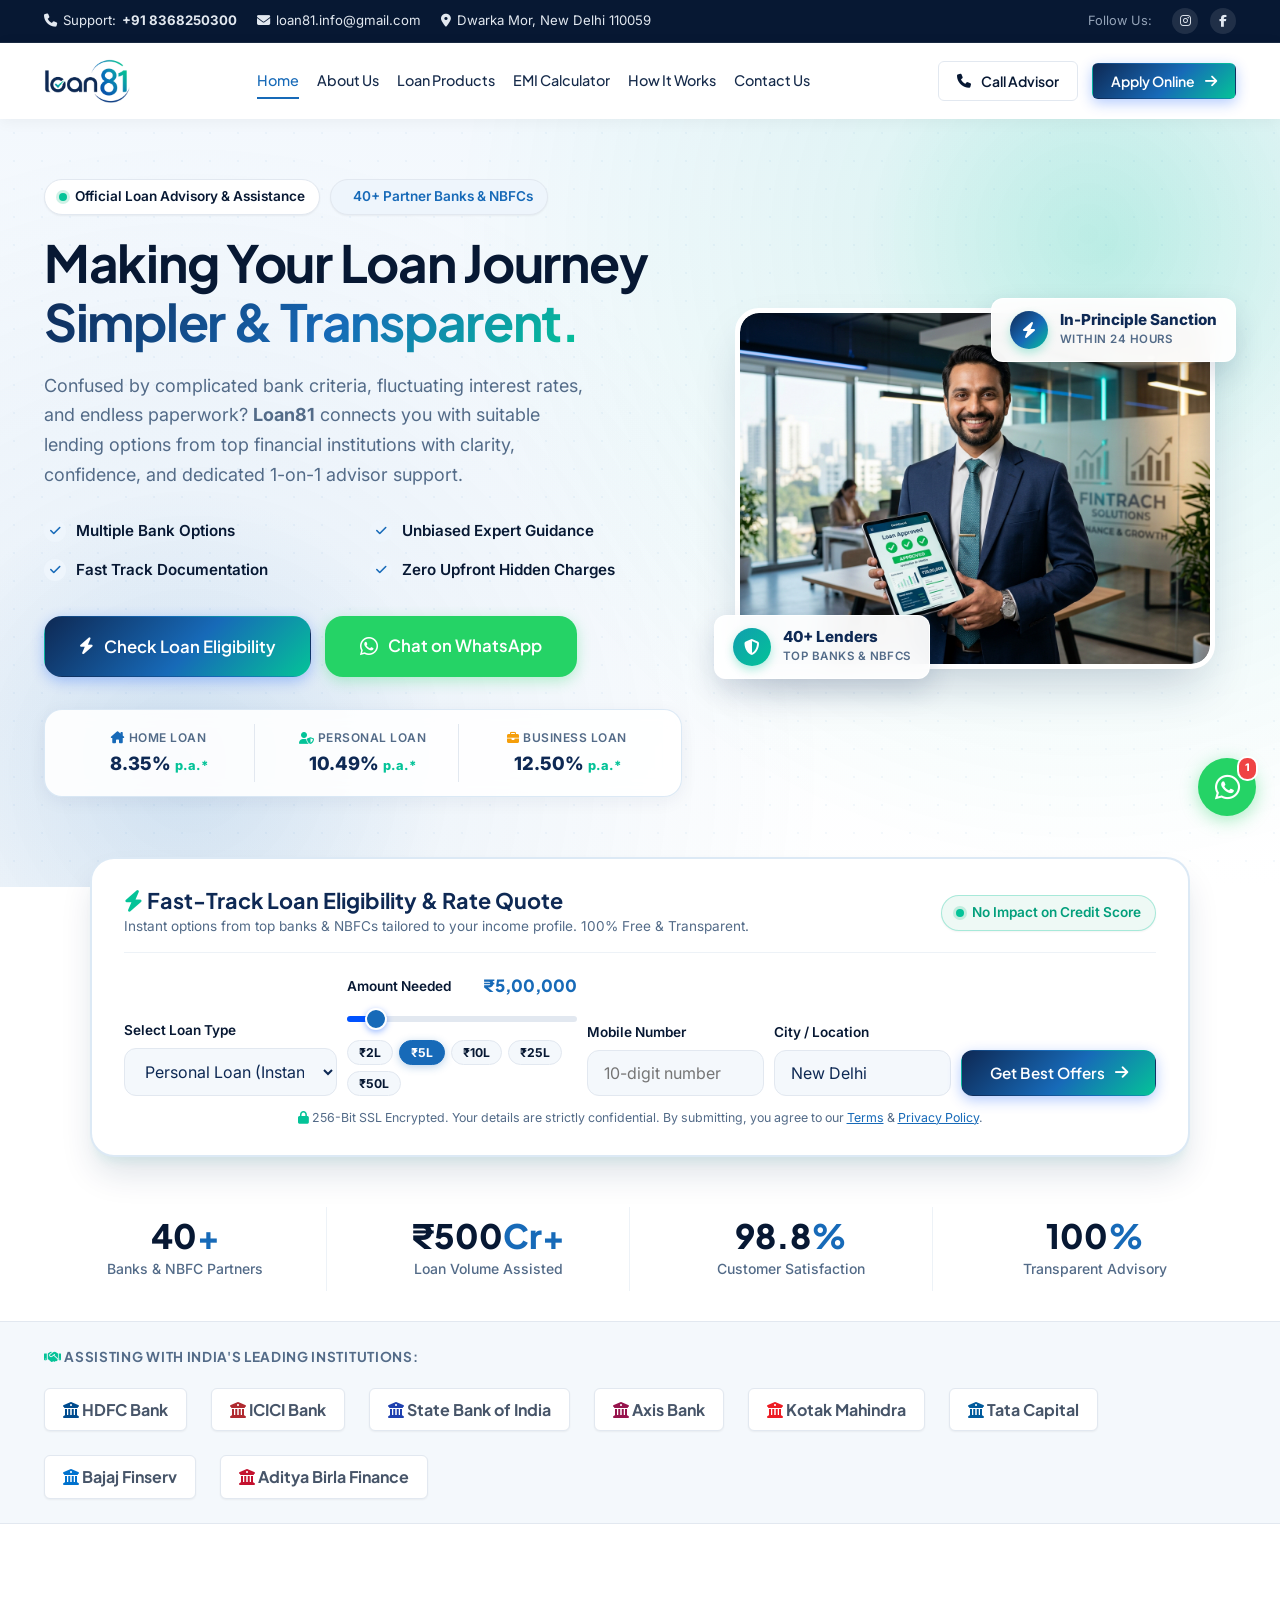
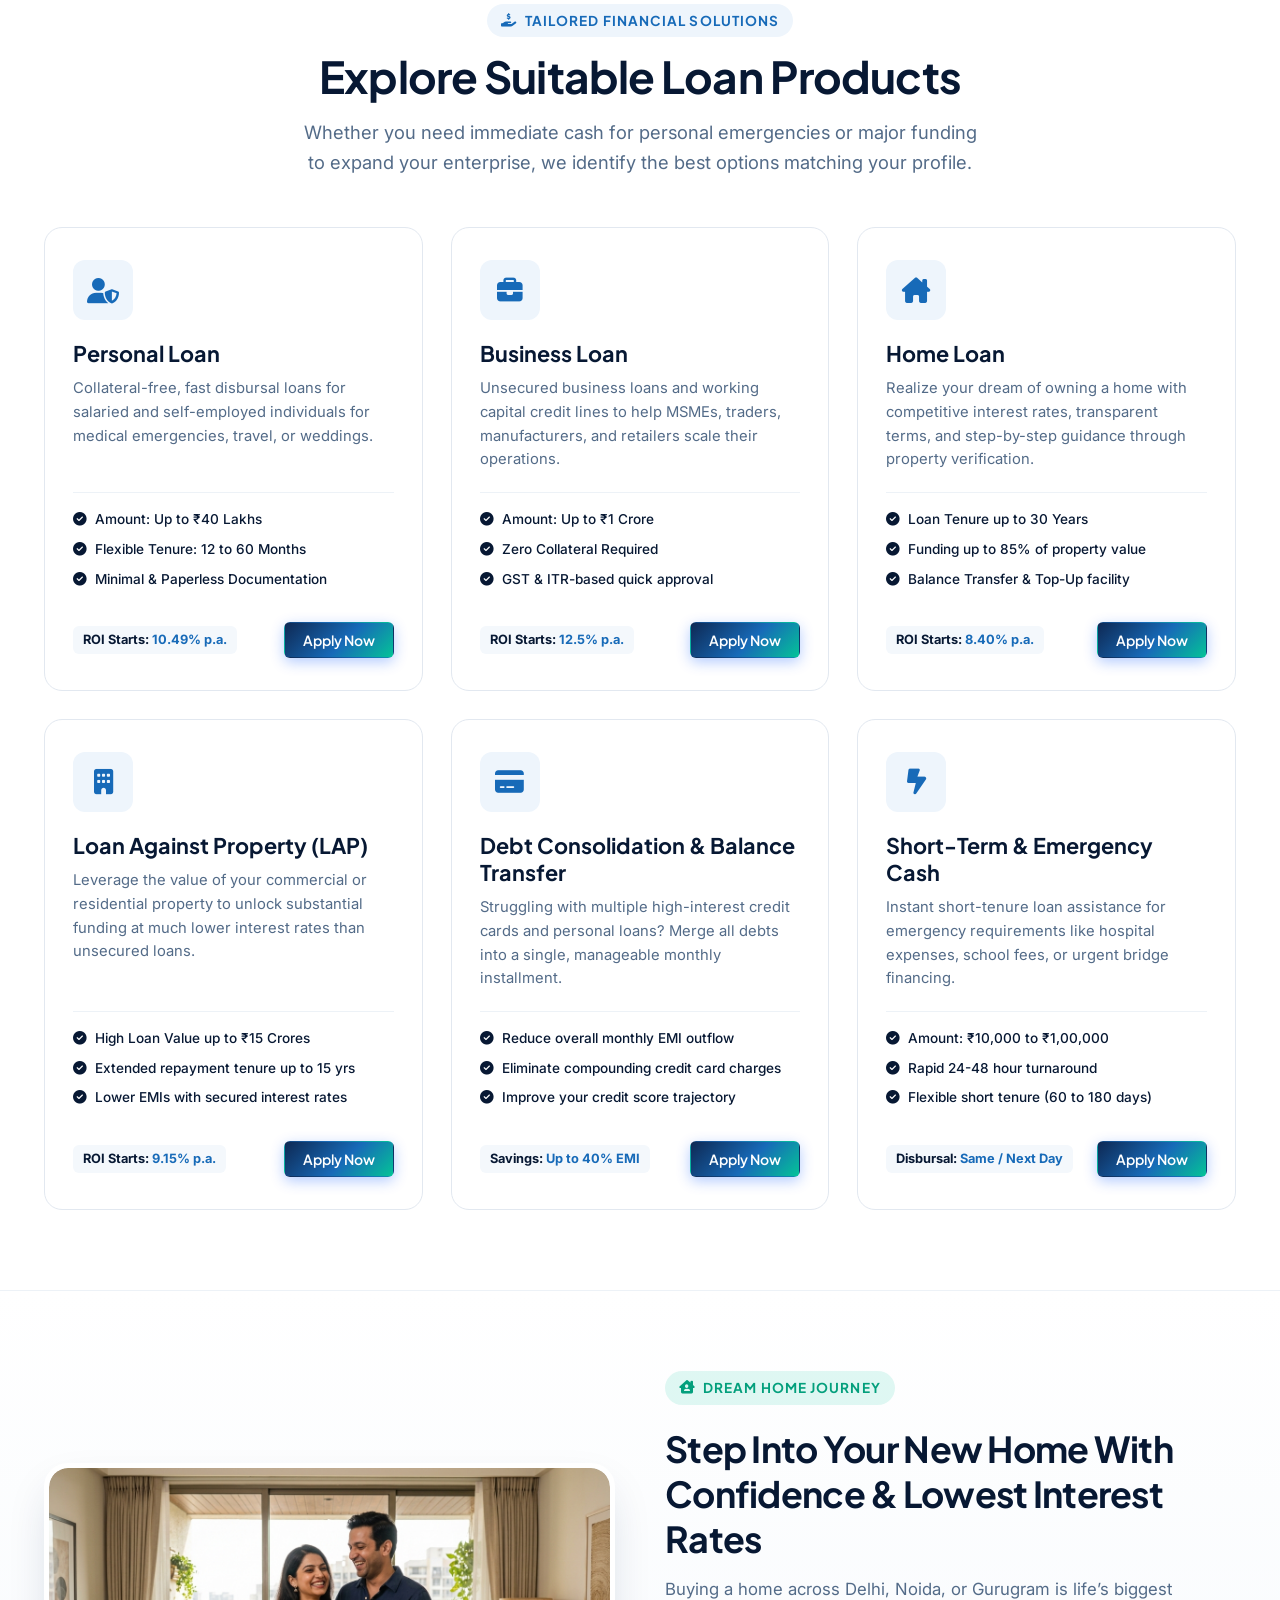
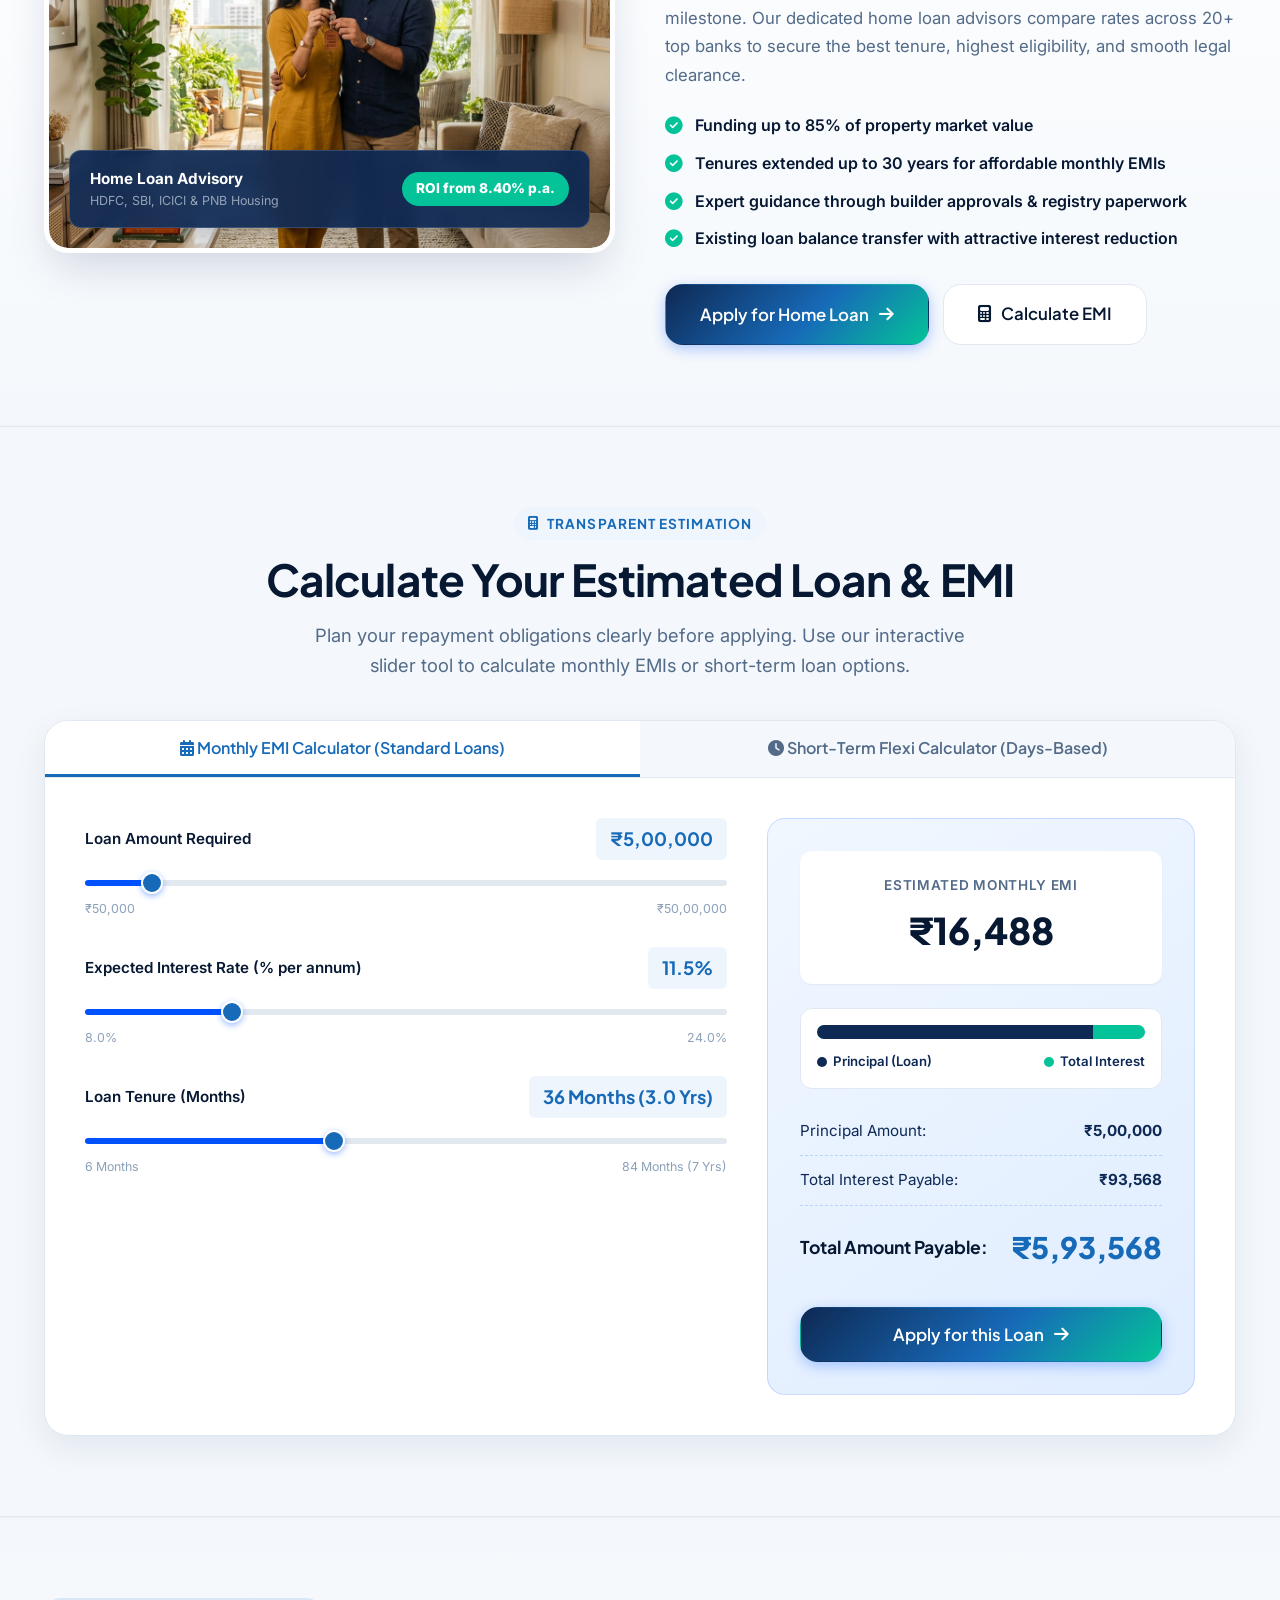
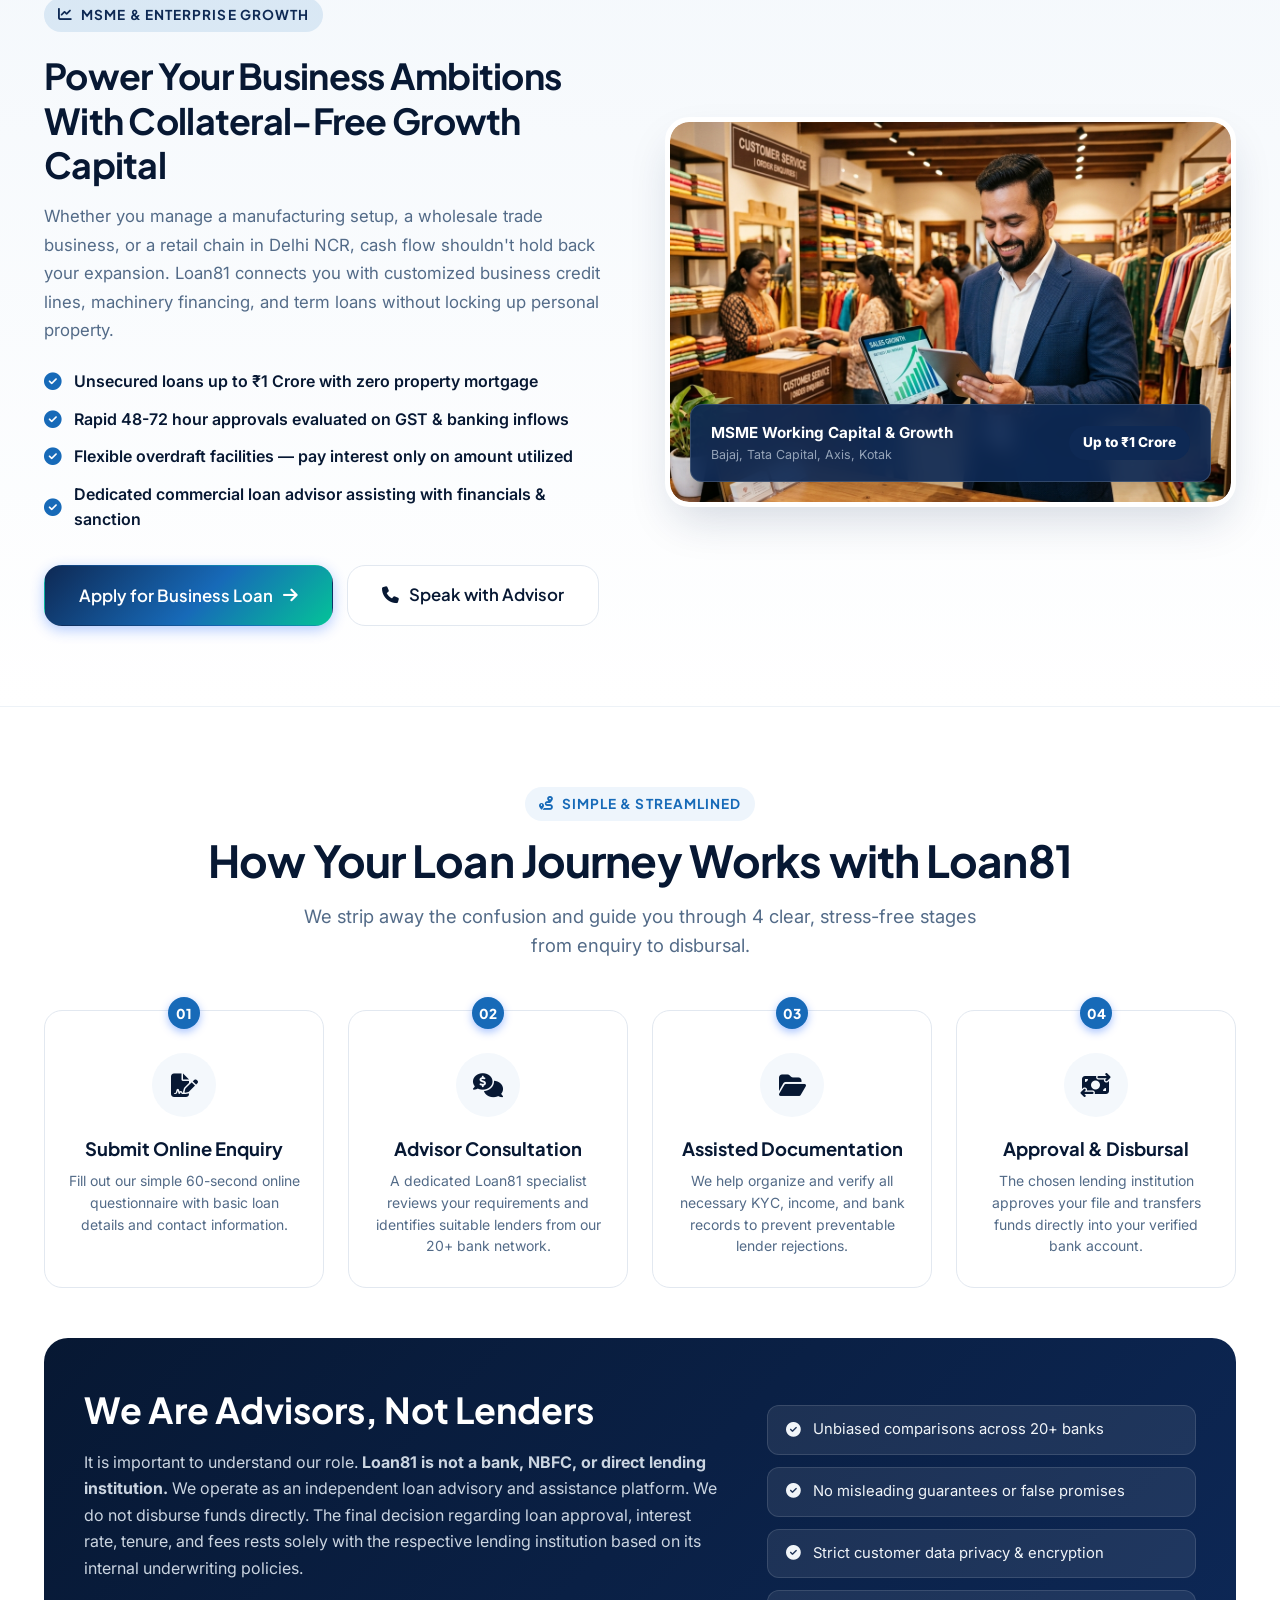
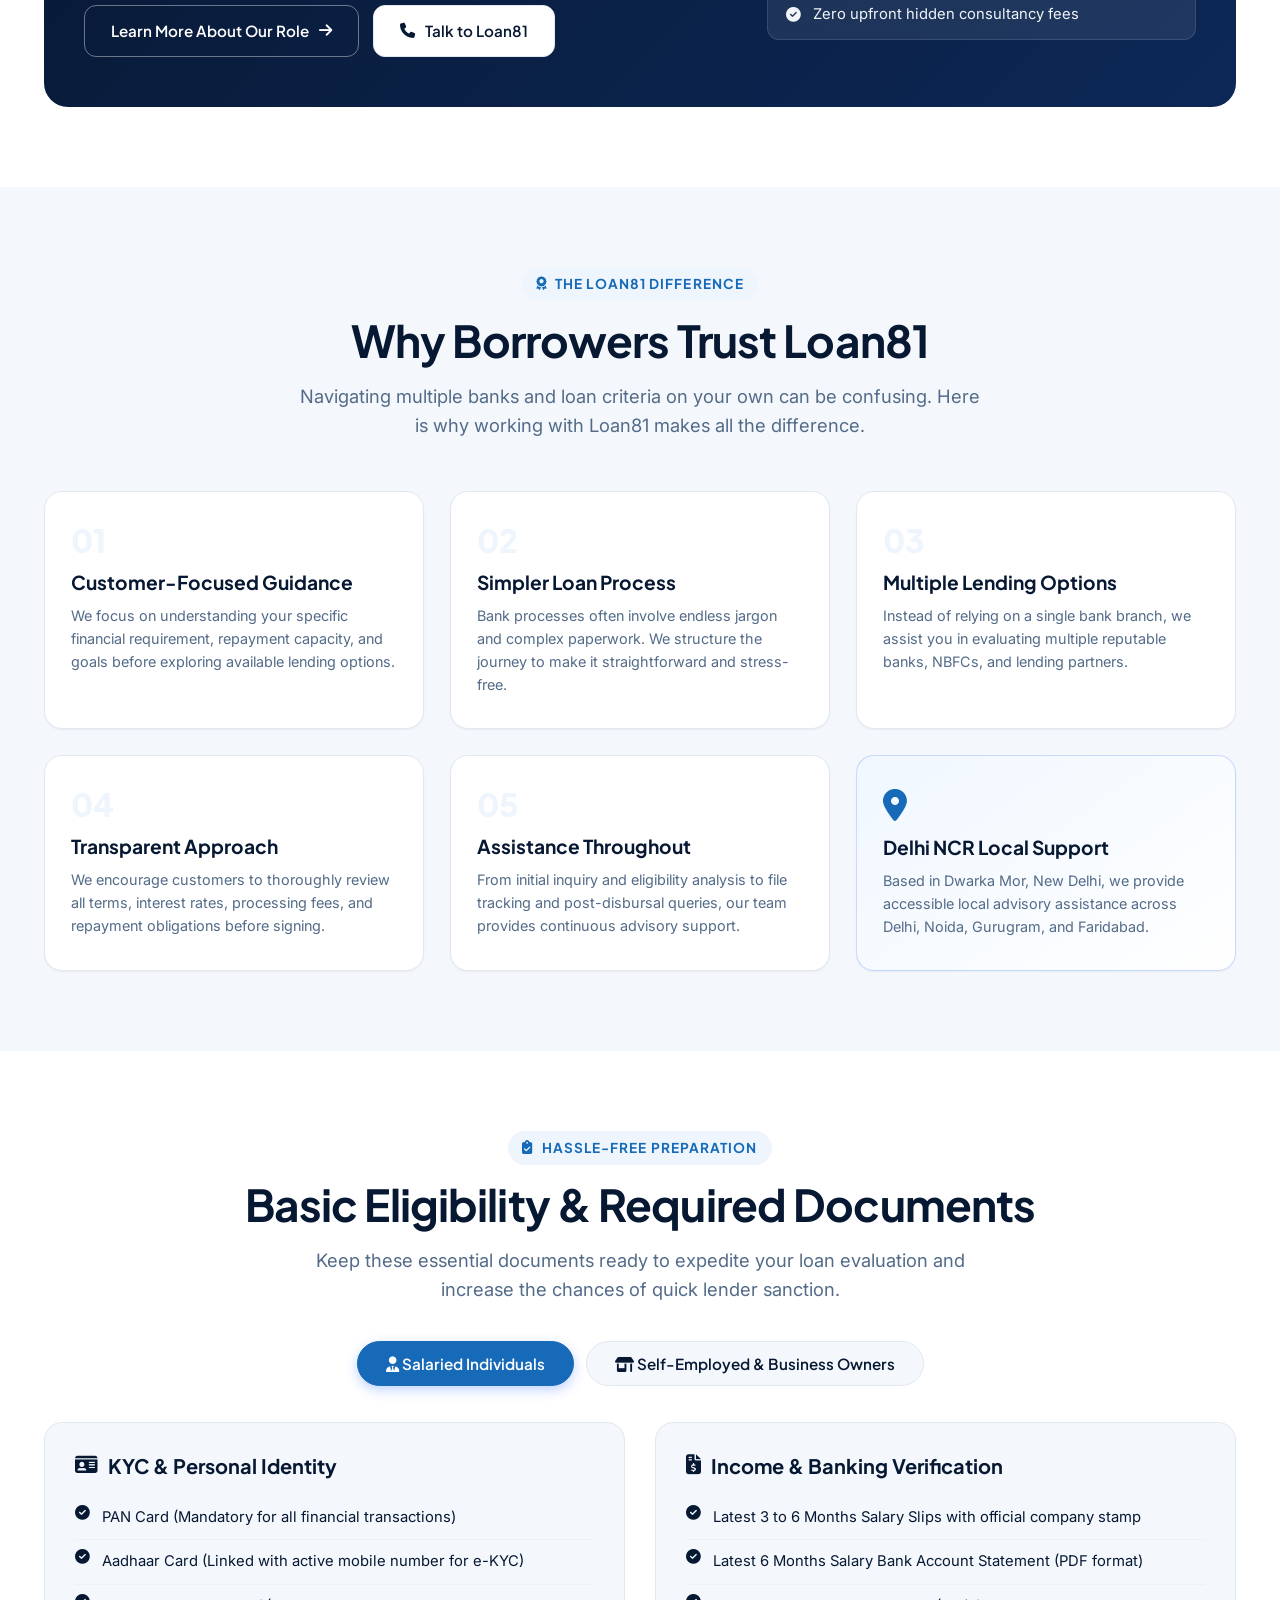
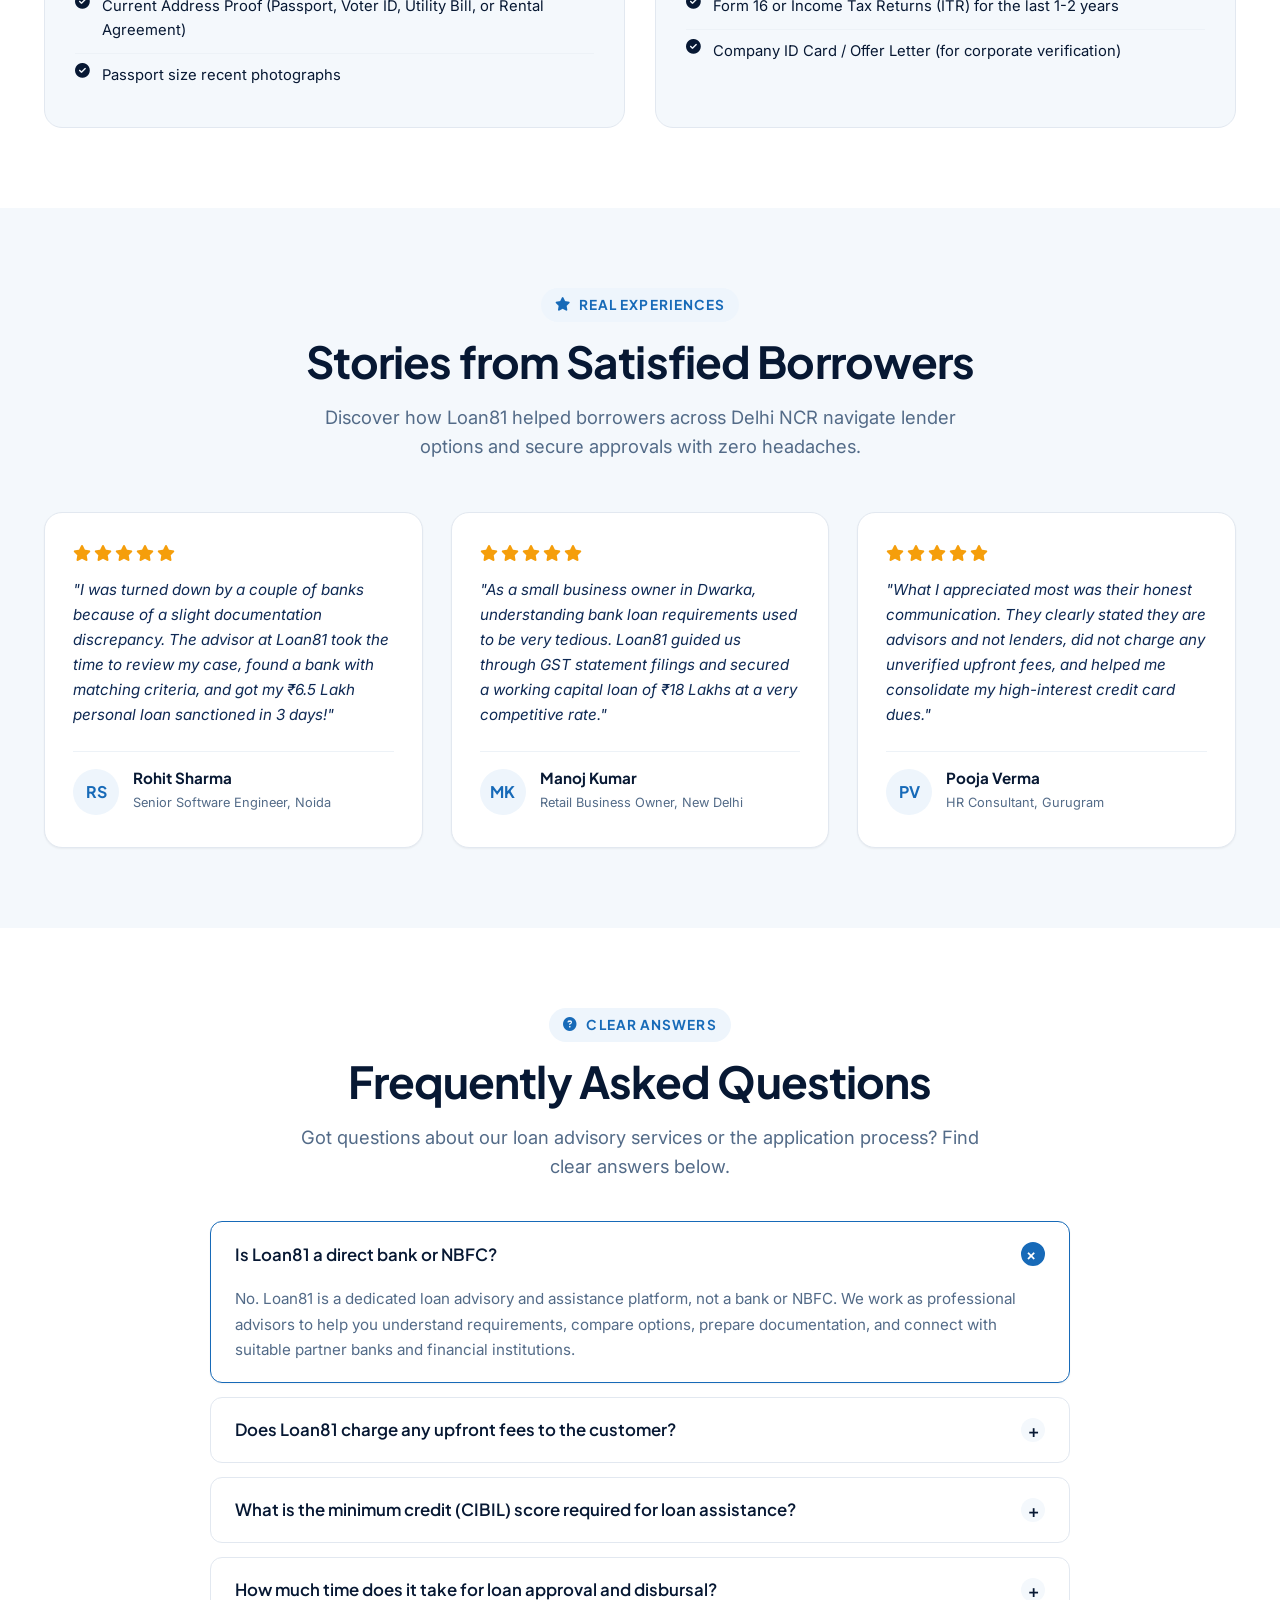
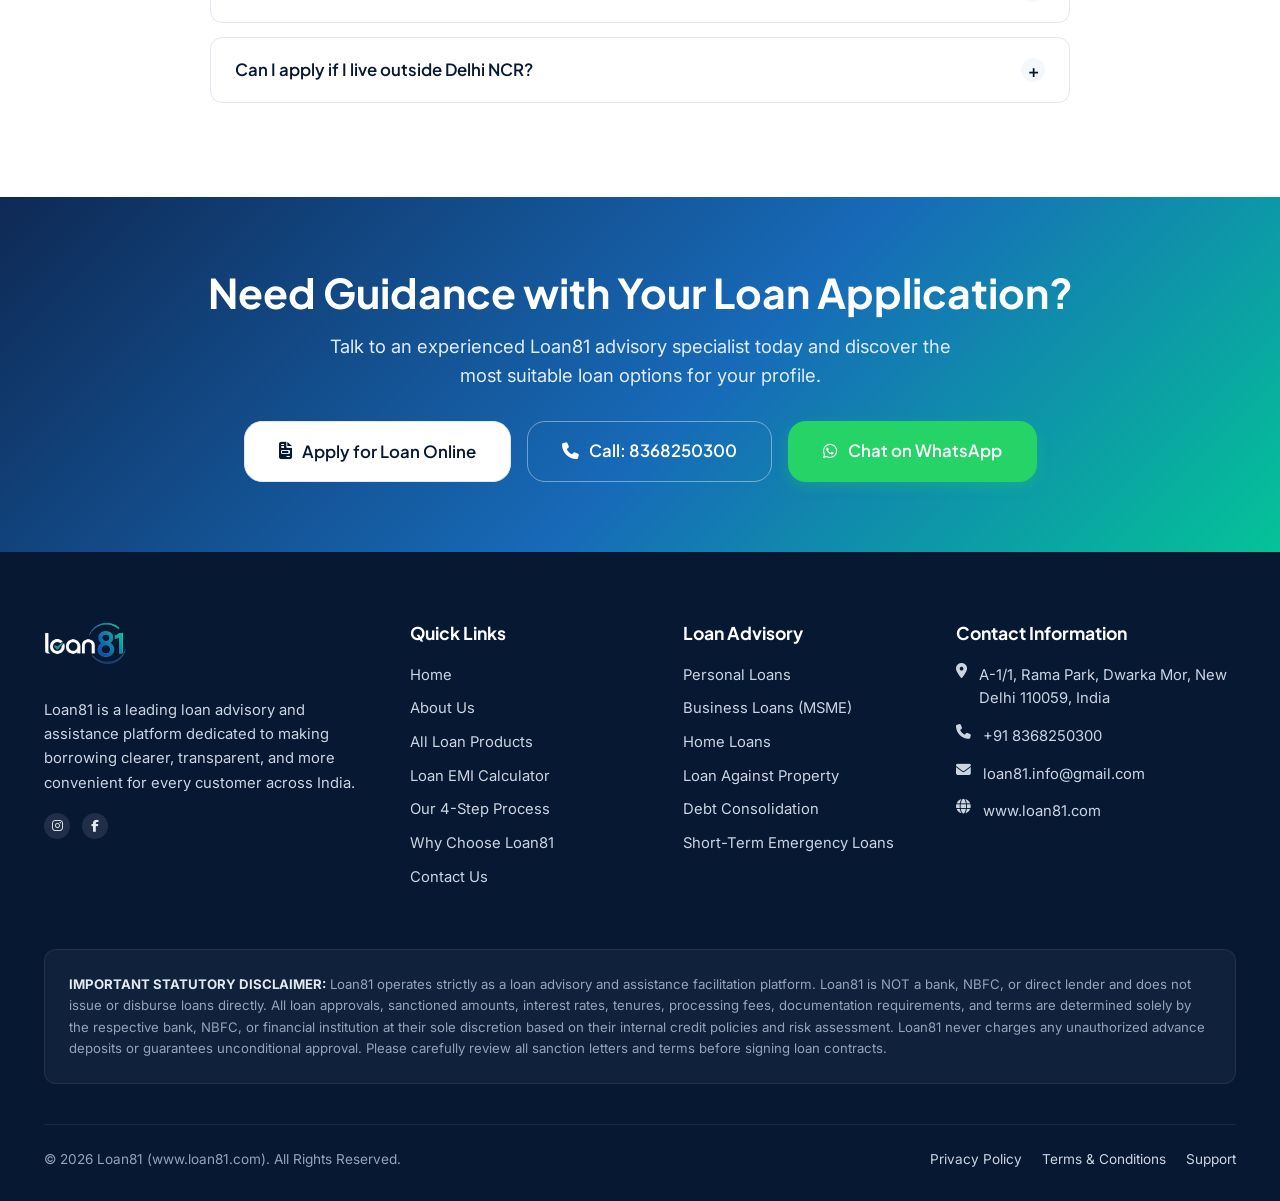
==== index.html @ 38bfdf30 "Implement ultra-premium mobile drawer with advisor card, quick chips, and fintech CTAs (v2.7)" ====
<!DOCTYPE html>
<html lang="en-IN">
<head>
  <meta charset="UTF-8">
  <meta name="viewport" content="width=device-width, initial-scale=1.0, viewport-fit=cover">
  <title>Loan81 | Loan Advisory & Assistance Platform - Best Rates Across 20+ Banks</title>
  <meta name="description" content="Loan81 is your trusted loan advisory and assistance platform in New Delhi. Compare personal loans, business loans, home loans, and loan against property across 20+ banks and NBFCs with 100% transparency.">
  <meta name="keywords" content="loan advisory, loan assistance platform, personal loan delhi, business loan, home loan, loan against property, low interest loan, Loan81">
  <link rel="canonical" href="https://www.loan81.com/">

  <!-- Open Graph / Meta -->
  <meta property="og:type" content="website">
  <meta property="og:url" content="https://www.loan81.com/">
  <meta property="og:title" content="Loan81 | Making Your Loan Journey Simpler">
  <meta property="og:description" content="Explore and compare suitable loan options with expert guidance. We are advisors, not lenders. Zero confusion, maximum clarity.">

  <!-- Favicon / Theme -->
  <link rel="icon" type="image/png" href="assets/images/favicon-81.png">
  <link rel="apple-touch-icon" href="assets/images/favicon-81.png">
  <meta name="theme-color" content="#0E2954">

  <!-- Google Fonts -->
  <link rel="preconnect" href="https://fonts.googleapis.com">
  <link rel="preconnect" href="https://fonts.gstatic.com" crossorigin>
  <link href="https://fonts.googleapis.com/css2?family=Inter:wght@300;400;500;600;700&family=Plus+Jakarta+Sans:wght@400;500;600;700;800&display=swap" rel="stylesheet">

  <!-- Icons (FontAwesome CDN) -->
  <link rel="stylesheet" href="https://cdnjs.cloudflare.com/ajax/libs/font-awesome/6.5.1/css/all.min.css">

  <!-- Custom Stylesheet -->
  <link rel="stylesheet" href="css/style.css?v=2.7">
</head>
<body>

  <!-- TOP NOTIFICATION & SUPPORT BAR -->
  <div class="top-bar">
    <div class="container">
      <div class="top-bar-inner">
        <div class="top-bar-left">
          <div class="top-bar-item">
            <i class="fa-solid fa-phone"></i>
            <span>Support:</span>
            <a href="tel:8368250300"><strong>+91 8368250300</strong></a>
          </div>
          <div class="top-bar-item">
            <i class="fa-solid fa-envelope"></i>
            <a href="mailto:loan81.info@gmail.com">loan81.info@gmail.com</a>
          </div>
          <div class="top-bar-item">
            <i class="fa-solid fa-location-dot"></i>
            <span>Dwarka Mor, New Delhi 110059</span>
          </div>
        </div>
        <div class="top-bar-right">
          <span style="font-size: 0.8rem; color: #94a3b8;">Follow Us:</span>
          <div class="social-links">
            <a href="https://www.instagram.com/loaneightyone?igsh=MTluM3Jwa2EybW1ucg==" target="_blank" rel="noopener" class="social-icon" title="Follow Loan81 on Instagram">
              <i class="fa-brands fa-instagram"></i>
            </a>
            <a href="https://www.facebook.com/share/1DbQH6ae6b/" target="_blank" rel="noopener" class="social-icon" title="Follow Loan81 on Facebook">
              <i class="fa-brands fa-facebook-f"></i>
            </a>
          </div>
        </div>
      </div>
    </div>
  </div>

  <!-- MAIN NAVIGATION HEADER -->
  <header class="main-header">
    <div class="container">
      <div class="header-inner">
        <a href="index.html" class="brand-logo" title="Loan81 - Making the Loan Journey Simpler">
          <img src="assets/images/logo.png" alt="Loan81 Logo" class="site-logo" style="height: 44px; width: auto; max-width: 180px;">
        </a>

        <!-- Desktop Navigation -->
        <nav class="nav-menu">
          <a href="index.html" class="nav-link active">Home</a>
          <a href="about.html" class="nav-link">About Us</a>
          <a href="services.html" class="nav-link">Loan Products</a>
          <a href="calculator.html" class="nav-link">EMI Calculator</a>
          <a href="#how-it-works" class="nav-link">How It Works</a>
          <a href="contact.html" class="nav-link">Contact Us</a>
        </nav>

        <div class="nav-cta-group">
          <a href="tel:8368250300" class="btn btn-secondary btn-sm" style="display: inline-flex;">
            <i class="fa-solid fa-phone"></i> Call Advisor
          </a>
          <button type="button" class="btn btn-primary btn-sm open-lead-modal" data-loan-type="Personal Loan">
            Apply Online <i class="fa-solid fa-arrow-right"></i>
          </button>
        </div>

        <!-- Mobile Menu Toggle Button -->
        <button class="mobile-toggle" aria-label="Toggle navigation menu">
          <i class="fa-solid fa-bars fa-xl"></i>
        </button>
      </div>
    </div>
  </header>

  <!-- MOBILE OFF-CANVAS DRAWER -->
  <div id="drawerOverlay" class="drawer-overlay"></div>
  <div id="mobileDrawer" class="mobile-drawer" aria-hidden="true">
    <!-- Drawer Header -->
    <div class="drawer-header">
      <a href="index.html" class="drawer-logo">
        <img src="assets/images/logo.png" alt="Loan81 Logo">
      </a>
      <button id="drawerCloseBtn" class="drawer-close-btn" aria-label="Close menu">
        <i class="fa-solid fa-xmark"></i>
      </button>
    </div>

    <!-- Drawer Body (Scrollable) -->
    <div class="drawer-body">
      <!-- Advisor Live Status Card -->
      <div class="drawer-advisor-card">
        <div class="drawer-advisor-avatar">
          <img src="assets/images/hero-advisor.jpg" alt="Loan81 Senior Advisor">
          <span class="online-indicator" title="Online now"></span>
        </div>
        <div class="drawer-advisor-info">
          <div class="name">Loan81 Advisory Desk</div>
          <div class="status"><span class="pulse-dot"></span> Available for Free Guidance</div>
        </div>
        <a href="https://wa.me/918368250300?text=Hello%20Loan81!%20I%20need%20expert%20loan%20guidance." target="_blank" rel="noopener" class="drawer-advisor-btn" title="Chat on WhatsApp">
          <i class="fa-brands fa-whatsapp"></i>
        </a>
      </div>

      <!-- Main Navigation Links with Icons -->
      <div class="drawer-nav-section">
        <div class="drawer-section-title">Navigation</div>
        <ul class="drawer-nav-list">
          <li>
            <a href="index.html" class="drawer-nav-link active">
              <span class="drawer-nav-icon"><i class="fa-solid fa-house"></i></span>
              <span class="drawer-nav-text">Home</span>
              <i class="fa-solid fa-chevron-right drawer-chevron"></i>
            </a>
          </li>
          <li>
            <a href="about.html" class="drawer-nav-link">
              <span class="drawer-nav-icon"><i class="fa-solid fa-shield-halved"></i></span>
              <span class="drawer-nav-text">About Us</span>
              <i class="fa-solid fa-chevron-right drawer-chevron"></i>
            </a>
          </li>
          <li>
            <a href="services.html" class="drawer-nav-link">
              <span class="drawer-nav-icon"><i class="fa-solid fa-layer-group"></i></span>
              <span class="drawer-nav-text">Loan Products</span>
              <span class="drawer-badge">40+ Banks</span>
              <i class="fa-solid fa-chevron-right drawer-chevron"></i>
            </a>
          </li>
          <li>
            <a href="calculator.html" class="drawer-nav-link">
              <span class="drawer-nav-icon"><i class="fa-solid fa-calculator"></i></span>
              <span class="drawer-nav-text">EMI Calculator</span>
              <span class="drawer-badge teal">Live Tool</span>
              <i class="fa-solid fa-chevron-right drawer-chevron"></i>
            </a>
          </li>
          <li>
            <a href="#how-it-works" class="drawer-nav-link">
              <span class="drawer-nav-icon"><i class="fa-solid fa-route"></i></span>
              <span class="drawer-nav-text">How It Works</span>
              <i class="fa-solid fa-chevron-right drawer-chevron"></i>
            </a>
          </li>
          <li>
            <a href="contact.html" class="drawer-nav-link">
              <span class="drawer-nav-icon"><i class="fa-solid fa-headset"></i></span>
              <span class="drawer-nav-text">Contact Us</span>
              <i class="fa-solid fa-chevron-right drawer-chevron"></i>
            </a>
          </li>
        </ul>
      </div>

      <!-- Quick Loan Categories Chips -->
      <div class="drawer-quick-products">
        <div class="drawer-section-title">Popular Loan Services</div>
        <div class="drawer-product-chips">
          <a href="services.html#home" class="drawer-chip">
            <i class="fa-solid fa-house-chimney"></i> Home Loan
          </a>
          <a href="services.html#personal" class="drawer-chip">
            <i class="fa-solid fa-user-shield"></i> Personal Loan
          </a>
          <a href="services.html#business" class="drawer-chip">
            <i class="fa-solid fa-briefcase"></i> Business Loan
          </a>
          <a href="services.html#lap" class="drawer-chip">
            <i class="fa-solid fa-building"></i> Loan vs Property
          </a>
        </div>
      </div>

      <!-- High-Impact CTA Banner Card -->
      <div class="drawer-cta-banner">
        <div class="drawer-cta-tag"><i class="fa-solid fa-bolt"></i> Fast In-Principle Approval</div>
        <h4>Need Loan Sanction Without Delays?</h4>
        <p>Compare criteria and lowest interest rates across 40+ premier banks & NBFCs with 100% zero fees.</p>
        <button type="button" class="btn btn-primary btn-block open-lead-modal" data-loan-type="General Loan Inquiry">
          Check Instant Eligibility <i class="fa-solid fa-arrow-right"></i>
        </button>
      </div>

      <!-- Quick Direct Contact Box -->
      <div class="drawer-contact-box">
        <div class="drawer-section-title">Immediate Advisor Help</div>
        <div class="drawer-contact-btns">
          <a href="tel:8368250300" class="drawer-contact-btn phone">
            <i class="fa-solid fa-phone"></i>
            <span>Call: +91 8368250300</span>
          </a>
          <a href="https://wa.me/918368250300?text=Hello%20Loan81!%20I%20need%20quick%20loan%20guidance." target="_blank" rel="noopener" class="drawer-contact-btn whatsapp">
            <i class="fa-brands fa-whatsapp"></i>
            <span>WhatsApp Advisor</span>
          </a>
        </div>
        <div class="drawer-office-note">
          <i class="fa-solid fa-location-dot"></i> A-1/1, Rama Park, Dwarka Mor, New Delhi 110059
        </div>
      </div>
    </div>
  </div>

  <!-- HERO SECTION WITH QUICK LEAD FORM -->
  <section class="hero-section">
    <div class="hero-glow-1"></div>
    <div class="hero-glow-2"></div>
    <div class="container">
      <div class="hero-grid">
        <!-- Hero Left Content -->
        <div class="hero-content">
          <div class="hero-badge-row">
            <span class="hero-pill">
              <span class="dot"></span> Official Loan Advisory & Assistance
            </span>
            <span class="hero-pill" style="color: var(--color-primary-blue); background: var(--color-primary-light);">
              <i class="fa-solid fa-shield-check" style="color: var(--color-teal-accent);"></i> 40+ Partner Banks & NBFCs
            </span>
          </div>

          <h1 class="hero-title">
            Making Your Loan Journey <span class="gradient-text">Simpler & Transparent.</span>
          </h1>

          <p class="hero-desc">
            Confused by complicated bank criteria, fluctuating interest rates, and endless paperwork? <strong>Loan81</strong> connects you with suitable lending options from top financial institutions with clarity, confidence, and dedicated 1-on-1 advisor support.
          </p>

          <div class="hero-features-list">
            <div class="hero-feature-item">
              <span class="icon"><i class="fa-solid fa-check"></i></span>
              <span>Multiple Bank Options</span>
            </div>
            <div class="hero-feature-item">
              <span class="icon"><i class="fa-solid fa-check"></i></span>
              <span>Unbiased Expert Guidance</span>
            </div>
            <div class="hero-feature-item">
              <span class="icon"><i class="fa-solid fa-check"></i></span>
              <span>Fast Track Documentation</span>
            </div>
            <div class="hero-feature-item">
              <span class="icon"><i class="fa-solid fa-check"></i></span>
              <span>Zero Upfront Hidden Charges</span>
            </div>
          </div>

          <div class="hero-cta-btns">
            <button class="btn btn-primary btn-lg open-lead-modal" data-loan-type="Personal Loan">
              <i class="fa-solid fa-bolt"></i> Check Loan Eligibility
            </button>
            <a href="https://wa.me/918368250300?text=Hello%20Loan81!%20I%20need%20assistance%20with%20a%20loan.%20Please%20guide%20me." target="_blank" rel="noopener" class="btn btn-whatsapp btn-lg">
              <i class="fa-brands fa-whatsapp fa-lg"></i> Chat on WhatsApp
            </a>
          </div>

          <!-- Hero Rates Ticker -->
          <div class="hero-rates-bar">
            <div class="hero-rate-item">
              <div class="type"><i class="fa-solid fa-house-chimney" style="color: var(--color-primary-blue);"></i> Home Loan</div>
              <div class="rate">8.35% <span>p.a.*</span></div>
            </div>
            <div class="hero-rate-item">
              <div class="type"><i class="fa-solid fa-user-shield" style="color: var(--color-teal-accent);"></i> Personal Loan</div>
              <div class="rate">10.49% <span>p.a.*</span></div>
            </div>
            <div class="hero-rate-item">
              <div class="type"><i class="fa-solid fa-briefcase" style="color: #f59e0b;"></i> Business Loan</div>
              <div class="rate">12.50% <span>p.a.*</span></div>
            </div>
          </div>
        </div>

        <!-- Hero Right: Visual Advisor Showcase -->
        <div class="hero-visual-wrap">
          <div class="hero-visual-card">
            <img src="assets/images/hero-advisor.jpg" alt="Loan81 Senior Financial Advisor" width="600" height="450" loading="eager">
          </div>

          <!-- Floating Badge: Top Right -->
          <div class="floating-badge badge-top-right">
            <div class="floating-badge-icon">
              <i class="fa-solid fa-bolt"></i>
            </div>
            <div class="floating-badge-text">
              <div class="val">In-Principle Sanction</div>
              <div class="label">Within 24 Hours</div>
            </div>
          </div>

          <!-- Floating Badge: Bottom Left -->
          <div class="floating-badge badge-bottom-left">
            <div class="floating-badge-icon" style="background: var(--color-teal-gradient);">
              <i class="fa-solid fa-shield-halved"></i>
            </div>
            <div class="floating-badge-text">
              <div class="val">40+ Lenders</div>
              <div class="label">Top Banks & NBFCs</div>
            </div>
          </div>
        </div>
      </div>
    </div>
  </section>

  <!-- QUICK LOAN ELIGIBILITY STRIP -->
  <section class="quick-inquiry-strip" style="position: relative; z-index: 10; margin-top: -30px; margin-bottom: 20px;">
    <div class="container">
      <div class="lead-card" style="box-shadow: var(--shadow-xl); border: 2px solid rgba(23, 106, 184, 0.15); max-width: 1100px; margin: 0 auto; padding: 28px 32px;">
        <div style="display: flex; align-items: center; justify-content: space-between; flex-wrap: wrap; gap: 12px; margin-bottom: 20px; padding-bottom: 14px; border-bottom: 1px solid var(--color-border-light);">
          <div>
            <h3 style="font-size: 1.35rem; color: var(--color-primary-navy); margin-bottom: 2px;">
              <i class="fa-solid fa-bolt" style="color: var(--color-teal-accent);"></i> Fast-Track Loan Eligibility & Rate Quote
            </h3>
            <p style="font-size: 0.85rem; color: var(--color-text-muted);">
              Instant options from top banks & NBFCs tailored to your income profile. 100% Free & Transparent.
            </p>
          </div>
          <span class="hero-pill" style="margin: 0; background: #eef9f5; color: var(--color-green-dark); border-color: rgba(4,195,152,0.3);">
            <span class="dot"></span> No Impact on Credit Score
          </span>
        </div>

        <form id="heroQuickForm" class="lead-form hero-quick-form-grid">
          <div class="form-group" style="margin-bottom: 0;">
            <label for="heroLoanType" class="form-label">Select Loan Type</label>
            <select id="heroLoanType" class="form-control" required>
              <option value="Personal Loan" selected>Personal Loan (Instant Cash / Salaried)</option>
              <option value="Business Loan">Business Loan (Unsecured / MSME)</option>
              <option value="Home Loan">Home Loan (Purchase / Construction)</option>
              <option value="Loan Against Property">Loan Against Property (Mortgage)</option>
              <option value="Debt Consolidation">Debt Consolidation / Balance Transfer</option>
              <option value="Car / Vehicle Loan">Car & Vehicle Loan</option>
            </select>
          </div>

          <div class="form-group" style="margin-bottom: 0;">
            <div class="slider-val-row" style="margin-bottom: 4px;">
              <label for="heroLoanAmountSlider" class="form-label" style="margin-bottom: 0;">Amount Needed</label>
              <span id="heroLoanAmountDisplay" class="slider-amount-display" style="font-size: 1.05rem;">₹5,00,000</span>
            </div>
            <input type="range" id="heroLoanAmountSlider" class="custom-range" min="50000" max="5000000" step="25000" value="500000">
            <div class="quick-amount-chips">
              <button type="button" class="amount-chip" data-val="200000">₹2L</button>
              <button type="button" class="amount-chip active" data-val="500000">₹5L</button>
              <button type="button" class="amount-chip" data-val="1000000">₹10L</button>
              <button type="button" class="amount-chip" data-val="2500000">₹25L</button>
              <button type="button" class="amount-chip" data-val="5000000">₹50L</button>
            </div>
          </div>

          <div class="form-group" style="margin-bottom: 0;">
            <label for="heroPhone" class="form-label">Mobile Number</label>
            <input type="tel" id="heroPhone" class="form-control" placeholder="10-digit number" pattern="[0-9]{10}" required>
          </div>

          <div class="form-group" style="margin-bottom: 0;">
            <label for="heroCity" class="form-label">City / Location</label>
            <input type="text" id="heroCity" class="form-control" placeholder="e.g. New Delhi" required value="New Delhi">
          </div>

          <div>
            <button type="submit" class="btn btn-primary btn-block" style="padding: 12px 14px; height: 46px;">
              Get Best Offers <i class="fa-solid fa-arrow-right"></i>
            </button>
          </div>
        </form>

        <p class="form-footnote" style="margin-top: 12px; margin-bottom: 0;">
          <i class="fa-solid fa-lock" style="color: var(--color-green-success);"></i> 256-Bit SSL Encrypted. Your details are strictly confidential. By submitting, you agree to our <a href="terms-conditions.html">Terms</a> & <a href="privacy-policy.html">Privacy Policy</a>.
        </p>
      </div>
    </div>
  </section>

  <!-- TRUST STATS STRIP -->
  <section class="trust-strip">
    <div class="container">
      <div class="trust-stats-grid">
        <div class="trust-stat-item">
          <div class="trust-stat-number">40<span class="plus">+</span></div>
          <div class="trust-stat-label">Banks & NBFC Partners</div>
        </div>
        <div class="trust-stat-item">
          <div class="trust-stat-number">₹500<span class="plus">Cr+</span></div>
          <div class="trust-stat-label">Loan Volume Assisted</div>
        </div>
        <div class="trust-stat-item">
          <div class="trust-stat-number">98.8<span class="plus">%</span></div>
          <div class="trust-stat-label">Customer Satisfaction</div>
        </div>
        <div class="trust-stat-item">
          <div class="trust-stat-number">100<span class="plus">%</span></div>
          <div class="trust-stat-label">Transparent Advisory</div>
        </div>
      </div>
    </div>
  </section>

  <!-- BANK PARTNER STRIP -->
  <div class="bank-partners-strip">
    <div class="container">
      <div class="partners-wrap">
        <div class="partners-title">
          <i class="fa-solid fa-handshake" style="color: var(--color-teal-accent);"></i> Assisting with India's Leading Institutions:
        </div>
        <div class="partners-badges">
          <span class="partner-badge"><i class="fa-solid fa-building-columns" style="color: #004c8f;"></i> HDFC Bank</span>
          <span class="partner-badge"><i class="fa-solid fa-building-columns" style="color: #b02a30;"></i> ICICI Bank</span>
          <span class="partner-badge"><i class="fa-solid fa-building-columns" style="color: #1e40af;"></i> State Bank of India</span>
          <span class="partner-badge"><i class="fa-solid fa-building-columns" style="color: #97144d;"></i> Axis Bank</span>
          <span class="partner-badge"><i class="fa-solid fa-building-columns" style="color: #ed1c24;"></i> Kotak Mahindra</span>
          <span class="partner-badge"><i class="fa-solid fa-building-columns" style="color: #005a9c;"></i> Tata Capital</span>
          <span class="partner-badge"><i class="fa-solid fa-building-columns" style="color: #0072ce;"></i> Bajaj Finserv</span>
          <span class="partner-badge"><i class="fa-solid fa-building-columns" style="color: #c4122f;"></i> Aditya Birla Finance</span>
        </div>
      </div>
    </div>
  </div>

  <!-- LOAN PRODUCTS SECTION -->
  <section class="section-padding products-section" id="products">
    <div class="container">
      <div class="text-center">
        <span class="section-tag"><i class="fa-solid fa-hand-holding-dollar"></i> Tailored Financial Solutions</span>
        <h2 class="section-title">Explore Suitable Loan Products</h2>
        <p class="section-subtitle">
          Whether you need immediate cash for personal emergencies or major funding to expand your enterprise, we identify the best options matching your profile.
        </p>
      </div>

      <div class="products-grid">
        <!-- Card 1: Personal Loan -->
        <div class="product-card">
          <div class="product-icon-wrap">
            <i class="fa-solid fa-user-shield"></i>
          </div>
          <h3>Personal Loan</h3>
          <p>Collateral-free, fast disbursal loans for salaried and self-employed individuals for medical emergencies, travel, or weddings.</p>
          <ul class="product-features-mini">
            <li><i class="fa-solid fa-circle-check"></i> Amount: Up to ₹40 Lakhs</li>
            <li><i class="fa-solid fa-circle-check"></i> Flexible Tenure: 12 to 60 Months</li>
            <li><i class="fa-solid fa-circle-check"></i> Minimal & Paperless Documentation</li>
          </ul>
          <div class="product-card-footer">
            <div class="product-rate-badge">ROI Starts: <span>10.49% p.a.</span></div>
            <button class="btn btn-primary btn-sm open-lead-modal" data-loan-type="Personal Loan">Apply Now</button>
          </div>
        </div>

        <!-- Card 2: Business Loan -->
        <div class="product-card">
          <div class="product-icon-wrap">
            <i class="fa-solid fa-briefcase"></i>
          </div>
          <h3>Business Loan</h3>
          <p>Unsecured business loans and working capital credit lines to help MSMEs, traders, manufacturers, and retailers scale their operations.</p>
          <ul class="product-features-mini">
            <li><i class="fa-solid fa-circle-check"></i> Amount: Up to ₹1 Crore</li>
            <li><i class="fa-solid fa-circle-check"></i> Zero Collateral Required</li>
            <li><i class="fa-solid fa-circle-check"></i> GST & ITR-based quick approval</li>
          </ul>
          <div class="product-card-footer">
            <div class="product-rate-badge">ROI Starts: <span>12.5% p.a.</span></div>
            <button class="btn btn-primary btn-sm open-lead-modal" data-loan-type="Business Loan">Apply Now</button>
          </div>
        </div>

        <!-- Card 3: Home Loan -->
        <div class="product-card">
          <div class="product-icon-wrap">
            <i class="fa-solid fa-house-chimney"></i>
          </div>
          <h3>Home Loan</h3>
          <p>Realize your dream of owning a home with competitive interest rates, transparent terms, and step-by-step guidance through property verification.</p>
          <ul class="product-features-mini">
            <li><i class="fa-solid fa-circle-check"></i> Loan Tenure up to 30 Years</li>
            <li><i class="fa-solid fa-circle-check"></i> Funding up to 85% of property value</li>
            <li><i class="fa-solid fa-circle-check"></i> Balance Transfer & Top-Up facility</li>
          </ul>
          <div class="product-card-footer">
            <div class="product-rate-badge">ROI Starts: <span>8.40% p.a.</span></div>
            <button class="btn btn-primary btn-sm open-lead-modal" data-loan-type="Home Loan">Apply Now</button>
          </div>
        </div>

        <!-- Card 4: Loan Against Property -->
        <div class="product-card">
          <div class="product-icon-wrap">
            <i class="fa-solid fa-building"></i>
          </div>
          <h3>Loan Against Property (LAP)</h3>
          <p>Leverage the value of your commercial or residential property to unlock substantial funding at much lower interest rates than unsecured loans.</p>
          <ul class="product-features-mini">
            <li><i class="fa-solid fa-circle-check"></i> High Loan Value up to ₹15 Crores</li>
            <li><i class="fa-solid fa-circle-check"></i> Extended repayment tenure up to 15 yrs</li>
            <li><i class="fa-solid fa-circle-check"></i> Lower EMIs with secured interest rates</li>
          </ul>
          <div class="product-card-footer">
            <div class="product-rate-badge">ROI Starts: <span>9.15% p.a.</span></div>
            <button class="btn btn-primary btn-sm open-lead-modal" data-loan-type="Loan Against Property">Apply Now</button>
          </div>
        </div>

        <!-- Card 5: Debt Consolidation -->
        <div class="product-card">
          <div class="product-icon-wrap">
            <i class="fa-solid fa-credit-card"></i>
          </div>
          <h3>Debt Consolidation & Balance Transfer</h3>
          <p>Struggling with multiple high-interest credit cards and personal loans? Merge all debts into a single, manageable monthly installment.</p>
          <ul class="product-features-mini">
            <li><i class="fa-solid fa-circle-check"></i> Reduce overall monthly EMI outflow</li>
            <li><i class="fa-solid fa-circle-check"></i> Eliminate compounding credit card charges</li>
            <li><i class="fa-solid fa-circle-check"></i> Improve your credit score trajectory</li>
          </ul>
          <div class="product-card-footer">
            <div class="product-rate-badge">Savings: <span>Up to 40% EMI</span></div>
            <button class="btn btn-primary btn-sm open-lead-modal" data-loan-type="Debt Consolidation">Apply Now</button>
          </div>
        </div>

        <!-- Card 6: Short Term / Flexi Emergency Loan -->
        <div class="product-card">
          <div class="product-icon-wrap">
            <i class="fa-solid fa-bolt-lightning"></i>
          </div>
          <h3>Short-Term & Emergency Cash</h3>
          <p>Instant short-tenure loan assistance for emergency requirements like hospital expenses, school fees, or urgent bridge financing.</p>
          <ul class="product-features-mini">
            <li><i class="fa-solid fa-circle-check"></i> Amount: ₹10,000 to ₹1,00,000</li>
            <li><i class="fa-solid fa-circle-check"></i> Rapid 24-48 hour turnaround</li>
            <li><i class="fa-solid fa-circle-check"></i> Flexible short tenure (60 to 180 days)</li>
          </ul>
          <div class="product-card-footer">
            <div class="product-rate-badge">Disbursal: <span>Same / Next Day</span></div>
            <button class="btn btn-primary btn-sm open-lead-modal" data-loan-type="Short Term Loan">Apply Now</button>
          </div>
        </div>
      </div>
    </div>
  </section>

  <!-- FEATURED SPOTLIGHT 1: HOME LOAN SUCCESS -->
  <section class="visual-spotlight-section">
    <div class="container">
      <div class="spotlight-grid">
        <!-- Left: Family Image with Floating ROI Badge -->
        <div class="spotlight-img-wrap">
          <img src="assets/images/home-loan-family.jpg" alt="Indian family celebrating home loan approval" loading="lazy">
          <div class="spotlight-floating-card">
            <div>
              <div class="title">Home Loan Advisory</div>
              <div class="sub">HDFC, SBI, ICICI & PNB Housing</div>
            </div>
            <div class="rate-chip">ROI from 8.40% p.a.</div>
          </div>
        </div>

        <!-- Right: Spotlight Copy & Benefits -->
        <div class="spotlight-content">
          <span class="section-tag" style="background: rgba(4, 195, 152, 0.12); color: var(--color-green-dark);">
            <i class="fa-solid fa-house-chimney-user"></i> Dream Home Journey
          </span>
          <h2 class="section-title" style="font-size: clamp(1.8rem, 2.8vw, 2.4rem); margin-top: 10px;">
            Step Into Your New Home With Confidence & Lowest Interest Rates
          </h2>
          <p style="color: var(--color-text-muted); font-size: 1.05rem; line-height: 1.7; margin-bottom: 20px;">
            Buying a home across Delhi, Noida, or Gurugram is life’s biggest milestone. Our dedicated home loan advisors compare rates across 20+ top banks to secure the best tenure, highest eligibility, and smooth legal clearance.
          </p>

          <div class="spotlight-checklist">
            <div class="spotlight-check-item">
              <i class="fa-solid fa-circle-check"></i>
              <span>Funding up to 85% of property market value</span>
            </div>
            <div class="spotlight-check-item">
              <i class="fa-solid fa-circle-check"></i>
              <span>Tenures extended up to 30 years for affordable monthly EMIs</span>
            </div>
            <div class="spotlight-check-item">
              <i class="fa-solid fa-circle-check"></i>
              <span>Expert guidance through builder approvals & registry paperwork</span>
            </div>
            <div class="spotlight-check-item">
              <i class="fa-solid fa-circle-check"></i>
              <span>Existing loan balance transfer with attractive interest reduction</span>
            </div>
          </div>

          <div class="hero-cta-btns">
            <button class="btn btn-primary btn-lg open-lead-modal" data-loan-type="Home Loan">
              Apply for Home Loan <i class="fa-solid fa-arrow-right"></i>
            </button>
            <a href="#calculator" class="btn btn-secondary btn-lg">
              <i class="fa-solid fa-calculator"></i> Calculate EMI
            </a>
          </div>
        </div>
      </div>
    </div>
  </section>

  <!-- INTERACTIVE LOAN CALCULATOR SECTION -->
  <section class="section-padding calc-section" id="calculator">
    <div class="container">
      <div class="text-center">
        <span class="section-tag"><i class="fa-solid fa-calculator"></i> Transparent Estimation</span>
        <h2 class="section-title">Calculate Your Estimated Loan & EMI</h2>
        <p class="section-subtitle">
          Plan your repayment obligations clearly before applying. Use our interactive slider tool to calculate monthly EMIs or short-term loan options.
        </p>
      </div>

      <div class="calc-box">
        <!-- Dual Mode Tabs -->
        <div class="calc-tabs">
          <button class="calc-tab-btn active" data-mode="monthly">
            <i class="fa-solid fa-calendar-days"></i> Monthly EMI Calculator (Standard Loans)
          </button>
          <button class="calc-tab-btn" data-mode="flexi">
            <i class="fa-solid fa-clock"></i> Short-Term Flexi Calculator (Days-Based)
          </button>
        </div>

        <!-- Monthly EMI Wrapper -->
        <div id="monthlyCalcWrap">
          <div class="calc-grid">
            <!-- Left: Sliders -->
            <div class="calc-controls">
              <!-- Slider 1: Amount -->
              <div class="calc-slider-group">
                <div class="calc-slider-header">
                  <label for="emiAmount">Loan Amount Required</label>
                  <span id="emiAmountDisplay" class="calc-val-box">₹5,00,000</span>
                </div>
                <input type="range" id="emiAmount" class="custom-range" min="50000" max="5000000" step="25000" value="500000">
                <div class="calc-min-max">
                  <span>₹50,000</span>
                  <span>₹50,00,000</span>
                </div>
              </div>

              <!-- Slider 2: Interest Rate -->
              <div class="calc-slider-group">
                <div class="calc-slider-header">
                  <label for="emiRate">Expected Interest Rate (% per annum)</label>
                  <span id="emiRateDisplay" class="calc-val-box">11.5%</span>
                </div>
                <input type="range" id="emiRate" class="custom-range" min="8.0" max="24.0" step="0.25" value="11.5">
                <div class="calc-min-max">
                  <span>8.0%</span>
                  <span>24.0%</span>
                </div>
              </div>

              <!-- Slider 3: Tenure -->
              <div class="calc-slider-group">
                <div class="calc-slider-header">
                  <label for="emiTenure">Loan Tenure (Months)</label>
                  <span id="emiTenureDisplay" class="calc-val-box">36 Months (3.0 Yrs)</span>
                </div>
                <input type="range" id="emiTenure" class="custom-range" min="6" max="84" step="6" value="36">
                <div class="calc-min-max">
                  <span>6 Months</span>
                  <span>84 Months (7 Yrs)</span>
                </div>
              </div>
            </div>

            <!-- Right: Summary Output Card -->
            <div class="calc-summary-card">
              <div>
                <div class="summary-emi-hero">
                  <div class="label">Estimated Monthly EMI</div>
                  <div id="summaryMonthlyEmi" class="amount">₹16,490</div>
                </div>

                <!-- Dynamic EMI Ratio Visual Bar -->
                <div class="emi-visual-box">
                  <div class="emi-bar-track">
                    <div id="emiBarPrincipal" class="emi-bar-principal" style="width: 84.2%;" title="Principal: 84%"></div>
                    <div id="emiBarInterest" class="emi-bar-interest" style="width: 15.8%;" title="Interest: 16%"></div>
                  </div>
                  <div class="emi-legend-row">
                    <span class="emi-legend-item"><span class="emi-legend-dot principal"></span> Principal (Loan)</span>
                    <span class="emi-legend-item"><span class="emi-legend-dot interest"></span> Total Interest</span>
                  </div>
                </div>

                <div class="summary-item">
                  <span class="label">Principal Amount:</span>
                  <strong id="summaryPrincipal" class="val">₹5,00,000</strong>
                </div>
                <div class="summary-item">
                  <span class="label">Total Interest Payable:</span>
                  <strong id="summaryInterest" class="val">₹93,640</strong>
                </div>
                <div class="summary-item total">
                  <span class="label">Total Amount Payable:</span>
                  <strong id="summaryTotalPayable" class="val">₹5,93,640</strong>
                </div>
              </div>

              <div style="margin-top: 24px;">
                <button class="btn btn-primary btn-block btn-lg open-lead-modal" data-loan-type="Standard Loan">
                  Apply for this Loan <i class="fa-solid fa-arrow-right"></i>
                </button>
              </div>
            </div>
          </div>
        </div>

        <!-- Flexi Short-Term Calculator Wrapper (Hidden by default) -->
        <div id="flexiCalcWrap" style="display: none;">
          <div class="calc-grid">
            <div class="calc-controls">
              <div class="calc-slider-group">
                <div class="calc-slider-header">
                  <label for="flexiAmount">Short-Term Amount Required</label>
                  <span id="flexiAmountDisplay" class="calc-val-box">₹30,000</span>
                </div>
                <input type="range" id="flexiAmount" class="custom-range" min="5000" max="100000" step="5000" value="30000">
                <div class="calc-min-max">
                  <span>₹5,000</span>
                  <span>₹1,00,000</span>
                </div>
              </div>

              <div class="calc-slider-group">
                <div class="calc-slider-header">
                  <label for="flexiDays">Preferred Tenure (Days)</label>
                  <span id="flexiDaysDisplay" class="calc-val-box">60 Days</span>
                </div>
                <input type="range" id="flexiDays" class="custom-range" min="30" max="180" step="10" value="60">
                <div class="calc-min-max">
                  <span>30 Days</span>
                  <span>180 Days</span>
                </div>
              </div>

              <div class="calc-slider-group">
                <div class="calc-slider-header">
                  <label for="flexiRate">Daily Interest Rate</label>
                  <span id="flexiRateDisplay" class="calc-val-box">0.65% / Day</span>
                </div>
                <input type="range" id="flexiRate" class="custom-range" min="0.30" max="1.0" step="0.05" value="0.65">
                <div class="calc-min-max">
                  <span>0.30%</span>
                  <span>1.0%</span>
                </div>
              </div>
            </div>

            <div class="calc-summary-card">
              <div>
                <div class="summary-emi-hero">
                  <div class="label">Total Repayable Amount</div>
                  <div id="flexiTotalPayable" class="amount">₹41,700</div>
                </div>

                <div class="summary-item">
                  <span class="label">Estimated Interest:</span>
                  <strong id="flexiTotalInterest" class="val">₹11,700</strong>
                </div>
                <div class="summary-item">
                  <span class="label">Foreclosure Charges:</span>
                  <strong class="val" style="color: var(--color-green-success);">Nil / Zero</strong>
                </div>
              </div>

              <div style="margin-top: 24px;">
                <button class="btn btn-primary btn-block btn-lg open-lead-modal" data-loan-type="Short Term Loan">
                  Get Instant Funds <i class="fa-solid fa-arrow-right"></i>
                </button>
              </div>
            </div>
          </div>
        </div>
      </div>
    </div>
  </section>

  <!-- FEATURED SPOTLIGHT 2: BUSINESS & MSME LOANS -->
  <section class="visual-spotlight-section alt-bg">
    <div class="container">
      <div class="spotlight-grid">
        <!-- Left: Copy & Business Offerings -->
        <div class="spotlight-content">
          <span class="section-tag" style="background: rgba(23, 106, 184, 0.12); color: var(--color-primary-navy);">
            <i class="fa-solid fa-chart-line"></i> MSME & Enterprise Growth
          </span>
          <h2 class="section-title" style="font-size: clamp(1.8rem, 2.8vw, 2.4rem); margin-top: 10px;">
            Power Your Business Ambitions With Collateral-Free Growth Capital
          </h2>
          <p style="color: var(--color-text-muted); font-size: 1.05rem; line-height: 1.7; margin-bottom: 20px;">
            Whether you manage a manufacturing setup, a wholesale trade business, or a retail chain in Delhi NCR, cash flow shouldn't hold back your expansion. Loan81 connects you with customized business credit lines, machinery financing, and term loans without locking up personal property.
          </p>

          <div class="spotlight-checklist">
            <div class="spotlight-check-item">
              <i class="fa-solid fa-circle-check" style="color: var(--color-primary-blue);"></i>
              <span>Unsecured loans up to ₹1 Crore with zero property mortgage</span>
            </div>
            <div class="spotlight-check-item">
              <i class="fa-solid fa-circle-check" style="color: var(--color-primary-blue);"></i>
              <span>Rapid 48-72 hour approvals evaluated on GST & banking inflows</span>
            </div>
            <div class="spotlight-check-item">
              <i class="fa-solid fa-circle-check" style="color: var(--color-primary-blue);"></i>
              <span>Flexible overdraft facilities — pay interest only on amount utilized</span>
            </div>
            <div class="spotlight-check-item">
              <i class="fa-solid fa-circle-check" style="color: var(--color-primary-blue);"></i>
              <span>Dedicated commercial loan advisor assisting with financials & sanction</span>
            </div>
          </div>

          <div class="hero-cta-btns">
            <button class="btn btn-primary btn-lg open-lead-modal" data-loan-type="Business Loan">
              Apply for Business Loan <i class="fa-solid fa-arrow-right"></i>
            </button>
            <a href="tel:8368250300" class="btn btn-secondary btn-lg">
              <i class="fa-solid fa-phone"></i> Speak with Advisor
            </a>
          </div>
        </div>

        <!-- Right: Business Image with Floating Badge -->
        <div class="spotlight-img-wrap">
          <img src="assets/images/business-growth.jpg" alt="Indian entrepreneur growing business with MSME loan" loading="lazy">
          <div class="spotlight-floating-card">
            <div>
              <div class="title">MSME Working Capital & Growth</div>
              <div class="sub">Bajaj, Tata Capital, Axis, Kotak</div>
            </div>
            <div class="rate-chip" style="background: var(--color-primary-navy);">Up to ₹1 Crore</div>
          </div>
        </div>
      </div>
    </div>
  </section>

  <!-- 4-STEP LOAN PROCESS SECTION -->
  <section class="section-padding process-section" id="how-it-works">
    <div class="container">
      <div class="text-center">
        <span class="section-tag"><i class="fa-solid fa-route"></i> Simple & Streamlined</span>
        <h2 class="section-title">How Your Loan Journey Works with Loan81</h2>
        <p class="section-subtitle">
          We strip away the confusion and guide you through 4 clear, stress-free stages from enquiry to disbursal.
        </p>
      </div>

      <div class="process-grid">
        <!-- Step 1 -->
        <div class="process-card">
          <div class="step-num-badge">01</div>
          <div class="process-icon">
            <i class="fa-solid fa-file-signature"></i>
          </div>
          <h4>Submit Online Enquiry</h4>
          <p>Fill out our simple 60-second online questionnaire with basic loan details and contact information.</p>
        </div>

        <!-- Step 2 -->
        <div class="process-card">
          <div class="step-num-badge">02</div>
          <div class="process-icon">
            <i class="fa-solid fa-comments-dollar"></i>
          </div>
          <h4>Advisor Consultation</h4>
          <p>A dedicated Loan81 specialist reviews your requirements and identifies suitable lenders from our 20+ bank network.</p>
        </div>

        <!-- Step 3 -->
        <div class="process-card">
          <div class="step-num-badge">03</div>
          <div class="process-icon">
            <i class="fa-solid fa-folder-open"></i>
          </div>
          <h4>Assisted Documentation</h4>
          <p>We help organize and verify all necessary KYC, income, and bank records to prevent preventable lender rejections.</p>
        </div>

        <!-- Step 4 -->
        <div class="process-card">
          <div class="step-num-badge">04</div>
          <div class="process-icon">
            <i class="fa-solid fa-money-bill-transfer"></i>
          </div>
          <h4>Approval & Disbursal</h4>
          <p>The chosen lending institution approves your file and transfers funds directly into your verified bank account.</p>
        </div>
      </div>

      <!-- ADVISORS NOT LENDERS TRUST CALLOUT BANNER -->
      <div class="advisor-banner">
        <div class="advisor-banner-inner">
          <div>
            <h3>We Are Advisors, Not Lenders</h3>
            <p>
              It is important to understand our role. <strong>Loan81 is not a bank, NBFC, or direct lending institution.</strong> We operate as an independent loan advisory and assistance platform. We do not disburse funds directly. The final decision regarding loan approval, interest rate, tenure, and fees rests solely with the respective lending institution based on its internal underwriting policies.
            </p>
            <div style="display: flex; gap: 14px; flex-wrap: wrap;">
              <a href="about.html" class="btn btn-outline-white">Learn More About Our Role <i class="fa-solid fa-arrow-right"></i></a>
              <a href="tel:8368250300" class="btn btn-secondary"><i class="fa-solid fa-phone"></i> Talk to Loan81</a>
            </div>
          </div>

          <div class="advisor-badges-list">
            <div class="advisor-badge-item">
              <i class="fa-solid fa-circle-check"></i>
              <span>Unbiased comparisons across 20+ banks</span>
            </div>
            <div class="advisor-badge-item">
              <i class="fa-solid fa-circle-check"></i>
              <span>No misleading guarantees or false promises</span>
            </div>
            <div class="advisor-badge-item">
              <i class="fa-solid fa-circle-check"></i>
              <span>Strict customer data privacy & encryption</span>
            </div>
            <div class="advisor-badge-item">
              <i class="fa-solid fa-circle-check"></i>
              <span>Zero upfront hidden consultancy fees</span>
            </div>
          </div>
        </div>
      </div>
    </div>
  </section>

  <!-- WHY CHOOSE LOAN81 (5-PILLARS) -->
  <section class="section-padding why-section" id="why-us">
    <div class="container">
      <div class="text-center">
        <span class="section-tag"><i class="fa-solid fa-award"></i> The Loan81 Difference</span>
        <h2 class="section-title">Why Borrowers Trust Loan81</h2>
        <p class="section-subtitle">
          Navigating multiple banks and loan criteria on your own can be confusing. Here is why working with Loan81 makes all the difference.
        </p>
      </div>

      <div class="why-grid">
        <!-- Pillar 1 -->
        <div class="why-card">
          <div class="why-number">01</div>
          <h4>Customer-Focused Guidance</h4>
          <p>We focus on understanding your specific financial requirement, repayment capacity, and goals before exploring available lending options.</p>
        </div>

        <!-- Pillar 2 -->
        <div class="why-card">
          <div class="why-number">02</div>
          <h4>Simpler Loan Process</h4>
          <p>Bank processes often involve endless jargon and complex paperwork. We structure the journey to make it straightforward and stress-free.</p>
        </div>

        <!-- Pillar 3 -->
        <div class="why-card">
          <div class="why-number">03</div>
          <h4>Multiple Lending Options</h4>
          <p>Instead of relying on a single bank branch, we assist you in evaluating multiple reputable banks, NBFCs, and lending partners.</p>
        </div>

        <!-- Pillar 4 -->
        <div class="why-card">
          <div class="why-number">04</div>
          <h4>Transparent Approach</h4>
          <p>We encourage customers to thoroughly review all terms, interest rates, processing fees, and repayment obligations before signing.</p>
        </div>

        <!-- Pillar 5 -->
        <div class="why-card">
          <div class="why-number">05</div>
          <h4>Assistance Throughout</h4>
          <p>From initial inquiry and eligibility analysis to file tracking and post-disbursal queries, our team provides continuous advisory support.</p>
        </div>

        <!-- Pillar 6 (Local Presence) -->
        <div class="why-card" style="background: linear-gradient(145deg, #f0f7ff, #ffffff); border-color: rgba(0, 82, 255, 0.2);">
          <div class="why-number" style="color: var(--color-primary-blue);"><i class="fa-solid fa-location-dot"></i></div>
          <h4>Delhi NCR Local Support</h4>
          <p>Based in Dwarka Mor, New Delhi, we provide accessible local advisory assistance across Delhi, Noida, Gurugram, and Faridabad.</p>
        </div>
      </div>
    </div>
  </section>

  <!-- ELIGIBILITY & DOCUMENTATION CHECKLIST -->
  <section class="section-padding docs-section" id="eligibility">
    <div class="container">
      <div class="text-center">
        <span class="section-tag"><i class="fa-solid fa-clipboard-check"></i> Hassle-Free Preparation</span>
        <h2 class="section-title">Basic Eligibility & Required Documents</h2>
        <p class="section-subtitle">
          Keep these essential documents ready to expedite your loan evaluation and increase the chances of quick lender sanction.
        </p>
      </div>

      <!-- Category Tabs -->
      <div class="docs-tabs-nav">
        <button class="docs-tab-btn active" data-target="salaried">
          <i class="fa-solid fa-user-tie"></i> Salaried Individuals
        </button>
        <button class="docs-tab-btn" data-target="self-employed">
          <i class="fa-solid fa-shop"></i> Self-Employed & Business Owners
        </button>
      </div>

      <!-- Salaried View -->
      <div id="docsSalariedView" class="docs-grid">
        <div class="doc-group-card">
          <h4><i class="fa-solid fa-id-card"></i> KYC & Personal Identity</h4>
          <ul class="doc-checklist">
            <li><i class="fa-solid fa-check-circle"></i> PAN Card (Mandatory for all financial transactions)</li>
            <li><i class="fa-solid fa-check-circle"></i> Aadhaar Card (Linked with active mobile number for e-KYC)</li>
            <li><i class="fa-solid fa-check-circle"></i> Current Address Proof (Passport, Voter ID, Utility Bill, or Rental Agreement)</li>
            <li><i class="fa-solid fa-check-circle"></i> Passport size recent photographs</li>
          </ul>
        </div>

        <div class="doc-group-card">
          <h4><i class="fa-solid fa-file-invoice-dollar"></i> Income & Banking Verification</h4>
          <ul class="doc-checklist">
            <li><i class="fa-solid fa-check-circle"></i> Latest 3 to 6 Months Salary Slips with official company stamp</li>
            <li><i class="fa-solid fa-check-circle"></i> Latest 6 Months Salary Bank Account Statement (PDF format)</li>
            <li><i class="fa-solid fa-check-circle"></i> Form 16 or Income Tax Returns (ITR) for the last 1-2 years</li>
            <li><i class="fa-solid fa-check-circle"></i> Company ID Card / Offer Letter (for corporate verification)</li>
          </ul>
        </div>
      </div>

      <!-- Self-Employed View (Hidden by default) -->
      <div id="docsSelfEmployedView" class="docs-grid" style="display: none;">
        <div class="doc-group-card">
          <h4><i class="fa-solid fa-id-card"></i> Business & Personal KYC</h4>
          <ul class="doc-checklist">
            <li><i class="fa-solid fa-check-circle"></i> PAN Card of Individual Applicant and Entity/Firm</li>
            <li><i class="fa-solid fa-check-circle"></i> Aadhaar Card of Proprietor / Partners / Directors</li>
            <li><i class="fa-solid fa-check-circle"></i> Business Proof (GST Registration, MSME Certificate, Shop & Est. License)</li>
            <li><i class="fa-solid fa-check-circle"></i> Partnership Deed or MOA/AOA (if applicable)</li>
          </ul>
        </div>

        <div class="doc-group-card">
          <h4><i class="fa-solid fa-chart-line"></i> Financial Records & Statements</h4>
          <ul class="doc-checklist">
            <li><i class="fa-solid fa-check-circle"></i> Last 2-3 Years Income Tax Returns (ITR) with Computation of Income</li>
            <li><i class="fa-solid fa-check-circle"></i> Audited Balance Sheet & Profit & Loss Statement (for audits)</li>
            <li><i class="fa-solid fa-check-circle"></i> Last 12 Months Current Account Bank Statement</li>
            <li><i class="fa-solid fa-check-circle"></i> GST Return Filings (GSTR-3B) for the latest 12 months</li>
          </ul>
        </div>
      </div>
    </div>
  </section>

  <!-- CUSTOMER TESTIMONIALS -->
  <section class="section-padding testimonials-section">
    <div class="container">
      <div class="text-center">
        <span class="section-tag"><i class="fa-solid fa-star"></i> Real Experiences</span>
        <h2 class="section-title">Stories from Satisfied Borrowers</h2>
        <p class="section-subtitle">
          Discover how Loan81 helped borrowers across Delhi NCR navigate lender options and secure approvals with zero headaches.
        </p>
      </div>

      <div class="testimonials-grid">
        <!-- Review 1 -->
        <div class="testimonial-card">
          <div>
            <div class="testi-stars">
              <i class="fa-solid fa-star"></i><i class="fa-solid fa-star"></i><i class="fa-solid fa-star"></i><i class="fa-solid fa-star"></i><i class="fa-solid fa-star"></i>
            </div>
            <p class="testi-quote">
              "I was turned down by a couple of banks because of a slight documentation discrepancy. The advisor at Loan81 took the time to review my case, found a bank with matching criteria, and got my ₹6.5 Lakh personal loan sanctioned in 3 days!"
            </p>
          </div>
          <div class="testi-user">
            <div class="testi-avatar">RS</div>
            <div class="testi-meta">
              <h5>Rohit Sharma</h5>
              <span>Senior Software Engineer, Noida</span>
            </div>
          </div>
        </div>

        <!-- Review 2 -->
        <div class="testimonial-card">
          <div>
            <div class="testi-stars">
              <i class="fa-solid fa-star"></i><i class="fa-solid fa-star"></i><i class="fa-solid fa-star"></i><i class="fa-solid fa-star"></i><i class="fa-solid fa-star"></i>
            </div>
            <p class="testi-quote">
              "As a small business owner in Dwarka, understanding bank loan requirements used to be very tedious. Loan81 guided us through GST statement filings and secured a working capital loan of ₹18 Lakhs at a very competitive rate."
            </p>
          </div>
          <div class="testi-user">
            <div class="testi-avatar">MK</div>
            <div class="testi-meta">
              <h5>Manoj Kumar</h5>
              <span>Retail Business Owner, New Delhi</span>
            </div>
          </div>
        </div>

        <!-- Review 3 -->
        <div class="testimonial-card">
          <div>
            <div class="testi-stars">
              <i class="fa-solid fa-star"></i><i class="fa-solid fa-star"></i><i class="fa-solid fa-star"></i><i class="fa-solid fa-star"></i><i class="fa-solid fa-star"></i>
            </div>
            <p class="testi-quote">
              "What I appreciated most was their honest communication. They clearly stated they are advisors and not lenders, did not charge any unverified upfront fees, and helped me consolidate my high-interest credit card dues."
            </p>
          </div>
          <div class="testi-user">
            <div class="testi-avatar">PV</div>
            <div class="testi-meta">
              <h5>Pooja Verma</h5>
              <span>HR Consultant, Gurugram</span>
            </div>
          </div>
        </div>
      </div>
    </div>
  </section>

  <!-- FAQS ACCORDION -->
  <section class="section-padding faq-section" id="faqs">
    <div class="container">
      <div class="text-center">
        <span class="section-tag"><i class="fa-solid fa-circle-question"></i> Clear Answers</span>
        <h2 class="section-title">Frequently Asked Questions</h2>
        <p class="section-subtitle">
          Got questions about our loan advisory services or the application process? Find clear answers below.
        </p>
      </div>

      <div class="faq-list">
        <!-- Q1 -->
        <div class="faq-item active">
          <button class="faq-question">
            <span>Is Loan81 a direct bank or NBFC?</span>
            <span class="faq-toggle-icon">+</span>
          </button>
          <div class="faq-answer" style="max-height: 200px;">
            <p>
              No. Loan81 is a dedicated loan advisory and assistance platform, not a bank or NBFC. We work as professional advisors to help you understand requirements, compare options, prepare documentation, and connect with suitable partner banks and financial institutions.
            </p>
          </div>
        </div>

        <!-- Q2 -->
        <div class="faq-item">
          <button class="faq-question">
            <span>Does Loan81 charge any upfront fees to the customer?</span>
            <span class="faq-toggle-icon">+</span>
          </button>
          <div class="faq-answer">
            <p>
              No! We do not charge unverified upfront processing or deposit fees. Our initial consultation, eligibility evaluation, and lender comparison services are completely transparent. Any official processing fees are collected directly by the disbursing bank or NBFC as per their approved sanction letter.
            </p>
          </div>
        </div>

        <!-- Q3 -->
        <div class="faq-item">
          <button class="faq-question">
            <span>What is the minimum credit (CIBIL) score required for loan assistance?</span>
            <span class="faq-toggle-icon">+</span>
          </button>
          <div class="faq-answer">
            <p>
              A CIBIL score of 700+ is generally preferred by prime commercial banks for personal and business loans. However, if your score is between 600 and 700, or if you are new-to-credit (NTC), we also have tie-ups with flexible NBFCs and fintech partners who assess alternative parameters such as banking stability and steady monthly cashflow.
            </p>
          </div>
        </div>

        <!-- Q4 -->
        <div class="faq-item">
          <button class="faq-question">
            <span>How much time does it take for loan approval and disbursal?</span>
            <span class="faq-toggle-icon">+</span>
          </button>
          <div class="faq-answer">
            <p>
              For pre-approved or digital personal loans, sanction and disbursal can happen within 24 to 48 hours once all documents are verified. For secured loans like Home Loans or Loan Against Property (LAP), it typically takes 5 to 10 working days due to mandatory legal and technical property valuations.
            </p>
          </div>
        </div>

        <!-- Q5 -->
        <div class="faq-item">
          <button class="faq-question">
            <span>Can I apply if I live outside Delhi NCR?</span>
            <span class="faq-toggle-icon">+</span>
          </button>
          <div class="faq-answer">
            <p>
              Yes! While our primary advisory office is located in Dwarka Mor, New Delhi, our partner banking network spans across India. You can submit your application online, and our team will coordinate with your local bank branch or digital lending desk.
            </p>
          </div>
        </div>
      </div>
    </div>
  </section>

  <!-- CTA STRIP -->
  <section class="cta-banner-section">
    <div class="container">
      <h2>Need Guidance with Your Loan Application?</h2>
      <p>
        Talk to an experienced Loan81 advisory specialist today and discover the most suitable loan options for your profile.
      </p>
      <div class="cta-buttons-group">
        <button class="btn btn-secondary btn-lg open-lead-modal" data-loan-type="Personal Loan">
          <i class="fa-solid fa-file-invoice"></i> Apply for Loan Online
        </button>
        <a href="tel:8368250300" class="btn btn-outline-white btn-lg">
          <i class="fa-solid fa-phone"></i> Call: 8368250300
        </a>
        <a href="https://wa.me/918368250300?text=Hello%20Loan81!%20I%20want%20to%20apply%20for%20a%20loan.%20Please%20guide%20me." target="_blank" rel="noopener" class="btn btn-whatsapp btn-lg">
          <i class="fa-brands fa-whatsapp"></i> Chat on WhatsApp
        </a>
      </div>
    </div>
  </section>

  <!-- MAIN FOOTER -->
  <footer class="main-footer">
    <div class="container">
      <div class="footer-grid">
        <!-- Col 1: About -->
        <div class="footer-col footer-about">
          <a href="index.html" class="brand-logo" title="Loan81 Home">
            <img src="assets/images/logo-white.png" alt="Loan81 Logo" class="footer-logo" style="height: 42px; width: auto; max-width: 180px;">
          </a>
          <p>
            Loan81 is a leading loan advisory and assistance platform dedicated to making borrowing clearer, transparent, and more convenient for every customer across India.
          </p>
          <div class="social-links" style="margin-top: 18px;">
            <a href="https://www.instagram.com/loaneightyone?igsh=MTluM3Jwa2EybW1ucg==" target="_blank" rel="noopener" class="social-icon" title="Instagram">
              <i class="fa-brands fa-instagram"></i>
            </a>
            <a href="https://www.facebook.com/share/1DbQH6ae6b/" target="_blank" rel="noopener" class="social-icon" title="Facebook">
              <i class="fa-brands fa-facebook-f"></i>
            </a>
          </div>
        </div>

        <!-- Col 2: Quick Links -->
        <div class="footer-col">
          <h4>Quick Links</h4>
          <ul class="footer-links">
            <li><a href="index.html">Home</a></li>
            <li><a href="about.html">About Us</a></li>
            <li><a href="services.html">All Loan Products</a></li>
            <li><a href="calculator.html">Loan EMI Calculator</a></li>
            <li><a href="#how-it-works">Our 4-Step Process</a></li>
            <li><a href="#why-us">Why Choose Loan81</a></li>
            <li><a href="contact.html">Contact Us</a></li>
          </ul>
        </div>

        <!-- Col 3: Loan Services -->
        <div class="footer-col">
          <h4>Loan Advisory</h4>
          <ul class="footer-links">
            <li><a href="services.html#personal">Personal Loans</a></li>
            <li><a href="services.html#business">Business Loans (MSME)</a></li>
            <li><a href="services.html#home">Home Loans</a></li>
            <li><a href="services.html#lap">Loan Against Property</a></li>
            <li><a href="services.html#consolidation">Debt Consolidation</a></li>
            <li><a href="services.html#emergency">Short-Term Emergency Loans</a></li>
          </ul>
        </div>

        <!-- Col 4: Contact Info -->
        <div class="footer-col">
          <h4>Contact Information</h4>
          <div class="footer-contact-item">
            <i class="fa-solid fa-location-dot"></i>
            <span>A-1/1, Rama Park, Dwarka Mor, New Delhi 110059, India</span>
          </div>
          <div class="footer-contact-item">
            <i class="fa-solid fa-phone"></i>
            <a href="tel:8368250300">+91 8368250300</a>
          </div>
          <div class="footer-contact-item">
            <i class="fa-solid fa-envelope"></i>
            <a href="mailto:loan81.info@gmail.com">loan81.info@gmail.com</a>
          </div>
          <div class="footer-contact-item">
            <i class="fa-solid fa-globe"></i>
            <a href="https://www.loan81.com">www.loan81.com</a>
          </div>
        </div>
      </div>

      <!-- MANDATORY REGULATORY & ADVISORY DISCLAIMER -->
      <div class="footer-disclaimer-box">
        <strong>IMPORTANT STATUTORY DISCLAIMER:</strong> Loan81 operates strictly as a loan advisory and assistance facilitation platform. Loan81 is NOT a bank, NBFC, or direct lender and does not issue or disburse loans directly. All loan approvals, sanctioned amounts, interest rates, tenures, processing fees, documentation requirements, and terms are determined solely by the respective bank, NBFC, or financial institution at their sole discretion based on their internal credit policies and risk assessment. Loan81 never charges any unauthorized advance deposits or guarantees unconditional approval. Please carefully review all sanction letters and terms before signing loan contracts.
      </div>

      <div class="footer-bottom">
        <div>
          &copy; 2026 Loan81 (www.loan81.com). All Rights Reserved.
        </div>
        <div class="footer-bottom-links">
          <a href="privacy-policy.html">Privacy Policy</a>
          <a href="terms-conditions.html">Terms & Conditions</a>
          <a href="contact.html">Support</a>
        </div>
      </div>
    </div>
  </footer>

  <!-- FLOATING WHATSAPP BUTTON WITH BADGE -->
  <a href="https://wa.me/918368250300?text=Hello%20Loan81!%20I%20need%20expert%20assistance%20with%20a%20loan%20enquiry." target="_blank" rel="noopener" class="floating-whatsapp" title="Chat with Loan81 Advisor on WhatsApp">
    <i class="fa-brands fa-whatsapp"></i>
    <span class="badge">1</span>
  </a>

  <!-- MOBILE STICKY BOTTOM BAR -->
  <div class="mobile-bottom-bar">
    <div class="mobile-bottom-bar-inner">
      <a href="tel:8368250300" class="mobile-bar-btn call">
        <i class="fa-solid fa-phone"></i>
        <span>Call Now</span>
      </a>
      <a href="https://wa.me/918368250300?text=Hello%20Loan81!%20I%20need%20loan%20assistance." target="_blank" rel="noopener" class="mobile-bar-btn whatsapp">
        <i class="fa-brands fa-whatsapp"></i>
        <span>WhatsApp</span>
      </a>
      <button type="button" class="mobile-bar-btn apply open-lead-modal" data-loan-type="Personal Loan">
        <i class="fa-solid fa-bolt"></i>
        <span>Apply Now</span>
      </button>
    </div>
  </div>

  <!-- MULTI-STEP MODAL LEAD APPLICATION WIZARD -->
  <div id="leadModalOverlay" class="modal-overlay">
    <div class="modal-content">
      <button id="closeModalBtn" class="modal-close-btn" aria-label="Close modal">&times;</button>

      <div class="modal-progress">
        <div class="progress-step active"></div>
        <div class="progress-step"></div>
        <div class="progress-step"></div>
      </div>

      <form id="wizardLeadForm">
        <!-- STEP 1: Loan Requirement -->
        <div id="wizardStep1" class="wizard-step active">
          <h3 style="margin-bottom: 6px;">Step 1: Loan Requirement</h3>
          <p style="font-size: 0.875rem; color: var(--color-text-muted); margin-bottom: 20px;">Tell us what type of financing you are seeking.</p>

          <div class="form-group">
            <label class="form-label" for="wizardLoanType">Select Loan Category</label>
            <select id="wizardLoanType" class="form-control" required>
              <option value="">-- Choose Loan Type --</option>
              <option value="Personal Loan">Personal Loan</option>
              <option value="Business Loan">Business Loan (MSME)</option>
              <option value="Home Loan">Home Loan</option>
              <option value="Loan Against Property">Loan Against Property (LAP)</option>
              <option value="Debt Consolidation">Debt Consolidation</option>
              <option value="Short Term Loan">Short-Term Emergency Cash</option>
            </select>
          </div>

          <div class="form-group">
            <label class="form-label" for="wizardLoanAmount">Estimated Loan Amount (₹)</label>
            <input type="number" id="wizardLoanAmount" class="form-control" placeholder="e.g. 500000" min="10000" step="5000" required>
          </div>

          <button type="button" class="btn btn-primary btn-block wizard-next-btn" style="margin-top: 24px;">
            Continue to Next Step <i class="fa-solid fa-arrow-right"></i>
          </button>
        </div>

        <!-- STEP 2: Employment & Income -->
        <div id="wizardStep2" class="wizard-step">
          <h3 style="margin-bottom: 6px;">Step 2: Employment & Location</h3>
          <p style="font-size: 0.875rem; color: var(--color-text-muted); margin-bottom: 20px;">Helps us match bank eligibility criteria.</p>

          <div class="form-group">
            <label class="form-label" for="wizardEmployment">Employment Status</label>
            <select id="wizardEmployment" class="form-control" required>
              <option value="Salaried">Salaried (Private / Govt / MNC)</option>
              <option value="Self-Employed Professional">Self-Employed Professional (Doctor/CA/Lawyer)</option>
              <option value="Business Owner / Trader">Business Owner / Trader / Proprietor</option>
              <option value="Other">Other</option>
            </select>
          </div>

          <div class="form-group">
            <label class="form-label" for="wizardMonthlyIncome">Monthly In-Hand Income (₹)</label>
            <input type="number" id="wizardMonthlyIncome" class="form-control" placeholder="e.g. 45000" min="10000" required>
          </div>

          <div class="form-group">
            <label class="form-label" for="wizardCity">City / Resident Location</label>
            <input type="text" id="wizardCity" class="form-control" placeholder="e.g. New Delhi, Dwarka, Noida" required>
          </div>

          <div style="display: flex; gap: 12px; margin-top: 24px;">
            <button type="button" class="btn btn-secondary wizard-prev-btn" style="flex: 1;">Back</button>
            <button type="button" class="btn btn-primary wizard-next-btn" style="flex: 2;">
              Continue <i class="fa-solid fa-arrow-right"></i>
            </button>
          </div>
        </div>

        <!-- STEP 3: Contact & Verification -->
        <div id="wizardStep3" class="wizard-step">
          <h3 style="margin-bottom: 6px;">Step 3: Contact Details</h3>
          <p style="font-size: 0.875rem; color: var(--color-text-muted); margin-bottom: 20px;">Where should our senior loan advisor send your loan offers?</p>

          <div class="form-group">
            <label class="form-label" for="wizardFullName">Full Legal Name</label>
            <input type="text" id="wizardFullName" class="form-control" placeholder="As per PAN Card" required>
          </div>

          <div class="form-group">
            <label class="form-label" for="wizardPhone">Mobile Number (WhatsApp Enabled)</label>
            <input type="tel" id="wizardPhone" class="form-control" placeholder="10-digit mobile number" pattern="[0-9]{10}" required>
          </div>

          <div class="form-group">
            <label class="form-label" for="wizardEmail">Email Address (Optional)</label>
            <input type="email" id="wizardEmail" class="form-control" placeholder="name@example.com">
          </div>

          <div style="display: flex; gap: 12px; margin-top: 24px;">
            <button type="button" class="btn btn-secondary wizard-prev-btn" style="flex: 1;">Back</button>
            <button type="submit" class="btn btn-primary" style="flex: 2;">
              <i class="fa-solid fa-check"></i> Submit Inquiry
            </button>
          </div>

          <p class="form-footnote" style="margin-top: 14px;">
            <i class="fa-solid fa-shield-halved"></i> 100% Confidential. Verified against spam.
          </p>
        </div>
      </form>
    </div>
  </div>

  <!-- Master JavaScript -->
  <script src="js/main.js"></script>
</body>
</html>
---- css/style.css ----
/* ==========================================================================
   LOAN81 - PREMIUM LOAN ADVISORY & ASSISTANCE PLATFORM
   Design System & Master Stylesheet
   Colors: White (Primary), Blue (Secondary/Brand Accent)
   ========================================================================== */

@import url('https://fonts.googleapis.com/css2?family=Inter:wght@300;400;500;600;700&family=Plus+Jakarta+Sans:wght@400;500;600;700;800&display=swap');

:root {
  /* Brand Color Palette (Extracted directly from official Loan81 logo) */
  --color-white: #ffffff;
  --color-bg-subtle: #f4f8fc;
  --color-bg-card: #ffffff;
  --color-border: #e2e8f0;
  --color-border-light: #edf2f7;

  /* Loan81 Official Brand Colors */
  --color-primary-navy: #0E2954;      /* Deep midnight navy from "loan" text */
  --color-navy-dark: #071833;         /* Ultra deep navy for contrast headers */
  --color-navy-slate: #152A4A;        /* Slate navy body & section tones */
  --color-primary-blue: #176AB8;      /* Royal vibrant blue from "81" left gradient */
  --color-primary-dark: #0E2954;      /* Navy primary dark */
  --color-primary-light: #eef5fc;     /* Soft icy blue for pill tags */
  --color-brand-cyan: #109EAE;        /* Mid-tone cyan from 81 gradient */
  --color-teal-accent: #04C398;       /* Fresh mint/teal from checkmark in "o" & 81 right */
  
  /* Gradients */
  --color-blue-gradient: linear-gradient(135deg, #0E2954 0%, #176AB8 55%, #04C398 100%);
  --color-vibrant-gradient: linear-gradient(135deg, #176AB8 0%, #109EAE 50%, #04C398 100%);
  --color-teal-gradient: linear-gradient(135deg, #109EAE 0%, #04C398 100%);
  --color-hero-gradient: radial-gradient(circle at 85% 15%, rgba(4, 195, 152, 0.12) 0%, rgba(255, 255, 255, 0) 50%), radial-gradient(circle at 15% 85%, rgba(23, 106, 184, 0.10) 0%, rgba(255, 255, 255, 0) 50%), linear-gradient(180deg, #f3f8fd 0%, #ffffff 100%);

  /* Accent & Action Colors */
  --color-green-success: #04C398;
  --color-green-dark: #039f7c;
  --color-whatsapp: #25d366;
  --color-amber-gold: #f59e0b;
  --color-red-danger: #ef4444;

  /* Typography Colors */
  --color-text-main: #0E2954;
  --color-text-muted: #536b88;
  --color-text-light: #8ba0b9;

  /* Fonts */
  --font-heading: 'Plus Jakarta Sans', -apple-system, BlinkMacSystemFont, sans-serif;
  --font-body: 'Inter', -apple-system, BlinkMacSystemFont, sans-serif;

  /* Shadows */
  --shadow-sm: 0 1px 2px 0 rgba(0, 0, 0, 0.05);
  --shadow-md: 0 4px 6px -1px rgba(14, 41, 84, 0.07), 0 2px 4px -1px rgba(14, 41, 84, 0.04);
  --shadow-lg: 0 10px 25px -3px rgba(14, 41, 84, 0.10), 0 4px 6px -2px rgba(14, 41, 84, 0.05);
  --shadow-xl: 0 20px 35px -5px rgba(14, 41, 84, 0.14), 0 10px 10px -5px rgba(4, 195, 152, 0.08);
  --shadow-card: 0 12px 32px rgba(14, 41, 84, 0.08);

  /* Radius */
  --radius-sm: 6px;
  --radius-md: 12px;
  --radius-lg: 18px;
  --radius-xl: 24px;
  --radius-full: 9999px;

  /* Transitions */
  --transition-fast: 0.2s cubic-bezier(0.4, 0, 0.2, 1);
  --transition-normal: 0.3s cubic-bezier(0.4, 0, 0.2, 1);
}

/* ==========================================================================
   RESET & BASE STYLES
   ========================================================================== */
*, *::before, *::after {
  box-sizing: border-box;
  margin: 0;
  padding: 0;
}

html {
  scroll-behavior: smooth;
  font-size: 16px;
  -webkit-text-size-adjust: 100%;
}

body {
  font-family: var(--font-body);
  color: var(--color-text-main);
  background-color: var(--color-white);
  line-height: 1.6;
  overflow-x: hidden;
}

img, svg {
  display: block;
  max-width: 100%;
  height: auto;
}

a {
  color: inherit;
  text-decoration: none;
  transition: var(--transition-fast);
}

button, input, select, textarea {
  font-family: inherit;
  font-size: inherit;
}

ul {
  list-style: none;
}

/* Container */
.container {
  width: 100%;
  max-width: 1240px;
  margin-left: auto;
  margin-right: auto;
  padding-left: 20px;
  padding-right: 20px;
}

.container-narrow {
  max-width: 960px;
}

/* Typography Helpers */
h1, h2, h3, h4, h5, h6 {
  font-family: var(--font-heading);
  color: var(--color-navy-dark);
  font-weight: 700;
  line-height: 1.25;
}

.section-tag {
  display: inline-flex;
  align-items: center;
  gap: 8px;
  font-family: var(--font-heading);
  font-size: 0.85rem;
  font-weight: 700;
  text-transform: uppercase;
  letter-spacing: 0.08em;
  color: var(--color-primary-blue);
  background: var(--color-primary-light);
  padding: 6px 14px;
  border-radius: var(--radius-full);
  margin-bottom: 12px;
}

.section-title {
  font-size: clamp(2rem, 3.5vw, 2.75rem);
  letter-spacing: -0.02em;
  margin-bottom: 14px;
}

.section-subtitle {
  font-size: clamp(1rem, 1.5vw, 1.15rem);
  color: var(--color-text-muted);
  max-width: 680px;
  margin-left: auto;
  margin-right: auto;
}

.text-center { text-align: center; }
.text-left { text-align: left; }
.text-right { text-align: right; }

.section-padding {
  padding: 80px 0;
}

@media (max-width: 768px) {
  .section-padding {
    padding: 50px 0;
  }
}

/* ==========================================================================
   BUTTONS & CTAS
   ========================================================================== */
.btn {
  display: inline-flex;
  align-items: center;
  justify-content: center;
  gap: 10px;
  font-family: var(--font-heading);
  font-weight: 600;
  font-size: 0.95rem;
  padding: 13px 26px;
  border-radius: var(--radius-md);
  border: 1px solid transparent;
  cursor: pointer;
  transition: all var(--transition-fast);
  white-space: nowrap;
}

.btn-primary {
  background: var(--color-blue-gradient);
  color: var(--color-white);
  box-shadow: 0 4px 14px rgba(0, 82, 255, 0.3);
}

.btn-primary:hover {
  background: linear-gradient(135deg, #0045d6 0%, #173296 100%);
  transform: translateY(-2px);
  box-shadow: 0 6px 20px rgba(0, 82, 255, 0.4);
}

.btn-secondary {
  background: var(--color-white);
  color: var(--color-navy-dark);
  border-color: var(--color-border);
}

.btn-secondary:hover {
  background: var(--color-bg-subtle);
  border-color: var(--color-primary-blue);
  color: var(--color-primary-blue);
  transform: translateY(-2px);
}

.btn-outline-white {
  background: transparent;
  color: var(--color-white);
  border-color: rgba(255, 255, 255, 0.4);
}

.btn-outline-white:hover {
  background: rgba(255, 255, 255, 0.15);
  border-color: var(--color-white);
  color: var(--color-white);
}

.btn-whatsapp {
  background-color: var(--color-whatsapp);
  color: var(--color-white);
  box-shadow: 0 4px 14px rgba(37, 211, 102, 0.3);
}

.btn-whatsapp:hover {
  background-color: #20ba5a;
  transform: translateY(-2px);
  color: var(--color-white);
}

.btn-sm {
  padding: 8px 18px;
  font-size: 0.875rem;
  border-radius: var(--radius-sm);
}

.btn-lg {
  padding: 16px 34px;
  font-size: 1.05rem;
  border-radius: var(--radius-lg);
}

.btn-block {
  width: 100%;
}

/* ==========================================================================
   TOP BAR & HEADER
   ========================================================================== */
.top-bar {
  background-color: var(--color-navy-dark);
  color: #cbd5e1;
  font-size: 0.825rem;
  padding: 8px 0;
  border-bottom: 1px solid rgba(255, 255, 255, 0.08);
}

.top-bar-inner {
  display: flex;
  justify-content: space-between;
  align-items: center;
  flex-wrap: wrap;
  gap: 10px;
}

.top-bar-left, .top-bar-right {
  display: flex;
  align-items: center;
  gap: 20px;
  flex-wrap: wrap;
}

.top-bar-item {
  display: inline-flex;
  align-items: center;
  gap: 6px;
  color: #e2e8f0;
}

.top-bar-item a {
  color: inherit;
}

.top-bar-item a:hover {
  color: #60a5fa;
}

.social-links {
  display: flex;
  align-items: center;
  gap: 12px;
}

.social-icon {
  display: inline-flex;
  align-items: center;
  justify-content: center;
  width: 26px;
  height: 26px;
  border-radius: 50%;
  background: rgba(255, 255, 255, 0.1);
  color: #e2e8f0;
  font-size: 0.75rem;
  transition: var(--transition-fast);
}

.social-icon:hover {
  background: var(--color-primary-blue);
  color: var(--color-white);
  transform: translateY(-2px);
}

/* Main Navigation */
.main-header {
  position: sticky;
  top: 0;
  z-index: 1000;
  background-color: rgba(255, 255, 255, 0.95);
  backdrop-filter: blur(12px);
  -webkit-backdrop-filter: blur(12px);
  box-shadow: 0 2px 15px rgba(0, 0, 0, 0.05);
  transition: all var(--transition-normal);
}

.header-inner {
  display: flex;
  align-items: center;
  justify-content: space-between;
  height: 76px;
}

.brand-logo {
  display: inline-flex;
  align-items: center;
  gap: 12px;
  text-decoration: none;
  font-family: var(--font-heading);
  font-size: 1.65rem;
  font-weight: 800;
  color: var(--color-primary-navy);
  letter-spacing: -0.02em;
}

.brand-logo .site-logo,
.site-logo {
  height: 44px !important;
  width: auto !important;
  max-width: 180px !important;
  object-fit: contain !important;
  display: block !important;
  transition: transform var(--transition-fast);
}

.brand-logo:hover .site-logo {
  transform: scale(1.03);
}

.footer-logo {
  height: 42px !important;
  width: auto !important;
  max-width: 180px !important;
  object-fit: contain !important;
  display: block !important;
  margin-bottom: 20px;
}

.brand-logo-icon {
  width: 42px;
  height: 42px;
  background: var(--color-blue-gradient);
  color: var(--color-white);
  border-radius: var(--radius-md);
  display: flex;
  align-items: center;
  justify-content: center;
  font-weight: 800;
  font-size: 1.2rem;
  box-shadow: 0 4px 12px rgba(23, 106, 184, 0.3);
}

.brand-logo span.highlight {
  color: var(--color-teal-accent);
}

.nav-menu {
  display: flex;
  align-items: center;
  gap: 28px;
}

.nav-link {
  font-family: var(--font-heading);
  font-weight: 500;
  font-size: 0.95rem;
  color: var(--color-navy-slate);
  padding: 6px 0;
  position: relative;
}

.nav-link:hover, .nav-link.active {
  color: var(--color-primary-blue);
}

.nav-link::after {
  content: '';
  position: absolute;
  bottom: 0;
  left: 0;
  width: 0%;
  height: 2px;
  background-color: var(--color-primary-blue);
  transition: width var(--transition-fast);
}

.nav-link:hover::after, .nav-link.active::after {
  width: 100%;
}

.nav-cta-group {
  display: flex;
  align-items: center;
  gap: 14px;
}

.mobile-toggle {
  display: none;
  background: none;
  border: none;
  cursor: pointer;
  padding: 8px;
  color: var(--color-navy-dark);
}

/* ==========================================================================
   HERO SECTION & QUICK LEAD FORM
   ========================================================================== */
.hero-section {
  position: relative;
  background: var(--color-hero-gradient);
  padding: 60px 0 90px 0;
  overflow: hidden;
}

/* Subtle graphic background grid */
.hero-section::before {
  content: '';
  position: absolute;
  top: 0;
  left: 0;
  right: 0;
  bottom: 0;
  background-image: radial-gradient(rgba(23, 106, 184, 0.08) 1px, transparent 1px);
  background-size: 28px 28px;
  pointer-events: none;
  opacity: 0.6;
}

.hero-glow-1 {
  position: absolute;
  top: -120px;
  right: -80px;
  width: 500px;
  height: 500px;
  border-radius: 50%;
  background: radial-gradient(circle, rgba(4, 195, 152, 0.14) 0%, rgba(255, 255, 255, 0) 70%);
  pointer-events: none;
}

.hero-glow-2 {
  position: absolute;
  bottom: -150px;
  left: -100px;
  width: 550px;
  height: 550px;
  border-radius: 50%;
  background: radial-gradient(circle, rgba(23, 106, 184, 0.12) 0%, rgba(255, 255, 255, 0) 70%);
  pointer-events: none;
}

.hero-grid {
  display: grid;
  grid-template-columns: 1.1fr 0.9fr;
  gap: 48px;
  align-items: center;
  position: relative;
  z-index: 2;
}

/* Hero Visual Showcase */
.hero-visual-wrap {
  position: relative;
  display: flex;
  justify-content: center;
  align-items: center;
  padding: 20px;
}

.hero-visual-card {
  position: relative;
  border-radius: var(--radius-xl);
  overflow: hidden;
  box-shadow: 0 24px 50px -12px rgba(14, 41, 84, 0.22);
  border: 5px solid #ffffff;
  background: #ffffff;
  transition: transform 0.4s cubic-bezier(0.4, 0, 0.2, 1), box-shadow 0.4s ease;
  max-width: 480px;
  width: 100%;
}

.hero-visual-card:hover {
  transform: translateY(-6px);
  box-shadow: 0 32px 60px -12px rgba(14, 41, 84, 0.28);
}

.hero-visual-card img {
  width: 100%;
  height: auto;
  display: block;
  border-radius: calc(var(--radius-xl) - 5px);
  object-fit: cover;
}

/* Floating Trust Badges */
.floating-badge {
  position: absolute;
  background: rgba(255, 255, 255, 0.95);
  backdrop-filter: blur(12px);
  -webkit-backdrop-filter: blur(12px);
  border-radius: var(--radius-md);
  padding: 12px 18px;
  box-shadow: 0 12px 28px rgba(14, 41, 84, 0.15);
  border: 1px solid rgba(255, 255, 255, 0.9);
  display: flex;
  align-items: center;
  gap: 12px;
  z-index: 6;
  animation: floatSlow 4s ease-in-out infinite alternate;
}

.floating-badge.badge-top-right {
  top: 10px;
  right: -10px;
}

.floating-badge.badge-bottom-left {
  bottom: 20px;
  left: -15px;
  animation-delay: 1.8s;
}

.floating-badge-icon {
  width: 38px;
  height: 38px;
  border-radius: 50%;
  background: var(--color-blue-gradient);
  color: #fff;
  display: flex;
  align-items: center;
  justify-content: center;
  font-size: 1rem;
  flex-shrink: 0;
  box-shadow: 0 4px 10px rgba(4, 195, 152, 0.3);
}

.floating-badge-text .val {
  font-size: 0.95rem;
  font-weight: 800;
  color: var(--color-primary-navy);
  line-height: 1.2;
}

.floating-badge-text .label {
  font-size: 0.72rem;
  color: var(--color-text-muted);
  font-weight: 600;
  text-transform: uppercase;
  letter-spacing: 0.04em;
}

@keyframes floatSlow {
  0% { transform: translateY(0); }
  100% { transform: translateY(-8px); }
}

/* Live Interest Rates Ticker Bar */
.hero-rates-bar {
  margin-top: 32px;
  display: grid;
  grid-template-columns: repeat(3, 1fr);
  gap: 12px;
  background: rgba(255, 255, 255, 0.9);
  backdrop-filter: blur(8px);
  border: 1px solid rgba(23, 106, 184, 0.15);
  border-radius: var(--radius-lg);
  padding: 14px 18px;
  box-shadow: 0 4px 18px rgba(14, 41, 84, 0.06);
}

.hero-rate-item {
  text-align: center;
  padding: 4px;
}

.hero-rate-item:not(:last-child) {
  border-right: 1px solid var(--color-border);
}

.hero-rate-item .type {
  font-size: 0.75rem;
  font-weight: 600;
  color: var(--color-text-muted);
  text-transform: uppercase;
  letter-spacing: 0.04em;
}

.hero-rate-item .rate {
  font-size: 1.15rem;
  font-weight: 800;
  color: var(--color-primary-navy);
  margin-top: 2px;
}

.hero-rate-item .rate span {
  color: var(--color-teal-accent);
  font-size: 0.8rem;
}

.hero-badge-row {
  display: flex;
  align-items: center;
  gap: 10px;
  margin-bottom: 18px;
}

.hero-pill {
  display: inline-flex;
  align-items: center;
  gap: 8px;
  background: var(--color-white);
  padding: 6px 14px;
  border-radius: var(--radius-full);
  font-size: 0.85rem;
  font-weight: 600;
  color: var(--color-navy-dark);
  box-shadow: var(--shadow-sm);
  border: 1px solid var(--color-border);
}

.hero-pill .dot {
  width: 8px;
  height: 8px;
  background-color: var(--color-green-success);
  border-radius: 50%;
  display: inline-block;
  box-shadow: 0 0 0 3px rgba(16, 185, 129, 0.2);
}

.hero-title {
  font-size: clamp(2.4rem, 4vw, 3.4rem);
  line-height: 1.15;
  letter-spacing: -0.025em;
  margin-bottom: 20px;
  color: var(--color-navy-dark);
}

.hero-title .gradient-text {
  background: var(--color-blue-gradient);
  -webkit-background-clip: text;
  -webkit-text-fill-color: transparent;
}

.hero-desc {
  font-size: 1.125rem;
  color: var(--color-text-muted);
  line-height: 1.65;
  margin-bottom: 30px;
  max-width: 560px;
}

.hero-features-list {
  display: grid;
  grid-template-columns: repeat(2, 1fr);
  gap: 14px;
  margin-bottom: 34px;
}

.hero-feature-item {
  display: flex;
  align-items: center;
  gap: 10px;
  font-size: 0.95rem;
  font-weight: 600;
  color: var(--color-navy-dark);
}

.hero-feature-item .icon {
  width: 22px;
  height: 22px;
  border-radius: 50%;
  background: var(--color-primary-light);
  color: var(--color-primary-blue);
  display: flex;
  align-items: center;
  justify-content: center;
  font-size: 0.75rem;
  flex-shrink: 0;
}

/* Quick Lead Form Card */
.lead-card {
  background: var(--color-white);
  border-radius: var(--radius-xl);
  padding: 34px;
  box-shadow: var(--shadow-card);
  border: 1px solid rgba(0, 82, 255, 0.1);
  position: relative;
}

.lead-card-header {
  text-align: center;
  margin-bottom: 24px;
  padding-bottom: 18px;
  border-bottom: 1px solid var(--color-border-light);
}

.lead-card-header h3 {
  font-size: 1.45rem;
  margin-bottom: 6px;
}

.lead-card-header p {
  font-size: 0.875rem;
  color: var(--color-text-muted);
}

.lead-form .form-group {
  margin-bottom: 18px;
}

.form-label {
  display: block;
  font-size: 0.85rem;
  font-weight: 600;
  color: var(--color-navy-dark);
  margin-bottom: 6px;
}

.form-control {
  width: 100%;
  padding: 12px 16px;
  border: 1px solid var(--color-border);
  border-radius: var(--radius-md);
  background-color: var(--color-bg-subtle);
  color: var(--color-text-main);
  transition: var(--transition-fast);
}

.form-control:focus {
  outline: none;
  border-color: var(--color-primary-blue);
  background-color: var(--color-white);
  box-shadow: 0 0 0 4px rgba(0, 82, 255, 0.12);
}

.amount-slider-wrap {
  background: var(--color-bg-subtle);
  padding: 16px;
  border-radius: var(--radius-md);
  border: 1px solid var(--color-border);
  margin-bottom: 18px;
}

.slider-val-row {
  display: flex;
  justify-content: space-between;
  align-items: center;
  margin-bottom: 10px;
}

.slider-amount-display {
  font-family: var(--font-heading);
  font-size: 1.4rem;
  font-weight: 800;
  color: var(--color-primary-blue);
}

.custom-range {
  -webkit-appearance: none;
  width: 100%;
  height: 6px;
  border-radius: 4px;
  background: #cbd5e1;
  outline: none;
  cursor: pointer;
}

.custom-range::-webkit-slider-thumb {
  -webkit-appearance: none;
  width: 22px;
  height: 22px;
  border-radius: 50%;
  background: var(--color-primary-blue);
  cursor: pointer;
  box-shadow: 0 2px 6px rgba(0, 82, 255, 0.4);
  border: 2px solid var(--color-white);
  transition: transform 0.1s;
}

.custom-range::-webkit-slider-thumb:hover {
  transform: scale(1.15);
}

.custom-range::-moz-range-thumb {
  width: 22px;
  height: 22px;
  border-radius: 50%;
  background: var(--color-primary-blue);
  cursor: pointer;
  box-shadow: 0 2px 6px rgba(0, 82, 255, 0.4);
  border: 2px solid var(--color-white);
}

.form-footnote {
  font-size: 0.775rem;
  color: var(--color-text-muted);
  text-align: center;
  margin-top: 14px;
}

.form-footnote a {
  color: var(--color-primary-blue);
  text-decoration: underline;
}

/* ==========================================================================
   STATS & TRUST TICKER
   ========================================================================== */
.trust-strip {
  background-color: var(--color-white);
  padding: 30px 0;
  border-bottom: 1px solid var(--color-border);
}

.trust-stats-grid {
  display: grid;
  grid-template-columns: repeat(4, 1fr);
  gap: 20px;
  text-align: center;
}

.trust-stat-item {
  padding: 10px;
  border-right: 1px solid var(--color-border-light);
}

.trust-stat-item:last-child {
  border-right: none;
}

.trust-stat-number {
  font-family: var(--font-heading);
  font-size: 2.1rem;
  font-weight: 800;
  color: var(--color-navy-dark);
  line-height: 1.1;
  margin-bottom: 4px;
}

.trust-stat-number .plus {
  color: var(--color-primary-blue);
}

.trust-stat-label {
  font-size: 0.875rem;
  color: var(--color-text-muted);
  font-weight: 500;
}

/* Bank Partners Strip */
.bank-partners-strip {
  background: var(--color-bg-subtle);
  padding: 24px 0;
  border-bottom: 1px solid var(--color-border);
}

.partners-wrap {
  display: flex;
  align-items: center;
  justify-content: space-between;
  flex-wrap: wrap;
  gap: 20px;
}

.partners-title {
  font-family: var(--font-heading);
  font-size: 0.85rem;
  font-weight: 700;
  text-transform: uppercase;
  letter-spacing: 0.05em;
  color: var(--color-text-muted);
}

.partners-badges {
  display: flex;
  align-items: center;
  gap: 24px;
  flex-wrap: wrap;
}

.partner-badge {
  font-family: var(--font-heading);
  font-weight: 700;
  font-size: 1rem;
  color: #475569;
  background: var(--color-white);
  padding: 8px 18px;
  border-radius: var(--radius-sm);
  border: 1px solid var(--color-border);
  box-shadow: var(--shadow-sm);
  transition: var(--transition-fast);
}

.partner-badge:hover {
  border-color: var(--color-primary-blue);
  color: var(--color-primary-blue);
  transform: translateY(-2px);
  box-shadow: var(--shadow-md);
}

/* Visual Spotlight Sections (Photo Features) */
.visual-spotlight-section {
  padding: 80px 0;
  position: relative;
  overflow: hidden;
  background: linear-gradient(180deg, #ffffff 0%, #f4f8fc 100%);
  border-top: 1px solid var(--color-border-light);
  border-bottom: 1px solid var(--color-border-light);
}

.visual-spotlight-section.alt-bg {
  background: linear-gradient(180deg, #f4f8fc 0%, #ffffff 100%);
}

.spotlight-grid {
  display: grid;
  grid-template-columns: 1fr 1fr;
  gap: 50px;
  align-items: center;
}

.spotlight-img-wrap {
  position: relative;
  border-radius: var(--radius-xl);
  overflow: hidden;
  box-shadow: 0 20px 45px -10px rgba(14, 41, 84, 0.18);
  border: 5px solid #ffffff;
  background: #ffffff;
}

.spotlight-img-wrap img {
  width: 100%;
  height: 380px;
  object-fit: cover;
  display: block;
  transition: transform 0.5s ease;
  border-radius: calc(var(--radius-xl) - 5px);
}

.spotlight-img-wrap:hover img {
  transform: scale(1.03);
}

.spotlight-floating-card {
  position: absolute;
  bottom: 20px;
  left: 20px;
  right: 20px;
  background: rgba(14, 41, 84, 0.92);
  backdrop-filter: blur(10px);
  -webkit-backdrop-filter: blur(10px);
  color: #ffffff;
  border-radius: var(--radius-md);
  padding: 16px 20px;
  display: flex;
  justify-content: space-between;
  align-items: center;
  box-shadow: 0 8px 24px rgba(0, 0, 0, 0.2);
  border: 1px solid rgba(255, 255, 255, 0.15);
}

.spotlight-floating-card .title {
  font-size: 0.95rem;
  font-weight: 700;
  color: #ffffff;
}

.spotlight-floating-card .sub {
  font-size: 0.78rem;
  color: #94a3b8;
}

.spotlight-floating-card .rate-chip {
  background: var(--color-teal-accent);
  color: #ffffff;
  font-size: 0.85rem;
  font-weight: 800;
  padding: 6px 14px;
  border-radius: var(--radius-full);
}

.spotlight-checklist {
  margin: 24px 0 32px 0;
  display: flex;
  flex-direction: column;
  gap: 12px;
}

.spotlight-check-item {
  display: flex;
  align-items: center;
  gap: 12px;
  font-size: 1rem;
  font-weight: 600;
  color: var(--color-navy-dark);
}

.spotlight-check-item i {
  color: var(--color-teal-accent);
  font-size: 1.1rem;
}

/* EMI Ratio Visualizer Graph */
.emi-visual-box {
  margin: 18px 0;
  padding: 16px;
  background: #ffffff;
  border-radius: var(--radius-md);
  border: 1px solid var(--color-border);
}

.emi-bar-track {
  height: 14px;
  width: 100%;
  border-radius: 7px;
  background: #e2e8f0;
  overflow: hidden;
  display: flex;
  margin-bottom: 12px;
}

.emi-bar-principal {
  background: var(--color-primary-navy);
  height: 100%;
  transition: width 0.3s cubic-bezier(0.4, 0, 0.2, 1);
}

.emi-bar-interest {
  background: var(--color-teal-accent);
  height: 100%;
  transition: width 0.3s cubic-bezier(0.4, 0, 0.2, 1);
}

.emi-legend-row {
  display: flex;
  justify-content: space-between;
  font-size: 0.825rem;
  font-weight: 600;
}

.emi-legend-item {
  display: flex;
  align-items: center;
  gap: 6px;
}

.emi-legend-dot {
  width: 10px;
  height: 10px;
  border-radius: 50%;
}

.emi-legend-dot.principal { background: var(--color-primary-navy); }
.emi-legend-dot.interest { background: var(--color-teal-accent); }

/* ==========================================================================
   LOAN PRODUCTS SECTION
   ========================================================================== */
.products-section {
  background-color: var(--color-white);
}

.products-grid {
  display: grid;
  grid-template-columns: repeat(3, 1fr);
  gap: 28px;
  margin-top: 50px;
}

.product-card {
  background: var(--color-white);
  border: 1px solid var(--color-border);
  border-radius: var(--radius-lg);
  padding: 32px 28px;
  transition: all var(--transition-normal);
  display: flex;
  flex-direction: column;
  position: relative;
  overflow: hidden;
}

.product-card::before {
  content: '';
  position: absolute;
  top: 0;
  left: 0;
  width: 100%;
  height: 4px;
  background: var(--color-blue-gradient);
  opacity: 0;
  transition: opacity var(--transition-fast);
}

.product-card:hover {
  transform: translateY(-6px);
  box-shadow: var(--shadow-card);
  border-color: rgba(0, 82, 255, 0.25);
}

.product-card:hover::before {
  opacity: 1;
}

.product-icon-wrap {
  width: 60px;
  height: 60px;
  border-radius: var(--radius-md);
  background: var(--color-primary-light);
  color: var(--color-primary-blue);
  display: flex;
  align-items: center;
  justify-content: center;
  font-size: 1.6rem;
  margin-bottom: 20px;
  transition: var(--transition-fast);
}

.product-card:hover .product-icon-wrap {
  background: var(--color-primary-blue);
  color: var(--color-white);
}

.product-card h3 {
  font-size: 1.35rem;
  margin-bottom: 10px;
}

.product-card p {
  color: var(--color-text-muted);
  font-size: 0.925rem;
  line-height: 1.6;
  margin-bottom: 20px;
  flex-grow: 1;
}

.product-features-mini {
  list-style: none;
  margin-bottom: 24px;
  padding-top: 16px;
  border-top: 1px solid var(--color-border-light);
}

.product-features-mini li {
  display: flex;
  align-items: center;
  gap: 8px;
  font-size: 0.85rem;
  color: var(--color-navy-dark);
  font-weight: 500;
  margin-bottom: 8px;
}

.product-features-mini li svg {
  color: var(--color-green-success);
  flex-shrink: 0;
}

.product-card-footer {
  display: flex;
  align-items: center;
  justify-content: space-between;
}

.product-rate-badge {
  font-size: 0.8rem;
  font-weight: 700;
  color: var(--color-navy-dark);
  background: var(--color-bg-subtle);
  padding: 4px 10px;
  border-radius: var(--radius-sm);
}

.product-rate-badge span {
  color: var(--color-primary-blue);
}

/* ==========================================================================
   INTERACTIVE LOAN & EMI CALCULATOR
   ========================================================================== */
.calc-section {
  background-color: var(--color-bg-subtle);
  border-top: 1px solid var(--color-border);
  border-bottom: 1px solid var(--color-border);
}

.calc-box {
  background: var(--color-white);
  border-radius: var(--radius-xl);
  box-shadow: var(--shadow-card);
  border: 1px solid var(--color-border);
  overflow: hidden;
  margin-top: 40px;
}

.calc-tabs {
  display: flex;
  background: var(--color-bg-subtle);
  border-bottom: 1px solid var(--color-border);
}

.calc-tab-btn {
  flex: 1;
  padding: 16px 20px;
  background: none;
  border: none;
  font-family: var(--font-heading);
  font-weight: 600;
  font-size: 1rem;
  color: var(--color-text-muted);
  cursor: pointer;
  transition: var(--transition-fast);
  text-align: center;
  border-bottom: 3px solid transparent;
}

.calc-tab-btn.active {
  background: var(--color-white);
  color: var(--color-primary-blue);
  border-bottom-color: var(--color-primary-blue);
}

.calc-grid {
  display: grid;
  grid-template-columns: 1.2fr 0.8fr;
  padding: 40px;
  gap: 40px;
}

.calc-slider-group {
  margin-bottom: 28px;
}

.calc-slider-header {
  display: flex;
  justify-content: space-between;
  align-items: center;
  margin-bottom: 8px;
}

.calc-slider-header label {
  font-size: 0.95rem;
  font-weight: 600;
  color: var(--color-navy-dark);
}

.calc-val-box {
  background: var(--color-primary-light);
  color: var(--color-primary-blue);
  font-family: var(--font-heading);
  font-weight: 700;
  font-size: 1.15rem;
  padding: 6px 14px;
  border-radius: var(--radius-sm);
}

.calc-min-max {
  display: flex;
  justify-content: space-between;
  font-size: 0.775rem;
  color: var(--color-text-light);
  margin-top: 6px;
}

/* Calculator Summary Box */
.calc-summary-card {
  background: linear-gradient(145deg, #f0f7ff 0%, #e0edff 100%);
  border-radius: var(--radius-lg);
  padding: 32px;
  border: 1px solid rgba(0, 82, 255, 0.15);
  display: flex;
  flex-direction: column;
  justify-content: space-between;
}

.summary-item {
  display: flex;
  justify-content: space-between;
  align-items: center;
  padding: 12px 0;
  border-bottom: 1px dashed rgba(0, 82, 255, 0.2);
  font-size: 0.95rem;
}

.summary-item.total {
  border-bottom: none;
  padding-top: 18px;
}

.summary-item.total .label {
  font-family: var(--font-heading);
  font-weight: 700;
  font-size: 1.1rem;
  color: var(--color-navy-dark);
}

.summary-item.total .val {
  font-family: var(--font-heading);
  font-weight: 800;
  font-size: 1.85rem;
  color: var(--color-primary-blue);
}

.summary-emi-hero {
  text-align: center;
  background: var(--color-white);
  padding: 24px;
  border-radius: var(--radius-md);
  box-shadow: var(--shadow-sm);
  margin-bottom: 24px;
}

.summary-emi-hero .label {
  font-size: 0.85rem;
  font-weight: 600;
  color: var(--color-text-muted);
  text-transform: uppercase;
  letter-spacing: 0.05em;
  margin-bottom: 4px;
}

.summary-emi-hero .amount {
  font-family: var(--font-heading);
  font-size: 2.3rem;
  font-weight: 800;
  color: var(--color-navy-dark);
}

/* ==========================================================================
   4-STEP PROCESS SECTION
   ========================================================================== */
.process-section {
  background-color: var(--color-white);
}

.process-grid {
  display: grid;
  grid-template-columns: repeat(4, 1fr);
  gap: 24px;
  margin-top: 50px;
  position: relative;
}

.process-card {
  background: var(--color-white);
  border: 1px solid var(--color-border);
  border-radius: var(--radius-lg);
  padding: 30px 22px;
  text-align: center;
  position: relative;
  transition: var(--transition-normal);
}

.process-card:hover {
  transform: translateY(-5px);
  border-color: var(--color-primary-blue);
  box-shadow: var(--shadow-card);
}

.step-num-badge {
  position: absolute;
  top: -14px;
  left: 50%;
  transform: translateX(-50%);
  width: 32px;
  height: 32px;
  border-radius: 50%;
  background: var(--color-primary-blue);
  color: var(--color-white);
  font-family: var(--font-heading);
  font-weight: 800;
  font-size: 0.85rem;
  display: flex;
  align-items: center;
  justify-content: center;
  box-shadow: 0 3px 8px rgba(0, 82, 255, 0.35);
}

.process-icon {
  width: 64px;
  height: 64px;
  margin: 12px auto 20px auto;
  border-radius: 50%;
  background: var(--color-bg-subtle);
  color: var(--color-navy-dark);
  display: flex;
  align-items: center;
  justify-content: center;
  font-size: 1.5rem;
}

.process-card h4 {
  font-size: 1.15rem;
  margin-bottom: 10px;
}

.process-card p {
  font-size: 0.875rem;
  color: var(--color-text-muted);
  line-height: 1.55;
}

/* ==========================================================================
   ADVISORS NOT LENDERS - TRUST BANNER
   ========================================================================== */
.advisor-banner {
  background: linear-gradient(135deg, var(--color-navy-dark) 0%, #0d2857 100%);
  color: var(--color-white);
  border-radius: var(--radius-xl);
  padding: 50px 40px;
  margin-top: 50px;
  position: relative;
  overflow: hidden;
}

.advisor-banner-inner {
  display: grid;
  grid-template-columns: 1.2fr 0.8fr;
  gap: 40px;
  align-items: center;
}

.advisor-banner h3 {
  color: var(--color-white);
  font-size: clamp(1.8rem, 2.8vw, 2.3rem);
  margin-bottom: 16px;
}

.advisor-banner p {
  color: #cbd5e1;
  font-size: 1rem;
  line-height: 1.65;
  margin-bottom: 24px;
}

.advisor-badges-list {
  display: flex;
  flex-direction: column;
  gap: 12px;
}

.advisor-badge-item {
  display: flex;
  align-items: center;
  gap: 12px;
  background: rgba(255, 255, 255, 0.08);
  padding: 12px 18px;
  border-radius: var(--radius-md);
  border: 1px solid rgba(255, 255, 255, 0.12);
  font-size: 0.925rem;
  color: #f1f5f9;
}

.advisor-badge-item svg {
  color: var(--color-green-success);
  flex-shrink: 0;
}

/* ==========================================================================
   WHY CHOOSE LOAN81 (5-PILLAR GRID)
   ========================================================================== */
.why-section {
  background-color: var(--color-bg-subtle);
}

.why-grid {
  display: grid;
  grid-template-columns: repeat(3, 1fr);
  gap: 26px;
  margin-top: 50px;
}

.why-card {
  background: var(--color-white);
  border-radius: var(--radius-lg);
  padding: 32px 26px;
  border: 1px solid var(--color-border);
  box-shadow: var(--shadow-sm);
  transition: var(--transition-fast);
}

.why-card:hover {
  border-color: var(--color-primary-blue);
  transform: translateY(-4px);
  box-shadow: var(--shadow-md);
}

.why-number {
  font-family: var(--font-heading);
  font-size: 2rem;
  font-weight: 800;
  color: var(--color-primary-light);
  line-height: 1;
  margin-bottom: 14px;
}

.why-card:hover .why-number {
  color: var(--color-primary-blue);
}

.why-card h4 {
  font-size: 1.2rem;
  margin-bottom: 10px;
}

.why-card p {
  font-size: 0.9rem;
  color: var(--color-text-muted);
  line-height: 1.6;
}

/* ==========================================================================
   ELIGIBILITY & DOCUMENTS CHECKLIST
   ========================================================================== */
.docs-section {
  background-color: var(--color-white);
}

.docs-tabs-nav {
  display: flex;
  justify-content: center;
  gap: 12px;
  margin: 36px 0;
}

.docs-tab-btn {
  padding: 12px 28px;
  border-radius: var(--radius-full);
  background: var(--color-bg-subtle);
  border: 1px solid var(--color-border);
  font-family: var(--font-heading);
  font-weight: 600;
  font-size: 0.95rem;
  color: var(--color-navy-dark);
  cursor: pointer;
  transition: var(--transition-fast);
}

.docs-tab-btn.active {
  background: var(--color-primary-blue);
  color: var(--color-white);
  border-color: var(--color-primary-blue);
  box-shadow: 0 4px 12px rgba(0, 82, 255, 0.25);
}

.docs-grid {
  display: grid;
  grid-template-columns: repeat(2, 1fr);
  gap: 30px;
}

.doc-group-card {
  background: var(--color-bg-subtle);
  border-radius: var(--radius-lg);
  padding: 30px;
  border: 1px solid var(--color-border);
}

.doc-group-card h4 {
  font-size: 1.25rem;
  margin-bottom: 18px;
  display: flex;
  align-items: center;
  gap: 10px;
}

.doc-checklist {
  list-style: none;
}

.doc-checklist li {
  display: flex;
  align-items: flex-start;
  gap: 12px;
  padding: 10px 0;
  border-bottom: 1px solid var(--color-border-light);
  font-size: 0.925rem;
  color: var(--color-navy-dark);
}

.doc-checklist li:last-child {
  border-bottom: none;
}

.doc-checklist li svg {
  color: var(--color-primary-blue);
  margin-top: 3px;
  flex-shrink: 0;
}

/* ==========================================================================
   TESTIMONIALS & REVIEWS
   ========================================================================== */
.testimonials-section {
  background: var(--color-bg-subtle);
}

.testimonials-grid {
  display: grid;
  grid-template-columns: repeat(3, 1fr);
  gap: 28px;
  margin-top: 50px;
}

.testimonial-card {
  background: var(--color-white);
  border-radius: var(--radius-lg);
  padding: 32px 28px;
  border: 1px solid var(--color-border);
  box-shadow: var(--shadow-sm);
  display: flex;
  flex-direction: column;
  justify-content: space-between;
}

.testi-stars {
  color: var(--color-amber-gold);
  margin-bottom: 16px;
  display: flex;
  gap: 3px;
}

.testi-quote {
  font-size: 0.95rem;
  color: var(--color-text-main);
  line-height: 1.65;
  margin-bottom: 24px;
  font-style: italic;
}

.testi-user {
  display: flex;
  align-items: center;
  gap: 14px;
  padding-top: 16px;
  border-top: 1px solid var(--color-border-light);
}

.testi-avatar {
  width: 46px;
  height: 46px;
  border-radius: 50%;
  background: var(--color-primary-light);
  color: var(--color-primary-blue);
  font-family: var(--font-heading);
  font-weight: 700;
  font-size: 1rem;
  display: flex;
  align-items: center;
  justify-content: center;
}

.testi-meta h5 {
  font-size: 0.95rem;
  margin-bottom: 2px;
}

.testi-meta span {
  font-size: 0.8rem;
  color: var(--color-text-muted);
}

/* ==========================================================================
   FAQS ACCORDION
   ========================================================================== */
.faq-section {
  background-color: var(--color-white);
}

.faq-list {
  max-width: 860px;
  margin: 40px auto 0 auto;
}

.faq-item {
  border: 1px solid var(--color-border);
  border-radius: var(--radius-md);
  margin-bottom: 14px;
  background: var(--color-white);
  overflow: hidden;
  transition: var(--transition-fast);
}

.faq-item.active {
  border-color: var(--color-primary-blue);
  box-shadow: var(--shadow-sm);
}

.faq-question {
  width: 100%;
  display: flex;
  justify-content: space-between;
  align-items: center;
  padding: 20px 24px;
  background: none;
  border: none;
  text-align: left;
  font-family: var(--font-heading);
  font-weight: 600;
  font-size: 1.05rem;
  color: var(--color-navy-dark);
  cursor: pointer;
}

.faq-toggle-icon {
  width: 24px;
  height: 24px;
  border-radius: 50%;
  background: var(--color-bg-subtle);
  display: flex;
  align-items: center;
  justify-content: center;
  font-size: 1.1rem;
  color: var(--color-navy-dark);
  transition: transform var(--transition-fast);
  flex-shrink: 0;
}

.faq-item.active .faq-toggle-icon {
  transform: rotate(45deg);
  background: var(--color-primary-blue);
  color: var(--color-white);
}

.faq-answer {
  max-height: 0;
  overflow: hidden;
  transition: max-height 0.3s ease-out;
  padding: 0 24px;
  color: var(--color-text-muted);
  font-size: 0.95rem;
  line-height: 1.65;
}

.faq-item.active .faq-answer {
  padding-bottom: 20px;
}

/* ==========================================================================
   CTA STRIP & LEAD BANNER
   ========================================================================== */
.cta-banner-section {
  background: var(--color-blue-gradient);
  color: var(--color-white);
  padding: 70px 0;
  text-align: center;
  position: relative;
  overflow: hidden;
}

.cta-banner-section h2 {
  color: var(--color-white);
  font-size: clamp(2rem, 3.2vw, 2.8rem);
  margin-bottom: 14px;
}

.cta-banner-section p {
  color: #e0edff;
  font-size: 1.15rem;
  max-width: 650px;
  margin: 0 auto 30px auto;
}

.cta-buttons-group {
  display: flex;
  justify-content: center;
  gap: 16px;
  flex-wrap: wrap;
}

/* ==========================================================================
   FOOTER & REGULATORY DISCLAIMER
   ========================================================================== */
.main-footer {
  background-color: var(--color-navy-dark);
  color: #94a3b8;
  padding: 70px 0 30px 0;
  font-size: 0.925rem;
}

.footer-grid {
  display: grid;
  grid-template-columns: 1.4fr 1fr 1fr 1.2fr;
  gap: 40px;
  margin-bottom: 50px;
}

.footer-col h4 {
  color: var(--color-white);
  font-size: 1.1rem;
  margin-bottom: 20px;
  position: relative;
}

.footer-about p {
  margin-top: 14px;
  line-height: 1.65;
  color: #cbd5e1;
}

.footer-links {
  list-style: none;
}

.footer-links li {
  margin-bottom: 10px;
}

.footer-links a {
  color: #cbd5e1;
}

.footer-links a:hover {
  color: #60a5fa;
  padding-left: 4px;
}

.footer-contact-item {
  display: flex;
  align-items: flex-start;
  gap: 12px;
  margin-bottom: 14px;
  color: #cbd5e1;
}

.footer-contact-item svg {
  color: #60a5fa;
  margin-top: 3px;
  flex-shrink: 0;
}

/* Regulatory Disclaimer in Footer */
.footer-disclaimer-box {
  background: rgba(255, 255, 255, 0.04);
  border: 1px solid rgba(255, 255, 255, 0.08);
  border-radius: var(--radius-md);
  padding: 24px;
  margin-bottom: 40px;
  font-size: 0.825rem;
  line-height: 1.6;
  color: #94a3b8;
}

.footer-disclaimer-box strong {
  color: #e2e8f0;
}

.footer-bottom {
  display: flex;
  justify-content: space-between;
  align-items: center;
  flex-wrap: wrap;
  gap: 16px;
  padding-top: 24px;
  border-top: 1px solid rgba(255, 255, 255, 0.08);
  font-size: 0.85rem;
}

.footer-bottom-links {
  display: flex;
  gap: 20px;
}

.footer-bottom-links a {
  color: #cbd5e1;
}

.footer-bottom-links a:hover {
  color: #60a5fa;
}

/* ==========================================================================
   FLOATING ACTION BUTTONS & MOBILE BOTTOM BAR
   ========================================================================== */
.floating-whatsapp {
  position: fixed;
  bottom: 84px;
  right: 24px;
  z-index: 990;
  width: 58px;
  height: 58px;
  border-radius: 50%;
  background-color: var(--color-whatsapp);
  color: var(--color-white);
  display: flex;
  align-items: center;
  justify-content: center;
  font-size: 1.8rem;
  box-shadow: 0 4px 18px rgba(37, 211, 102, 0.4);
  transition: transform var(--transition-fast);
}

.floating-whatsapp:hover {
  transform: scale(1.1);
  color: var(--color-white);
}

.floating-whatsapp .badge {
  position: absolute;
  top: -2px;
  right: -2px;
  background-color: var(--color-red-danger);
  color: var(--color-white);
  font-size: 0.65rem;
  font-weight: 800;
  padding: 2px 6px;
  border-radius: 10px;
  border: 2px solid var(--color-white);
}

/* Mobile Sticky Bottom Bar */
.mobile-bottom-bar {
  display: none;
  position: fixed;
  bottom: 0;
  left: 0;
  width: 100%;
  background: var(--color-white);
  border-top: 1px solid var(--color-border);
  box-shadow: 0 -4px 15px rgba(0, 0, 0, 0.06);
  z-index: 999;
  padding: 8px 14px;
}

.mobile-bottom-bar-inner {
  display: grid;
  grid-template-columns: 1fr 1fr 1.2fr;
  gap: 8px;
}

.mobile-bar-btn {
  display: flex;
  flex-direction: column;
  align-items: center;
  justify-content: center;
  gap: 4px;
  padding: 8px;
  border-radius: var(--radius-sm);
  font-size: 0.75rem;
  font-weight: 700;
  text-align: center;
  text-decoration: none;
}

.mobile-bar-btn.call {
  background: var(--color-bg-subtle);
  color: var(--color-navy-dark);
  border: 1px solid var(--color-border);
}

.mobile-bar-btn.whatsapp {
  background: #e8f9ee;
  color: #128c7e;
  border: 1px solid #b2ecd0;
}

.mobile-bar-btn.apply {
  background: var(--color-blue-gradient);
  color: var(--color-white);
  flex-direction: row;
  font-size: 0.85rem;
}

/* ==========================================================================
   MODAL LEAD FORM WIZARD
   ========================================================================== */
.modal-overlay {
  display: none;
  position: fixed;
  top: 0;
  left: 0;
  width: 100%;
  height: 100%;
  background: rgba(10, 27, 57, 0.7);
  backdrop-filter: blur(4px);
  z-index: 2000;
  align-items: center;
  justify-content: center;
  padding: 20px;
}

.modal-overlay.active {
  display: flex;
}

.modal-content {
  background: var(--color-white);
  width: 100%;
  max-width: 520px;
  border-radius: var(--radius-xl);
  padding: 34px;
  position: relative;
  box-shadow: var(--shadow-xl);
  animation: modalFadeIn 0.3s ease-out;
}

@keyframes modalFadeIn {
  from { opacity: 0; transform: translateY(20px); }
  to { opacity: 1; transform: translateY(0); }
}

.modal-close-btn {
  position: absolute;
  top: 18px;
  right: 18px;
  background: var(--color-bg-subtle);
  border: none;
  width: 34px;
  height: 34px;
  border-radius: 50%;
  cursor: pointer;
  display: flex;
  align-items: center;
  justify-content: center;
  color: var(--color-navy-dark);
  font-size: 1.2rem;
  transition: var(--transition-fast);
}

.modal-close-btn:hover {
  background: var(--color-border);
}

.modal-progress {
  display: flex;
  gap: 8px;
  margin-bottom: 24px;
}

.progress-step {
  flex: 1;
  height: 4px;
  background: var(--color-border);
  border-radius: 2px;
  transition: var(--transition-fast);
}

.progress-step.active {
  background: var(--color-primary-blue);
}

/* Wizard Step Layout */
.wizard-step {
  display: none;
}

.wizard-step.active {
  display: block;
}

/* ==========================================================================
   PAGE-SPECIFIC STYLES (ABOUT, SERVICES, CONTACT)
   ========================================================================== */
.page-hero {
  background: var(--color-hero-gradient);
  padding: 60px 0;
  text-align: center;
  border-bottom: 1px solid var(--color-border);
}

.page-hero h1 {
  font-size: clamp(2.2rem, 3.6vw, 3rem);
  margin-bottom: 12px;
}

.page-hero p {
  color: var(--color-text-muted);
  font-size: 1.1rem;
  max-width: 650px;
  margin: 0 auto;
}

.content-block {
  padding: 60px 0;
}

.about-values-grid {
  display: grid;
  grid-template-columns: repeat(3, 1fr);
  gap: 24px;
  margin-top: 40px;
}

.contact-grid {
  display: grid;
  grid-template-columns: 1fr 1.3fr;
  gap: 40px;
  margin-top: 40px;
}

.contact-info-card {
  background: var(--color-navy-dark);
  color: var(--color-white);
  border-radius: var(--radius-xl);
  padding: 40px 34px;
}

.contact-info-card h3 {
  color: var(--color-white);
  margin-bottom: 14px;
}

.contact-detail-row {
  display: flex;
  align-items: flex-start;
  gap: 16px;
  margin-top: 24px;
}

.contact-icon-box {
  width: 44px;
  height: 44px;
  border-radius: var(--radius-md);
  background: rgba(255, 255, 255, 0.1);
  color: #60a5fa;
  display: flex;
  align-items: center;
  justify-content: center;
  font-size: 1.2rem;
  flex-shrink: 0;
}

/* ==========================================================================
   MOBILE OFF-CANVAS DRAWER & INTERACTIVE APP-LIKE UX
   ========================================================================== */
.drawer-overlay {
  position: fixed;
  inset: 0;
  background: rgba(7, 24, 51, 0.68);
  backdrop-filter: blur(8px);
  -webkit-backdrop-filter: blur(8px);
  z-index: 2100;
  opacity: 0;
  visibility: hidden;
  transition: opacity 0.35s cubic-bezier(0.4, 0, 0.2, 1), visibility 0.35s ease;
}

.drawer-overlay.active {
  opacity: 1;
  visibility: visible;
}

.mobile-drawer {
  position: fixed;
  top: 0;
  right: 0;
  bottom: 0;
  width: min(350px, 86vw);
  background: #ffffff;
  z-index: 2101;
  transform: translateX(105%);
  transition: transform 0.38s cubic-bezier(0.33, 1, 0.68, 1);
  display: flex;
  flex-direction: column;
  box-shadow: -10px 0 40px rgba(14, 41, 84, 0.25);
  border-left: 1px solid rgba(23, 106, 184, 0.15);
}

.mobile-drawer.active {
  transform: translateX(0);
}

.drawer-header {
  padding: 16px 20px;
  display: flex;
  align-items: center;
  justify-content: space-between;
  border-bottom: 1px solid var(--color-border-light);
  background: #ffffff;
  flex-shrink: 0;
}

.drawer-logo img {
  height: 38px !important;
  width: auto !important;
  max-width: 150px !important;
  object-fit: contain !important;
  display: block;
}

.drawer-close-btn {
  width: 36px;
  height: 36px;
  border-radius: 50%;
  border: 1px solid var(--color-border);
  background: var(--color-bg-subtle);
  color: var(--color-primary-navy);
  display: flex;
  align-items: center;
  justify-content: center;
  font-size: 1.15rem;
  cursor: pointer;
  transition: var(--transition-fast);
}

.drawer-close-btn:active {
  transform: scale(0.92);
  background: var(--color-primary-navy);
  color: #ffffff;
}

.drawer-body {
  flex: 1;
  overflow-y: auto;
  -webkit-overflow-scrolling: touch;
  padding: 20px 18px 36px 18px;
  display: flex;
  flex-direction: column;
  gap: 22px;
}

/* 1. Advisor Live Status Card in Drawer */
.drawer-advisor-card {
  background: linear-gradient(135deg, #0E2954 0%, #176AB8 100%);
  color: #ffffff;
  border-radius: var(--radius-lg);
  padding: 14px 16px;
  display: flex;
  align-items: center;
  gap: 12px;
  box-shadow: 0 8px 24px rgba(14, 41, 84, 0.2);
  position: relative;
  overflow: hidden;
}

.drawer-advisor-card::after {
  content: '';
  position: absolute;
  top: -50%;
  right: -20%;
  width: 100px;
  height: 100px;
  background: radial-gradient(circle, rgba(4, 195, 152, 0.35) 0%, transparent 70%);
  pointer-events: none;
}

.drawer-advisor-avatar {
  position: relative;
  width: 44px;
  height: 44px;
  border-radius: 50%;
  border: 2px solid var(--color-teal-accent);
  overflow: hidden;
  flex-shrink: 0;
  box-shadow: 0 2px 8px rgba(0, 0, 0, 0.2);
}

.drawer-advisor-avatar img {
  width: 100%;
  height: 100%;
  object-fit: cover;
}

.drawer-advisor-avatar .online-indicator {
  position: absolute;
  bottom: 0;
  right: 0;
  width: 12px;
  height: 12px;
  border-radius: 50%;
  background: #22c55e;
  border: 2px solid #0E2954;
}

.drawer-advisor-info {
  flex: 1;
  min-width: 0;
}

.drawer-advisor-info .name {
  font-size: 0.92rem;
  font-weight: 700;
  color: #ffffff;
  font-family: var(--font-heading);
  white-space: nowrap;
  overflow: hidden;
  text-overflow: ellipsis;
}

.drawer-advisor-info .status {
  font-size: 0.72rem;
  color: #93c5fd;
  display: flex;
  align-items: center;
  gap: 6px;
  margin-top: 2px;
}

.pulse-dot {
  width: 6px;
  height: 6px;
  border-radius: 50%;
  background: #22c55e;
  animation: pulseGreen 1.6s infinite ease-in-out;
}

@keyframes pulseGreen {
  0% { transform: scale(0.9); box-shadow: 0 0 0 0 rgba(34, 197, 94, 0.7); }
  70% { transform: scale(1.1); box-shadow: 0 0 0 6px rgba(34, 197, 94, 0); }
  100% { transform: scale(0.9); box-shadow: 0 0 0 0 rgba(34, 197, 94, 0); }
}

.drawer-advisor-btn {
  width: 38px;
  height: 38px;
  border-radius: 50%;
  background: #25d366;
  color: #ffffff !important;
  display: flex;
  align-items: center;
  justify-content: center;
  font-size: 1.15rem;
  flex-shrink: 0;
  box-shadow: 0 4px 12px rgba(37, 211, 102, 0.35);
  transition: transform var(--transition-fast);
}

.drawer-advisor-btn:active {
  transform: scale(0.9);
}

/* 2. Drawer Section Headers */
.drawer-section-title {
  font-size: 0.72rem;
  font-weight: 800;
  text-transform: uppercase;
  letter-spacing: 0.08em;
  color: #64748b;
  margin-bottom: 8px;
  display: flex;
  align-items: center;
  gap: 6px;
}

/* 3. Categorized Drawer Navigation */
.drawer-nav-list {
  display: flex;
  flex-direction: column;
  gap: 4px;
}

.drawer-nav-link {
  display: flex;
  align-items: center;
  gap: 14px;
  padding: 10px 12px;
  border-radius: var(--radius-md);
  color: var(--color-navy-dark);
  font-weight: 600;
  font-size: 0.94rem;
  transition: all var(--transition-fast);
  background: transparent;
}

.drawer-nav-link:hover, .drawer-nav-link:active {
  background: var(--color-primary-light);
  color: var(--color-primary-blue);
  transform: translateX(3px);
}

.drawer-nav-link.active {
  background: var(--color-primary-light);
  color: var(--color-primary-blue);
  font-weight: 700;
}

.drawer-nav-icon {
  width: 34px;
  height: 34px;
  border-radius: var(--radius-sm);
  background: var(--color-bg-subtle);
  color: var(--color-primary-blue);
  display: flex;
  align-items: center;
  justify-content: center;
  font-size: 0.95rem;
  flex-shrink: 0;
  transition: var(--transition-fast);
}

.drawer-nav-link:hover .drawer-nav-icon,
.drawer-nav-link.active .drawer-nav-icon {
  background: var(--color-primary-blue);
  color: #ffffff;
}

.drawer-nav-text {
  flex: 1;
}

.drawer-badge {
  font-size: 0.68rem;
  font-weight: 700;
  padding: 3px 8px;
  border-radius: var(--radius-full);
  background: rgba(23, 106, 184, 0.1);
  color: var(--color-primary-blue);
}

.drawer-badge.teal {
  background: rgba(4, 195, 152, 0.15);
  color: var(--color-green-dark);
}

.drawer-chevron {
  font-size: 0.75rem;
  color: #94a3b8;
}

/* 4. Quick Loan Categories Chips */
.drawer-product-chips {
  display: grid;
  grid-template-columns: 1fr 1fr;
  gap: 8px;
}

.drawer-chip {
  display: flex;
  align-items: center;
  gap: 8px;
  padding: 9px 12px;
  border-radius: var(--radius-sm);
  background: var(--color-bg-subtle);
  border: 1px solid var(--color-border);
  font-size: 0.8rem;
  font-weight: 600;
  color: var(--color-navy-dark);
  transition: var(--transition-fast);
}

.drawer-chip i {
  color: var(--color-primary-blue);
  font-size: 0.9rem;
}

.drawer-chip:active {
  background: var(--color-primary-light);
  border-color: var(--color-primary-blue);
  color: var(--color-primary-blue);
}

/* 5. High-Impact CTA Promo Card */
.drawer-cta-banner {
  background: linear-gradient(135deg, #0E2954 0%, #176AB8 60%, #04C398 100%);
  color: #ffffff;
  border-radius: var(--radius-lg);
  padding: 20px 18px;
  position: relative;
  overflow: hidden;
  box-shadow: 0 10px 30px rgba(14, 41, 84, 0.22);
}

.drawer-cta-tag {
  display: inline-flex;
  align-items: center;
  gap: 6px;
  font-size: 0.68rem;
  font-weight: 800;
  text-transform: uppercase;
  letter-spacing: 0.06em;
  color: #04C398;
  background: rgba(255, 255, 255, 0.12);
  padding: 4px 10px;
  border-radius: var(--radius-full);
  margin-bottom: 10px;
}

.drawer-cta-banner h4 {
  color: #ffffff;
  font-size: 1.05rem;
  font-weight: 800;
  line-height: 1.3;
  margin-bottom: 6px;
}

.drawer-cta-banner p {
  font-size: 0.78rem;
  color: #e2e8f0;
  line-height: 1.5;
  margin-bottom: 14px;
}

.drawer-cta-banner .btn {
  background: #ffffff !important;
  color: var(--color-primary-navy) !important;
  font-weight: 700 !important;
  box-shadow: 0 4px 14px rgba(0, 0, 0, 0.15);
  border: none;
}

.drawer-cta-banner .btn:active {
  transform: scale(0.96);
}

/* 6. Quick Direct Contact Box */
.drawer-contact-btns {
  display: flex;
  flex-direction: column;
  gap: 8px;
}

.drawer-contact-btn {
  display: flex;
  align-items: center;
  gap: 10px;
  padding: 10px 14px;
  border-radius: var(--radius-sm);
  font-size: 0.85rem;
  font-weight: 700;
  transition: var(--transition-fast);
}

.drawer-contact-btn.phone {
  background: var(--color-bg-subtle);
  color: var(--color-primary-navy);
  border: 1px solid var(--color-border);
}

.drawer-contact-btn.whatsapp {
  background: #f0fdf4;
  color: #166534;
  border: 1px solid #bbf7d0;
}

.drawer-contact-btn i {
  font-size: 1.1rem;
}

.drawer-contact-btn.whatsapp i {
  color: #22c55e;
}

.drawer-office-note {
  font-size: 0.75rem;
  color: #64748b;
  margin-top: 10px;
  line-height: 1.4;
  display: flex;
  align-items: flex-start;
  gap: 6px;
}

.drawer-office-note i {
  color: var(--color-primary-blue);
  margin-top: 2px;
}

/* 7. Interactive Quick Amount Preset Chips */
.quick-amount-chips {
  display: flex;
  gap: 6px;
  flex-wrap: wrap;
  margin-top: 10px;
}

.amount-chip {
  padding: 4px 11px;
  border-radius: var(--radius-full);
  border: 1px solid var(--color-border);
  background: var(--color-bg-subtle);
  color: var(--color-navy-dark);
  font-size: 0.76rem;
  font-weight: 700;
  cursor: pointer;
  transition: all var(--transition-fast);
}

.amount-chip:hover, .amount-chip.active {
  background: var(--color-primary-blue);
  color: #ffffff;
  border-color: var(--color-primary-blue);
  box-shadow: 0 2px 8px rgba(23, 106, 184, 0.3);
}

/* ==========================================================================
   HERO BUTTONS & QUICK FORM GRID HELPER CLASSES
   ========================================================================== */
.hero-cta-btns {
  display: flex;
  gap: 14px;
  flex-wrap: wrap;
}

.hero-quick-form-grid {
  display: grid;
  grid-template-columns: 1.2fr 1.3fr 1fr 1fr 1.1fr;
  gap: 14px;
  align-items: flex-end;
}

/* ==========================================================================
   RESPONSIVE MEDIA QUERIES (FULL DEVICE & 100%-150% SCALING SUPPORT)
   ========================================================================== */

/* Hide mobile drawer on desktop */
@media (min-width: 992px) {
  .drawer-overlay,
  .mobile-drawer {
    display: none !important;
  }
}

/* 1. Large Laptops / 125% Display Scaling (max-width: 1280px) */
@media (max-width: 1280px) {
  .container {
    padding-left: 24px;
    padding-right: 24px;
  }
  .hero-grid {
    gap: 32px;
  }
  .nav-menu {
    gap: 18px;
  }
  .nav-link {
    font-size: 0.9rem;
  }
  .floating-badge.badge-top-right {
    top: 10px;
    right: 0;
  }
  .floating-badge.badge-bottom-left {
    bottom: 10px;
    left: 0;
  }
  .hero-quick-form-grid {
    grid-template-columns: 1.2fr 1.3fr 1fr 1fr 1.1fr;
    gap: 10px;
  }
}

/* 2. Standard Laptops / 150% Display Scaling (max-width: 1120px) */
@media (max-width: 1120px) {
  .nav-menu {
    gap: 14px;
  }
  .nav-link {
    font-size: 0.86rem;
  }
  /* Hide the secondary Call Advisor button in header so nav links have plenty of room */
  .nav-cta-group .btn-secondary {
    display: none !important;
  }
  .top-bar-item:last-child {
    display: none; /* Hide street address in top bar to keep it on a single line */
  }
  .hero-quick-form-grid {
    grid-template-columns: repeat(3, 1fr) !important;
  }
  .hero-quick-form-grid > div:last-child {
    grid-column: span 3;
  }
}

/* 3. Tablets Landscape & High-Zoom Viewports (max-width: 991px) */
@media (max-width: 991px) {
  .top-bar {
    display: none;
  }
  .mobile-toggle {
    display: block;
  }
  .nav-menu {
    display: none !important; /* Managed by #mobileDrawer */
  }
  .nav-cta-group .btn {
    display: none !important;
  }
  .hero-grid {
    grid-template-columns: 1fr;
    gap: 36px;
  }
  .hero-visual-wrap {
    order: 2;
    padding: 10px 0;
  }
  .spotlight-grid {
    grid-template-columns: 1fr;
    gap: 28px;
  }
  .spotlight-img-wrap {
    order: -1;
  }
  .products-grid {
    grid-template-columns: repeat(2, 1fr);
  }
  .calc-grid {
    grid-template-columns: 1fr;
    padding: 28px 20px;
    gap: 28px;
  }
  .process-grid {
    grid-template-columns: repeat(2, 1fr);
  }
  .why-grid {
    grid-template-columns: repeat(2, 1fr);
  }
  .footer-grid {
    grid-template-columns: repeat(2, 1fr);
  }
  .advisor-banner-inner {
    grid-template-columns: 1fr;
    text-align: center;
  }
  .contact-grid {
    grid-template-columns: 1fr;
  }
  .hero-quick-form-grid {
    grid-template-columns: 1fr 1fr !important;
  }
  .hero-quick-form-grid > div:last-child {
    grid-column: span 2;
  }
}

/* 4. Tablets Portrait & Medium Screens (max-width: 768px) */
@media (max-width: 768px) {
  body {
    padding-bottom: 60px;
  }
  .mobile-bottom-bar {
    display: block;
  }
  .whatsapp-floating-btn {
    bottom: 76px !important;
    right: 16px !important;
    width: 48px !important;
    height: 48px !important;
    font-size: 1.4rem !important;
  }
  .hero-rates-bar {
    grid-template-columns: 1fr;
    gap: 8px;
    padding: 10px 12px;
    background: #ffffff;
    border: 1px solid rgba(23, 106, 184, 0.2);
  }
  .hero-rate-item {
    display: flex;
    align-items: center;
    justify-content: space-between;
    padding: 8px 10px;
    border-radius: var(--radius-sm);
    background: var(--color-bg-subtle);
  }
  .hero-rate-item:not(:last-child) {
    border-right: none;
    border-bottom: none;
    padding-bottom: 8px;
    margin-bottom: 4px;
  }
  .hero-rate-item .type {
    display: flex;
    align-items: center;
    gap: 6px;
    font-size: 0.8rem;
    font-weight: 700;
  }
  .hero-rate-item .rate {
    font-size: 1.15rem;
    margin-top: 0;
  }
  .hero-quick-form-grid {
    grid-template-columns: 1fr !important;
  }
  .hero-quick-form-grid > div:last-child {
    grid-column: auto;
  }
  .floating-badge {
    padding: 8px 12px;
    gap: 8px;
  }
  .floating-badge-icon {
    width: 30px;
    height: 30px;
    font-size: 0.82rem;
  }
  .floating-badge-text .val {
    font-size: 0.8rem;
  }
  .floating-badge-text .label {
    font-size: 0.62rem;
  }
  .floating-badge.badge-top-right {
    top: 8px;
    right: 8px;
  }
  .floating-badge.badge-bottom-left {
    bottom: 8px;
    left: 8px;
  }
  .trust-stats-grid {
    grid-template-columns: repeat(2, 1fr);
    gap: 14px;
  }
  .trust-stat-item {
    border-right: none;
    border-bottom: 1px solid var(--color-border-light);
    padding-bottom: 14px;
  }
  .products-grid {
    grid-template-columns: 1fr;
  }
  .process-grid {
    grid-template-columns: 1fr;
  }
  .why-grid {
    grid-template-columns: 1fr;
  }
  .testimonials-grid {
    grid-template-columns: 1fr;
  }
  .docs-grid {
    grid-template-columns: 1fr;
  }
  .footer-grid {
    grid-template-columns: 1fr;
  }
  .footer-bottom {
    flex-direction: column;
    text-align: center;
    gap: 12px;
  }
}

/* 5. Mobile Phones & High-Zoom Screens (max-width: 600px) */
@media (max-width: 600px) {
  .hero-section {
    padding: 28px 0 50px 0;
  }
  .hero-title {
    font-size: clamp(1.85rem, 6.5vw, 2.3rem);
    margin-bottom: 16px;
  }
  .hero-desc {
    font-size: 0.98rem;
    margin-bottom: 22px;
  }
  .hero-features-list {
    grid-template-columns: 1fr;
    gap: 10px;
    margin-bottom: 24px;
  }
  .hero-cta-btns {
    flex-direction: column;
    width: 100%;
    gap: 12px;
  }
  .hero-cta-btns .btn {
    width: 100%;
    justify-content: center;
    text-align: center;
    box-shadow: 0 4px 14px rgba(23, 106, 184, 0.25);
  }
  .hero-visual-card {
    max-width: 100%;
    border-width: 3px;
  }
  .lead-card {
    padding: 22px 18px !important;
  }
  .calc-tabs {
    flex-direction: column;
  }
  .calc-tab-btn {
    padding: 12px 16px;
    font-size: 0.9rem;
  }
  .calc-summary-card {
    padding: 20px 16px;
  }
  .summary-emi-hero {
    padding: 16px;
  }
  .summary-emi-hero .amount {
    font-size: 1.85rem;
  }
  .summary-item.total .val {
    font-size: 1.45rem;
  }
  .modal-content {
    padding: 24px 18px;
    max-height: 92vh;
    overflow-y: auto;
  }
  .partners-badges {
    gap: 8px;
    justify-content: center;
  }
  .partner-badge {
    font-size: 0.82rem;
    padding: 6px 12px;
  }
  .partners-title {
    text-align: center;
    margin-bottom: 12px;
  }
  .site-logo {
    height: 38px !important;
  }
  .header-inner {
    height: 64px;
  }
}
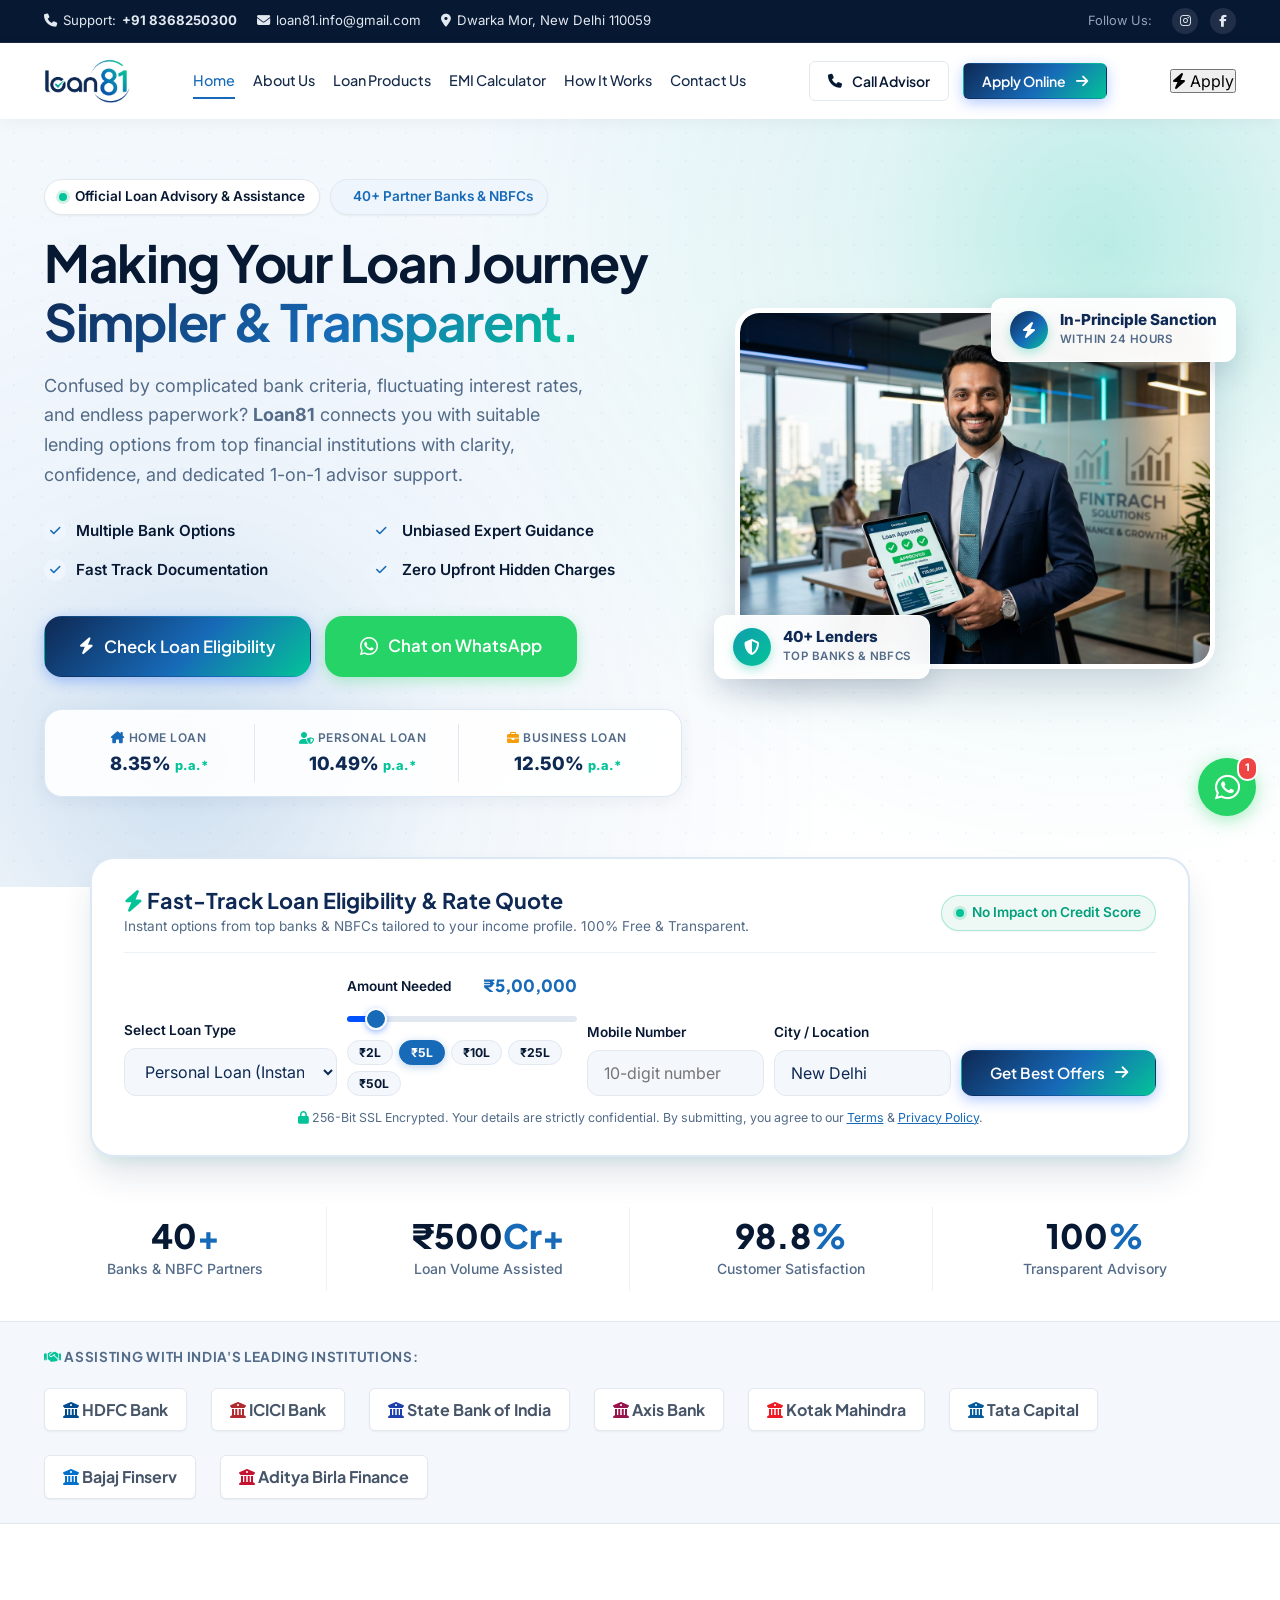
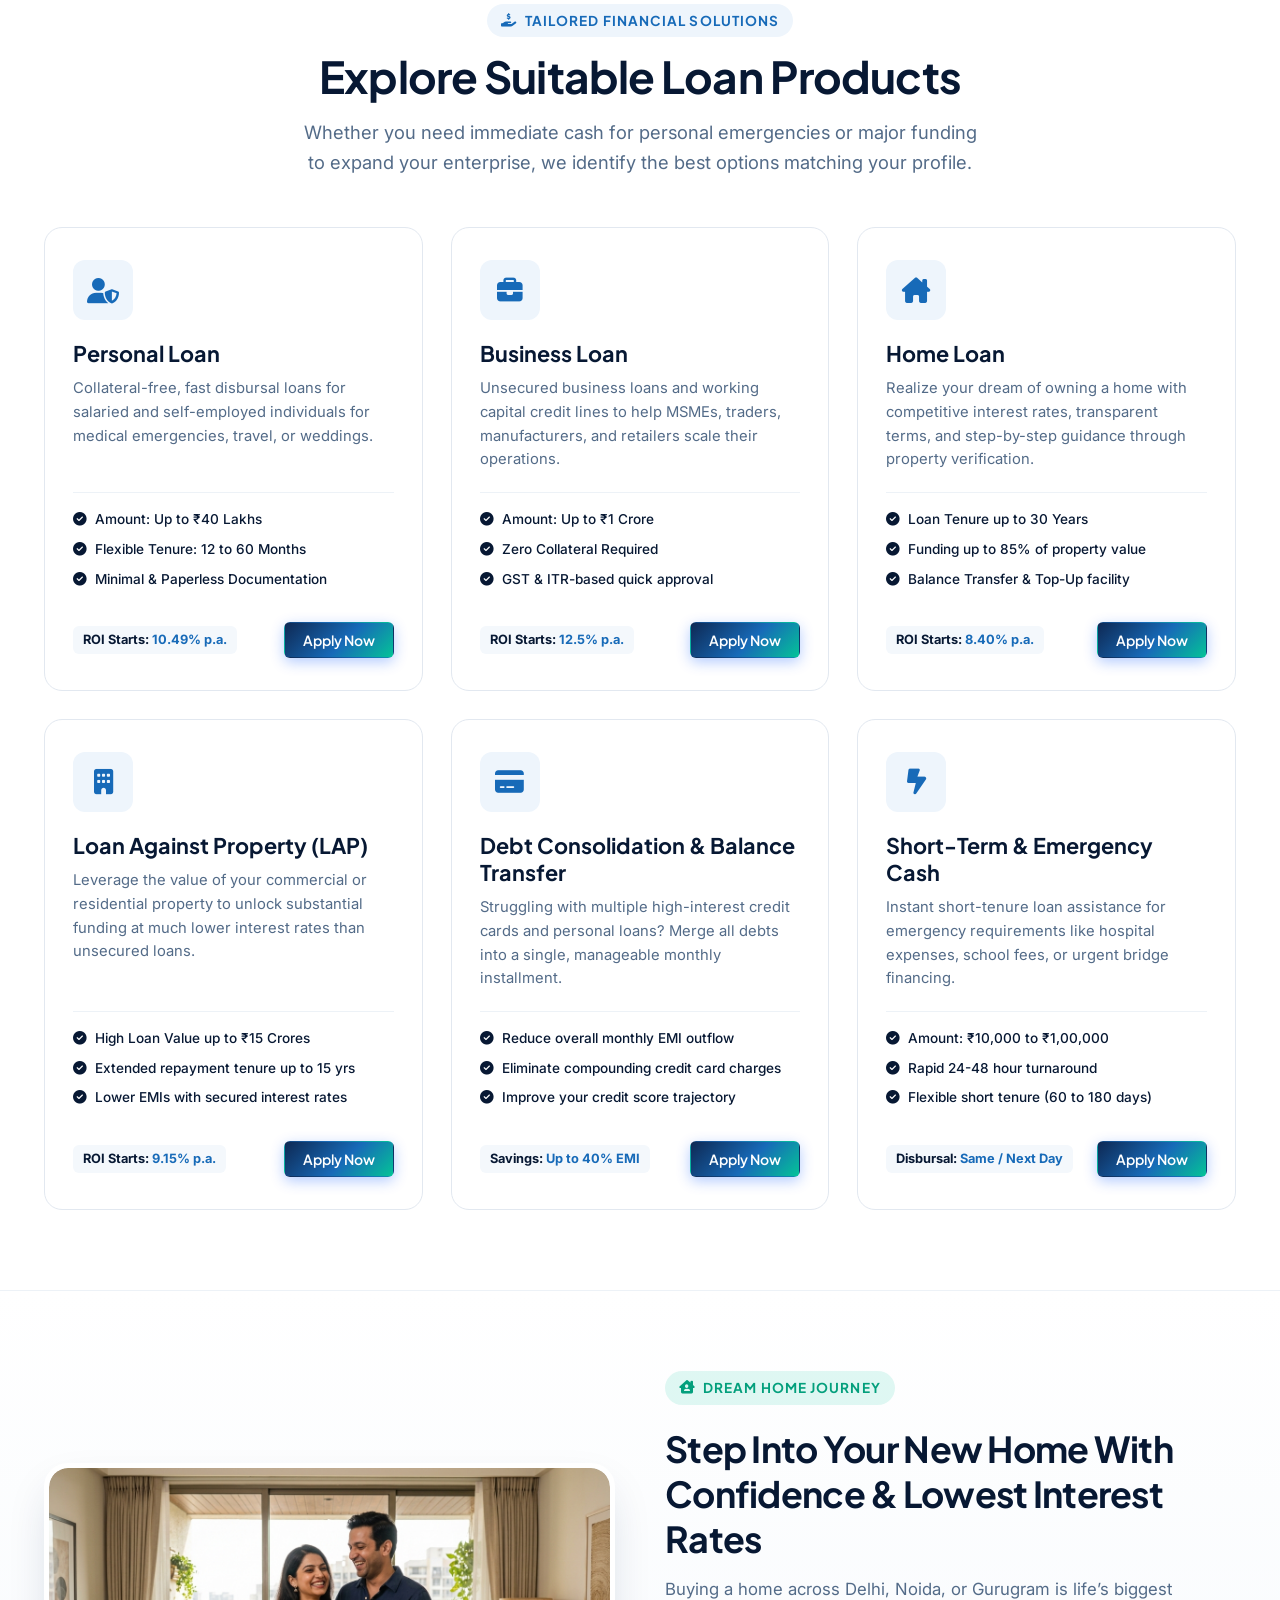
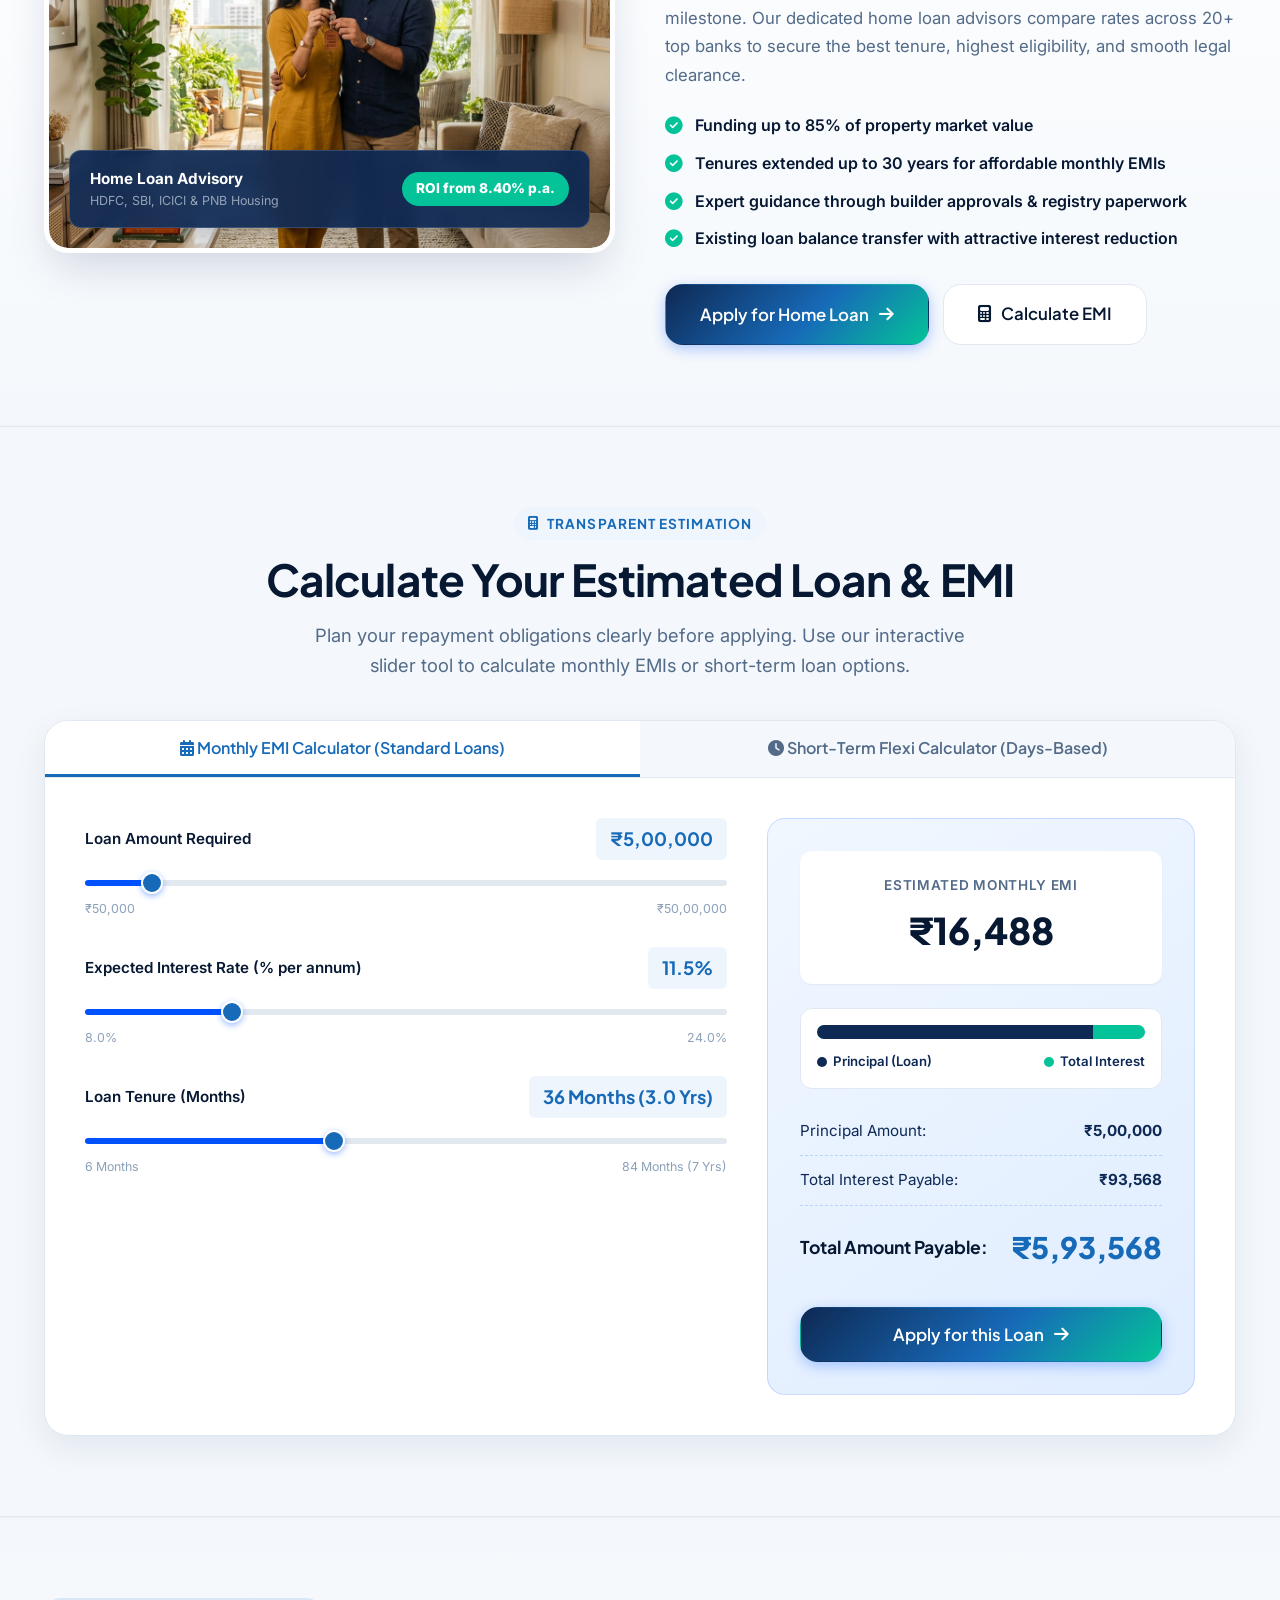
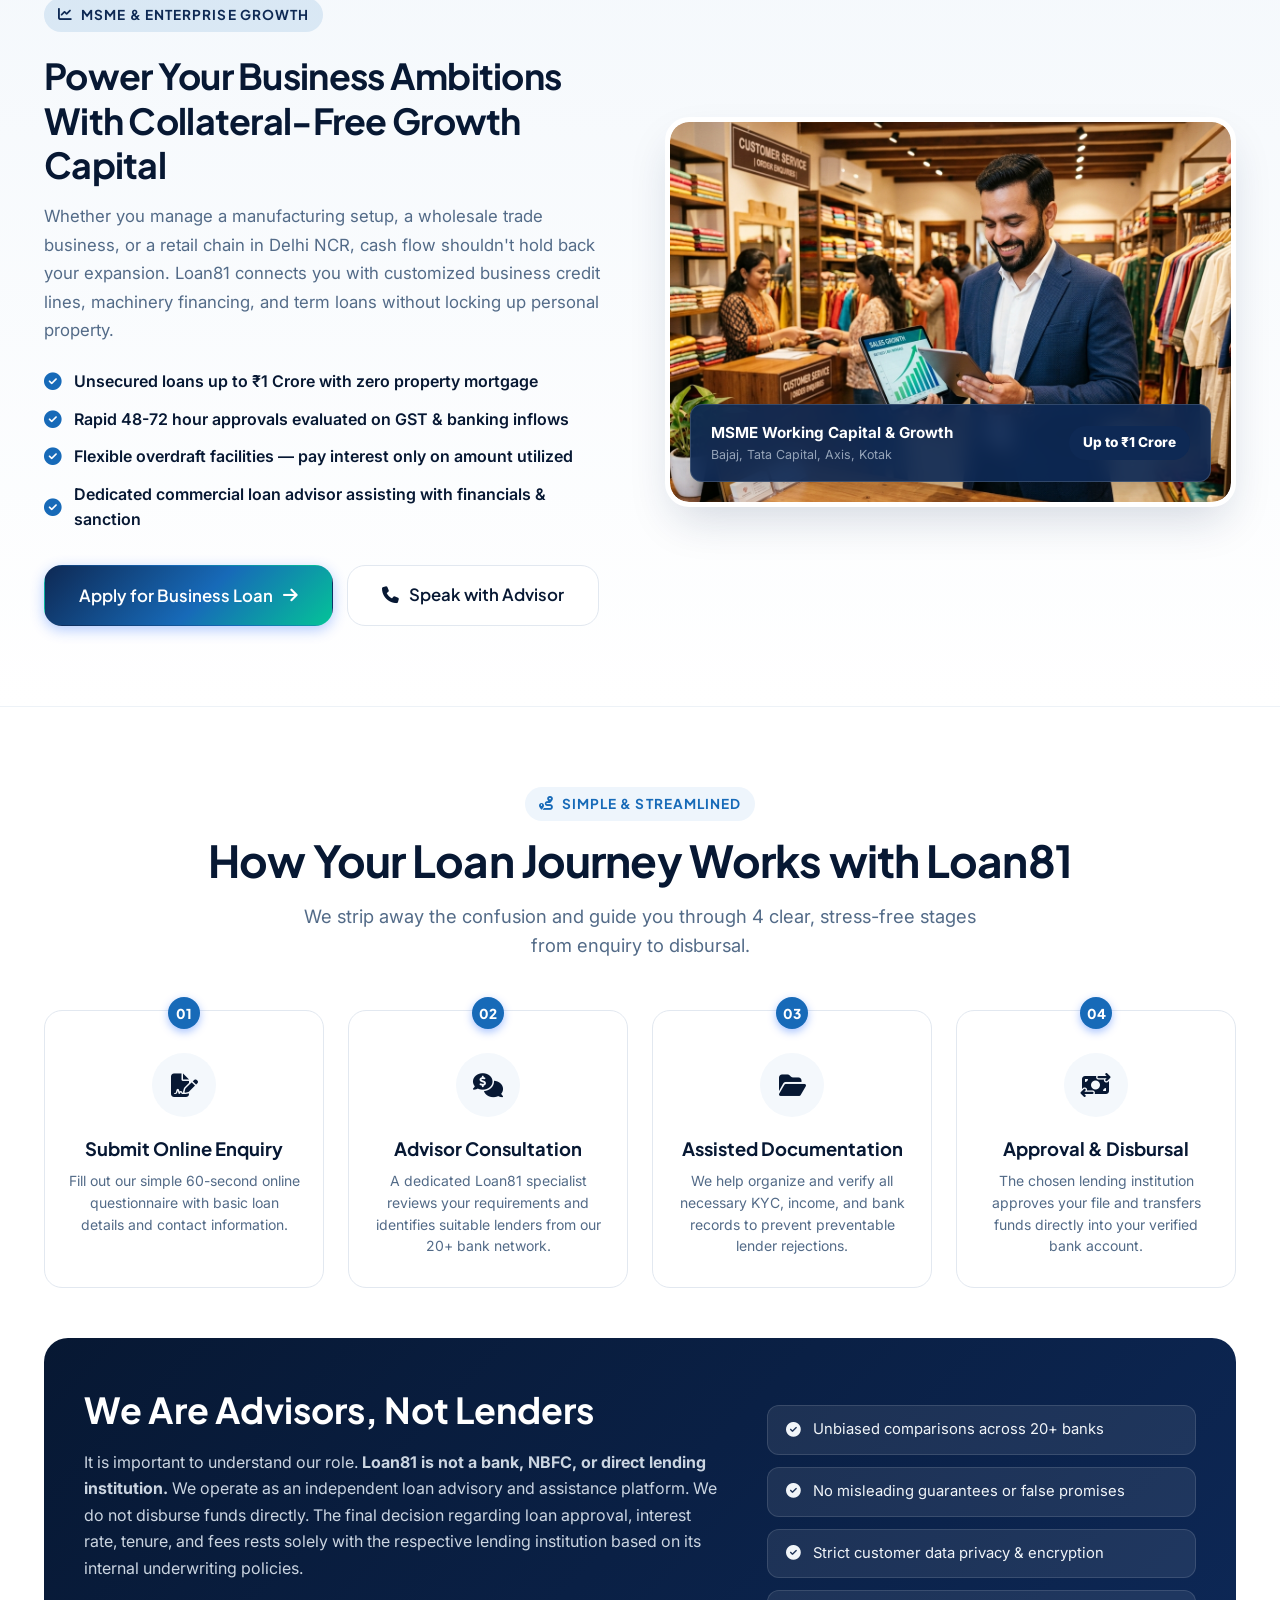
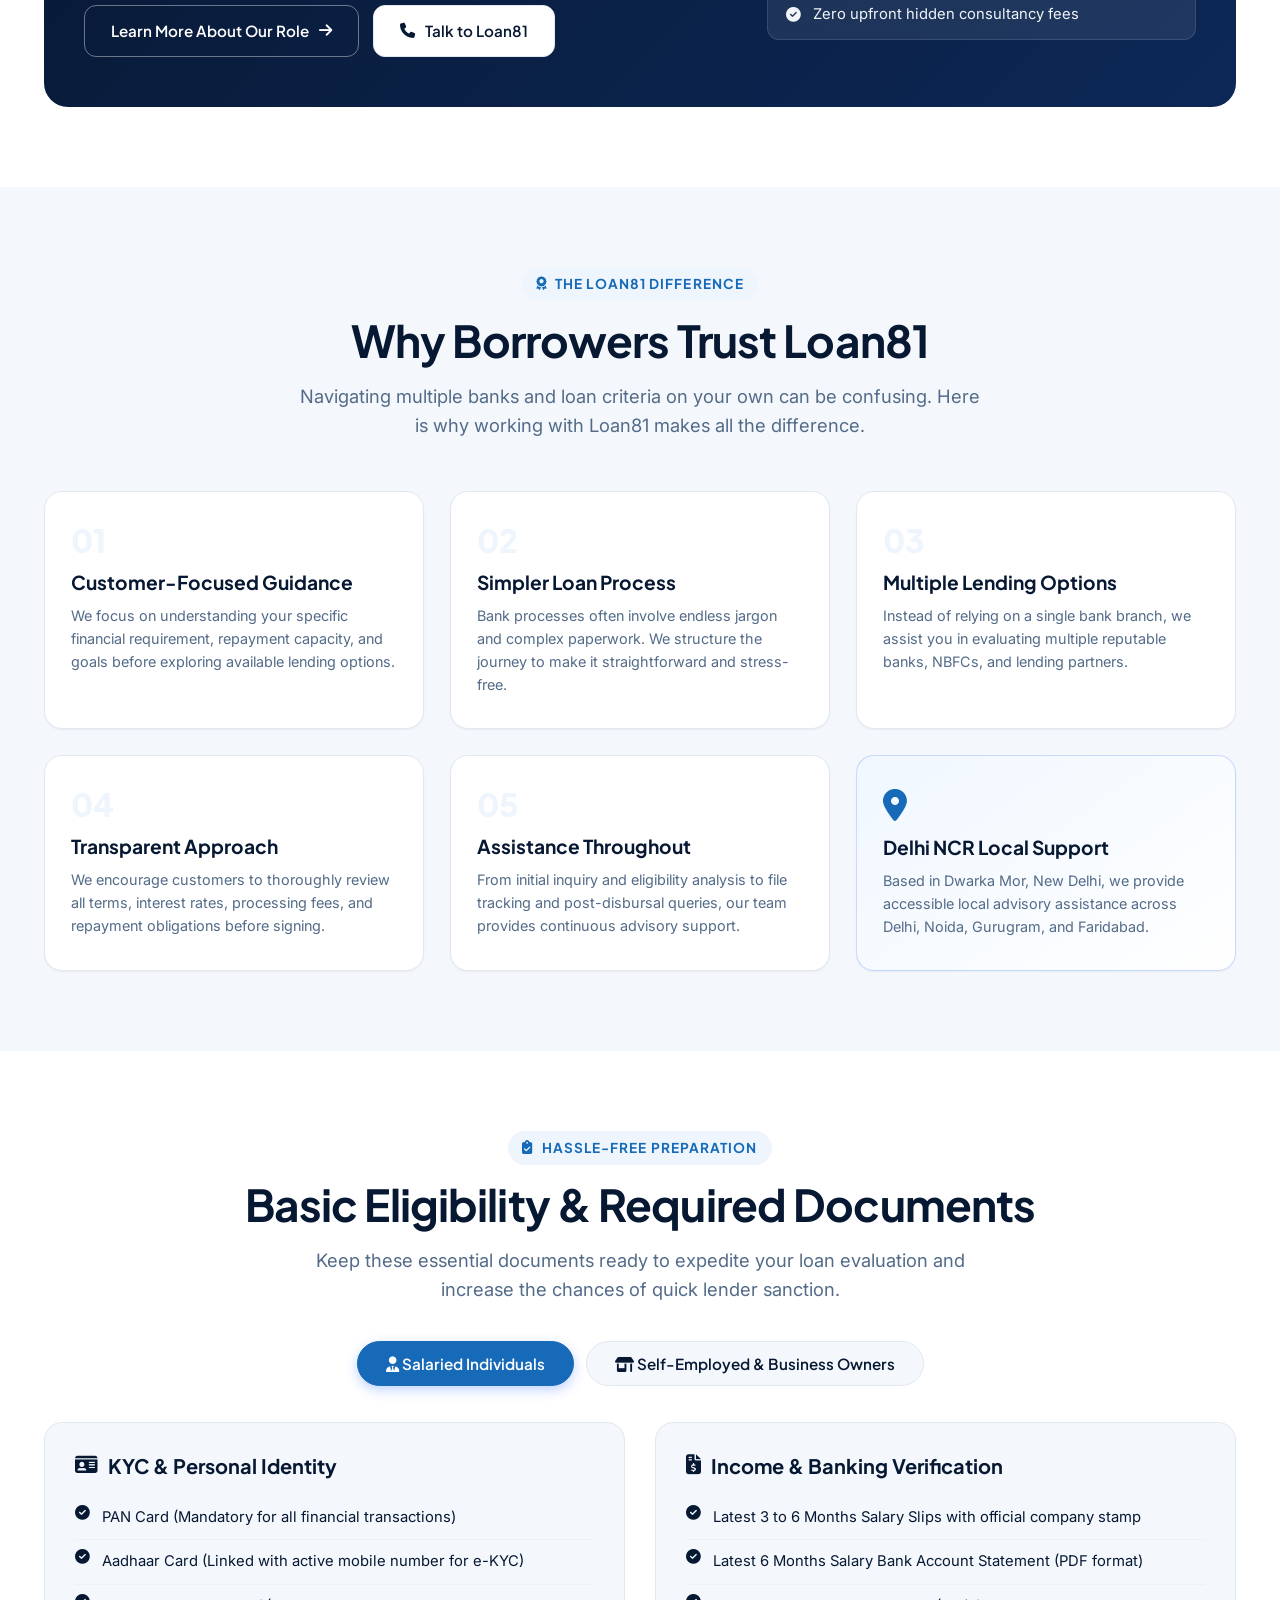
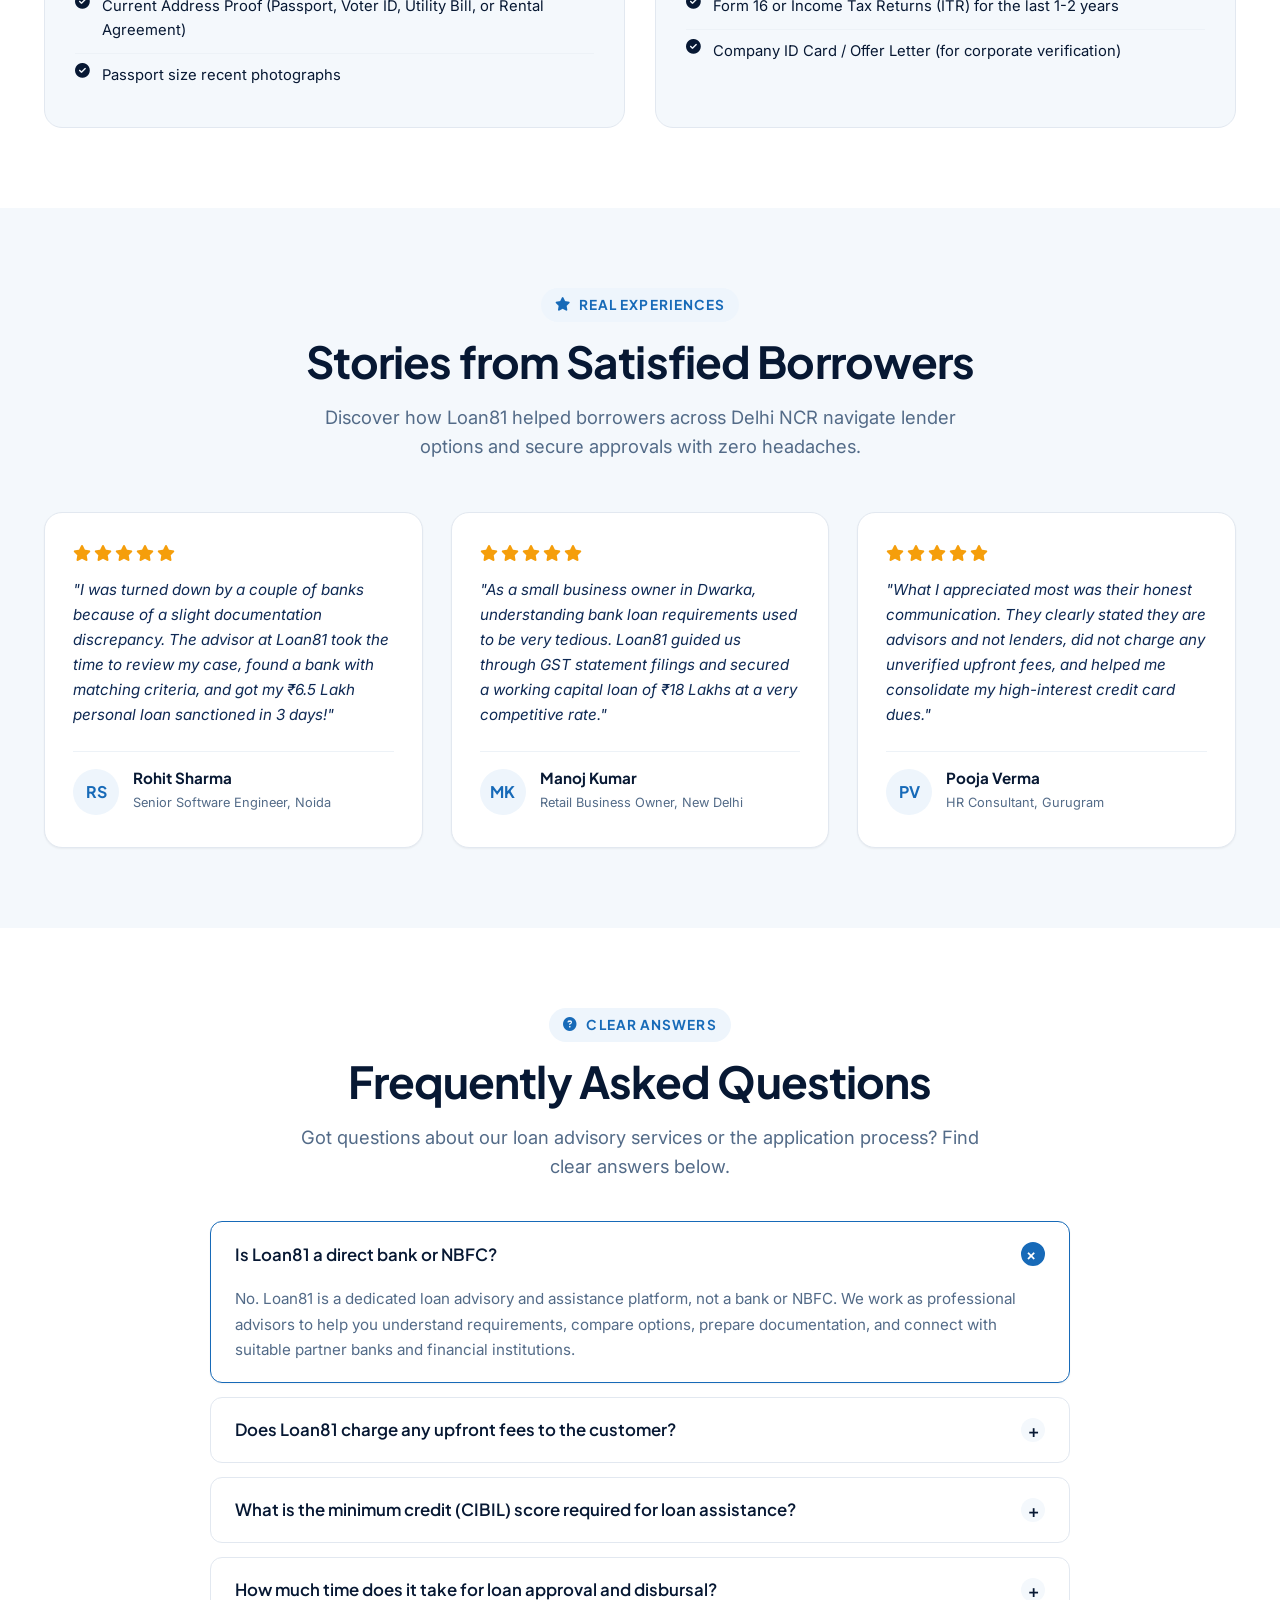
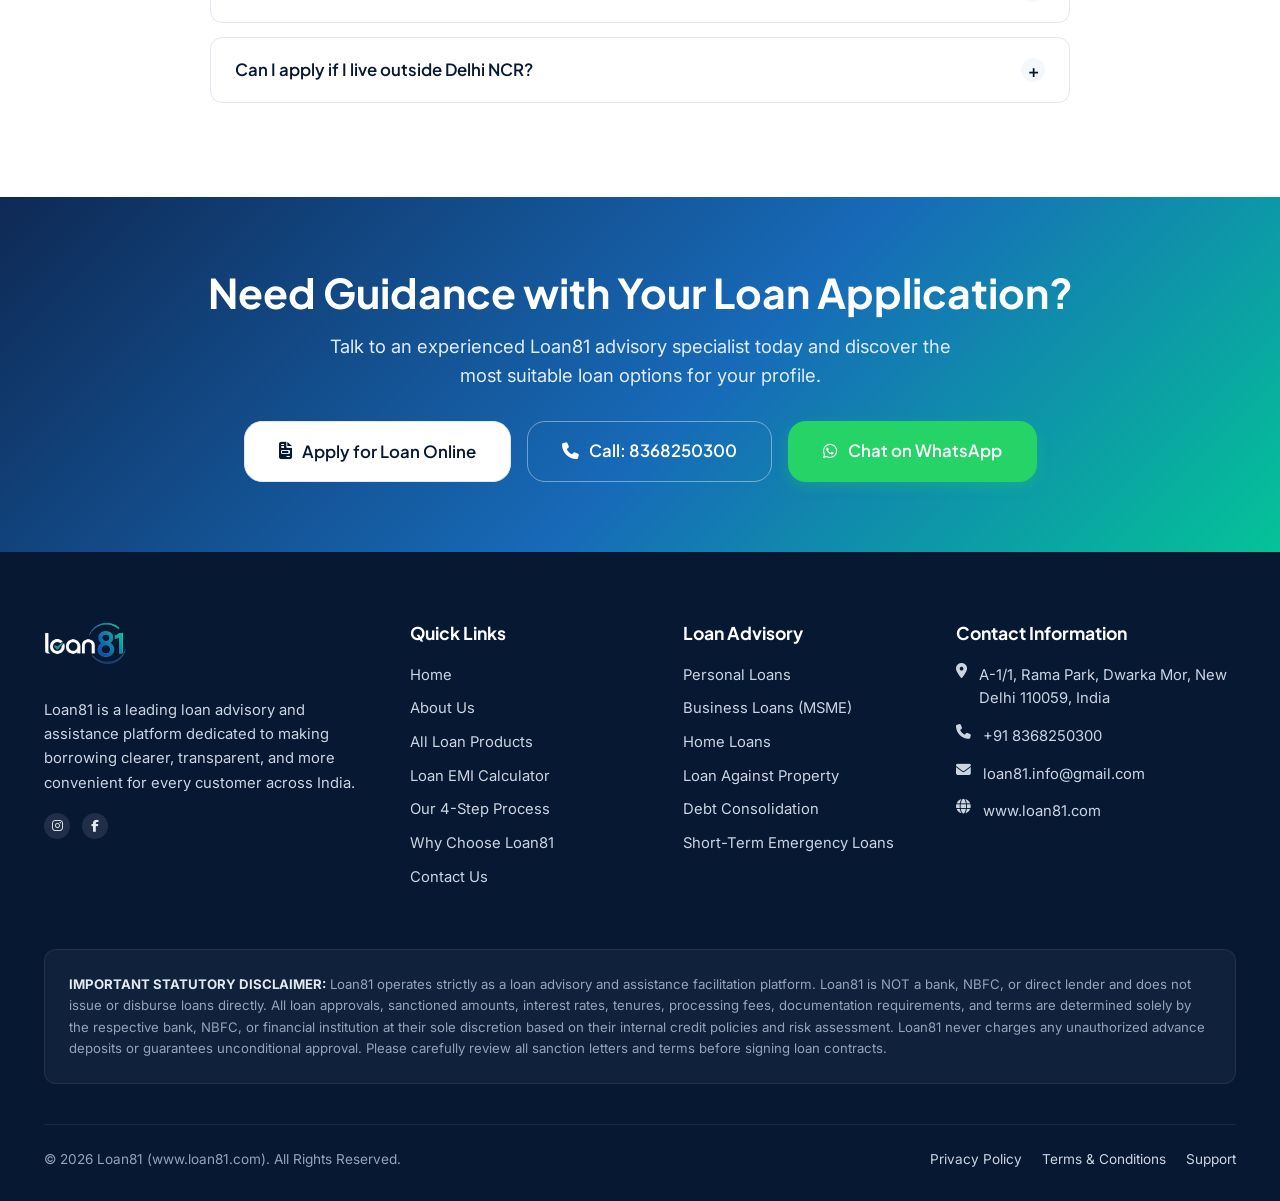
==== commit 1b1571e2: "Elevate mobile drawer with fintech app tiles, graphic watermark CTA, and header quick apply (v2.8)" ====
--- a/index.html
+++ b/index.html
@@ -28,7 +28,7 @@
   <link rel="stylesheet" href="https://cdnjs.cloudflare.com/ajax/libs/font-awesome/6.5.1/css/all.min.css">
 
   <!-- Custom Stylesheet -->
-  <link rel="stylesheet" href="css/style.css?v=2.7">
+  <link rel="stylesheet" href="css/style.css?v=2.8">
 </head>
 <body>
 
@@ -93,7 +93,10 @@
           </button>
         </div>
 
-        <!-- Mobile Menu Toggle Button -->
+        <!-- Mobile Header Quick Apply & Menu Toggle -->
+        <button type="button" class="mobile-header-apply open-lead-modal" data-loan-type="Header Quick Apply" aria-label="Quick Loan Application">
+          <i class="fa-solid fa-bolt"></i> Apply
+        </button>
         <button class="mobile-toggle" aria-label="Toggle navigation menu">
           <i class="fa-solid fa-bars fa-xl"></i>
         </button>
@@ -101,12 +104,12 @@
     </div>
   </header>
 
-  <!-- MOBILE OFF-CANVAS DRAWER -->
+  <!-- MOBILE OFF-CANVAS DRAWER WITH HIGH-IMPACT CTAs & GRAPHICS -->
   <div id="drawerOverlay" class="drawer-overlay"></div>
-  <div id="mobileDrawer" class="mobile-drawer" aria-hidden="true">
+  <aside id="mobileDrawer" class="mobile-drawer" aria-label="Mobile Navigation Drawer">
     <!-- Drawer Header -->
     <div class="drawer-header">
-      <a href="index.html" class="drawer-logo">
+      <a href="index.html" class="drawer-logo" title="Loan81 Home">
         <img src="assets/images/logo.png" alt="Loan81 Logo">
       </a>
       <button id="drawerCloseBtn" class="drawer-close-btn" aria-label="Close menu">
@@ -116,22 +119,36 @@
 
     <!-- Drawer Body (Scrollable) -->
     <div class="drawer-body">
-      <!-- Advisor Live Status Card -->
+      <!-- 1. Advisor Live Status Card with Background Mesh Graphic -->
       <div class="drawer-advisor-card">
         <div class="drawer-advisor-avatar">
-          <img src="assets/images/hero-advisor.jpg" alt="Loan81 Senior Advisor">
+          <img src="assets/images/hero-advisor.jpg" alt="Loan81 Senior Financial Advisor" loading="lazy">
           <span class="online-indicator" title="Online now"></span>
         </div>
         <div class="drawer-advisor-info">
-          <div class="name">Loan81 Advisory Desk</div>
-          <div class="status"><span class="pulse-dot"></span> Available for Free Guidance</div>
+          <div class="name">Loan81 Advisory Desk <i class="fa-solid fa-circle-check" style="color: #04C398; font-size: 0.75rem;"></i></div>
+          <div class="status"><span class="pulse-dot"></span> Online • Free Guidance</div>
         </div>
         <a href="https://wa.me/918368250300?text=Hello%20Loan81!%20I%20need%20expert%20loan%20guidance." target="_blank" rel="noopener" class="drawer-advisor-btn" title="Chat on WhatsApp">
           <i class="fa-brands fa-whatsapp"></i>
         </a>
       </div>
 
-      <!-- Main Navigation Links with Icons -->
+      <!-- 2. Mini App-Style Quick Actions -->
+      <div class="drawer-quick-actions-row">
+        <button type="button" class="drawer-action-tile open-lead-modal" data-loan-type="Quick Apply">
+          <i class="fa-solid fa-bolt"></i>
+          <span>Check Eligibility</span>
+          <small>60 Secs</small>
+        </button>
+        <a href="calculator.html" class="drawer-action-tile">
+          <i class="fa-solid fa-calculator"></i>
+          <span>EMI Calculator</span>
+          <small>Instant</small>
+        </a>
+      </div>
+
+      <!-- 3. Main Navigation Links with Icons -->
       <div class="drawer-nav-section">
         <div class="drawer-section-title">Navigation</div>
         <ul class="drawer-nav-list">
@@ -182,36 +199,52 @@
         </ul>
       </div>
 
-      <!-- Quick Loan Categories Chips -->
+      <!-- 4. Quick Loan Categories Chips with Rate Info -->
       <div class="drawer-quick-products">
         <div class="drawer-section-title">Popular Loan Services</div>
         <div class="drawer-product-chips">
           <a href="services.html#home" class="drawer-chip">
-            <i class="fa-solid fa-house-chimney"></i> Home Loan
+            <i class="fa-solid fa-house-chimney"></i>
+            <div>
+              <span>Home Loan</span>
+              <small>From 8.40%</small>
+            </div>
           </a>
           <a href="services.html#personal" class="drawer-chip">
-            <i class="fa-solid fa-user-shield"></i> Personal Loan
+            <i class="fa-solid fa-user-shield"></i>
+            <div>
+              <span>Personal Loan</span>
+              <small>From 10.49%</small>
+            </div>
           </a>
           <a href="services.html#business" class="drawer-chip">
-            <i class="fa-solid fa-briefcase"></i> Business Loan
+            <i class="fa-solid fa-briefcase"></i>
+            <div>
+              <span>Business Loan</span>
+              <small>Up to ₹1 Cr</small>
+            </div>
           </a>
           <a href="services.html#lap" class="drawer-chip">
-            <i class="fa-solid fa-building"></i> Loan vs Property
+            <i class="fa-solid fa-building"></i>
+            <div>
+              <span>Loan vs Property</span>
+              <small>Lowest EMI</small>
+            </div>
           </a>
         </div>
       </div>
 
-      <!-- High-Impact CTA Banner Card -->
+      <!-- 5. High-Impact CTA Banner Card with Watermark Graphic -->
       <div class="drawer-cta-banner">
-        <div class="drawer-cta-tag"><i class="fa-solid fa-bolt"></i> Fast In-Principle Approval</div>
-        <h4>Need Loan Sanction Without Delays?</h4>
-        <p>Compare criteria and lowest interest rates across 40+ premier banks & NBFCs with 100% zero fees.</p>
+        <div class="drawer-cta-tag"><i class="fa-solid fa-bolt"></i> FAST IN-PRINCIPLE APPROVAL</div>
+        <h4>Compare 40+ Premier Banks & NBFCs</h4>
+        <p>Get customized loan offers at lowest interest rates with 100% zero upfront charges.</p>
         <button type="button" class="btn btn-primary btn-block open-lead-modal" data-loan-type="General Loan Inquiry">
           Check Instant Eligibility <i class="fa-solid fa-arrow-right"></i>
         </button>
       </div>
 
-      <!-- Quick Direct Contact Box -->
+      <!-- 6. Quick Direct Contact Box & Office Details -->
       <div class="drawer-contact-box">
         <div class="drawer-section-title">Immediate Advisor Help</div>
         <div class="drawer-contact-btns">
@@ -221,7 +254,7 @@
           </a>
           <a href="https://wa.me/918368250300?text=Hello%20Loan81!%20I%20need%20quick%20loan%20guidance." target="_blank" rel="noopener" class="drawer-contact-btn whatsapp">
             <i class="fa-brands fa-whatsapp"></i>
-            <span>WhatsApp Advisor</span>
+            <span>WhatsApp Senior Advisor</span>
           </a>
         </div>
         <div class="drawer-office-note">
@@ -229,7 +262,7 @@
         </div>
       </div>
     </div>
-  </div>
+  </aside>
 
   <!-- HERO SECTION WITH QUICK LEAD FORM -->
   <section class="hero-section">
@@ -1482,6 +1515,6 @@
   </div>
 
   <!-- Master JavaScript -->
-  <script src="js/main.js"></script>
+  <script src="js/main.js?v=2.8"></script>
 </body>
 </html>
--- a/css/style.css
+++ b/css/style.css
@@ -2016,7 +2016,7 @@
   height: 100%;
   background: rgba(10, 27, 57, 0.7);
   backdrop-filter: blur(4px);
-  z-index: 2000;
+  z-index: 2500;
   align-items: center;
   justify-content: center;
   padding: 20px;
@@ -2169,7 +2169,7 @@
 .drawer-overlay {
   position: fixed;
   inset: 0;
-  background: rgba(7, 24, 51, 0.68);
+  background: rgba(7, 24, 51, 0.72);
   backdrop-filter: blur(8px);
   -webkit-backdrop-filter: blur(8px);
   z-index: 2100;
@@ -2188,14 +2188,17 @@
   top: 0;
   right: 0;
   bottom: 0;
-  width: min(350px, 86vw);
+  width: min(360px, 88vw);
   background: #ffffff;
+  background-image: 
+    radial-gradient(circle at 100% 0%, rgba(23, 106, 184, 0.05) 0%, transparent 40%),
+    radial-gradient(circle at 0% 100%, rgba(4, 195, 152, 0.05) 0%, transparent 40%);
   z-index: 2101;
   transform: translateX(105%);
   transition: transform 0.38s cubic-bezier(0.33, 1, 0.68, 1);
   display: flex;
   flex-direction: column;
-  box-shadow: -10px 0 40px rgba(14, 41, 84, 0.25);
+  box-shadow: -12px 0 45px rgba(14, 41, 84, 0.28);
   border-left: 1px solid rgba(23, 106, 184, 0.15);
 }
 
@@ -2204,12 +2207,12 @@
 }
 
 .drawer-header {
-  padding: 16px 20px;
+  padding: 14px 18px;
   display: flex;
   align-items: center;
   justify-content: space-between;
   border-bottom: 1px solid var(--color-border-light);
-  background: #ffffff;
+  background: rgba(255, 255, 255, 0.98);
   flex-shrink: 0;
 }
 
@@ -2246,24 +2249,35 @@
   flex: 1;
   overflow-y: auto;
   -webkit-overflow-scrolling: touch;
-  padding: 20px 18px 36px 18px;
+  padding: 14px 16px 28px 16px;
   display: flex;
   flex-direction: column;
-  gap: 22px;
+  gap: 14px;
 }
 
 /* 1. Advisor Live Status Card in Drawer */
 .drawer-advisor-card {
-  background: linear-gradient(135deg, #0E2954 0%, #176AB8 100%);
+  background: linear-gradient(135deg, #071833 0%, #0E2954 55%, #176AB8 100%);
   color: #ffffff;
   border-radius: var(--radius-lg);
-  padding: 14px 16px;
+  padding: 12px 14px;
   display: flex;
   align-items: center;
   gap: 12px;
-  box-shadow: 0 8px 24px rgba(14, 41, 84, 0.2);
+  box-shadow: 0 8px 24px rgba(14, 41, 84, 0.22);
   position: relative;
   overflow: hidden;
+  border: 1px solid rgba(255, 255, 255, 0.1);
+}
+
+.drawer-advisor-card::before {
+  content: '';
+  position: absolute;
+  inset: 0;
+  background-image: radial-gradient(rgba(255, 255, 255, 0.08) 1px, transparent 1px);
+  background-size: 14px 14px;
+  pointer-events: none;
+  opacity: 0.5;
 }
 
 .drawer-advisor-card::after {
@@ -2273,7 +2287,7 @@
   right: -20%;
   width: 100px;
   height: 100px;
-  background: radial-gradient(circle, rgba(4, 195, 152, 0.35) 0%, transparent 70%);
+  background: radial-gradient(circle, rgba(4, 195, 152, 0.4) 0%, transparent 70%);
   pointer-events: none;
 }
 
@@ -2308,16 +2322,21 @@
 .drawer-advisor-info {
   flex: 1;
   min-width: 0;
+  position: relative;
+  z-index: 1;
 }
 
 .drawer-advisor-info .name {
-  font-size: 0.92rem;
+  font-size: 0.9rem;
   font-weight: 700;
   color: #ffffff;
   font-family: var(--font-heading);
   white-space: nowrap;
   overflow: hidden;
   text-overflow: ellipsis;
+  display: flex;
+  align-items: center;
+  gap: 5px;
 }
 
 .drawer-advisor-info .status {
@@ -2344,53 +2363,102 @@
 }
 
 .drawer-advisor-btn {
-  width: 38px;
-  height: 38px;
+  width: 36px;
+  height: 36px;
   border-radius: 50%;
   background: #25d366;
   color: #ffffff !important;
   display: flex;
   align-items: center;
   justify-content: center;
-  font-size: 1.15rem;
+  font-size: 1.1rem;
   flex-shrink: 0;
   box-shadow: 0 4px 12px rgba(37, 211, 102, 0.35);
   transition: transform var(--transition-fast);
+  position: relative;
+  z-index: 1;
 }
 
 .drawer-advisor-btn:active {
   transform: scale(0.9);
 }
 
-/* 2. Drawer Section Headers */
+/* 2. Mini App-Style Quick Actions */
+.drawer-quick-actions-row {
+  display: grid;
+  grid-template-columns: 1fr 1fr;
+  gap: 8px;
+}
+
+.drawer-action-tile {
+  background: var(--color-bg-subtle);
+  border: 1px solid var(--color-border);
+  border-radius: var(--radius-md);
+  padding: 10px 12px;
+  display: flex;
+  flex-direction: column;
+  align-items: flex-start;
+  gap: 2px;
+  cursor: pointer;
+  transition: all var(--transition-fast);
+  text-decoration: none;
+  color: var(--color-navy-dark);
+}
+
+.drawer-action-tile:hover, .drawer-action-tile:active {
+  background: var(--color-primary-light);
+  border-color: var(--color-primary-blue);
+  transform: translateY(-1px);
+}
+
+.drawer-action-tile i {
+  font-size: 1.1rem;
+  color: var(--color-primary-blue);
+  margin-bottom: 2px;
+}
+
+.drawer-action-tile span {
+  font-size: 0.82rem;
+  font-weight: 700;
+  color: var(--color-navy-dark);
+  line-height: 1.2;
+}
+
+.drawer-action-tile small {
+  font-size: 0.68rem;
+  font-weight: 700;
+  color: var(--color-teal-accent);
+}
+
+/* 3. Drawer Section Headers */
 .drawer-section-title {
-  font-size: 0.72rem;
+  font-size: 0.7rem;
   font-weight: 800;
   text-transform: uppercase;
   letter-spacing: 0.08em;
   color: #64748b;
-  margin-bottom: 8px;
+  margin-bottom: 6px;
   display: flex;
   align-items: center;
   gap: 6px;
 }
 
-/* 3. Categorized Drawer Navigation */
+/* 4. Categorized Drawer Navigation */
 .drawer-nav-list {
   display: flex;
   flex-direction: column;
-  gap: 4px;
+  gap: 3px;
 }
 
 .drawer-nav-link {
   display: flex;
   align-items: center;
-  gap: 14px;
-  padding: 10px 12px;
+  gap: 12px;
+  padding: 8px 10px;
   border-radius: var(--radius-md);
   color: var(--color-navy-dark);
   font-weight: 600;
-  font-size: 0.94rem;
+  font-size: 0.9rem;
   transition: all var(--transition-fast);
   background: transparent;
 }
@@ -2408,15 +2476,15 @@
 }
 
 .drawer-nav-icon {
-  width: 34px;
-  height: 34px;
+  width: 32px;
+  height: 32px;
   border-radius: var(--radius-sm);
   background: var(--color-bg-subtle);
   color: var(--color-primary-blue);
   display: flex;
   align-items: center;
   justify-content: center;
-  font-size: 0.95rem;
+  font-size: 0.9rem;
   flex-shrink: 0;
   transition: var(--transition-fast);
 }
@@ -2432,9 +2500,9 @@
 }
 
 .drawer-badge {
-  font-size: 0.68rem;
+  font-size: 0.65rem;
   font-weight: 700;
-  padding: 3px 8px;
+  padding: 2px 7px;
   border-radius: var(--radius-full);
   background: rgba(23, 106, 184, 0.1);
   color: var(--color-primary-blue);
@@ -2446,34 +2514,50 @@
 }
 
 .drawer-chevron {
-  font-size: 0.75rem;
+  font-size: 0.72rem;
   color: #94a3b8;
 }
 
-/* 4. Quick Loan Categories Chips */
+/* 5. Quick Loan Categories Chips */
 .drawer-product-chips {
   display: grid;
   grid-template-columns: 1fr 1fr;
+  gap: 6px;
+}
+
+.drawer-chip {
+  display: flex;
+  align-items: center;
   gap: 8px;
-}
-
-.drawer-chip {
-  display: flex;
-  align-items: center;
-  gap: 8px;
-  padding: 9px 12px;
+  padding: 8px 10px;
   border-radius: var(--radius-sm);
   background: var(--color-bg-subtle);
   border: 1px solid var(--color-border);
-  font-size: 0.8rem;
+  font-size: 0.78rem;
   font-weight: 600;
   color: var(--color-navy-dark);
   transition: var(--transition-fast);
+  text-decoration: none;
 }
 
 .drawer-chip i {
   color: var(--color-primary-blue);
-  font-size: 0.9rem;
+  font-size: 0.88rem;
+}
+
+.drawer-chip div {
+  display: flex;
+  flex-direction: column;
+}
+
+.drawer-chip div span {
+  font-weight: 700;
+  line-height: 1.2;
+}
+
+.drawer-chip div small {
+  font-size: 0.65rem;
+  color: var(--color-teal-accent);
 }
 
 .drawer-chip:active {
@@ -2482,60 +2566,94 @@
   color: var(--color-primary-blue);
 }
 
-/* 5. High-Impact CTA Promo Card */
+/* 6. High-Impact CTA Promo Card */
 .drawer-cta-banner {
-  background: linear-gradient(135deg, #0E2954 0%, #176AB8 60%, #04C398 100%);
+  background: linear-gradient(135deg, #071833 0%, #0E2954 45%, #176AB8 80%, #04C398 100%);
   color: #ffffff;
   border-radius: var(--radius-lg);
-  padding: 20px 18px;
+  padding: 16px 14px;
   position: relative;
   overflow: hidden;
-  box-shadow: 0 10px 30px rgba(14, 41, 84, 0.22);
+  box-shadow: 0 10px 30px rgba(14, 41, 84, 0.25);
+  border: 1px solid rgba(255, 255, 255, 0.12);
+}
+
+.drawer-cta-banner::before {
+  content: '₹';
+  position: absolute;
+  right: 6px;
+  bottom: -16px;
+  font-size: 5.5rem;
+  font-weight: 900;
+  color: rgba(255, 255, 255, 0.08);
+  pointer-events: none;
+  line-height: 1;
+  font-family: var(--font-heading);
+}
+
+.drawer-cta-banner::after {
+  content: '';
+  position: absolute;
+  top: -40px;
+  right: -40px;
+  width: 100px;
+  height: 100px;
+  border-radius: 50%;
+  background: radial-gradient(circle, rgba(4, 195, 152, 0.4) 0%, transparent 70%);
+  pointer-events: none;
 }
 
 .drawer-cta-tag {
   display: inline-flex;
   align-items: center;
-  gap: 6px;
-  font-size: 0.68rem;
+  gap: 5px;
+  font-size: 0.65rem;
   font-weight: 800;
   text-transform: uppercase;
   letter-spacing: 0.06em;
   color: #04C398;
-  background: rgba(255, 255, 255, 0.12);
-  padding: 4px 10px;
+  background: rgba(255, 255, 255, 0.15);
+  padding: 3px 9px;
   border-radius: var(--radius-full);
-  margin-bottom: 10px;
+  margin-bottom: 8px;
 }
 
 .drawer-cta-banner h4 {
   color: #ffffff;
-  font-size: 1.05rem;
+  font-size: 0.98rem;
   font-weight: 800;
   line-height: 1.3;
-  margin-bottom: 6px;
+  margin-bottom: 4px;
+  position: relative;
+  z-index: 1;
 }
 
 .drawer-cta-banner p {
-  font-size: 0.78rem;
+  font-size: 0.74rem;
   color: #e2e8f0;
-  line-height: 1.5;
-  margin-bottom: 14px;
+  line-height: 1.45;
+  margin-bottom: 12px;
+  position: relative;
+  z-index: 1;
 }
 
 .drawer-cta-banner .btn {
   background: #ffffff !important;
   color: var(--color-primary-navy) !important;
   font-weight: 700 !important;
-  box-shadow: 0 4px 14px rgba(0, 0, 0, 0.15);
+  box-shadow: 0 4px 14px rgba(0, 0, 0, 0.18);
   border: none;
+  font-size: 0.85rem;
+  padding: 9px 14px;
+  position: relative;
+  z-index: 1;
 }
 
 .drawer-cta-banner .btn:active {
   transform: scale(0.96);
 }
 
-/* 6. Quick Direct Contact Box */
+/* 7. Quick Direct Contact Box */
 .drawer-contact-btns {
   display: flex;
   flex-direction: column;
@@ -2574,9 +2692,9 @@
 }
 
 .drawer-office-note {
-  font-size: 0.75rem;
+  font-size: 0.74rem;
   color: #64748b;
-  margin-top: 10px;
+  margin-top: 8px;
   line-height: 1.4;
   display: flex;
   align-items: flex-start;
@@ -2588,7 +2706,7 @@
   margin-top: 2px;
 }
 
-/* 7. Interactive Quick Amount Preset Chips */
+/* 8. Interactive Quick Amount Preset Chips */
 .quick-amount-chips {
   display: flex;
   gap: 6px;
@@ -2701,7 +2819,33 @@
     display: none;
   }
   .mobile-toggle {
-    display: block;
+    display: flex;
+    align-items: center;
+    justify-content: center;
+    width: 38px;
+    height: 38px;
+    border-radius: var(--radius-sm);
+    background: var(--color-bg-subtle);
+    border: 1px solid var(--color-border);
+    color: var(--color-primary-navy);
+  }
+  .mobile-header-apply {
+    display: inline-flex !important;
+    align-items: center;
+    gap: 6px;
+    padding: 7px 14px;
+    font-size: 0.8rem;
+    font-weight: 700;
+    border-radius: var(--radius-full);
+    background: var(--color-blue-gradient);
+    color: #ffffff !important;
+    border: none;
+    box-shadow: 0 3px 10px rgba(23, 106, 184, 0.35);
+    cursor: pointer;
+    transition: transform var(--transition-fast);
+  }
+  .mobile-header-apply:active {
+    transform: scale(0.94);
   }
   .nav-menu {
     display: none !important; /* Managed by #mobileDrawer */
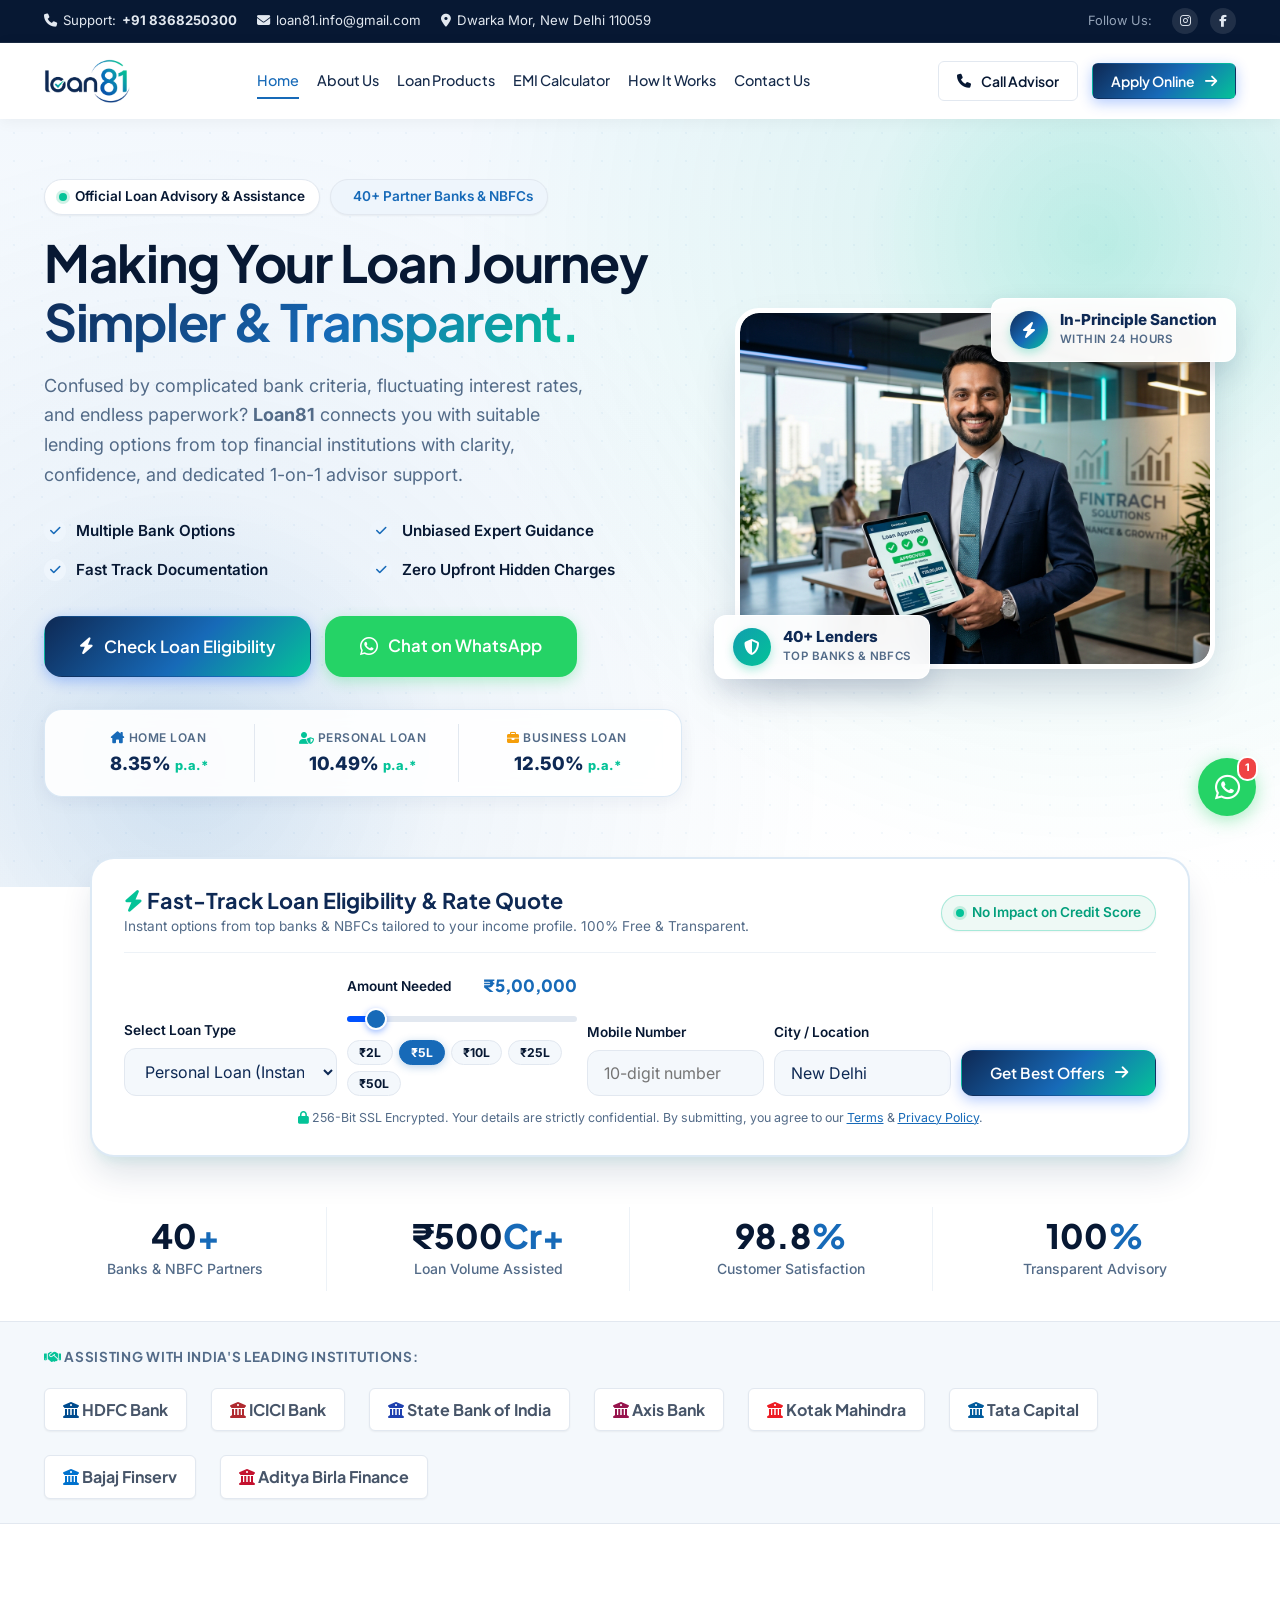
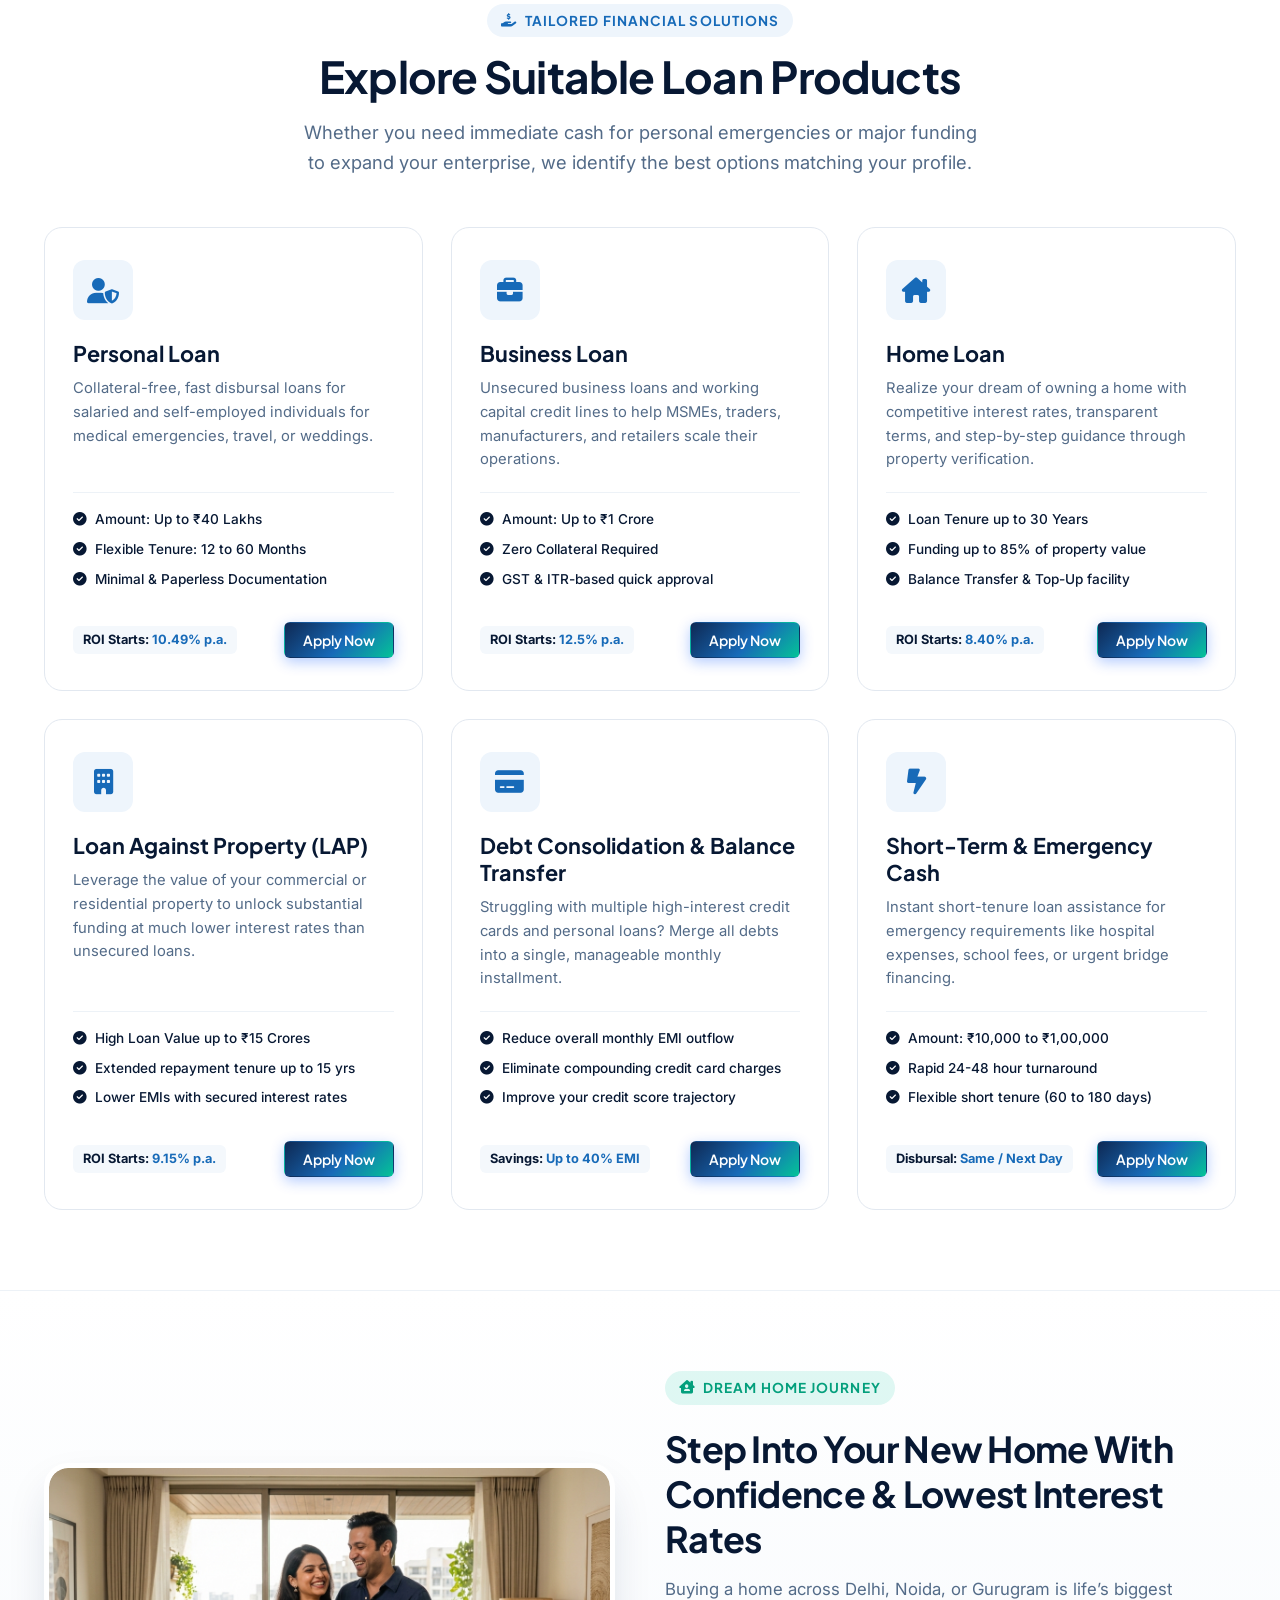
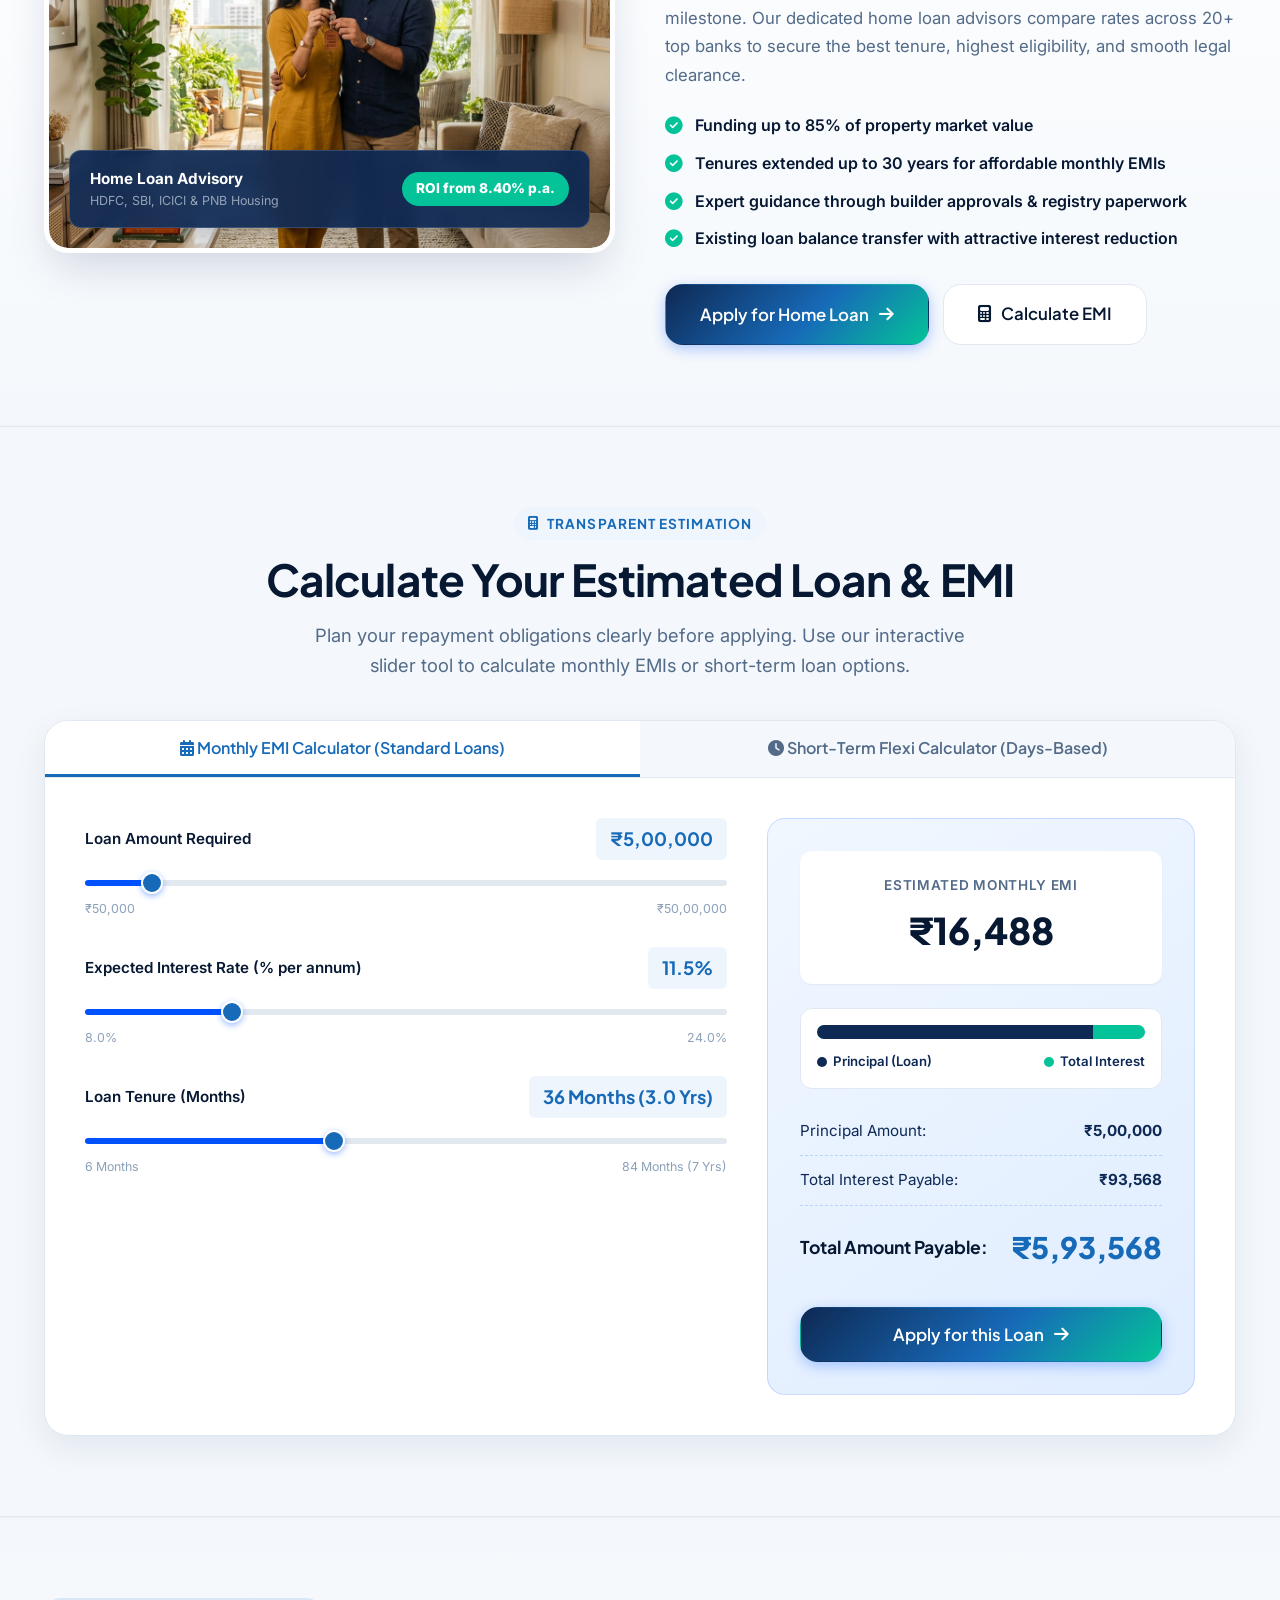
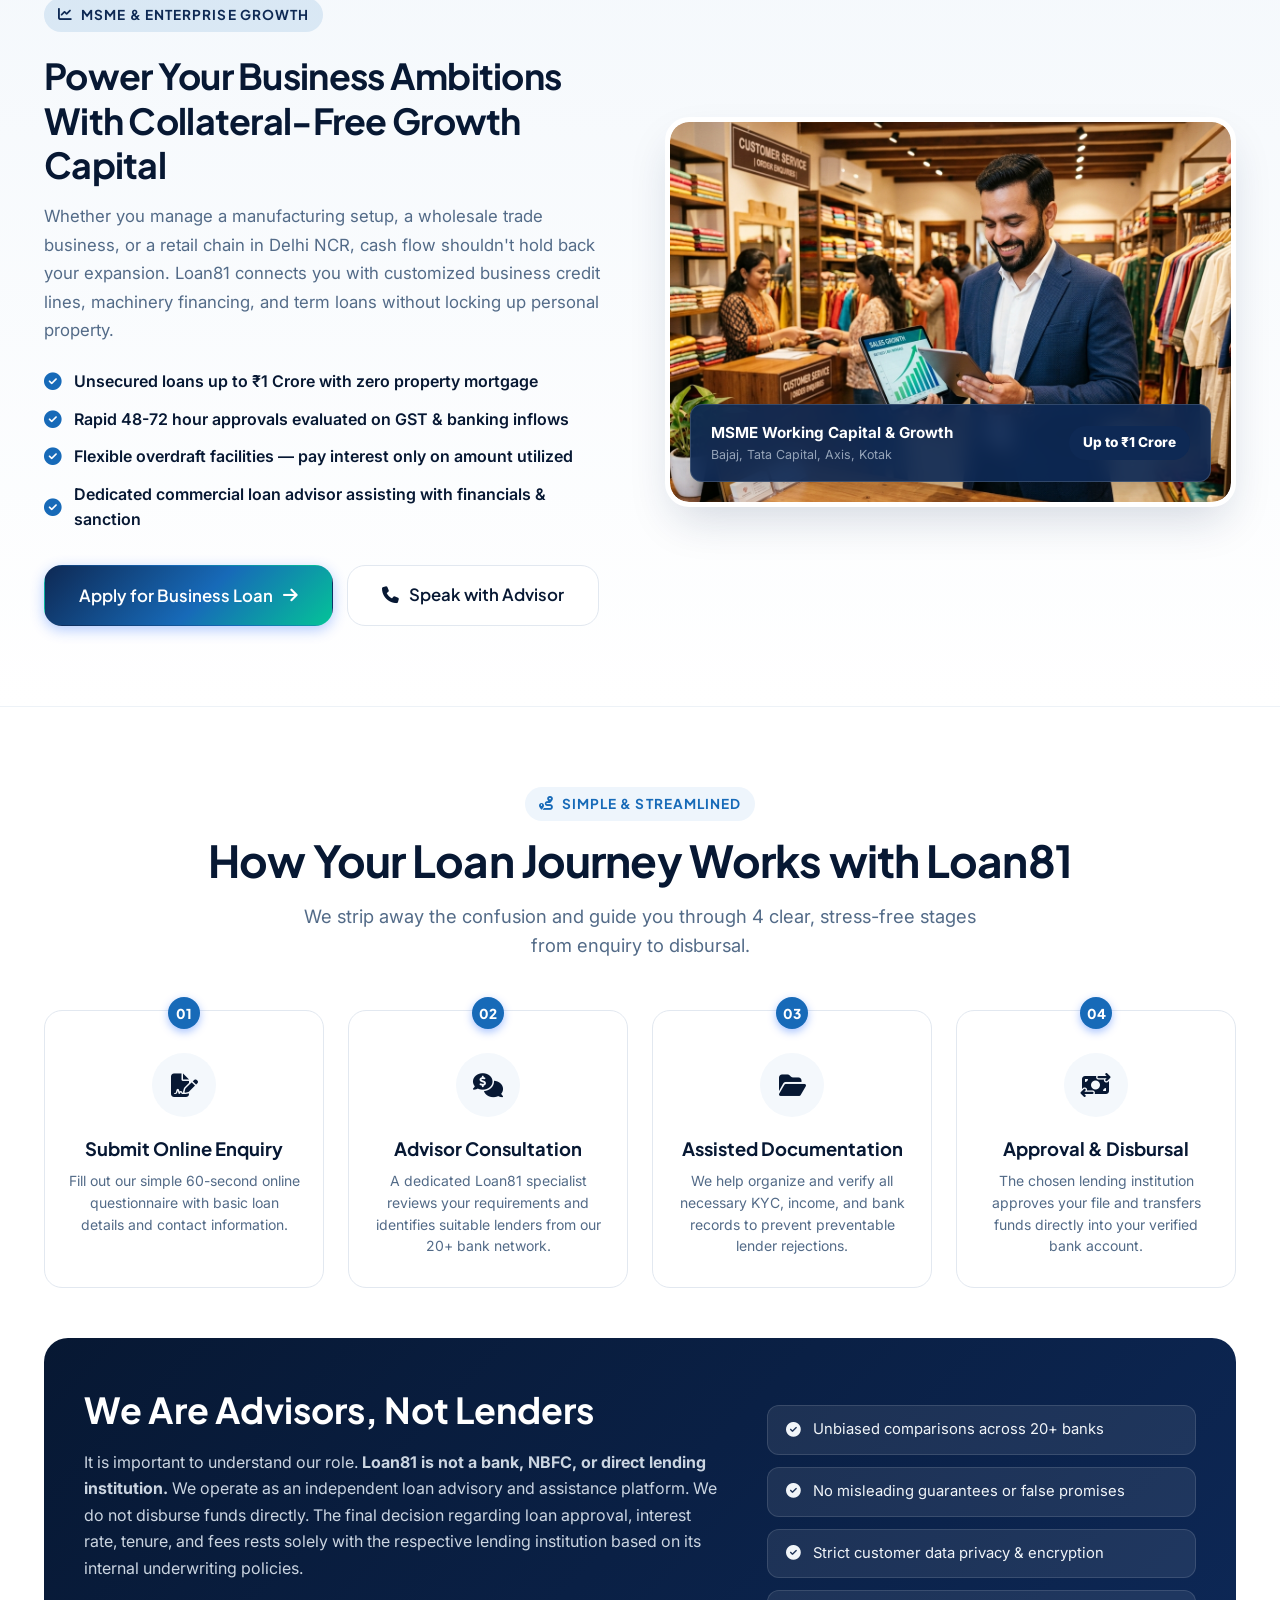
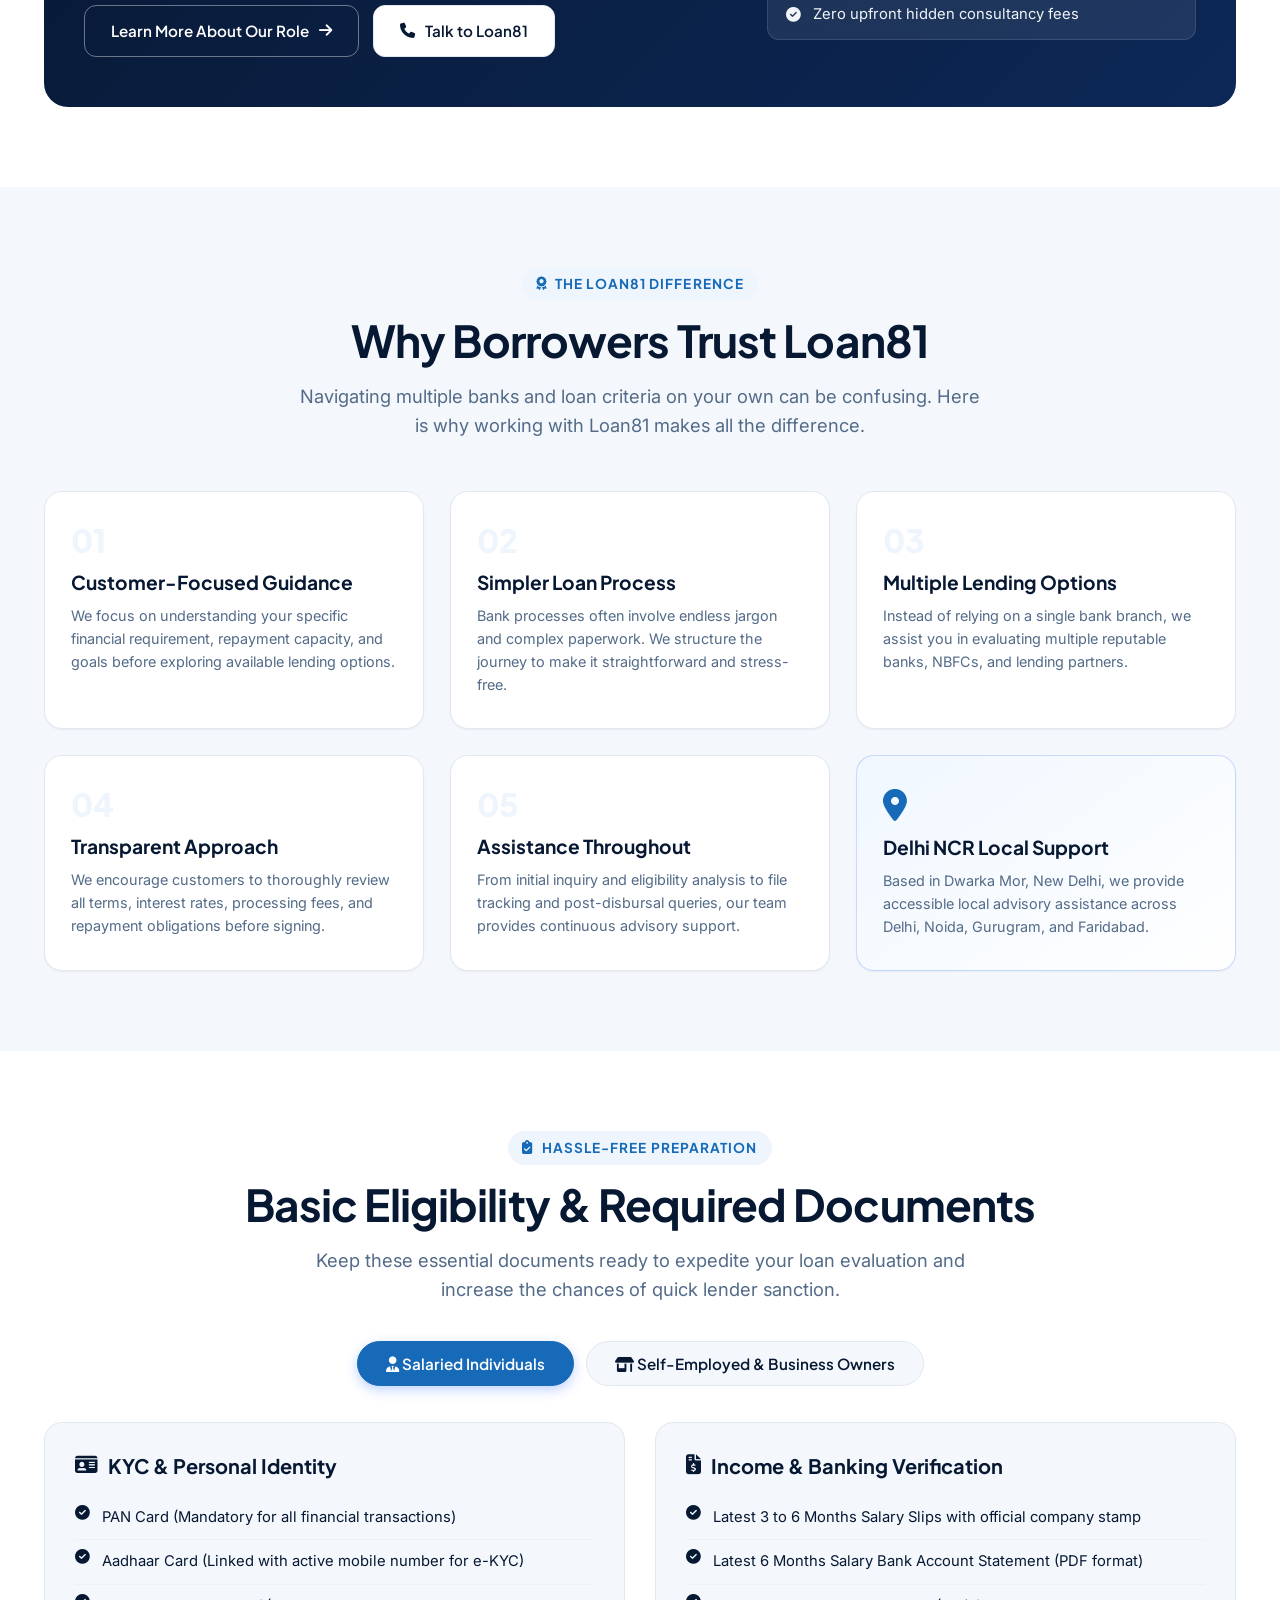
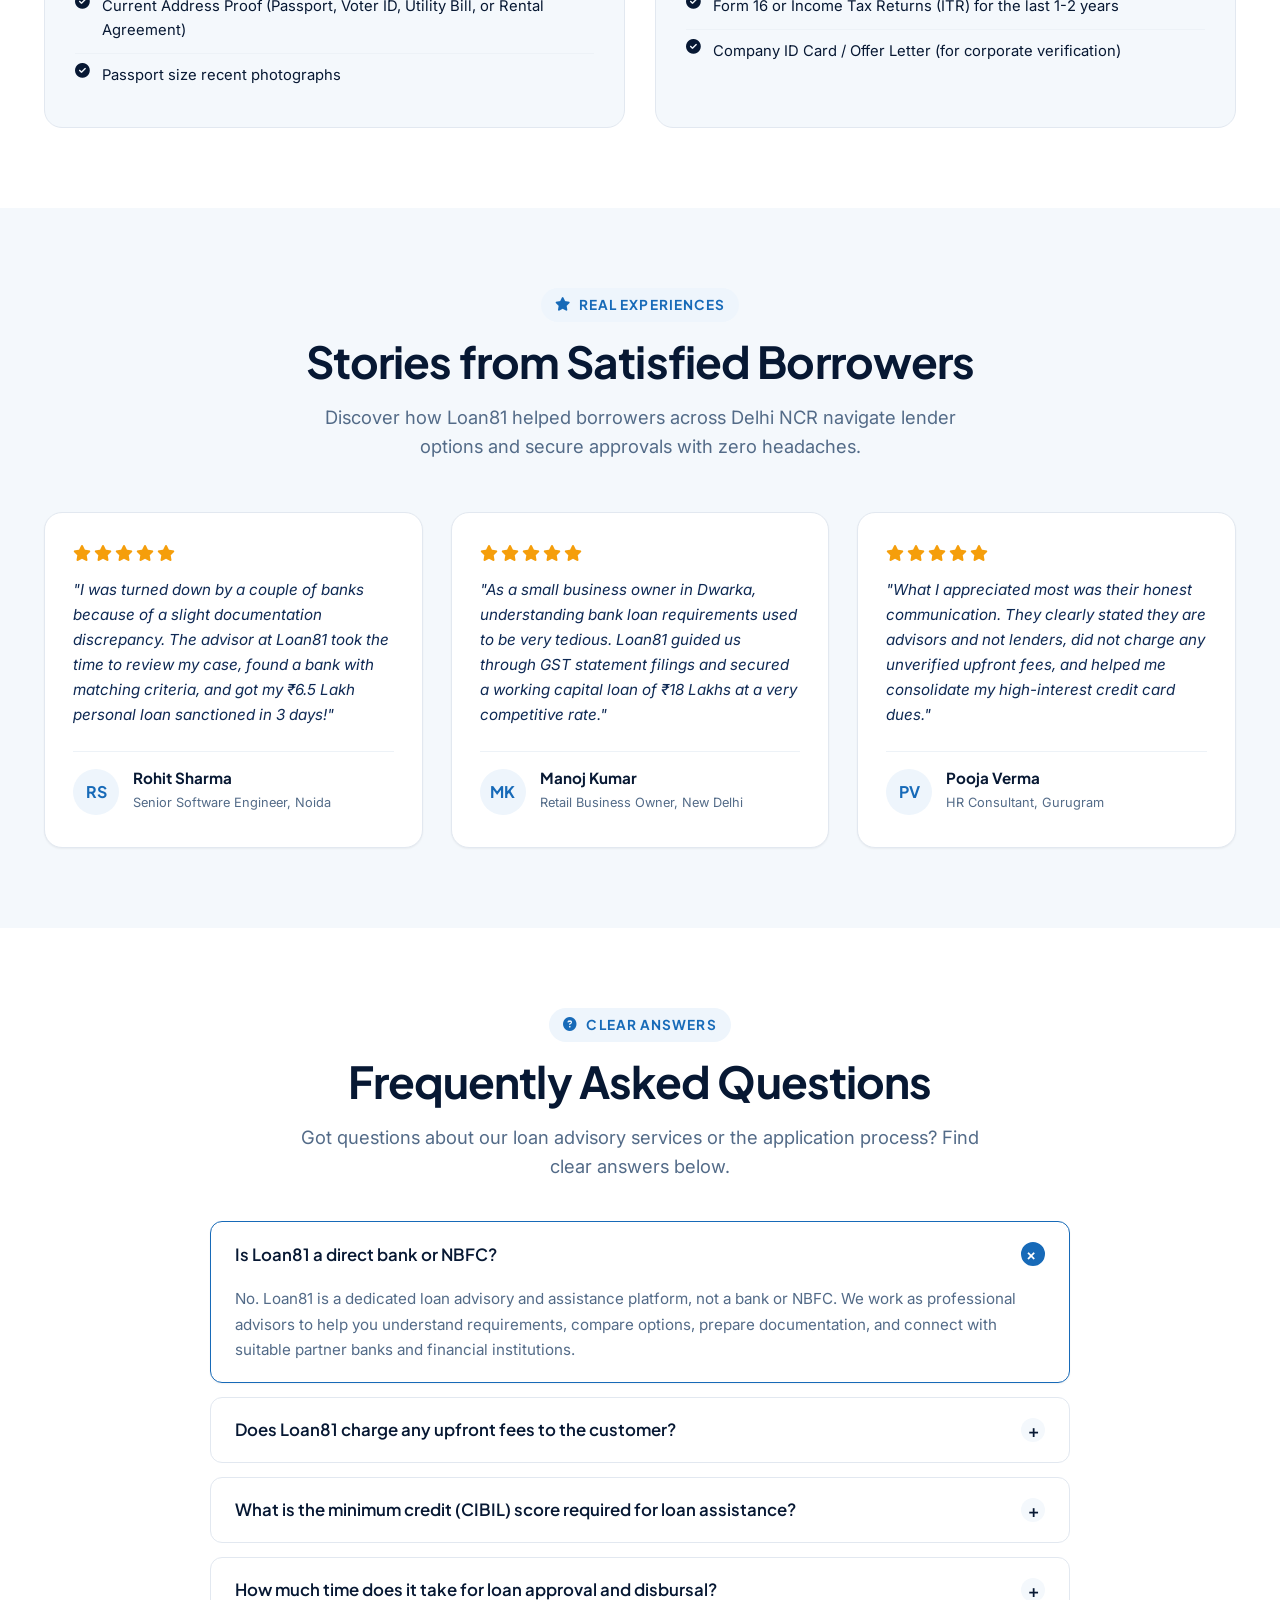
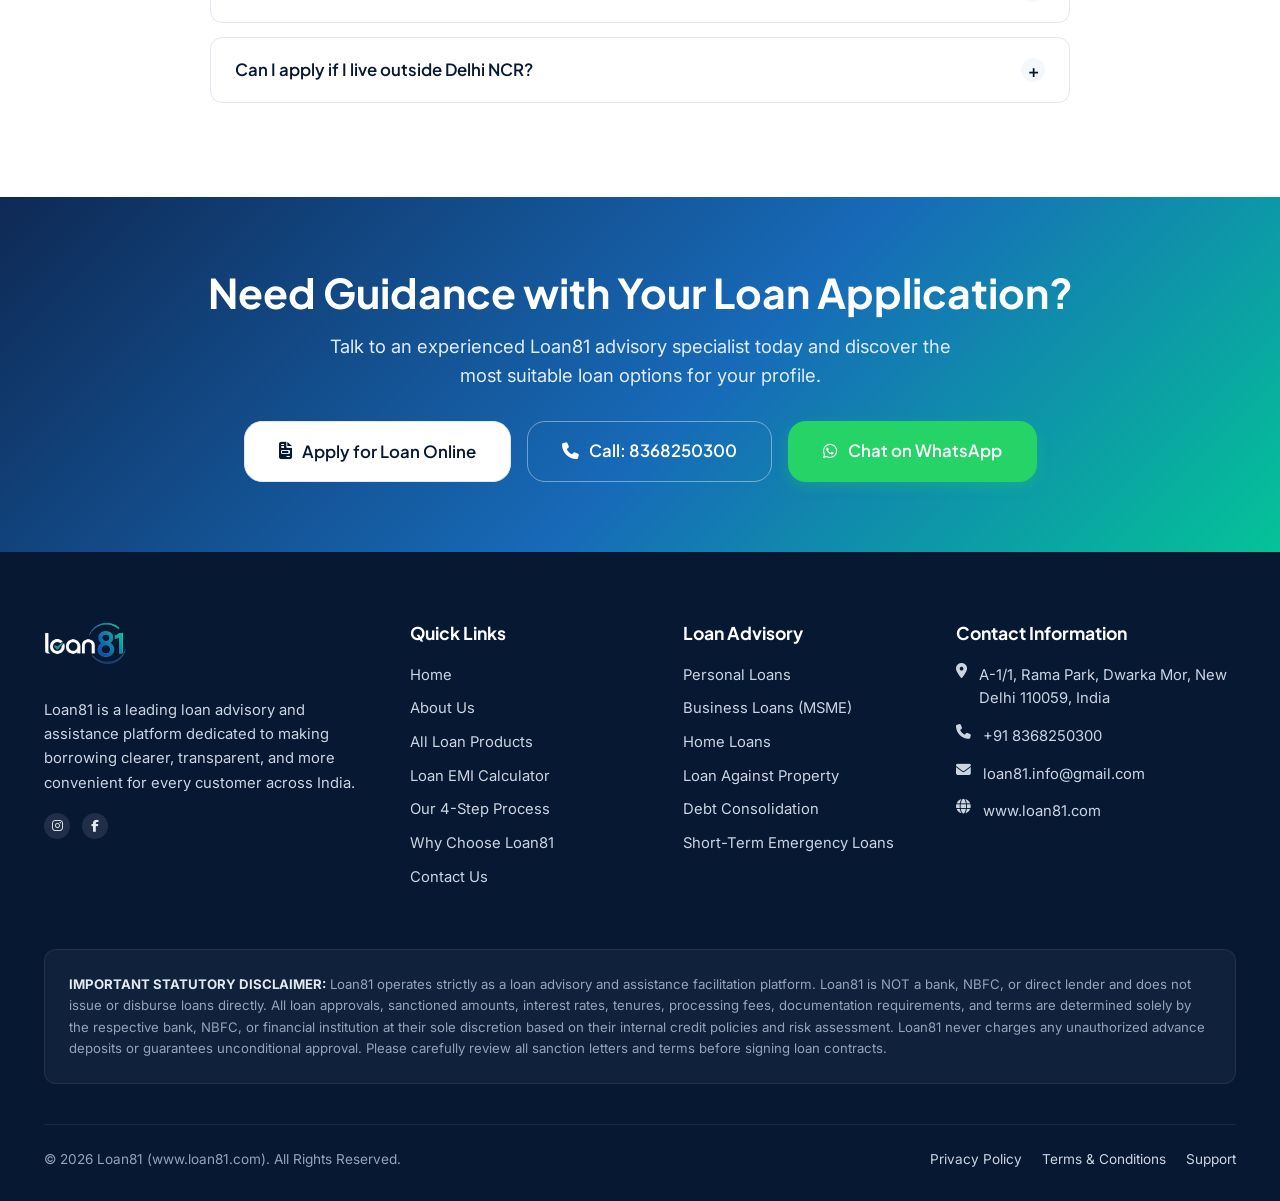
==== commit ffd346e4: "Hide mobile apply on desktop, fix drawer flex padding, and add custom images with responsive grid on" ====
--- a/index.html
+++ b/index.html
@@ -28,7 +28,7 @@
   <link rel="stylesheet" href="https://cdnjs.cloudflare.com/ajax/libs/font-awesome/6.5.1/css/all.min.css">
 
   <!-- Custom Stylesheet -->
-  <link rel="stylesheet" href="css/style.css?v=2.8">
+  <link rel="stylesheet" href="css/style.css?v=3.0">
 </head>
 <body>
 
@@ -1515,6 +1515,6 @@
   </div>
 
   <!-- Master JavaScript -->
-  <script src="js/main.js?v=2.8"></script>
+  <script src="js/main.js?v=3.0"></script>
 </body>
 </html>
--- a/css/style.css
+++ b/css/style.css
@@ -446,6 +446,10 @@
   color: var(--color-navy-dark);
 }
 
+.mobile-header-apply {
+  display: none !important;
+}
+
 /* ==========================================================================
    HERO SECTION & QUICK LEAD FORM
    ========================================================================== */
@@ -2207,26 +2211,30 @@
 }
 
 .drawer-header {
-  padding: 14px 18px;
+  padding: 10px 16px;
+  height: 56px;
   display: flex;
   align-items: center;
   justify-content: space-between;
   border-bottom: 1px solid var(--color-border-light);
-  background: rgba(255, 255, 255, 0.98);
+  background: #ffffff;
+  box-shadow: 0 2px 8px rgba(14, 41, 84, 0.05);
   flex-shrink: 0;
+  z-index: 10;
+  position: relative;
 }
 
 .drawer-logo img {
-  height: 38px !important;
+  height: 36px !important;
   width: auto !important;
-  max-width: 150px !important;
+  max-width: 140px !important;
   object-fit: contain !important;
   display: block;
 }
 
 .drawer-close-btn {
-  width: 36px;
-  height: 36px;
+  width: 34px;
+  height: 34px;
   border-radius: 50%;
   border: 1px solid var(--color-border);
   background: var(--color-bg-subtle);
@@ -2234,7 +2242,7 @@
   display: flex;
   align-items: center;
   justify-content: center;
-  font-size: 1.15rem;
+  font-size: 1.1rem;
   cursor: pointer;
   transition: var(--transition-fast);
 }
@@ -2249,10 +2257,15 @@
   flex: 1;
   overflow-y: auto;
   -webkit-overflow-scrolling: touch;
-  padding: 14px 16px 28px 16px;
+  padding: 16px 14px 95px 14px;
   display: flex;
   flex-direction: column;
-  gap: 14px;
+  gap: 16px;
+  overscroll-behavior: contain;
+}
+
+.drawer-body > * {
+  flex-shrink: 0;
 }
 
 /* 1. Advisor Live Status Card in Drawer */
@@ -2264,10 +2277,11 @@
   display: flex;
   align-items: center;
   gap: 12px;
-  box-shadow: 0 8px 24px rgba(14, 41, 84, 0.22);
+  box-shadow: 0 6px 20px rgba(14, 41, 84, 0.2);
   position: relative;
   overflow: hidden;
   border: 1px solid rgba(255, 255, 255, 0.1);
+  flex-shrink: 0;
 }
 
 .drawer-advisor-card::before {
@@ -2571,11 +2585,13 @@
   background: linear-gradient(135deg, #071833 0%, #0E2954 45%, #176AB8 80%, #04C398 100%);
   color: #ffffff;
   border-radius: var(--radius-lg);
-  padding: 16px 14px;
+  padding: 18px 16px;
   position: relative;
   overflow: hidden;
   box-shadow: 0 10px 30px rgba(14, 41, 84, 0.25);
   border: 1px solid rgba(255, 255, 255, 0.12);
+  flex-shrink: 0;
+  margin: 4px 0;
 }
 
 .drawer-cta-banner::before {
@@ -2654,6 +2670,11 @@
 }
 
 /* 7. Quick Direct Contact Box */
+.drawer-contact-box {
+  flex-shrink: 0;
+  padding-bottom: 24px;
+}
+
 .drawer-contact-btns {
   display: flex;
   flex-direction: column;
@@ -2742,6 +2763,273 @@
   flex-wrap: wrap;
 }
 
+/* ==========================================================================
+   PAGE-SPECIFIC RESPONSIVE CARDS & UTILITY CLASSES
+   ========================================================================== */
+/* 1. About Page Story & Philosophy Showcase Card */
+.about-story-card {
+  display: grid;
+  grid-template-columns: 1fr 1.25fr;
+  gap: 36px;
+  align-items: center;
+  margin: 36px 0;
+  background: var(--color-bg-subtle);
+  border-radius: var(--radius-xl);
+  padding: 32px;
+  border: 1px solid var(--color-border);
+}
+
+.story-img-box {
+  position: relative;
+  border-radius: var(--radius-lg);
+  overflow: hidden;
+  box-shadow: var(--shadow-md);
+  border: 3px solid #fff;
+}
+
+.story-img-box img {
+  width: 100%;
+  height: 280px;
+  object-fit: cover;
+  display: block;
+}
+
+.story-img-badge {
+  position: absolute;
+  bottom: 12px;
+  left: 12px;
+  right: 12px;
+  background: rgba(14, 41, 84, 0.92);
+  backdrop-filter: blur(8px);
+  -webkit-backdrop-filter: blur(8px);
+  color: #fff;
+  border-radius: var(--radius-sm);
+  padding: 8px 14px;
+  font-size: 0.825rem;
+  font-weight: 600;
+  display: flex;
+  align-items: center;
+  gap: 8px;
+}
+
+.story-badges-row {
+  display: flex;
+  gap: 16px;
+  font-size: 0.85rem;
+  font-weight: 700;
+  color: var(--color-primary-navy);
+  margin-top: 14px;
+  flex-wrap: wrap;
+}
+
+.about-what-we-do-box {
+  background: var(--color-white);
+  border-radius: var(--radius-xl);
+  padding: 40px;
+  border: 1px solid var(--color-border);
+  box-shadow: var(--shadow-sm);
+  margin-bottom: 40px;
+}
+
+/* 2. Services Page Deep Dive Cards (Desktop & Mobile Optimized) */
+.service-deepdive-card {
+  background: var(--color-white);
+  border: 1px solid var(--color-border);
+  border-radius: var(--radius-xl);
+  padding: 36px;
+  margin-bottom: 36px;
+  box-shadow: 0 4px 20px rgba(14, 41, 84, 0.05);
+  transition: transform var(--transition-fast), box-shadow var(--transition-fast);
+}
+
+.service-deepdive-card:hover {
+  box-shadow: 0 10px 30px rgba(14, 41, 84, 0.08);
+}
+
+.service-card-grid {
+  display: grid;
+  grid-template-columns: 1.1fr 1fr;
+  gap: 36px;
+  align-items: center;
+}
+
+.service-card-grid.reverse {
+  grid-template-columns: 1fr 1.1fr;
+}
+
+.service-media-wrap {
+  position: relative;
+  border-radius: var(--radius-lg);
+  overflow: hidden;
+  box-shadow: 0 6px 20px rgba(14, 41, 84, 0.1);
+  border: 3px solid #ffffff;
+  height: 330px;
+}
+
+.service-media-wrap img {
+  width: 100%;
+  height: 100%;
+  object-fit: cover;
+  object-position: center;
+  display: block;
+  transition: transform 0.4s ease;
+}
+
+.service-deepdive-card:hover .service-media-wrap img {
+  transform: scale(1.03);
+}
+
+.service-media-badge {
+  position: absolute;
+  bottom: 12px;
+  left: 12px;
+  right: 12px;
+  background: rgba(14, 41, 84, 0.92);
+  backdrop-filter: blur(8px);
+  -webkit-backdrop-filter: blur(8px);
+  color: #ffffff;
+  border-radius: var(--radius-sm);
+  padding: 8px 12px;
+  font-size: 0.8rem;
+  font-weight: 700;
+  display: flex;
+  align-items: center;
+  gap: 8px;
+  border: 1px solid rgba(255, 255, 255, 0.15);
+  box-shadow: 0 4px 12px rgba(0, 0, 0, 0.2);
+}
+
+.service-media-badge i {
+  color: var(--color-teal-accent);
+  font-size: 0.9rem;
+}
+
+.service-header-box {
+  display: flex;
+  align-items: center;
+  gap: 14px;
+  margin-bottom: 14px;
+}
+
+.service-header-icon {
+  width: 52px;
+  height: 52px;
+  border-radius: var(--radius-md);
+  background: var(--color-primary-light);
+  color: var(--color-primary-blue);
+  display: flex;
+  align-items: center;
+  justify-content: center;
+  font-size: 1.5rem;
+  flex-shrink: 0;
+}
+
+.service-header-titles h2 {
+  font-size: 1.65rem;
+  margin-bottom: 2px;
+  color: var(--color-primary-navy);
+}
+
+.service-header-titles span {
+  font-size: 0.86rem;
+  color: var(--color-primary-blue);
+  font-weight: 600;
+  display: block;
+}
+
+.service-desc {
+  color: var(--color-text-muted);
+  font-size: 0.98rem;
+  line-height: 1.65;
+  margin-bottom: 18px;
+}
+
+.service-spec-grid {
+  display: grid;
+  grid-template-columns: 1fr 1fr;
+  gap: 12px;
+  margin-bottom: 22px;
+}
+
+.service-spec-item {
+  background: var(--color-bg-subtle);
+  padding: 12px 14px;
+  border-radius: var(--radius-md);
+  border-left: 3px solid var(--color-primary-blue);
+  border-top: 1px solid var(--color-border-light);
+  border-right: 1px solid var(--color-border-light);
+  border-bottom: 1px solid var(--color-border-light);
+}
+
+.service-spec-item strong {
+  display: block;
+  font-size: 0.74rem;
+  color: var(--color-text-muted);
+  text-transform: uppercase;
+  letter-spacing: 0.04em;
+  margin-bottom: 2px;
+}
+
+.service-spec-item span {
+  font-size: 1rem;
+  font-weight: 700;
+  color: var(--color-navy-dark);
+}
+
+.service-cta-row {
+  display: flex;
+  gap: 14px;
+  flex-wrap: wrap;
+}
+
+/* 3. Contact Page Cards */
+.contact-form-card {
+  background: var(--color-white);
+  border: 1px solid var(--color-border);
+  border-radius: var(--radius-xl);
+  padding: 40px;
+  box-shadow: var(--shadow-sm);
+}
+
+.contact-form-row {
+  display: grid;
+  grid-template-columns: 1fr 1fr;
+  gap: 16px;
+  margin-bottom: 16px;
+}
+
+.about-disclaimer-box {
+  background: linear-gradient(135deg, var(--color-navy-dark), #102a5c);
+  color: var(--color-white);
+  border-radius: var(--radius-xl);
+  padding: 40px;
+  margin-bottom: 40px;
+}
+
+.about-commitment-box {
+  background: var(--color-white);
+  border: 2px solid var(--color-primary-blue);
+  border-radius: var(--radius-xl);
+  padding: 36px;
+  margin-bottom: 50px;
+}
+
+.about-cta-box {
+  text-align: center;
+  background: var(--color-bg-subtle);
+  padding: 40px;
+  border-radius: var(--radius-xl);
+  border: 1px solid var(--color-border);
+}
+
+.calc-info-card {
+  margin-top: 40px;
+  background: var(--color-white);
+  border: 1px solid var(--color-border);
+  border-radius: var(--radius-lg);
+  padding: 30px;
+}
+
 .hero-quick-form-grid {
   display: grid;
   grid-template-columns: 1.2fr 1.3fr 1fr 1fr 1.1fr;
@@ -2822,18 +3110,21 @@
     display: flex;
     align-items: center;
     justify-content: center;
-    width: 38px;
-    height: 38px;
+    width: 36px;
+    height: 36px;
     border-radius: var(--radius-sm);
     background: var(--color-bg-subtle);
     border: 1px solid var(--color-border);
     color: var(--color-primary-navy);
+    cursor: pointer;
   }
   .mobile-header-apply {
     display: inline-flex !important;
     align-items: center;
+    justify-content: center;
     gap: 6px;
-    padding: 7px 14px;
+    height: 36px;
+    padding: 0 14px;
     font-size: 0.8rem;
     font-weight: 700;
     border-radius: var(--radius-full);
@@ -2898,6 +3189,18 @@
   .hero-quick-form-grid > div:last-child {
     grid-column: span 2;
   }
+  .service-card-grid,
+  .service-card-grid.reverse {
+    grid-template-columns: 1fr !important;
+    gap: 24px !important;
+  }
+  .service-media-wrap {
+    order: -1;
+    height: 240px !important;
+  }
+  .service-media-wrap img {
+    height: 240px !important;
+  }
 }
 
 /* 4. Tablets Portrait & Medium Screens (max-width: 768px) */
@@ -2905,15 +3208,61 @@
   body {
     padding-bottom: 60px;
   }
+  .header-inner {
+    height: 58px;
+  }
   .mobile-bottom-bar {
     display: block;
   }
+  .floating-whatsapp,
   .whatsapp-floating-btn {
-    bottom: 76px !important;
-    right: 16px !important;
-    width: 48px !important;
-    height: 48px !important;
-    font-size: 1.4rem !important;
+    bottom: 74px !important;
+    right: 14px !important;
+    width: 44px !important;
+    height: 44px !important;
+    font-size: 1.35rem !important;
+  }
+  .floating-whatsapp .badge {
+    top: -3px !important;
+    right: -3px !important;
+    font-size: 0.58rem !important;
+    padding: 1px 5px !important;
+  }
+  .about-story-card {
+    grid-template-columns: 1fr !important;
+    gap: 20px !important;
+    padding: 20px 16px !important;
+    margin: 24px 0 !important;
+  }
+  .story-img-box img {
+    height: 200px !important;
+  }
+  .about-what-we-do-box {
+    padding: 22px 16px !important;
+    margin-bottom: 24px !important;
+  }
+  .about-disclaimer-box {
+    padding: 22px 16px !important;
+    margin-bottom: 24px !important;
+  }
+  .about-commitment-box {
+    padding: 22px 16px !important;
+    margin-bottom: 28px !important;
+  }
+  .about-cta-box {
+    padding: 24px 16px !important;
+  }
+  .service-deepdive-card {
+    padding: 20px 16px !important;
+    margin-bottom: 24px !important;
+  }
+  .contact-form-card,
+  .contact-info-card {
+    padding: 22px 16px !important;
+  }
+  .calc-info-card {
+    padding: 20px 16px !important;
+    margin-top: 24px !important;
   }
   .hero-rates-bar {
     grid-template-columns: 1fr;
@@ -3086,6 +3435,23 @@
     height: 38px !important;
   }
   .header-inner {
-    height: 64px;
-  }
-}
+    height: 58px;
+  }
+  .contact-form-row {
+    grid-template-columns: 1fr !important;
+    gap: 12px !important;
+  }
+  .service-media-wrap {
+    height: 190px !important;
+  }
+  .service-media-wrap img {
+    height: 190px !important;
+  }
+  .service-spec-grid {
+    grid-template-columns: 1fr !important;
+    gap: 8px !important;
+  }
+  .service-header-titles h2 {
+    font-size: 1.35rem !important;
+  }
+}
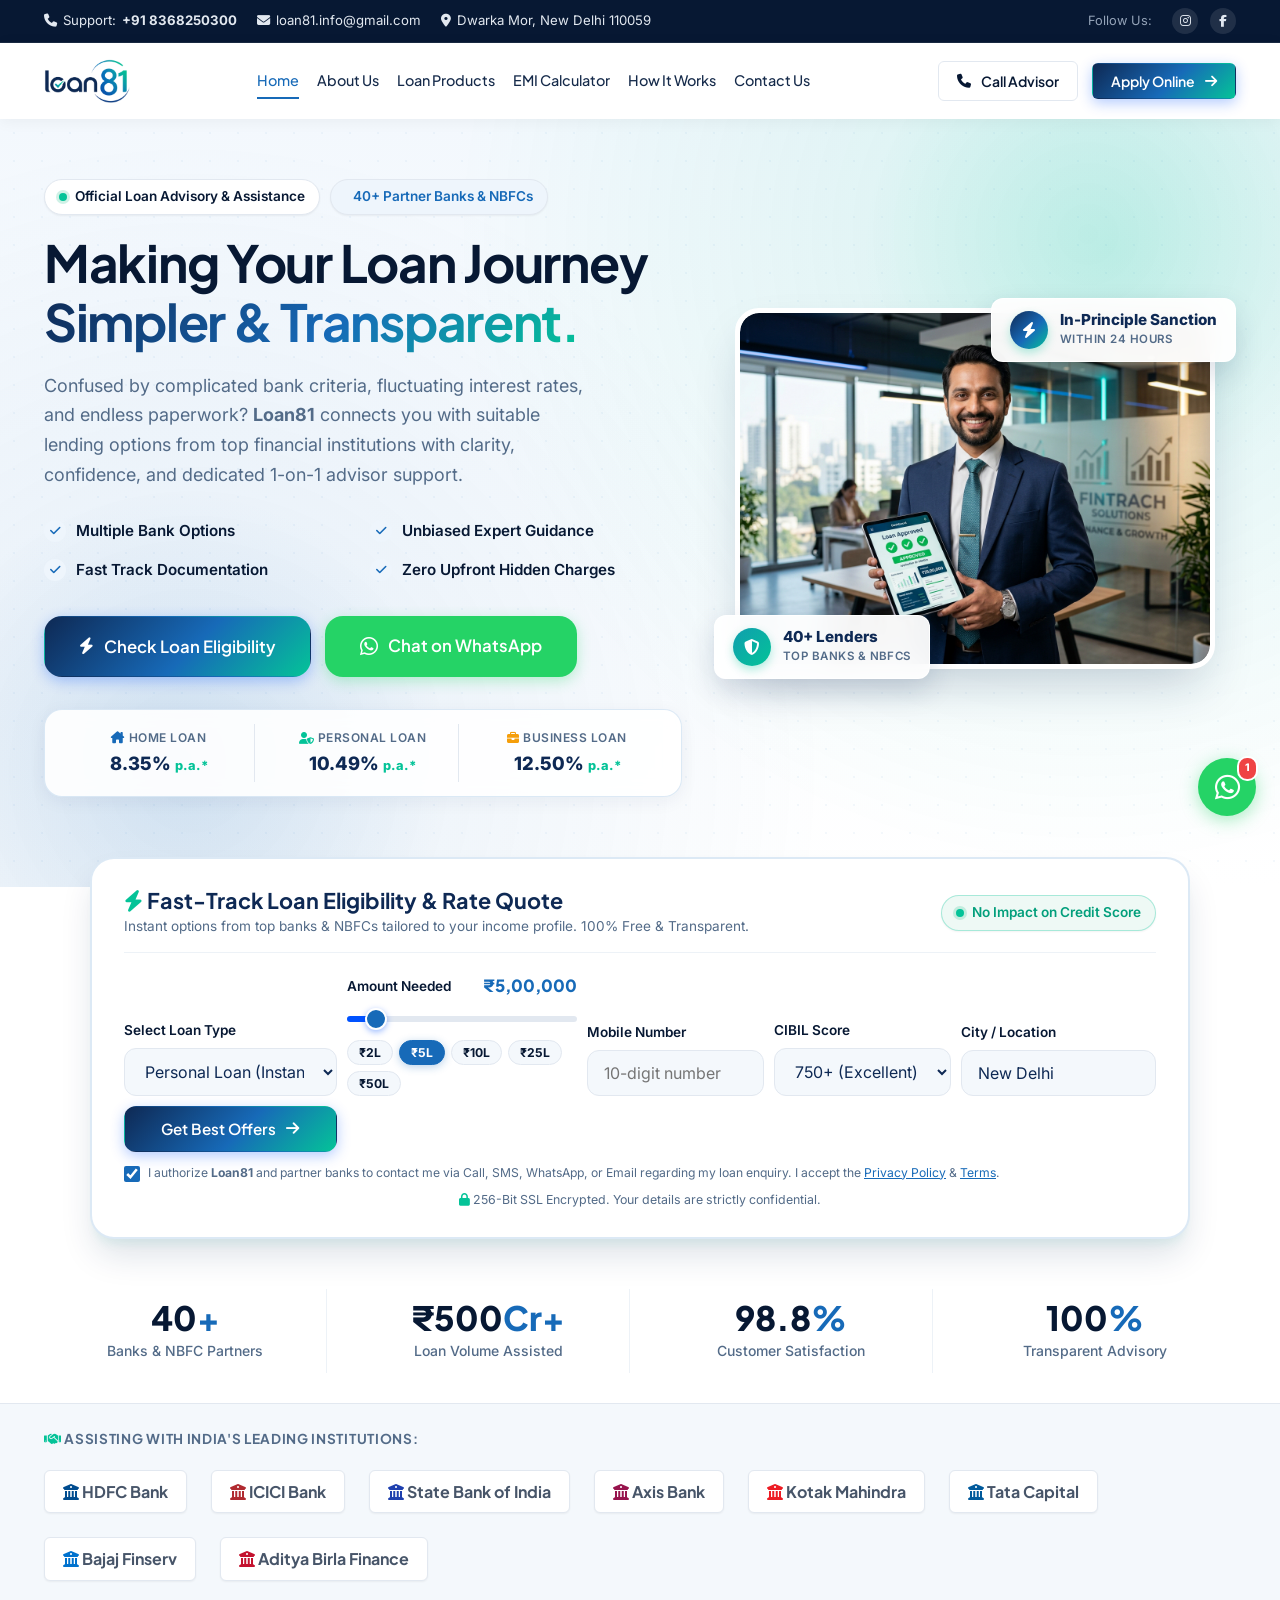
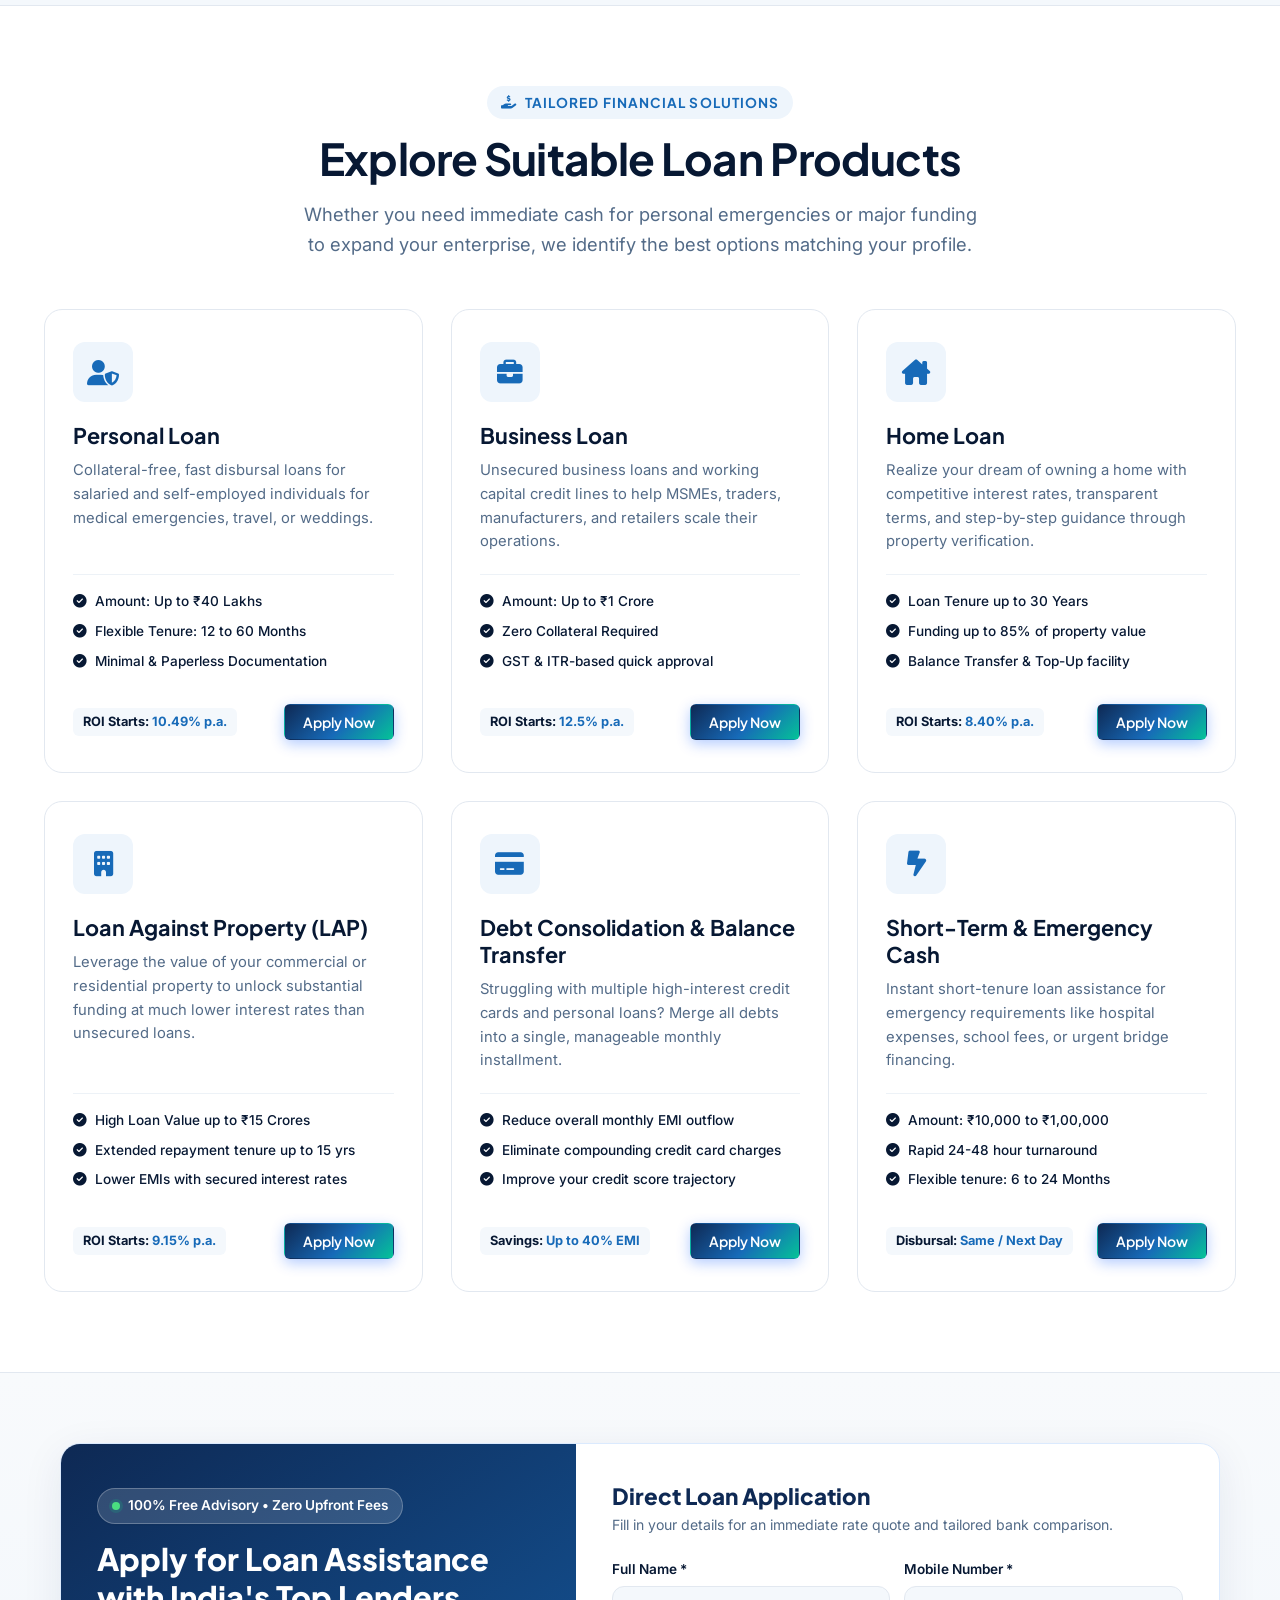
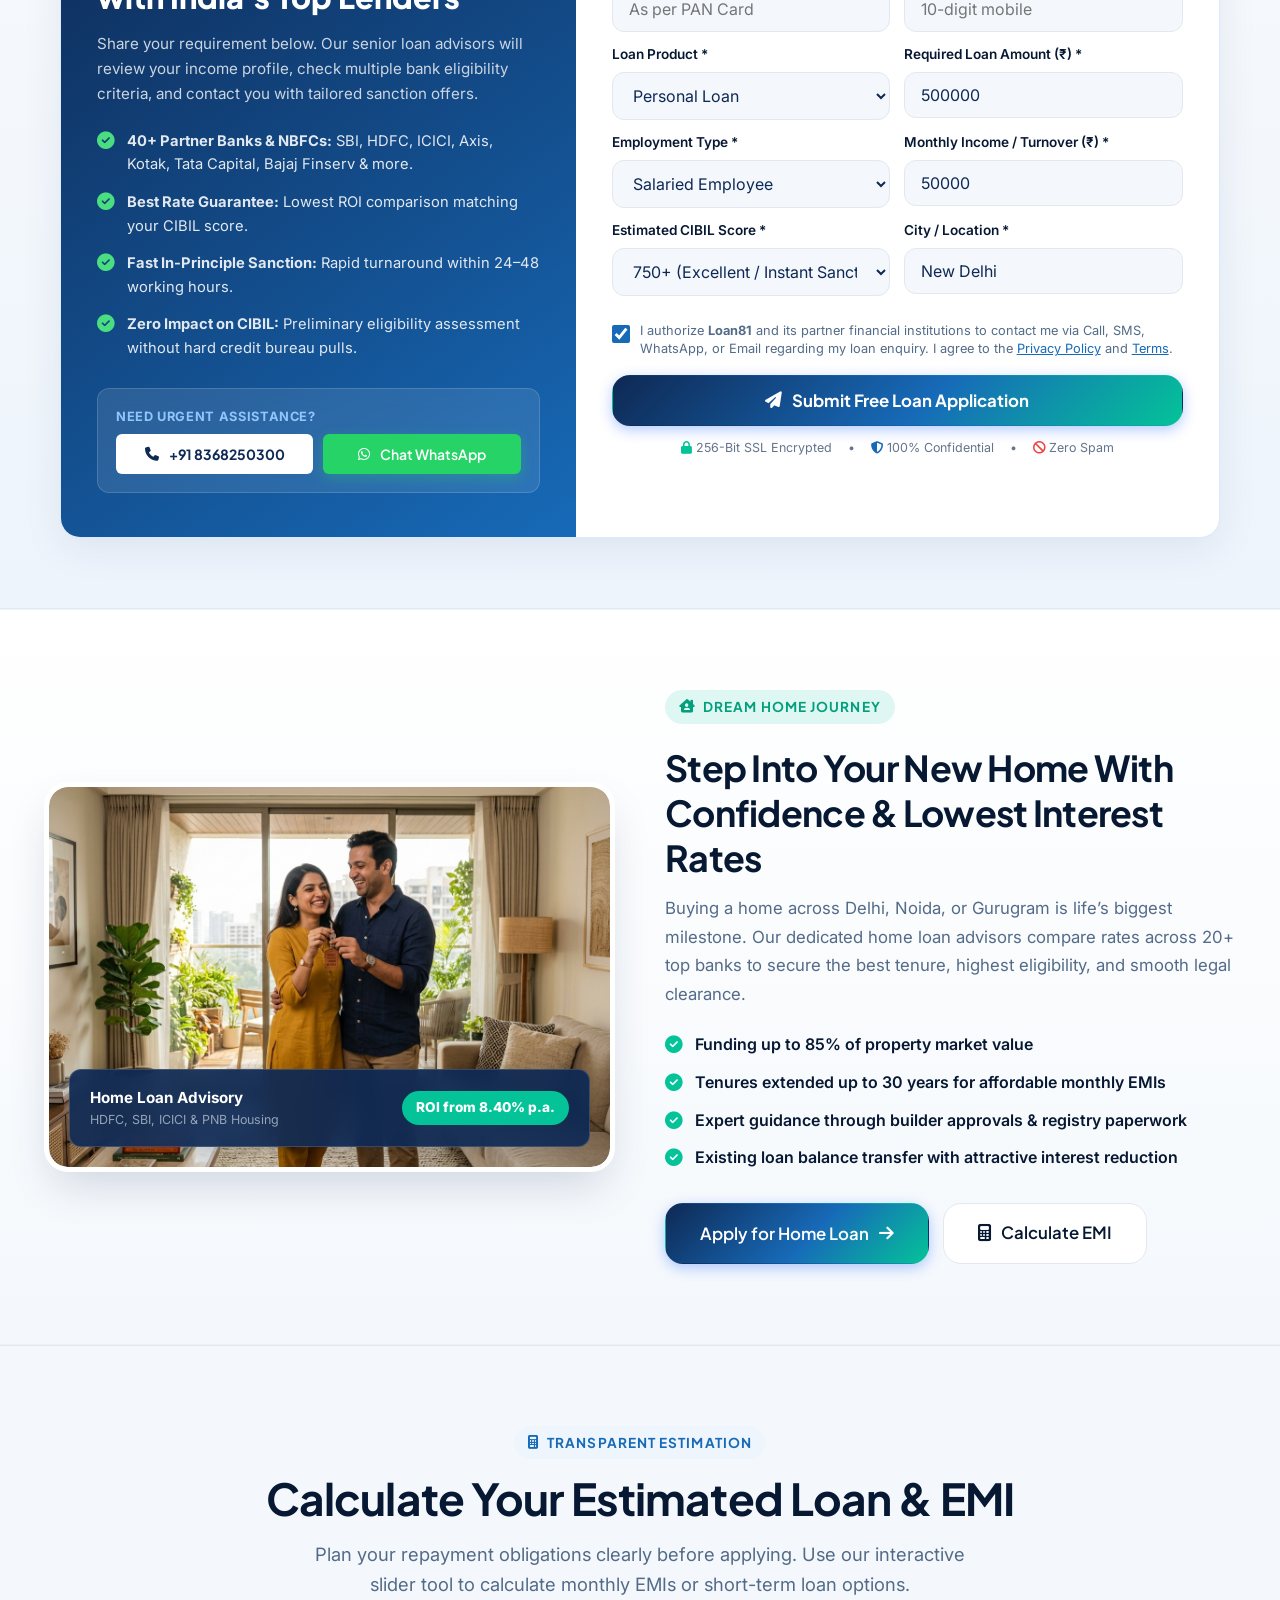
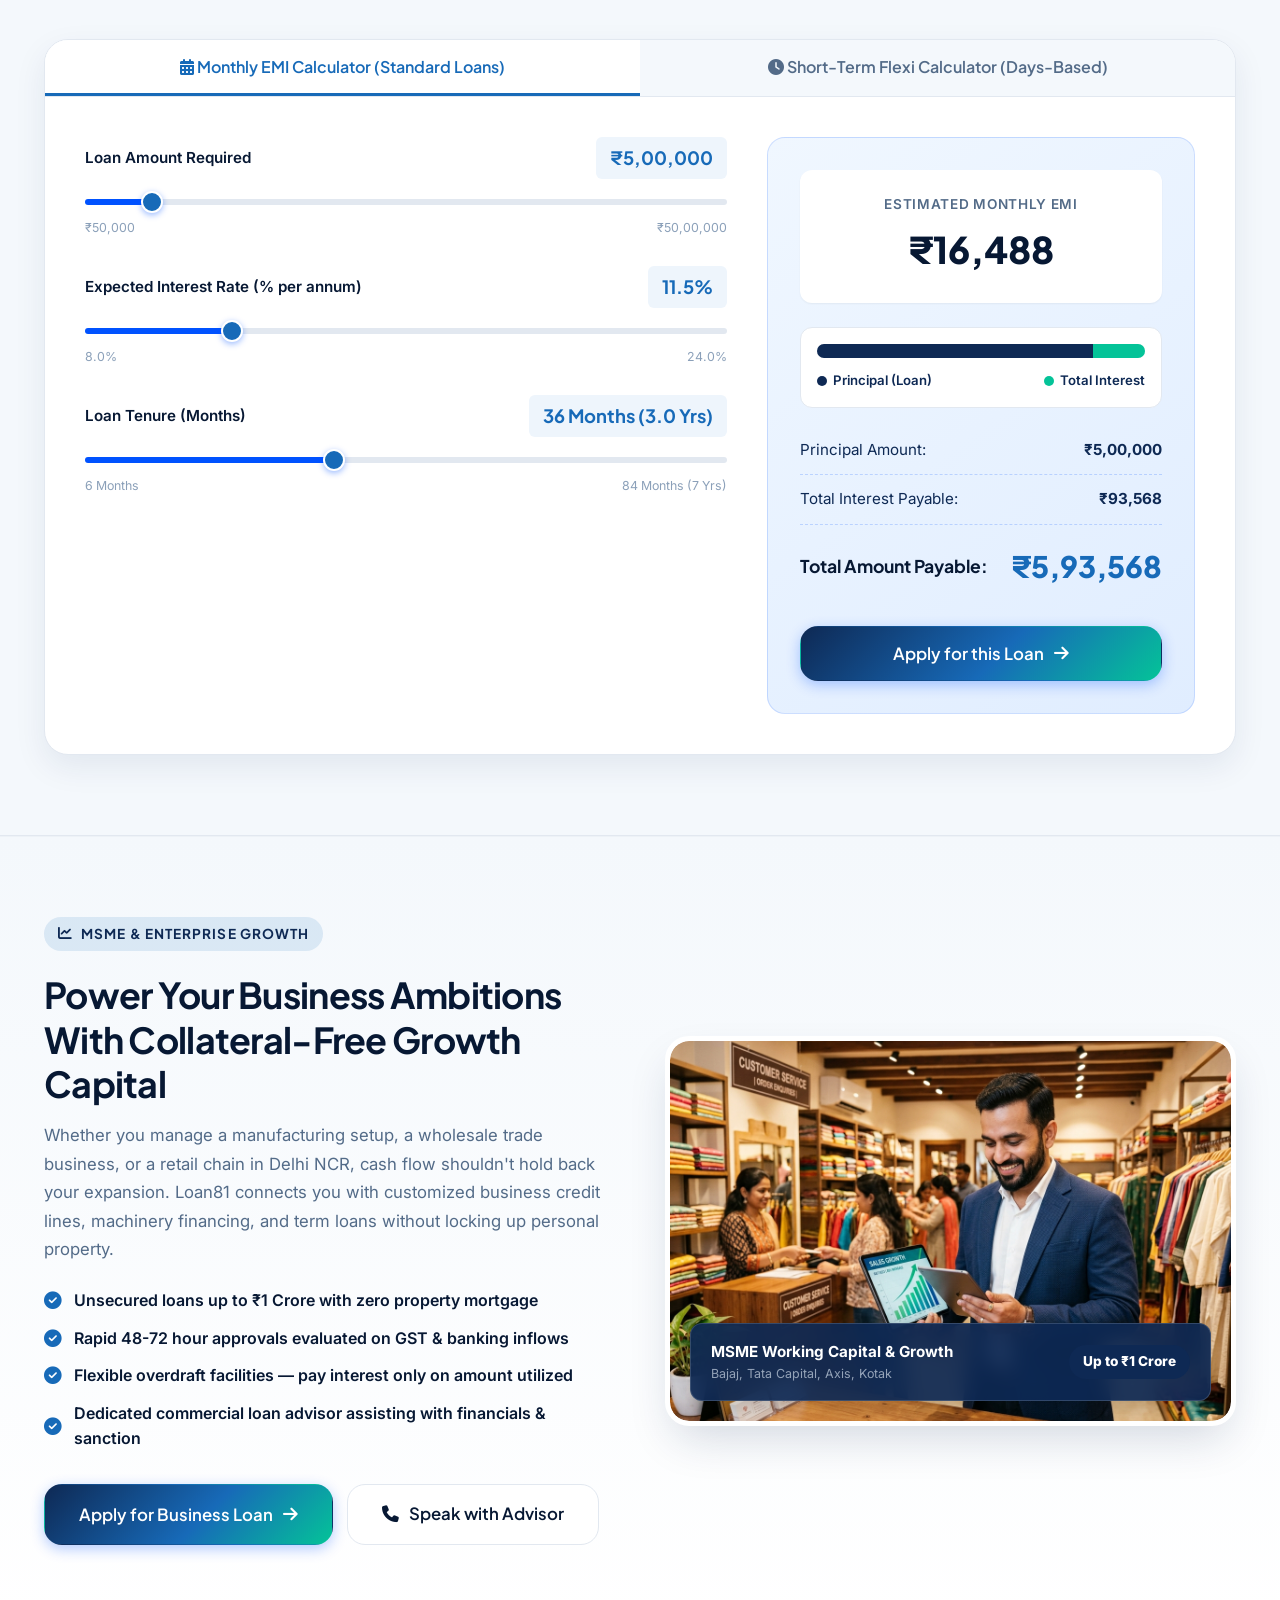
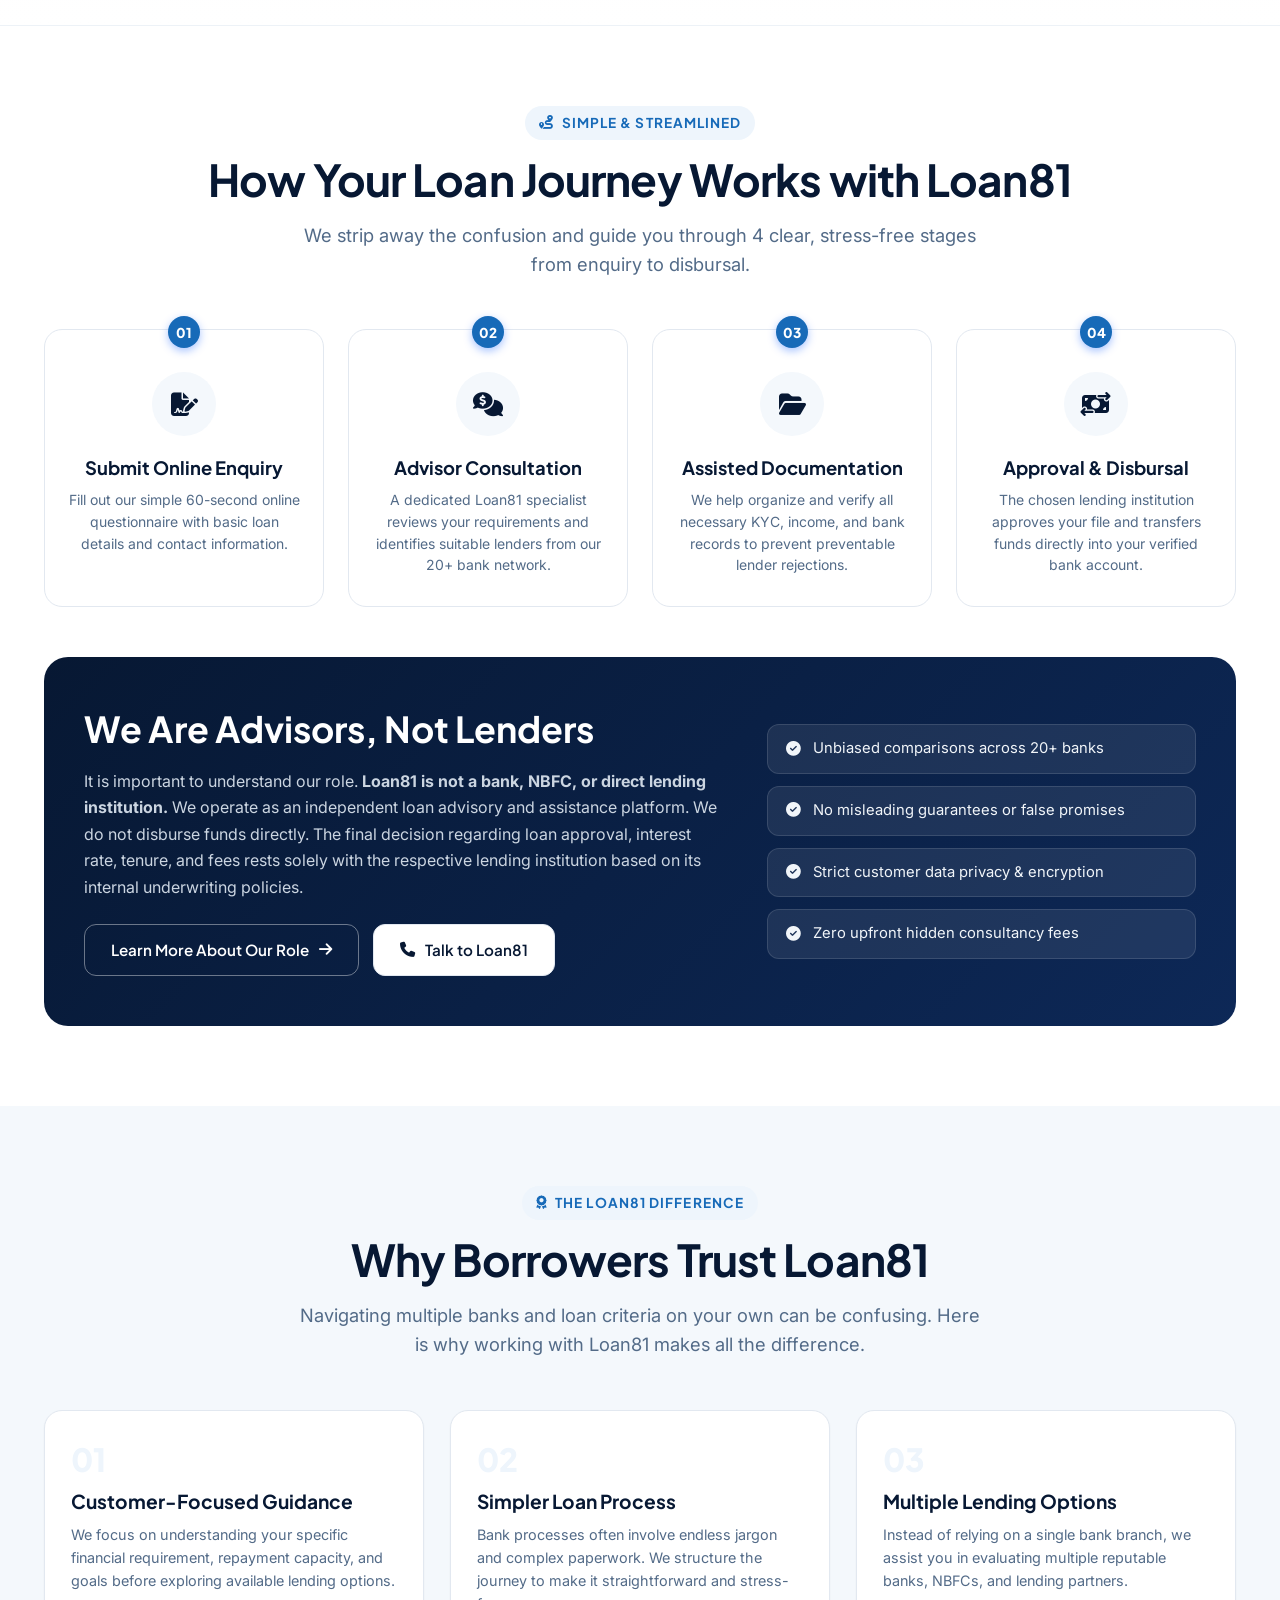
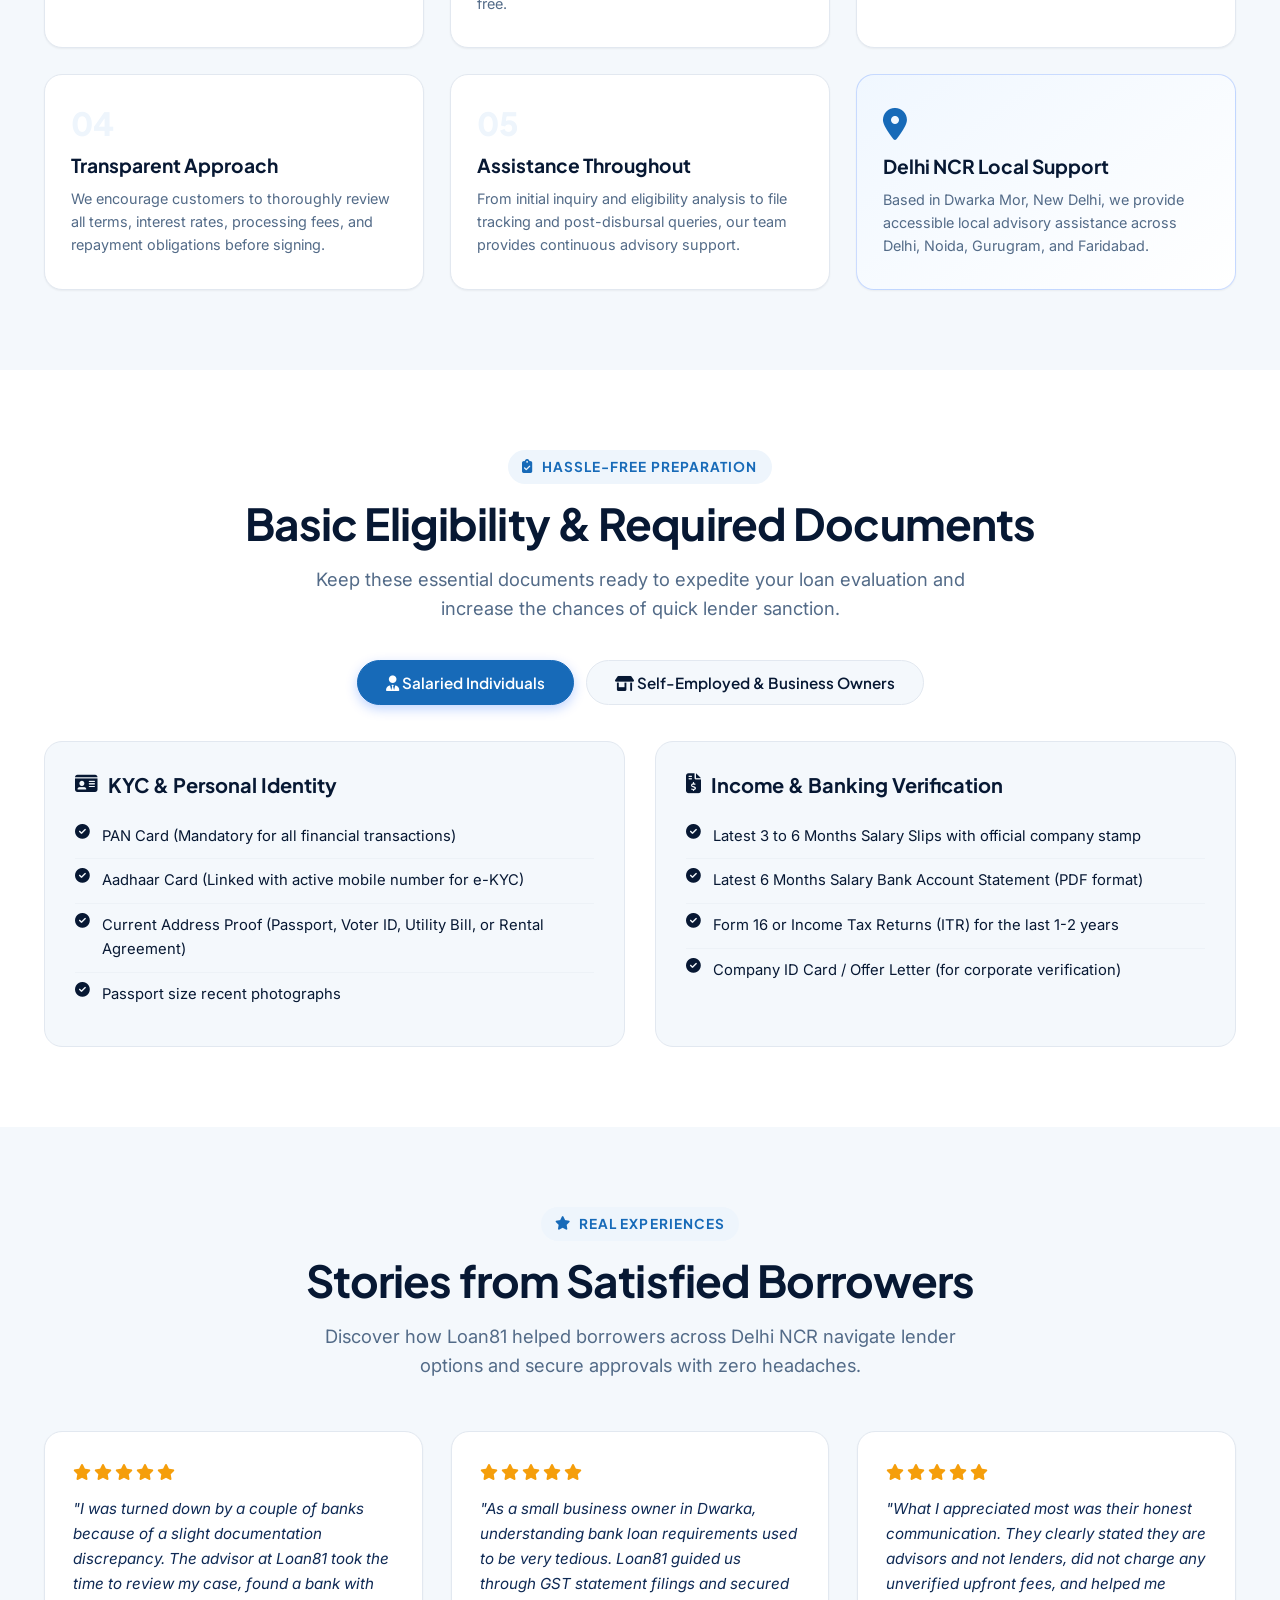
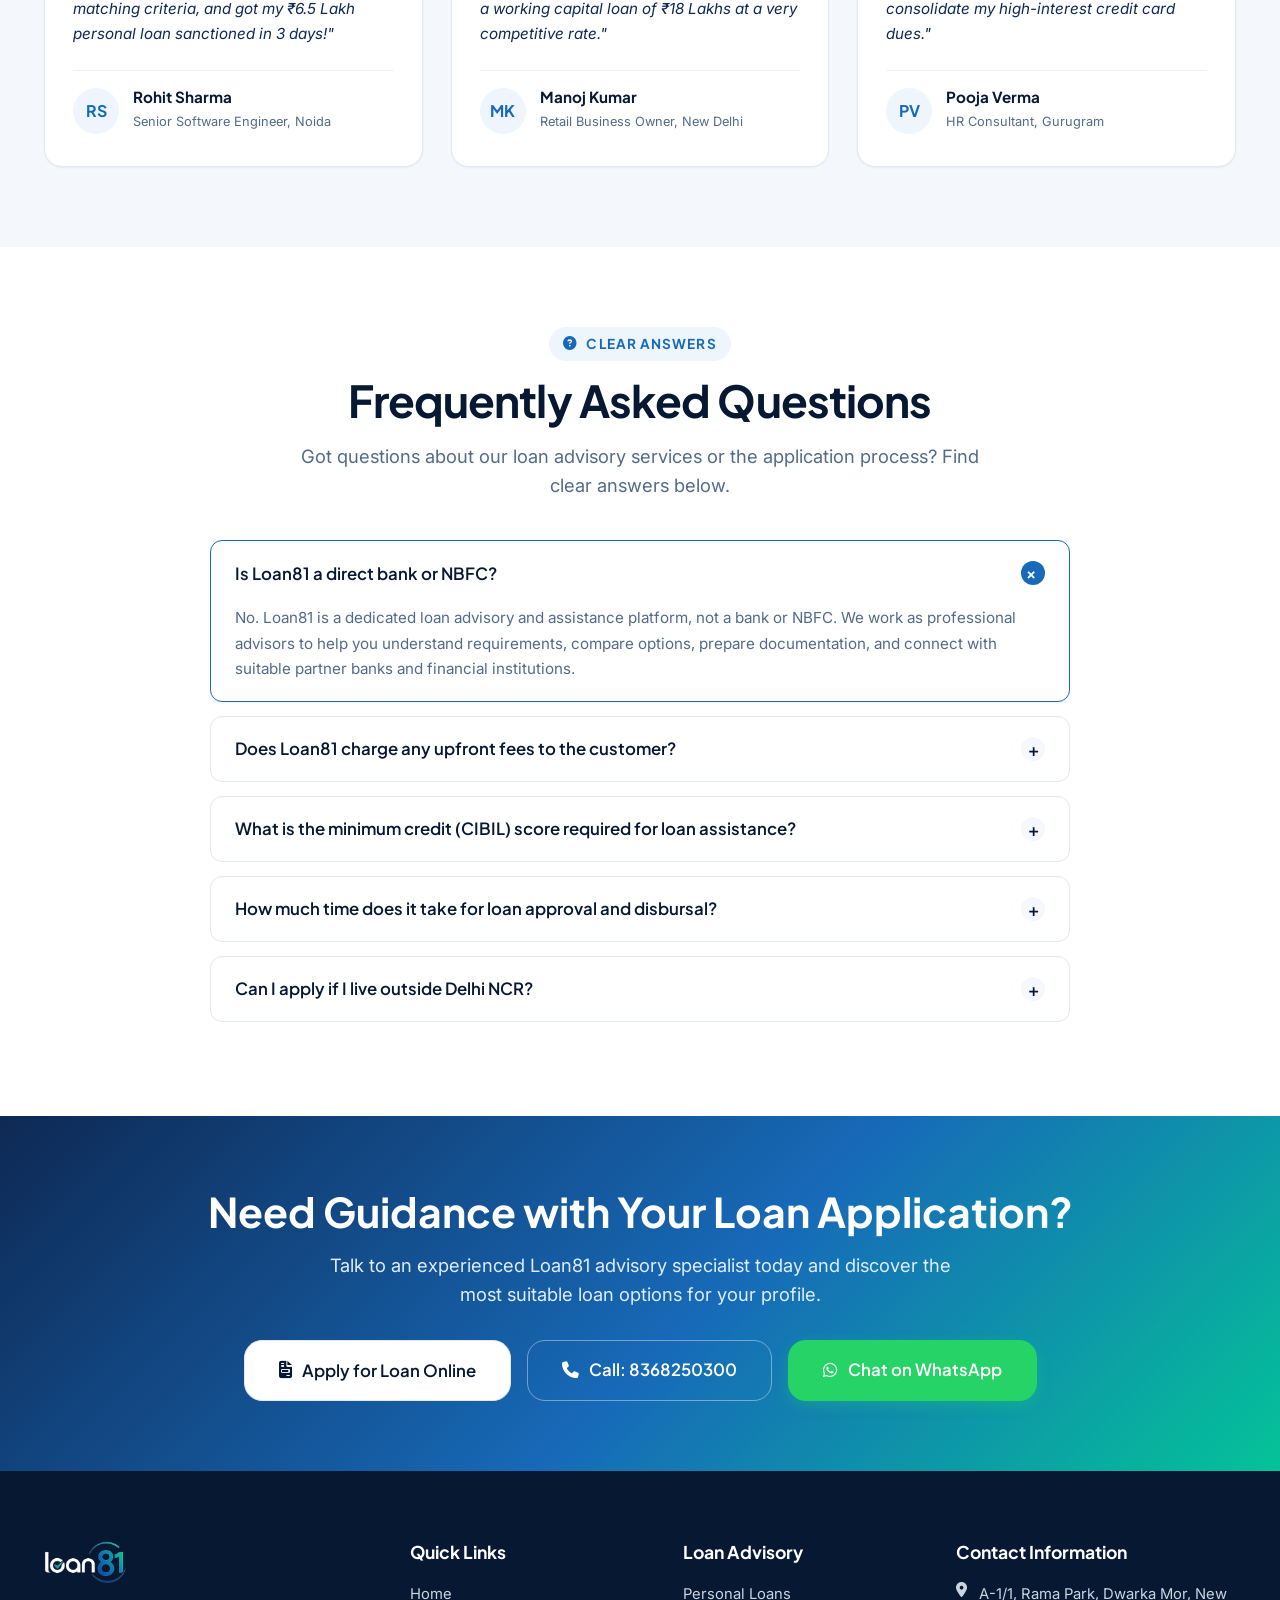
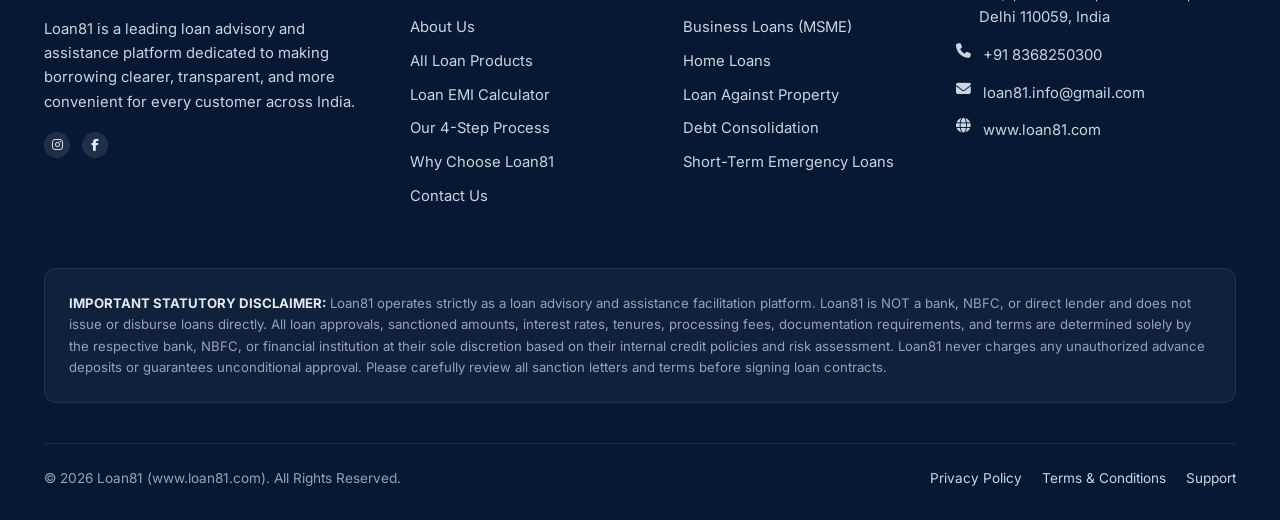
==== commit f30411d9: "Add 16-section Privacy Policy with Google Ads compliance, CIBIL score tracking, default-checked cons" ====
--- a/index.html
+++ b/index.html
@@ -88,7 +88,7 @@
           <a href="tel:8368250300" class="btn btn-secondary btn-sm" style="display: inline-flex;">
             <i class="fa-solid fa-phone"></i> Call Advisor
           </a>
-          <button type="button" class="btn btn-primary btn-sm open-lead-modal" data-loan-type="Personal Loan">
+          <button type="button" class="btn btn-primary btn-sm open-lead-modal" data-loan-type="">
             Apply Online <i class="fa-solid fa-arrow-right"></i>
           </button>
         </div>
@@ -309,7 +309,7 @@
           </div>
 
           <div class="hero-cta-btns">
-            <button class="btn btn-primary btn-lg open-lead-modal" data-loan-type="Personal Loan">
+            <button class="btn btn-primary btn-lg open-lead-modal" data-loan-type="">
               <i class="fa-solid fa-bolt"></i> Check Loan Eligibility
             </button>
             <a href="https://wa.me/918368250300?text=Hello%20Loan81!%20I%20need%20assistance%20with%20a%20loan.%20Please%20guide%20me." target="_blank" rel="noopener" class="btn btn-whatsapp btn-lg">
@@ -418,6 +418,17 @@
           </div>
 
           <div class="form-group" style="margin-bottom: 0;">
+            <label for="heroCibil" class="form-label">CIBIL Score</label>
+            <select id="heroCibil" class="form-control" required>
+              <option value="750+" selected>750+ (Excellent)</option>
+              <option value="700-749">700 - 749 (Good)</option>
+              <option value="650-699">650 - 699 (Average)</option>
+              <option value="Below 650">Below 650</option>
+              <option value="New to Credit">New to Credit</option>
+            </select>
+          </div>
+
+          <div class="form-group" style="margin-bottom: 0;">
             <label for="heroCity" class="form-label">City / Location</label>
             <input type="text" id="heroCity" class="form-control" placeholder="e.g. New Delhi" required value="New Delhi">
           </div>
@@ -429,8 +440,15 @@
           </div>
         </form>
 
-        <p class="form-footnote" style="margin-top: 12px; margin-bottom: 0;">
-          <i class="fa-solid fa-lock" style="color: var(--color-green-success);"></i> 256-Bit SSL Encrypted. Your details are strictly confidential. By submitting, you agree to our <a href="terms-conditions.html">Terms</a> & <a href="privacy-policy.html">Privacy Policy</a>.
+        <div style="margin-top: 12px; display: flex; align-items: flex-start; gap: 8px;">
+          <input type="checkbox" id="heroConsent" class="form-check-input" checked required style="margin-top: 2px; accent-color: var(--color-primary-blue); width: 16px; height: 16px; cursor: pointer; flex-shrink: 0;">
+          <label for="heroConsent" style="font-size: 0.76rem; line-height: 1.4; color: var(--color-text-muted); cursor: pointer; margin-bottom: 0;">
+            I authorize <strong>Loan81</strong> and partner banks to contact me via Call, SMS, WhatsApp, or Email regarding my loan enquiry. I accept the <a href="privacy-policy.html" target="_blank" style="color: var(--color-primary-blue); text-decoration: underline;">Privacy Policy</a> & <a href="terms-conditions.html" target="_blank" style="color: var(--color-primary-blue); text-decoration: underline;">Terms</a>.
+          </label>
+        </div>
+
+        <p class="form-footnote" style="margin-top: 8px; margin-bottom: 0;">
+          <i class="fa-solid fa-lock" style="color: var(--color-green-success);"></i> 256-Bit SSL Encrypted. Your details are strictly confidential.
         </p>
       </div>
     </div>
@@ -593,12 +611,166 @@
           <ul class="product-features-mini">
             <li><i class="fa-solid fa-circle-check"></i> Amount: ₹10,000 to ₹1,00,000</li>
             <li><i class="fa-solid fa-circle-check"></i> Rapid 24-48 hour turnaround</li>
-            <li><i class="fa-solid fa-circle-check"></i> Flexible short tenure (60 to 180 days)</li>
+            <li><i class="fa-solid fa-circle-check"></i> Flexible tenure: 6 to 24 Months</li>
           </ul>
           <div class="product-card-footer">
             <div class="product-rate-badge">Disbursal: <span>Same / Next Day</span></div>
             <button class="btn btn-primary btn-sm open-lead-modal" data-loan-type="Short Term Loan">Apply Now</button>
           </div>
+        </div>
+      </div>
+    </div>
+  </section>
+
+  <!-- DEDICATED VISIBLE HOMEPAGE ENQUIRY FORM SECTION -->
+  <section class="section-padding home-enquiry-section" id="apply-now" style="background: linear-gradient(180deg, #f8fafc 0%, #edf4fc 100%); padding: 70px 0; border-top: 1px solid #e2e8f0; border-bottom: 1px solid #e2e8f0;">
+    <div class="container">
+      <div style="max-width: 1160px; margin: 0 auto; background: #ffffff; border-radius: 20px; box-shadow: 0 10px 40px rgba(14, 41, 84, 0.08); border: 1px solid #dbeafe; overflow: hidden;">
+        <div style="display: grid; grid-template-columns: 1fr 1.25fr; min-height: 540px;" class="enquiry-split-grid">
+          
+          <!-- Left Advisor Column -->
+          <div style="background: linear-gradient(145deg, #0E2954 0%, #176AB8 100%); padding: 44px 36px; color: #ffffff; display: flex; flex-direction: column; justify-content: space-between;">
+            <div>
+              <span class="hero-pill" style="background: rgba(255,255,255,0.15); color: #ffffff; border: 1px solid rgba(255,255,255,0.25); margin-bottom: 16px;">
+                <span class="dot" style="background: #4ade80;"></span> 100% Free Advisory • Zero Upfront Fees
+              </span>
+              <h3 style="font-size: clamp(1.6rem, 2.4vw, 2.2rem); font-weight: 800; line-height: 1.25; margin-bottom: 14px; color: #ffffff;">
+                Apply for Loan Assistance with India's Top Lenders
+              </h3>
+              <p style="color: #cbd5e1; font-size: 0.95rem; line-height: 1.65; margin-bottom: 24px;">
+                Share your requirement below. Our senior loan advisors will review your income profile, check multiple bank eligibility criteria, and contact you with tailored sanction offers.
+              </p>
+
+              <div style="display: flex; flex-direction: column; gap: 14px; margin-bottom: 28px;">
+                <div style="display: flex; align-items: flex-start; gap: 12px; font-size: 0.92rem; color: #e2e8f0;">
+                  <i class="fa-solid fa-circle-check" style="color: #4ade80; font-size: 1.1rem; margin-top: 2px;"></i>
+                  <span><strong>40+ Partner Banks & NBFCs:</strong> SBI, HDFC, ICICI, Axis, Kotak, Tata Capital, Bajaj Finserv & more.</span>
+                </div>
+                <div style="display: flex; align-items: flex-start; gap: 12px; font-size: 0.92rem; color: #e2e8f0;">
+                  <i class="fa-solid fa-circle-check" style="color: #4ade80; font-size: 1.1rem; margin-top: 2px;"></i>
+                  <span><strong>Best Rate Guarantee:</strong> Lowest ROI comparison matching your CIBIL score.</span>
+                </div>
+                <div style="display: flex; align-items: flex-start; gap: 12px; font-size: 0.92rem; color: #e2e8f0;">
+                  <i class="fa-solid fa-circle-check" style="color: #4ade80; font-size: 1.1rem; margin-top: 2px;"></i>
+                  <span><strong>Fast In-Principle Sanction:</strong> Rapid turnaround within 24–48 working hours.</span>
+                </div>
+                <div style="display: flex; align-items: flex-start; gap: 12px; font-size: 0.92rem; color: #e2e8f0;">
+                  <i class="fa-solid fa-circle-check" style="color: #4ade80; font-size: 1.1rem; margin-top: 2px;"></i>
+                  <span><strong>Zero Impact on CIBIL:</strong> Preliminary eligibility assessment without hard credit bureau pulls.</span>
+                </div>
+              </div>
+            </div>
+
+            <!-- Urgent Call / WhatsApp Box -->
+            <div style="background: rgba(255, 255, 255, 0.1); border: 1px solid rgba(255, 255, 255, 0.15); border-radius: 12px; padding: 18px; backdrop-filter: blur(10px);">
+              <div style="font-size: 0.8rem; text-transform: uppercase; letter-spacing: 0.05em; color: #93c5fd; font-weight: 700; margin-bottom: 6px;">Need Urgent Assistance?</div>
+              <div style="display: flex; flex-wrap: wrap; gap: 10px;">
+                <a href="tel:8368250300" class="btn btn-sm" style="background: #ffffff; color: #0E2954; font-weight: 700; flex: 1; justify-content: center;">
+                  <i class="fa-solid fa-phone"></i> +91 8368250300
+                </a>
+                <a href="https://wa.me/918368250300?text=Hello%20Loan81!%20I%20need%20quick%20loan%20assistance." target="_blank" rel="noopener" class="btn btn-sm btn-whatsapp" style="flex: 1; justify-content: center;">
+                  <i class="fa-brands fa-whatsapp"></i> Chat WhatsApp
+                </a>
+              </div>
+            </div>
+          </div>
+
+          <!-- Right Application Form -->
+          <div style="padding: 38px 36px;">
+            <div style="margin-bottom: 22px;">
+              <h4 style="font-size: 1.4rem; color: var(--color-primary-navy); margin-bottom: 4px; font-weight: 800;">
+                Direct Loan Application
+              </h4>
+              <p style="font-size: 0.88rem; color: var(--color-text-muted);">
+                Fill in your details for an immediate rate quote and tailored bank comparison.
+              </p>
+            </div>
+
+            <form id="homeFullEnquiryForm">
+              <div style="display: grid; grid-template-columns: 1fr 1fr; gap: 14px;" class="form-row-2">
+                <div class="form-group" style="margin-bottom: 12px;">
+                  <label class="form-label" for="homeFullName">Full Name *</label>
+                  <input type="text" id="homeFullName" class="form-control" placeholder="As per PAN Card" required>
+                </div>
+                <div class="form-group" style="margin-bottom: 12px;">
+                  <label class="form-label" for="homePhone">Mobile Number *</label>
+                  <input type="tel" id="homePhone" class="form-control" placeholder="10-digit mobile" pattern="[0-9]{10}" required>
+                </div>
+              </div>
+
+              <div style="display: grid; grid-template-columns: 1fr 1fr; gap: 14px;" class="form-row-2">
+                <div class="form-group" style="margin-bottom: 12px;">
+                  <label class="form-label" for="homeLoanType">Loan Product *</label>
+                  <select id="homeLoanType" class="form-control" required>
+                    <option value="Personal Loan" selected>Personal Loan</option>
+                    <option value="Business Loan">Business Loan</option>
+                    <option value="Home Loan">Home Loan</option>
+                    <option value="Loan Against Property">Loan Against Property (LAP)</option>
+                    <option value="Debt Consolidation">Debt Consolidation</option>
+                    <option value="Car / Vehicle Loan">Vehicle / Auto Loan</option>
+                  </select>
+                </div>
+                <div class="form-group" style="margin-bottom: 12px;">
+                  <label class="form-label" for="homeLoanAmount">Required Loan Amount (₹) *</label>
+                  <input type="number" id="homeLoanAmount" class="form-control" placeholder="e.g. 500000" min="50000" step="10000" value="500000" required>
+                </div>
+              </div>
+
+              <div style="display: grid; grid-template-columns: 1fr 1fr; gap: 14px;" class="form-row-2">
+                <div class="form-group" style="margin-bottom: 12px;">
+                  <label class="form-label" for="homeEmployment">Employment Type *</label>
+                  <select id="homeEmployment" class="form-control" required>
+                    <option value="Salaried Employee" selected>Salaried Employee</option>
+                    <option value="Self Employed Professional">Self-Employed Professional (Doctor/CA/Lawyer)</option>
+                    <option value="Business Owner / Trader">Business Owner / Trader</option>
+                    <option value="Manufacturer / Enterprise">Manufacturer / Enterprise</option>
+                  </select>
+                </div>
+                <div class="form-group" style="margin-bottom: 12px;">
+                  <label class="form-label" for="homeMonthlyIncome">Monthly Income / Turnover (₹) *</label>
+                  <input type="number" id="homeMonthlyIncome" class="form-control" placeholder="e.g. 50000" min="15000" step="5000" value="50000" required>
+                </div>
+              </div>
+
+              <div style="display: grid; grid-template-columns: 1fr 1fr; gap: 14px;" class="form-row-2">
+                <div class="form-group" style="margin-bottom: 12px;">
+                  <label class="form-label" for="homeCibil">Estimated CIBIL Score *</label>
+                  <select id="homeCibil" class="form-control" required>
+                    <option value="750+" selected>750+ (Excellent / Instant Sanction)</option>
+                    <option value="700-749">700 - 749 (Good)</option>
+                    <option value="650-699">650 - 699 (Fair / Average)</option>
+                    <option value="Below 650">Below 650 (Low / Co-applicant Required)</option>
+                    <option value="New to Credit">No CIBIL / New to Credit</option>
+                  </select>
+                </div>
+                <div class="form-group" style="margin-bottom: 12px;">
+                  <label class="form-label" for="homeCity">City / Location *</label>
+                  <input type="text" id="homeCity" class="form-control" placeholder="e.g. New Delhi, Noida, Gurugram" value="New Delhi" required>
+                </div>
+              </div>
+
+              <!-- Default Checked Consent Checkbox -->
+              <div class="form-group" style="margin-top: 14px; margin-bottom: 16px; display: flex; align-items: flex-start; gap: 10px;">
+                <input type="checkbox" id="homeConsent" class="form-check-input" checked required style="margin-top: 3px; accent-color: var(--color-primary-blue); width: 18px; height: 18px; cursor: pointer; flex-shrink: 0;">
+                <label for="homeConsent" style="font-size: 0.8rem; line-height: 1.45; color: var(--color-text-muted); cursor: pointer; margin-bottom: 0;">
+                  I authorize <strong>Loan81</strong> and its partner financial institutions to contact me via Call, SMS, WhatsApp, or Email regarding my loan enquiry. I agree to the <a href="privacy-policy.html" target="_blank" style="color: var(--color-primary-blue); text-decoration: underline;">Privacy Policy</a> and <a href="terms-conditions.html" target="_blank" style="color: var(--color-primary-blue); text-decoration: underline;">Terms</a>.
+                </label>
+              </div>
+
+              <button type="submit" class="btn btn-primary btn-block btn-lg" style="padding: 14px; font-weight: 700; font-size: 1.05rem;">
+                <i class="fa-solid fa-paper-plane"></i> Submit Free Loan Application
+              </button>
+
+              <div style="display: flex; align-items: center; justify-content: center; gap: 16px; margin-top: 12px; font-size: 0.78rem; color: #64748b;">
+                <span><i class="fa-solid fa-lock" style="color: var(--color-green-success);"></i> 256-Bit SSL Encrypted</span>
+                <span>•</span>
+                <span><i class="fa-solid fa-shield-halved" style="color: var(--color-primary-blue);"></i> 100% Confidential</span>
+                <span>•</span>
+                <span><i class="fa-solid fa-ban" style="color: #ef4444;"></i> Zero Spam</span>
+              </div>
+            </form>
+          </div>
+
         </div>
       </div>
     </div>
@@ -1280,7 +1452,7 @@
         Talk to an experienced Loan81 advisory specialist today and discover the most suitable loan options for your profile.
       </p>
       <div class="cta-buttons-group">
-        <button class="btn btn-secondary btn-lg open-lead-modal" data-loan-type="Personal Loan">
+        <button class="btn btn-secondary btn-lg open-lead-modal" data-loan-type="">
           <i class="fa-solid fa-file-invoice"></i> Apply for Loan Online
         </button>
         <a href="tel:8368250300" class="btn btn-outline-white btn-lg">
@@ -1399,9 +1571,9 @@
         <i class="fa-brands fa-whatsapp"></i>
         <span>WhatsApp</span>
       </a>
-      <button type="button" class="mobile-bar-btn apply open-lead-modal" data-loan-type="Personal Loan">
+      <button type="button" class="mobile-bar-btn apply open-lead-modal" data-loan-type="">
         <i class="fa-solid fa-bolt"></i>
-        <span>Apply Now</span>
+        <span>Apply</span>
       </button>
     </div>
   </div>
@@ -1467,6 +1639,17 @@
           </div>
 
           <div class="form-group">
+            <label class="form-label" for="wizardCibil">Estimated CIBIL / Credit Score</label>
+            <select id="wizardCibil" class="form-control" required>
+              <option value="750+" selected>750+ (Excellent / Instant Sanction)</option>
+              <option value="700-749">700 - 749 (Good)</option>
+              <option value="650-699">650 - 699 (Fair / Average)</option>
+              <option value="Below 650">Below 650 (Poor / Co-applicant Required)</option>
+              <option value="New to Credit">No CIBIL / New to Credit</option>
+            </select>
+          </div>
+
+          <div class="form-group">
             <label class="form-label" for="wizardCity">City / Resident Location</label>
             <input type="text" id="wizardCity" class="form-control" placeholder="e.g. New Delhi, Dwarka, Noida" required>
           </div>
@@ -1499,7 +1682,15 @@
             <input type="email" id="wizardEmail" class="form-control" placeholder="name@example.com">
           </div>
 
-          <div style="display: flex; gap: 12px; margin-top: 24px;">
+          <!-- Default Checked Consent Checkbox -->
+          <div class="form-group" style="margin-top: 14px; margin-bottom: 12px; display: flex; align-items: flex-start; gap: 8px;">
+            <input type="checkbox" id="wizardConsent" class="form-check-input" checked required style="margin-top: 3px; accent-color: var(--color-primary-blue); width: 16px; height: 16px; cursor: pointer; flex-shrink: 0;">
+            <label for="wizardConsent" style="font-size: 0.78rem; line-height: 1.4; color: var(--color-text-muted); cursor: pointer; margin-bottom: 0;">
+              I authorize <strong>Loan81</strong> and partner financial institutions to contact me via Call, SMS, WhatsApp, or Email regarding my loan enquiry. I accept the <a href="privacy-policy.html" target="_blank" style="color: var(--color-primary-blue); text-decoration: underline;">Privacy Policy</a> & <a href="terms-conditions.html" target="_blank" style="color: var(--color-primary-blue); text-decoration: underline;">Terms</a>.
+            </label>
+          </div>
+
+          <div style="display: flex; gap: 12px; margin-top: 18px;">
             <button type="button" class="btn btn-secondary wizard-prev-btn" style="flex: 1;">Back</button>
             <button type="submit" class="btn btn-primary" style="flex: 2;">
               <i class="fa-solid fa-check"></i> Submit Inquiry
@@ -1515,6 +1706,6 @@
   </div>
 
   <!-- Master JavaScript -->
-  <script src="js/main.js?v=3.0"></script>
+  <script src="js/main.js?v=3.2"></script>
 </body>
 </html>
--- a/css/style.css
+++ b/css/style.css
@@ -2848,13 +2848,21 @@
 
 .service-card-grid {
   display: grid;
-  grid-template-columns: 1.1fr 1fr;
+  grid-template-columns: 1fr 1.15fr;
   gap: 36px;
   align-items: center;
 }
 
 .service-card-grid.reverse {
-  grid-template-columns: 1fr 1.1fr;
+  grid-template-columns: 1.15fr 1fr;
+}
+
+.service-card-grid.reverse .service-media-wrap {
+  order: 2;
+}
+
+.service-card-grid.reverse .service-content-wrap {
+  order: 1;
 }
 
 .service-media-wrap {
@@ -3194,9 +3202,14 @@
     grid-template-columns: 1fr !important;
     gap: 24px !important;
   }
-  .service-media-wrap {
-    order: -1;
+  .service-card-grid .service-media-wrap,
+  .service-card-grid.reverse .service-media-wrap {
+    order: -1 !important;
     height: 240px !important;
+  }
+  .service-card-grid .service-content-wrap,
+  .service-card-grid.reverse .service-content-wrap {
+    order: 1 !important;
   }
   .service-media-wrap img {
     height: 240px !important;
@@ -3441,7 +3454,8 @@
     grid-template-columns: 1fr !important;
     gap: 12px !important;
   }
-  .service-media-wrap {
+  .service-card-grid .service-media-wrap,
+  .service-card-grid.reverse .service-media-wrap {
     height: 190px !important;
   }
   .service-media-wrap img {
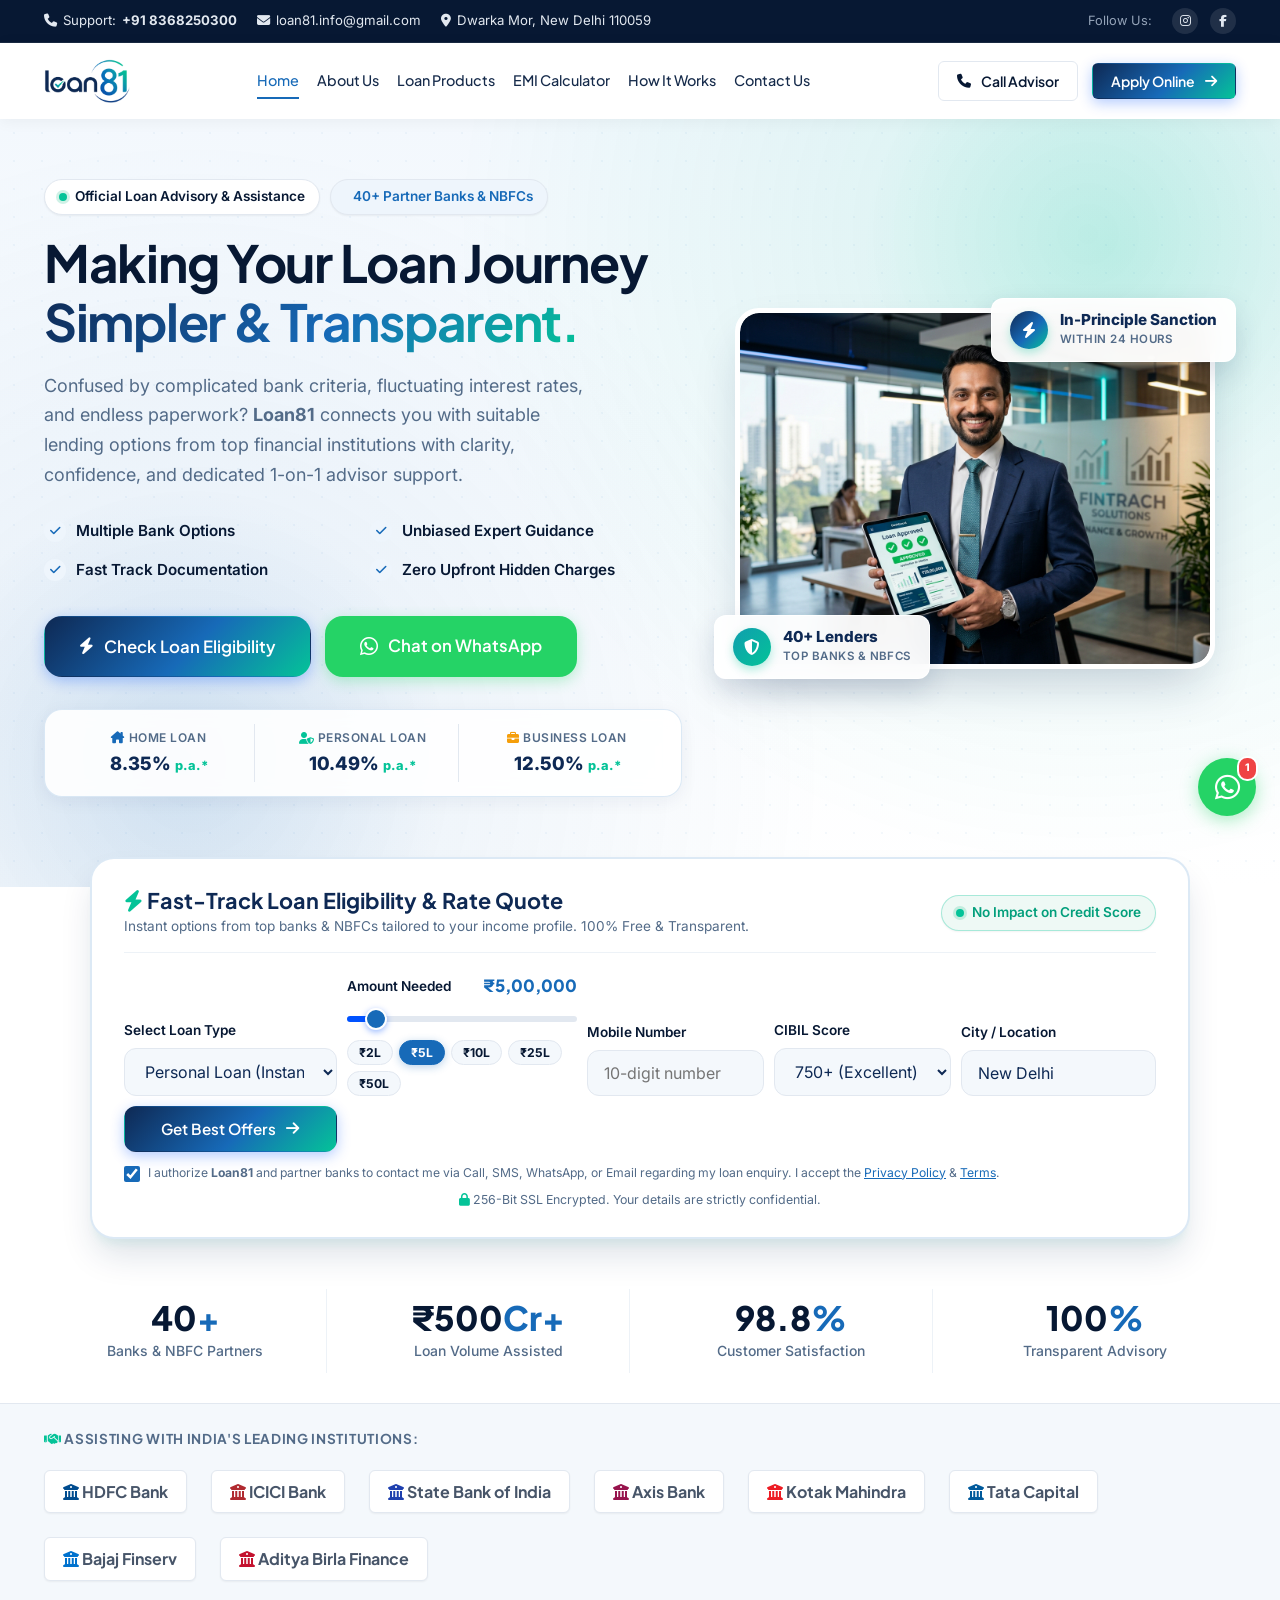
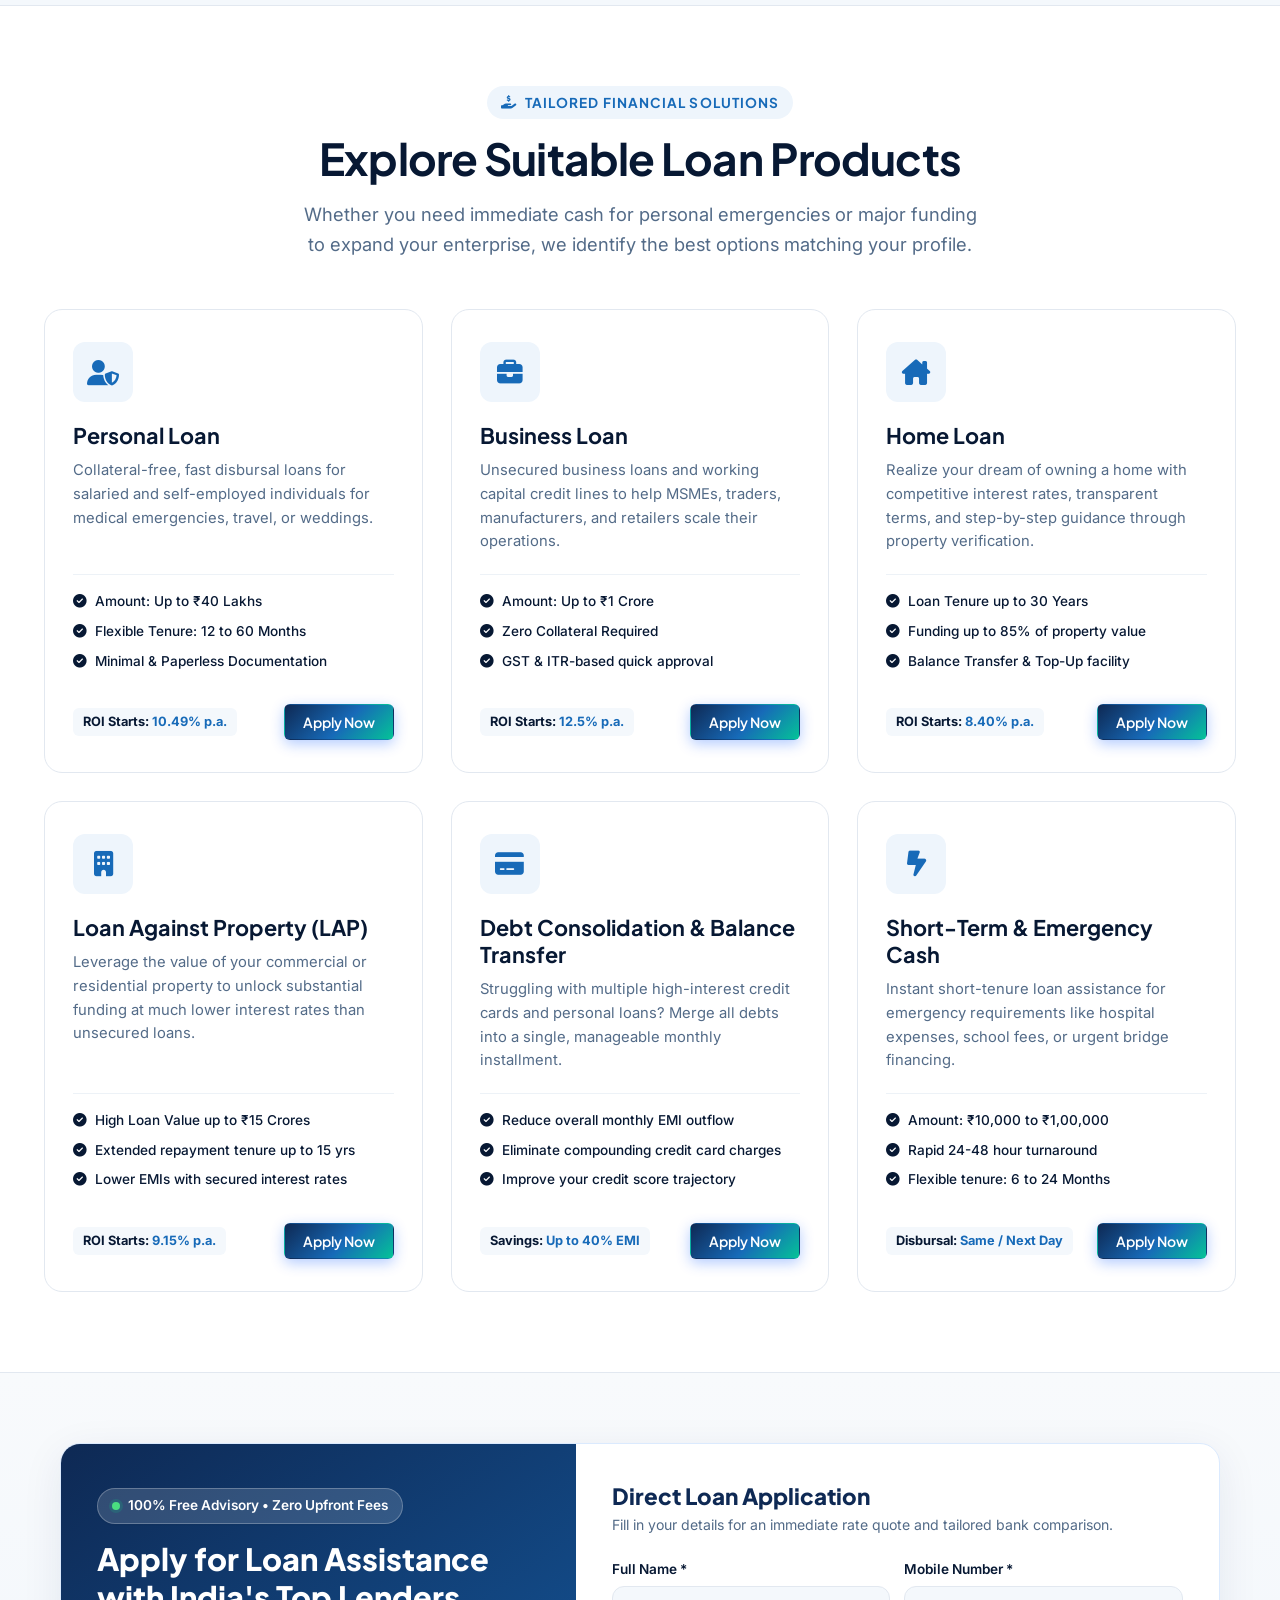
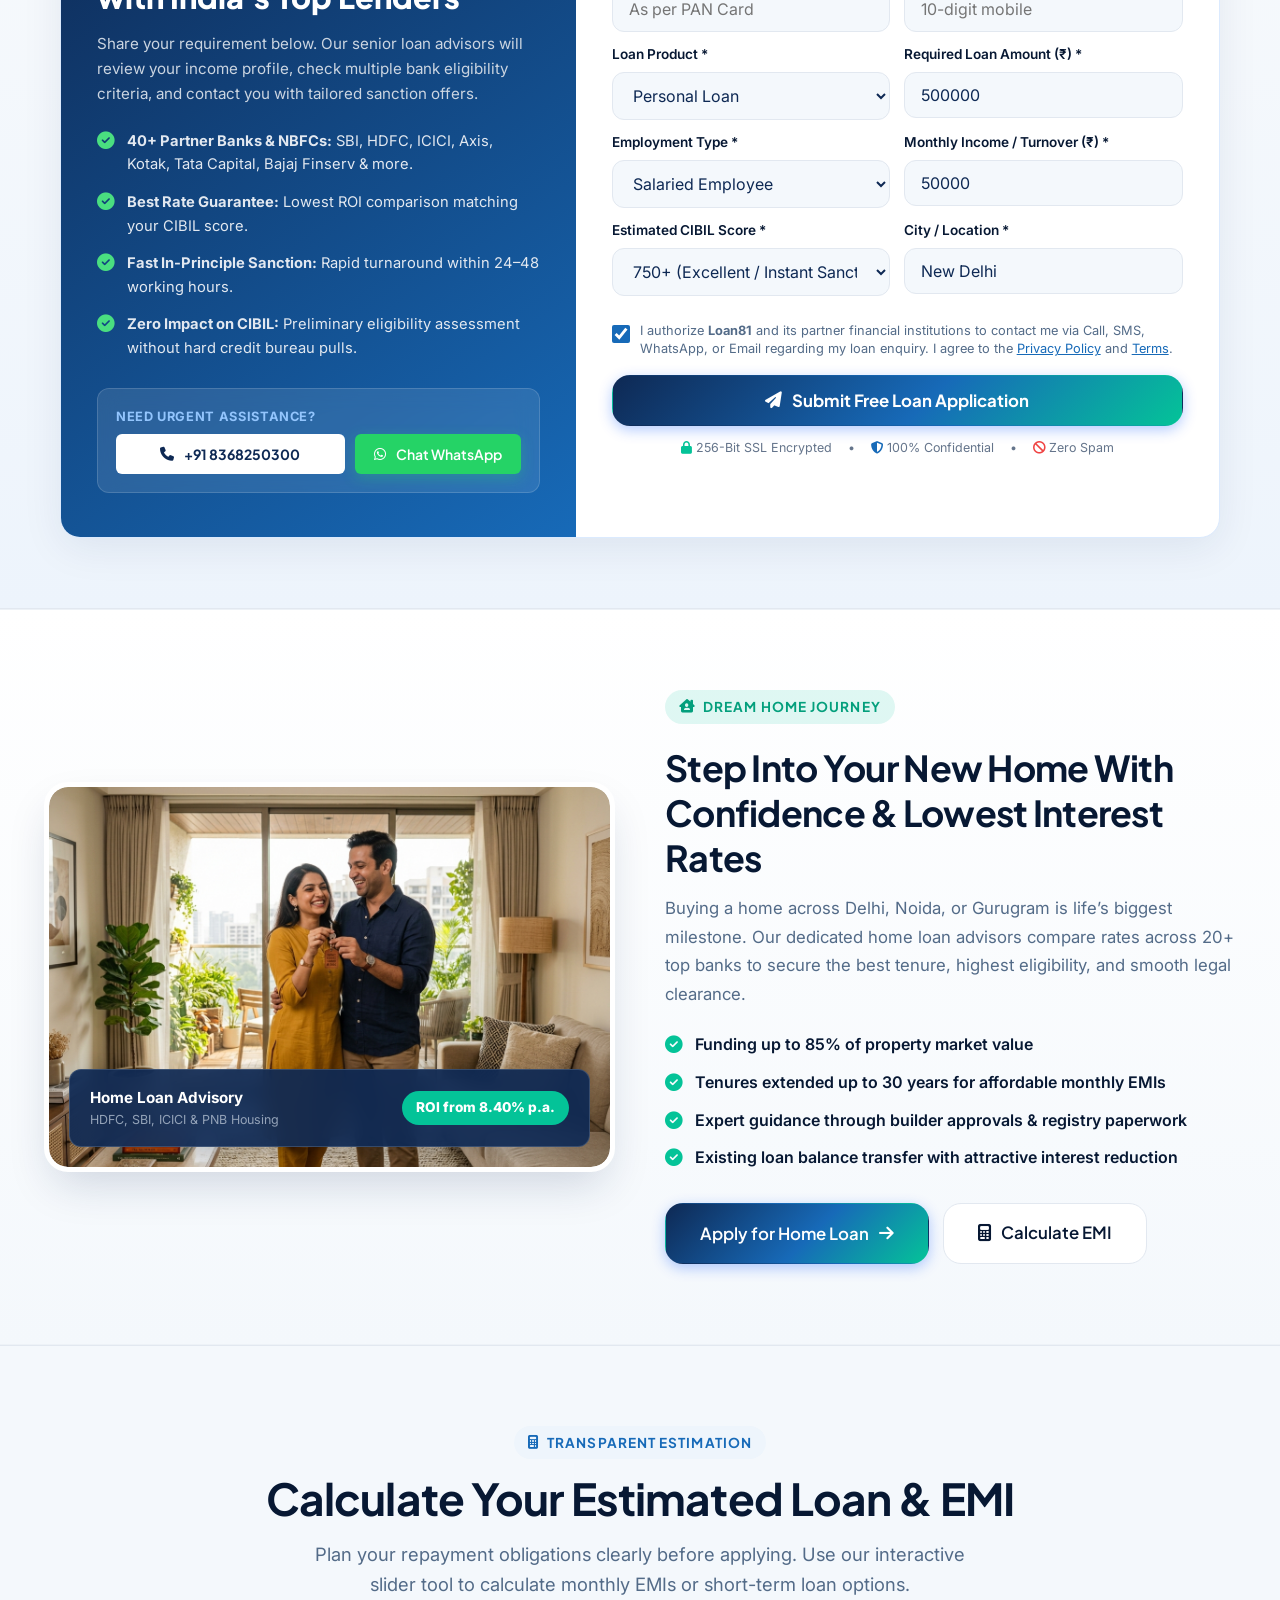
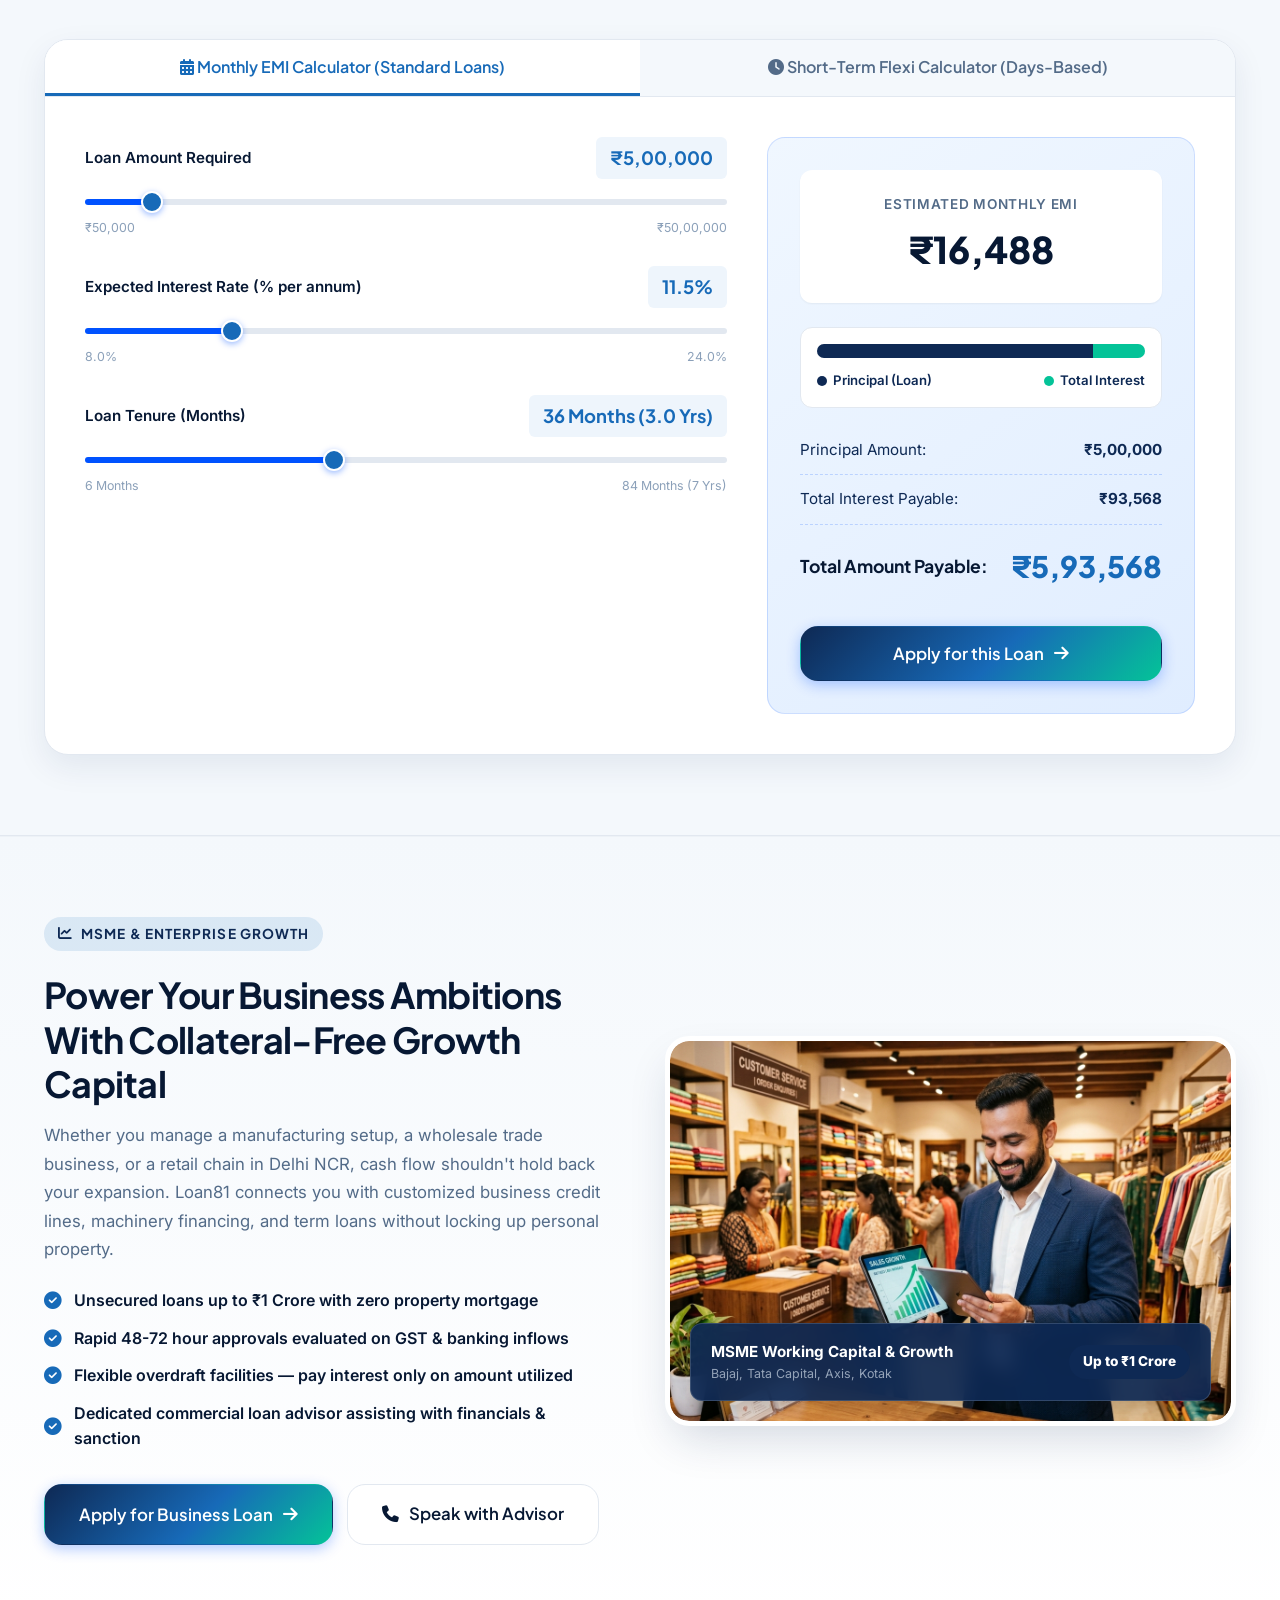
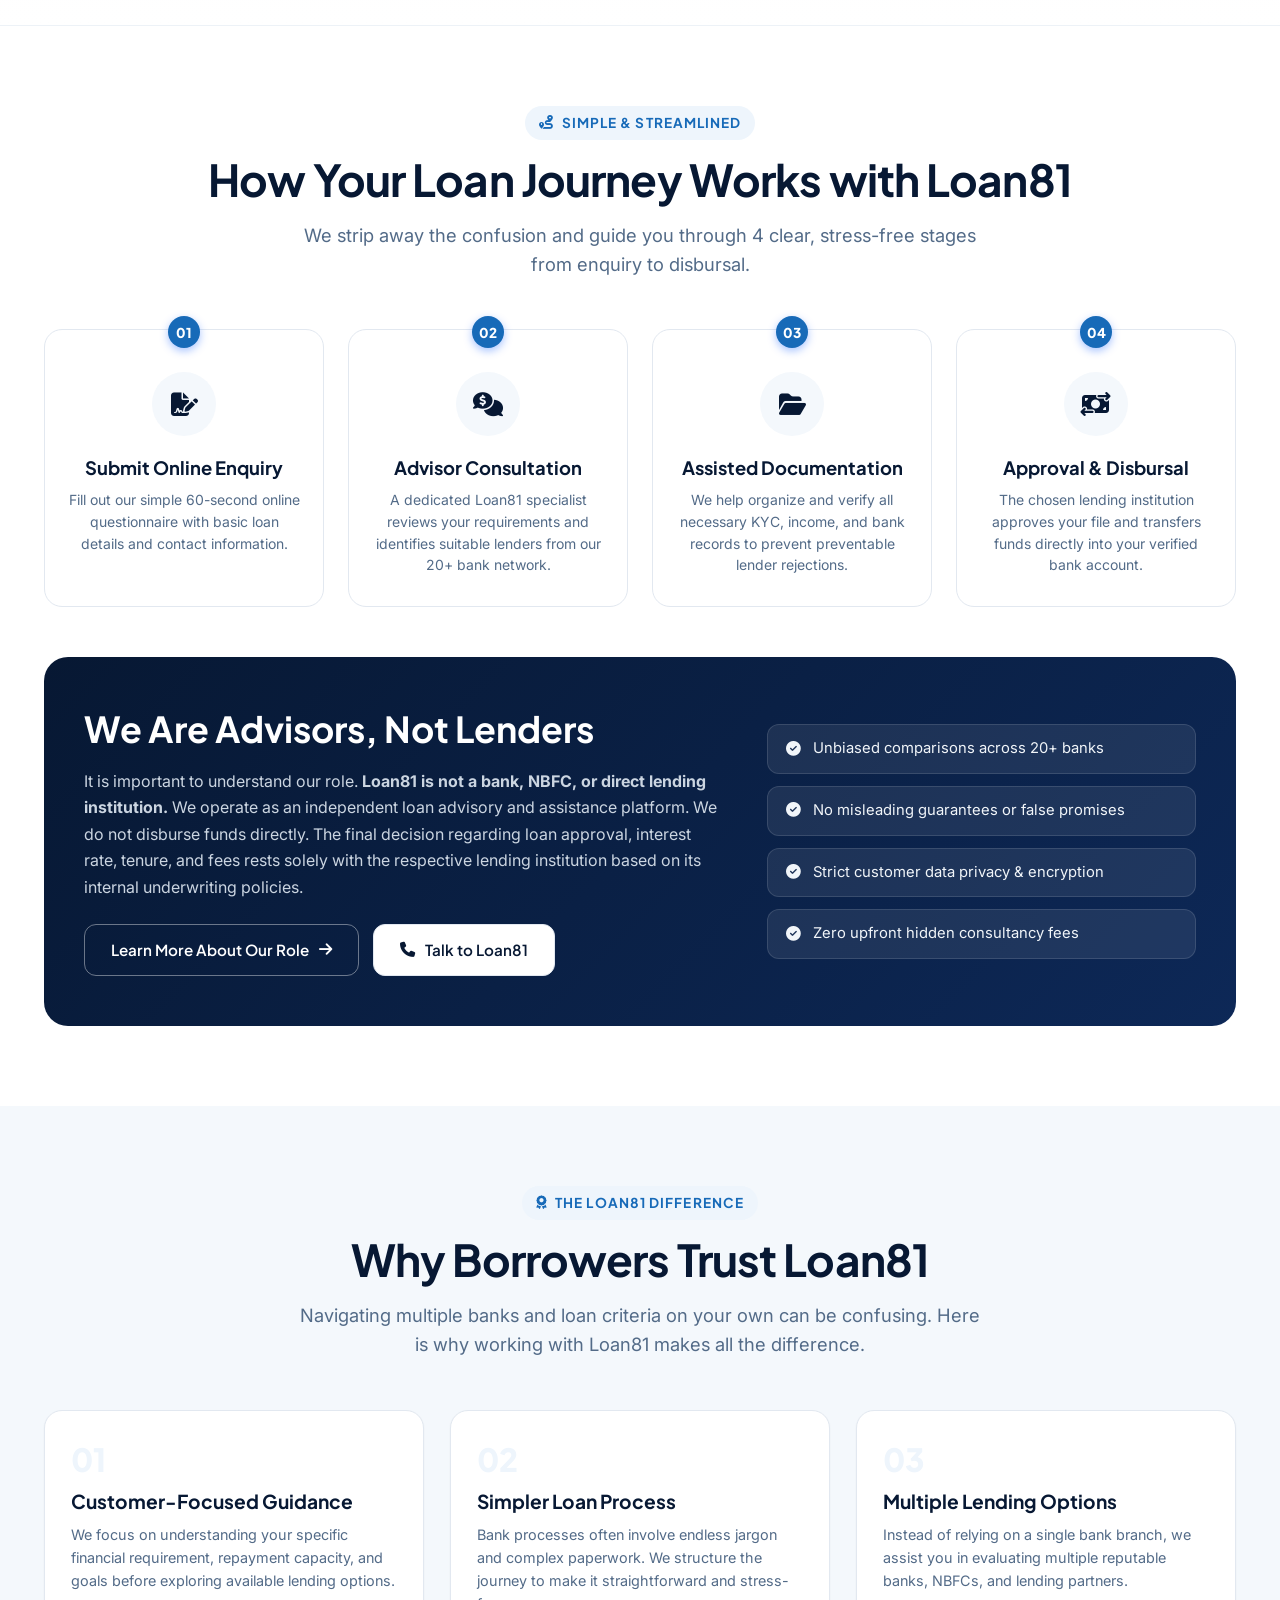
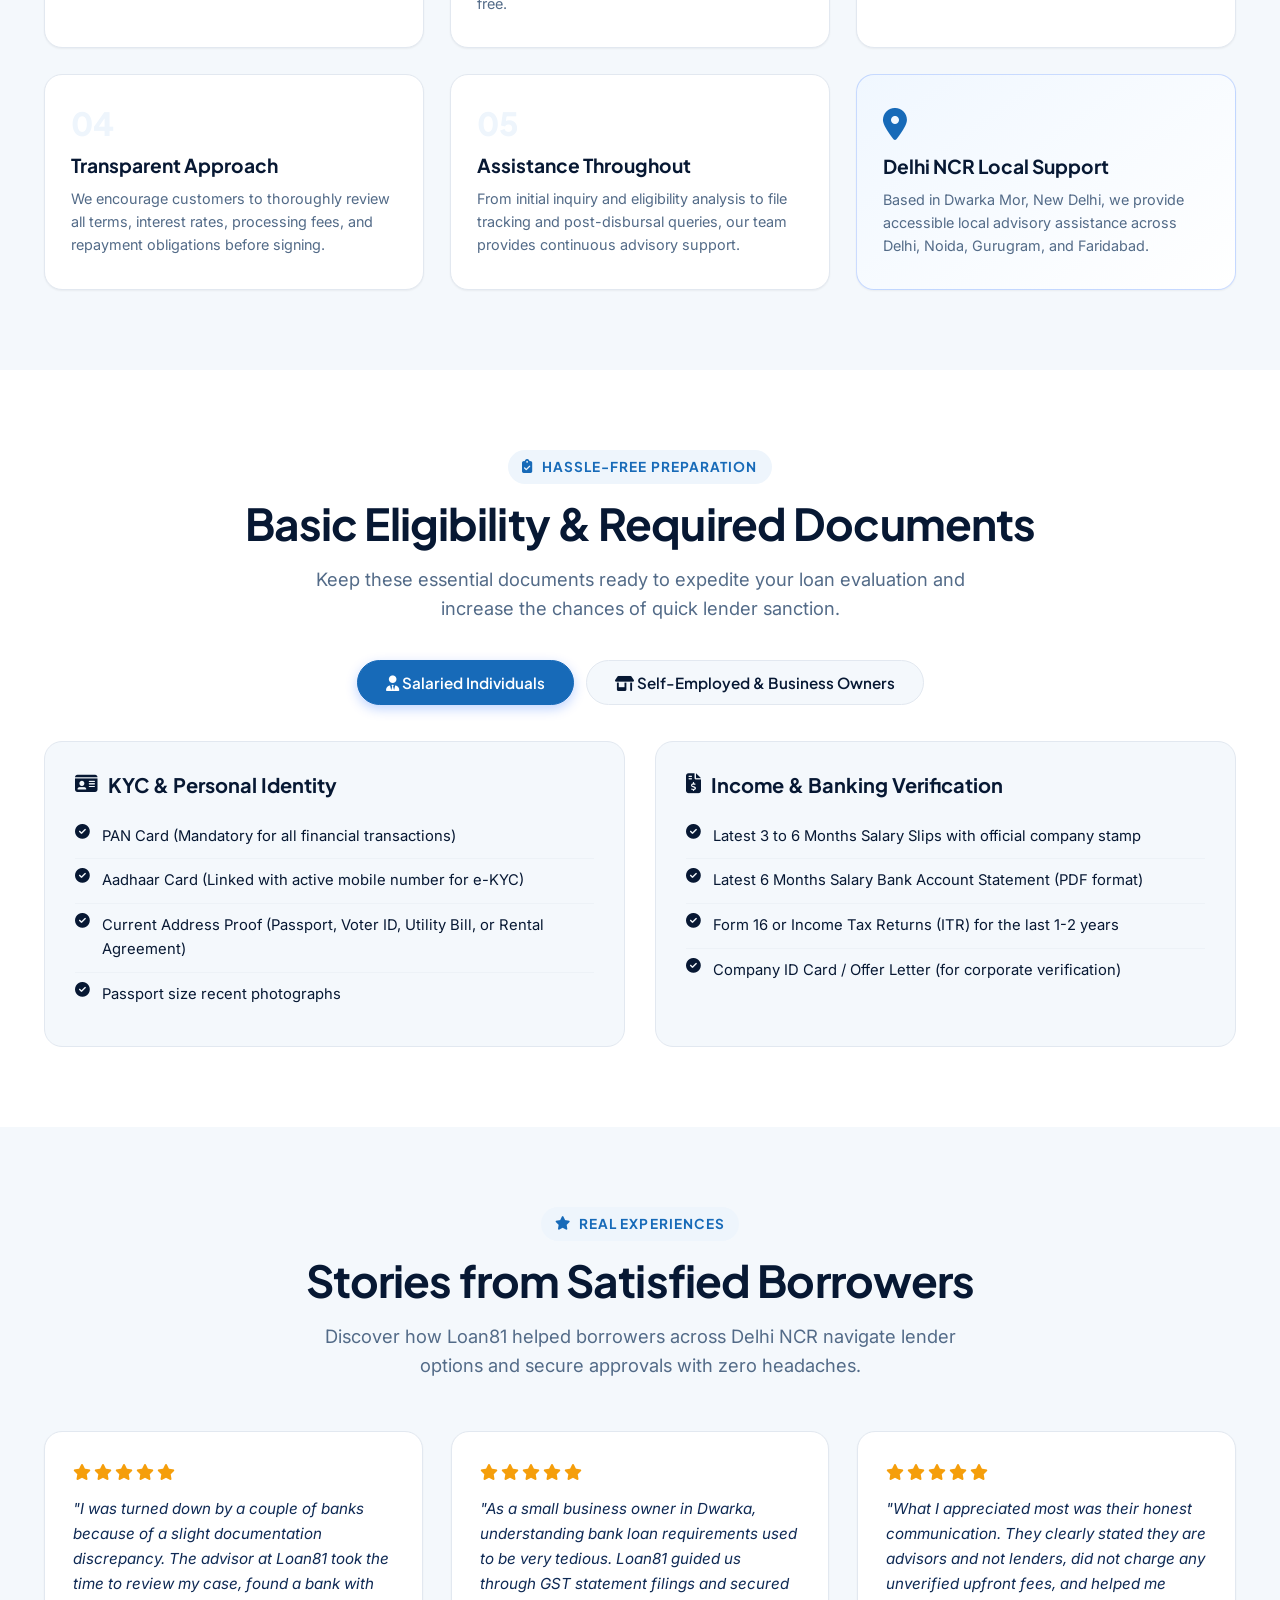
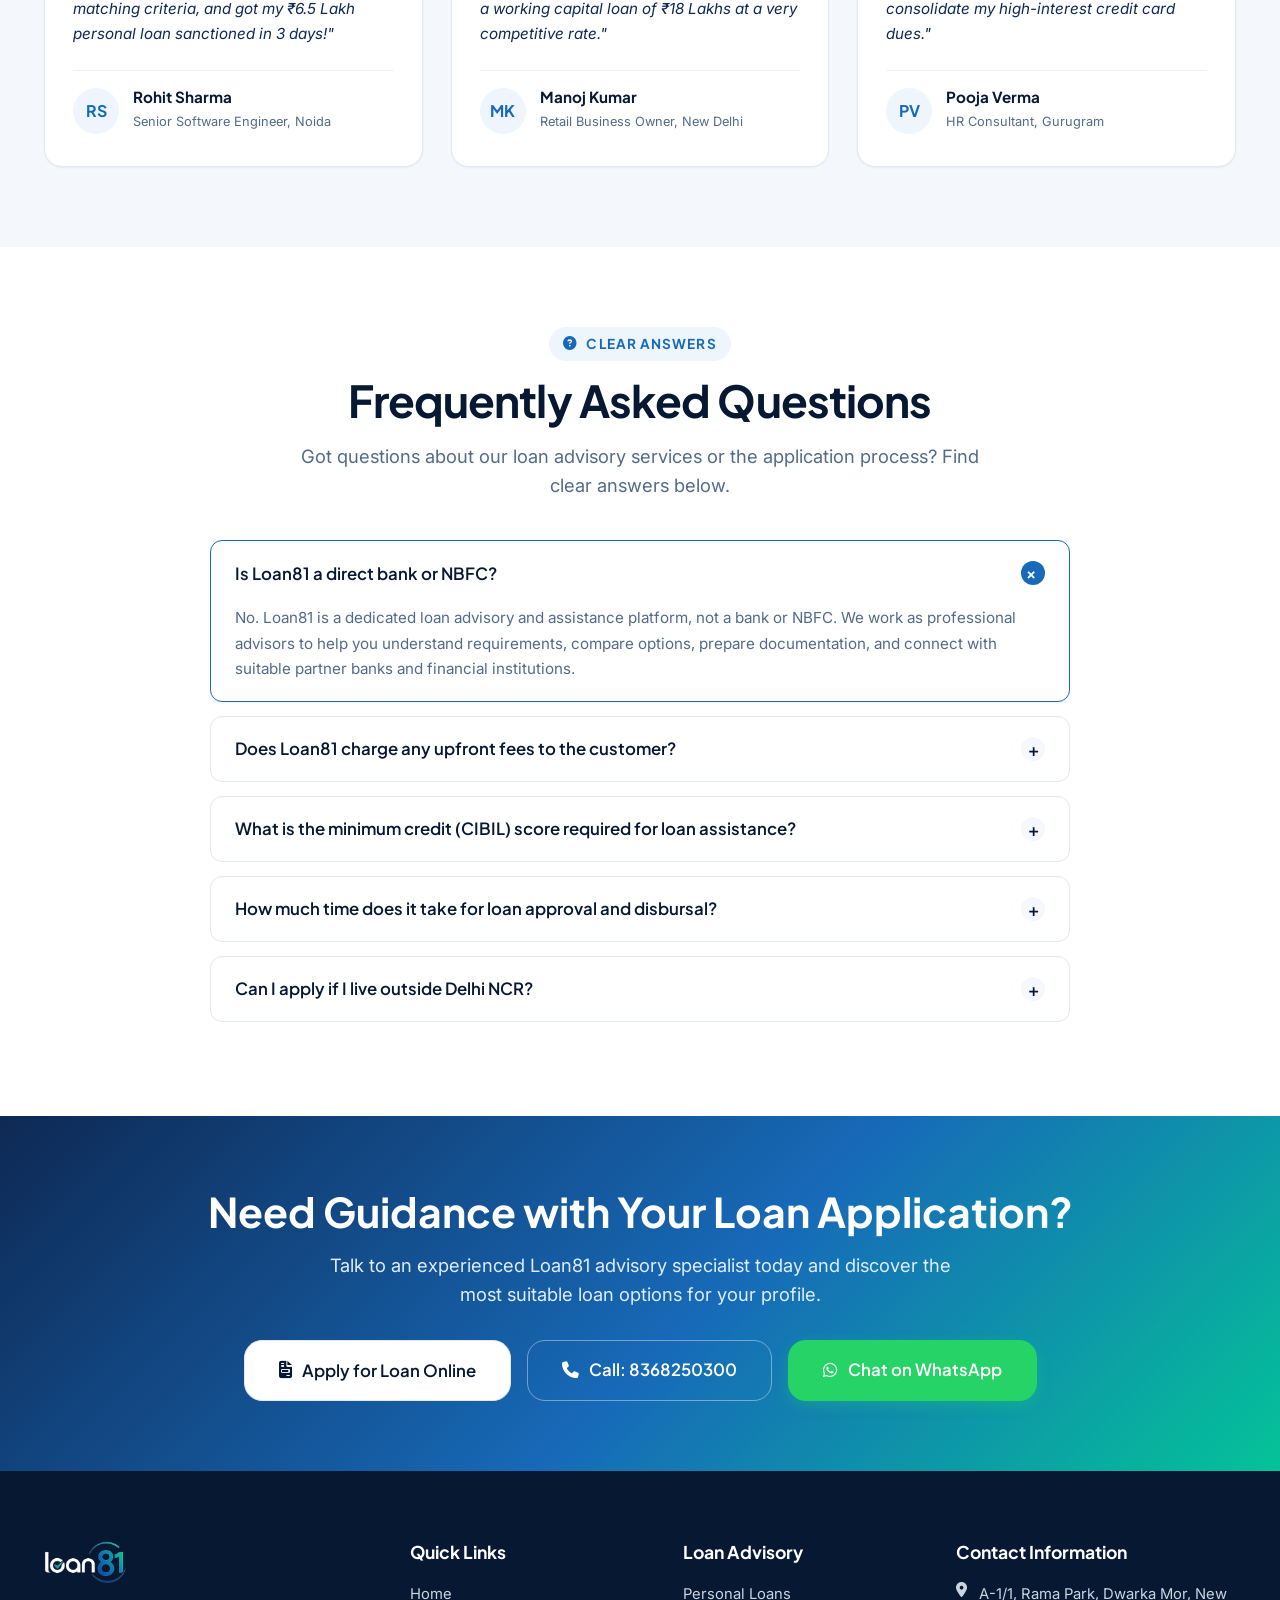
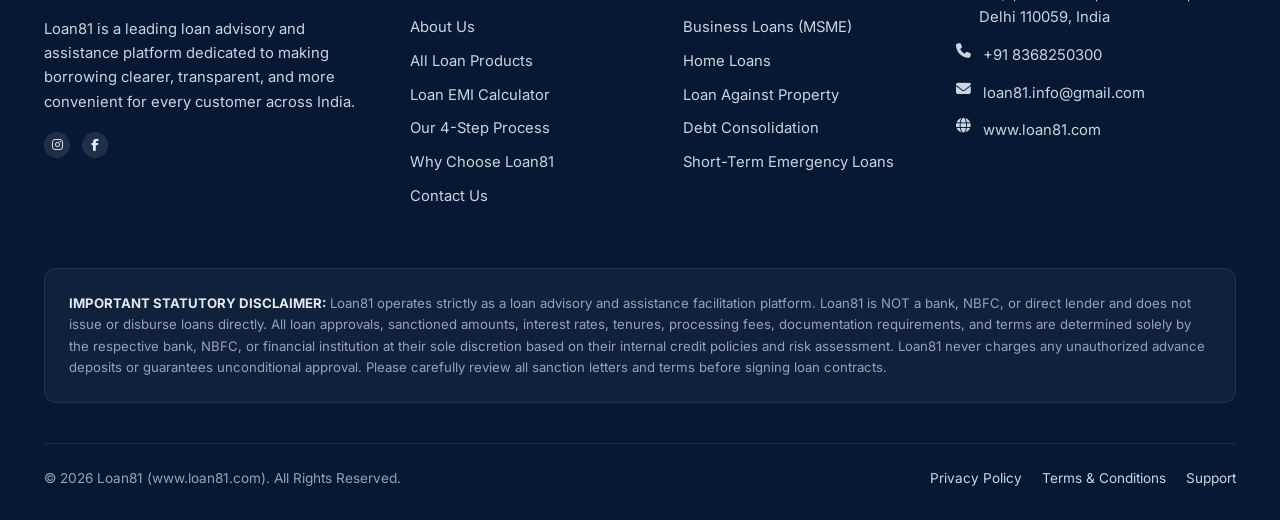
==== commit d1fbebe2: "Fix mobile responsiveness on homepage dedicated enquiry section" ====
--- a/index.html
+++ b/index.html
@@ -28,7 +28,7 @@
   <link rel="stylesheet" href="https://cdnjs.cloudflare.com/ajax/libs/font-awesome/6.5.1/css/all.min.css">
 
   <!-- Custom Stylesheet -->
-  <link rel="stylesheet" href="css/style.css?v=3.0">
+  <link rel="stylesheet" href="css/style.css?v=3.5">
 </head>
 <body>
 
@@ -623,52 +623,52 @@
   </section>
 
   <!-- DEDICATED VISIBLE HOMEPAGE ENQUIRY FORM SECTION -->
-  <section class="section-padding home-enquiry-section" id="apply-now" style="background: linear-gradient(180deg, #f8fafc 0%, #edf4fc 100%); padding: 70px 0; border-top: 1px solid #e2e8f0; border-bottom: 1px solid #e2e8f0;">
+  <section class="section-padding home-enquiry-section" id="apply-now">
     <div class="container">
-      <div style="max-width: 1160px; margin: 0 auto; background: #ffffff; border-radius: 20px; box-shadow: 0 10px 40px rgba(14, 41, 84, 0.08); border: 1px solid #dbeafe; overflow: hidden;">
-        <div style="display: grid; grid-template-columns: 1fr 1.25fr; min-height: 540px;" class="enquiry-split-grid">
+      <div class="home-enquiry-card">
+        <div class="enquiry-split-grid">
           
           <!-- Left Advisor Column -->
-          <div style="background: linear-gradient(145deg, #0E2954 0%, #176AB8 100%); padding: 44px 36px; color: #ffffff; display: flex; flex-direction: column; justify-content: space-between;">
+          <div class="enquiry-left-col">
             <div>
               <span class="hero-pill" style="background: rgba(255,255,255,0.15); color: #ffffff; border: 1px solid rgba(255,255,255,0.25); margin-bottom: 16px;">
                 <span class="dot" style="background: #4ade80;"></span> 100% Free Advisory • Zero Upfront Fees
               </span>
-              <h3 style="font-size: clamp(1.6rem, 2.4vw, 2.2rem); font-weight: 800; line-height: 1.25; margin-bottom: 14px; color: #ffffff;">
+              <h3 class="enquiry-heading">
                 Apply for Loan Assistance with India's Top Lenders
               </h3>
-              <p style="color: #cbd5e1; font-size: 0.95rem; line-height: 1.65; margin-bottom: 24px;">
+              <p class="enquiry-subtext">
                 Share your requirement below. Our senior loan advisors will review your income profile, check multiple bank eligibility criteria, and contact you with tailored sanction offers.
               </p>
 
-              <div style="display: flex; flex-direction: column; gap: 14px; margin-bottom: 28px;">
-                <div style="display: flex; align-items: flex-start; gap: 12px; font-size: 0.92rem; color: #e2e8f0;">
-                  <i class="fa-solid fa-circle-check" style="color: #4ade80; font-size: 1.1rem; margin-top: 2px;"></i>
+              <div class="enquiry-bullets">
+                <div class="enquiry-bullet-item">
+                  <i class="fa-solid fa-circle-check"></i>
                   <span><strong>40+ Partner Banks & NBFCs:</strong> SBI, HDFC, ICICI, Axis, Kotak, Tata Capital, Bajaj Finserv & more.</span>
                 </div>
-                <div style="display: flex; align-items: flex-start; gap: 12px; font-size: 0.92rem; color: #e2e8f0;">
-                  <i class="fa-solid fa-circle-check" style="color: #4ade80; font-size: 1.1rem; margin-top: 2px;"></i>
+                <div class="enquiry-bullet-item">
+                  <i class="fa-solid fa-circle-check"></i>
                   <span><strong>Best Rate Guarantee:</strong> Lowest ROI comparison matching your CIBIL score.</span>
                 </div>
-                <div style="display: flex; align-items: flex-start; gap: 12px; font-size: 0.92rem; color: #e2e8f0;">
-                  <i class="fa-solid fa-circle-check" style="color: #4ade80; font-size: 1.1rem; margin-top: 2px;"></i>
+                <div class="enquiry-bullet-item">
+                  <i class="fa-solid fa-circle-check"></i>
                   <span><strong>Fast In-Principle Sanction:</strong> Rapid turnaround within 24–48 working hours.</span>
                 </div>
-                <div style="display: flex; align-items: flex-start; gap: 12px; font-size: 0.92rem; color: #e2e8f0;">
-                  <i class="fa-solid fa-circle-check" style="color: #4ade80; font-size: 1.1rem; margin-top: 2px;"></i>
+                <div class="enquiry-bullet-item">
+                  <i class="fa-solid fa-circle-check"></i>
                   <span><strong>Zero Impact on CIBIL:</strong> Preliminary eligibility assessment without hard credit bureau pulls.</span>
                 </div>
               </div>
             </div>
 
             <!-- Urgent Call / WhatsApp Box -->
-            <div style="background: rgba(255, 255, 255, 0.1); border: 1px solid rgba(255, 255, 255, 0.15); border-radius: 12px; padding: 18px; backdrop-filter: blur(10px);">
-              <div style="font-size: 0.8rem; text-transform: uppercase; letter-spacing: 0.05em; color: #93c5fd; font-weight: 700; margin-bottom: 6px;">Need Urgent Assistance?</div>
-              <div style="display: flex; flex-wrap: wrap; gap: 10px;">
-                <a href="tel:8368250300" class="btn btn-sm" style="background: #ffffff; color: #0E2954; font-weight: 700; flex: 1; justify-content: center;">
+            <div class="enquiry-urgent-box">
+              <div class="enquiry-urgent-title">Need Urgent Assistance?</div>
+              <div class="enquiry-urgent-btns">
+                <a href="tel:8368250300" class="btn btn-sm enquiry-call-btn">
                   <i class="fa-solid fa-phone"></i> +91 8368250300
                 </a>
-                <a href="https://wa.me/918368250300?text=Hello%20Loan81!%20I%20need%20quick%20loan%20assistance." target="_blank" rel="noopener" class="btn btn-sm btn-whatsapp" style="flex: 1; justify-content: center;">
+                <a href="https://wa.me/918368250300?text=Hello%20Loan81!%20I%20need%20quick%20loan%20assistance." target="_blank" rel="noopener" class="btn btn-sm btn-whatsapp">
                   <i class="fa-brands fa-whatsapp"></i> Chat WhatsApp
                 </a>
               </div>
@@ -676,18 +676,18 @@
           </div>
 
           <!-- Right Application Form -->
-          <div style="padding: 38px 36px;">
+          <div class="enquiry-right-col">
             <div style="margin-bottom: 22px;">
-              <h4 style="font-size: 1.4rem; color: var(--color-primary-navy); margin-bottom: 4px; font-weight: 800;">
+              <h4 class="enquiry-form-title">
                 Direct Loan Application
               </h4>
-              <p style="font-size: 0.88rem; color: var(--color-text-muted);">
+              <p class="enquiry-form-desc">
                 Fill in your details for an immediate rate quote and tailored bank comparison.
               </p>
             </div>
 
             <form id="homeFullEnquiryForm">
-              <div style="display: grid; grid-template-columns: 1fr 1fr; gap: 14px;" class="form-row-2">
+              <div class="form-row-2">
                 <div class="form-group" style="margin-bottom: 12px;">
                   <label class="form-label" for="homeFullName">Full Name *</label>
                   <input type="text" id="homeFullName" class="form-control" placeholder="As per PAN Card" required>
@@ -698,7 +698,7 @@
                 </div>
               </div>
 
-              <div style="display: grid; grid-template-columns: 1fr 1fr; gap: 14px;" class="form-row-2">
+              <div class="form-row-2">
                 <div class="form-group" style="margin-bottom: 12px;">
                   <label class="form-label" for="homeLoanType">Loan Product *</label>
                   <select id="homeLoanType" class="form-control" required>
@@ -716,7 +716,7 @@
                 </div>
               </div>
 
-              <div style="display: grid; grid-template-columns: 1fr 1fr; gap: 14px;" class="form-row-2">
+              <div class="form-row-2">
                 <div class="form-group" style="margin-bottom: 12px;">
                   <label class="form-label" for="homeEmployment">Employment Type *</label>
                   <select id="homeEmployment" class="form-control" required>
@@ -732,7 +732,7 @@
                 </div>
               </div>
 
-              <div style="display: grid; grid-template-columns: 1fr 1fr; gap: 14px;" class="form-row-2">
+              <div class="form-row-2">
                 <div class="form-group" style="margin-bottom: 12px;">
                   <label class="form-label" for="homeCibil">Estimated CIBIL Score *</label>
                   <select id="homeCibil" class="form-control" required>
@@ -761,7 +761,7 @@
                 <i class="fa-solid fa-paper-plane"></i> Submit Free Loan Application
               </button>
 
-              <div style="display: flex; align-items: center; justify-content: center; gap: 16px; margin-top: 12px; font-size: 0.78rem; color: #64748b;">
+              <div class="enquiry-security-badges">
                 <span><i class="fa-solid fa-lock" style="color: var(--color-green-success);"></i> 256-Bit SSL Encrypted</span>
                 <span>•</span>
                 <span><i class="fa-solid fa-shield-halved" style="color: var(--color-primary-blue);"></i> 100% Confidential</span>
--- a/css/style.css
+++ b/css/style.css
@@ -3469,3 +3469,183 @@
     font-size: 1.35rem !important;
   }
 }
+
+/* ==========================================================================
+   HOMEPAGE DEDICATED ENQUIRY SECTION & RESPONSIVE FORM
+   ========================================================================== */
+.home-enquiry-section {
+  background: linear-gradient(180deg, #f8fafc 0%, #edf4fc 100%);
+  padding: 70px 0;
+  border-top: 1px solid #e2e8f0;
+  border-bottom: 1px solid #e2e8f0;
+}
+
+.home-enquiry-card {
+  max-width: 1160px;
+  margin: 0 auto;
+  background: #ffffff;
+  border-radius: 20px;
+  box-shadow: 0 10px 40px rgba(14, 41, 84, 0.08);
+  border: 1px solid #dbeafe;
+  overflow: hidden;
+}
+
+.enquiry-split-grid {
+  display: grid;
+  grid-template-columns: 1fr 1.25fr;
+  min-height: 540px;
+}
+
+.enquiry-left-col {
+  background: linear-gradient(145deg, #0E2954 0%, #176AB8 100%);
+  padding: 44px 36px;
+  color: #ffffff;
+  display: flex;
+  flex-direction: column;
+  justify-content: space-between;
+}
+
+.enquiry-heading {
+  font-size: clamp(1.5rem, 2.4vw, 2.2rem);
+  font-weight: 800;
+  line-height: 1.25;
+  margin-bottom: 14px;
+  color: #ffffff;
+}
+
+.enquiry-subtext {
+  color: #cbd5e1;
+  font-size: 0.95rem;
+  line-height: 1.65;
+  margin-bottom: 24px;
+}
+
+.enquiry-bullets {
+  display: flex;
+  flex-direction: column;
+  gap: 14px;
+  margin-bottom: 28px;
+}
+
+.enquiry-bullet-item {
+  display: flex;
+  align-items: flex-start;
+  gap: 12px;
+  font-size: 0.92rem;
+  color: #e2e8f0;
+}
+
+.enquiry-bullet-item i {
+  color: #4ade80;
+  font-size: 1.1rem;
+  margin-top: 2px;
+  flex-shrink: 0;
+}
+
+.enquiry-urgent-box {
+  background: rgba(255, 255, 255, 0.1);
+  border: 1px solid rgba(255, 255, 255, 0.15);
+  border-radius: 12px;
+  padding: 18px;
+  backdrop-filter: blur(10px);
+}
+
+.enquiry-urgent-title {
+  font-size: 0.8rem;
+  text-transform: uppercase;
+  letter-spacing: 0.05em;
+  color: #93c5fd;
+  font-weight: 700;
+  margin-bottom: 6px;
+}
+
+.enquiry-urgent-btns {
+  display: flex;
+  flex-wrap: wrap;
+  gap: 10px;
+}
+
+.enquiry-call-btn {
+  background: #ffffff;
+  color: #0E2954;
+  font-weight: 700;
+  flex: 1;
+  justify-content: center;
+}
+
+.enquiry-right-col {
+  padding: 38px 36px;
+}
+
+.enquiry-form-title {
+  font-size: 1.4rem;
+  color: var(--color-primary-navy);
+  margin-bottom: 4px;
+  font-weight: 800;
+}
+
+.enquiry-form-desc {
+  font-size: 0.88rem;
+  color: var(--color-text-muted);
+}
+
+.form-row-2 {
+  display: grid;
+  grid-template-columns: 1fr 1fr;
+  gap: 14px;
+}
+
+.enquiry-security-badges {
+  display: flex;
+  align-items: center;
+  justify-content: center;
+  gap: 16px;
+  margin-top: 12px;
+  font-size: 0.78rem;
+  color: #64748b;
+  flex-wrap: wrap;
+}
+
+/* Responsive Overrides for Split Grid on Tablets & Mobile */
+@media (max-width: 991px) {
+  .home-enquiry-section {
+    padding: 40px 0;
+  }
+  .enquiry-split-grid {
+    grid-template-columns: 1fr !important;
+    min-height: auto;
+  }
+  .enquiry-left-col {
+    padding: 32px 24px !important;
+  }
+  .enquiry-right-col {
+    padding: 32px 24px !important;
+  }
+}
+
+@media (max-width: 640px) {
+  .home-enquiry-section {
+    padding: 28px 0;
+  }
+  .home-enquiry-card {
+    border-radius: 16px;
+    margin: 0 4px;
+  }
+  .enquiry-left-col {
+    padding: 24px 18px !important;
+  }
+  .enquiry-right-col {
+    padding: 24px 16px !important;
+  }
+  .form-row-2 {
+    grid-template-columns: 1fr !important;
+    gap: 0 !important;
+  }
+  .enquiry-urgent-btns {
+    flex-direction: column;
+  }
+  .enquiry-urgent-btns .btn {
+    width: 100%;
+  }
+}
+
